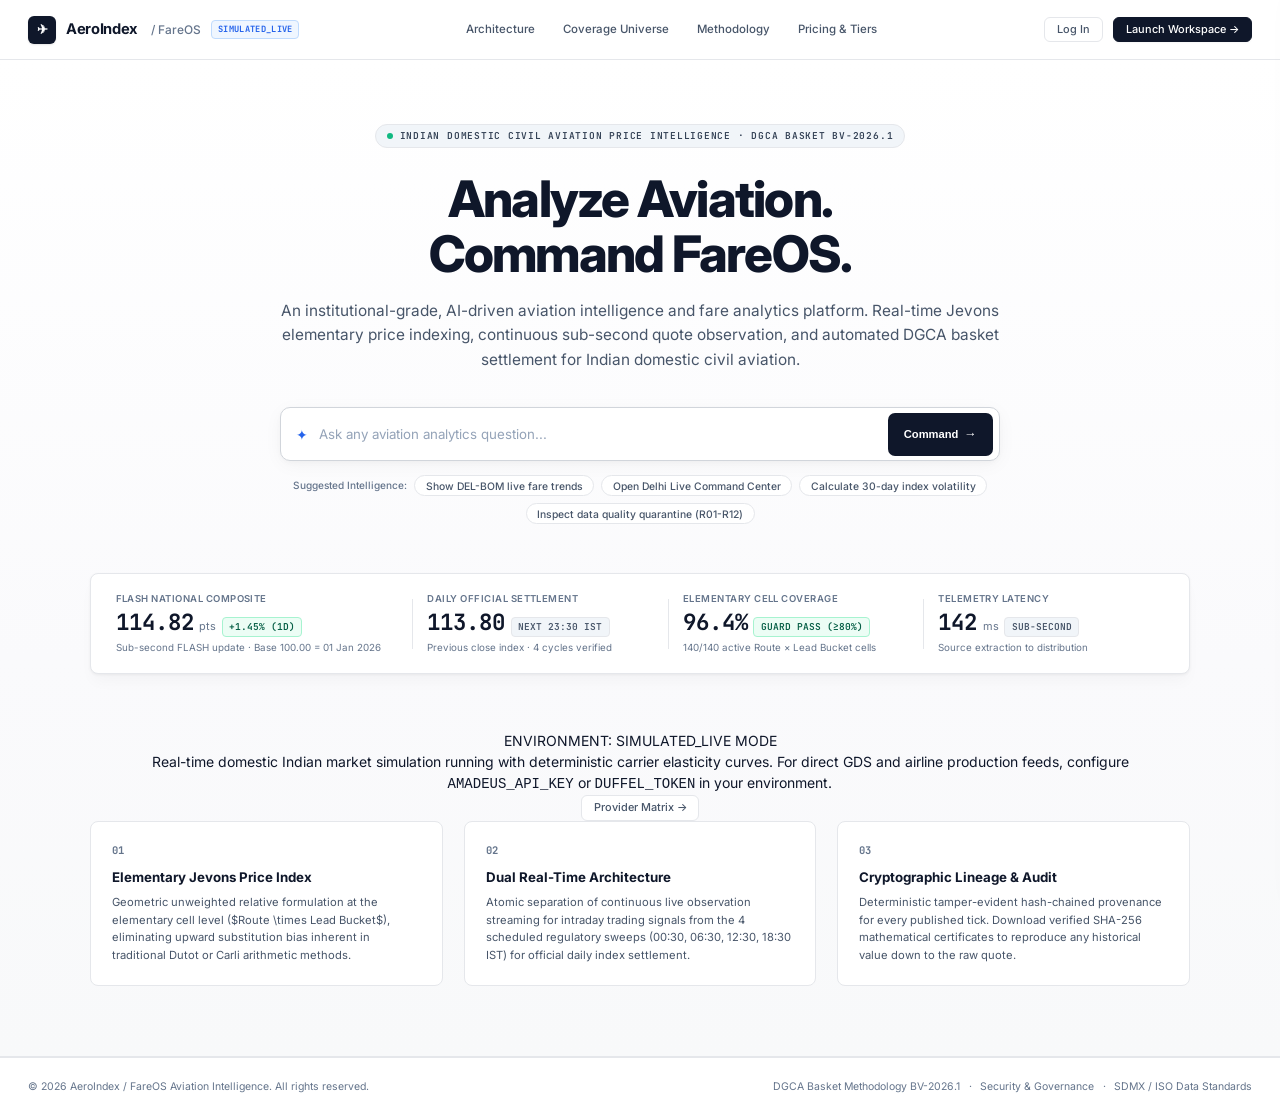
==== services/web/public/index.html @ e055ee06 "feat(ux): rebuild anomaly center into 25-chapter statistical anomaly and regime observatory" ====
<!DOCTYPE html>
<html lang="en">
<head>
  <meta charset="UTF-8">
  <meta name="viewport" content="width=device-width, initial-scale=1.0">
  <title>AeroIndex / FareOS — Real-Time Airfare Price Intelligence & Aviation Operating System</title>
  <meta name="description" content="Institutional airfare price intelligence platform for India. Real-time Jevons elementary index compilation, live Delhi departures command center, continuous observation streaming, and automated DGCA basket settlement.">
  <link rel="stylesheet" href="/styles.css">
  <link rel="preconnect" href="https://fonts.googleapis.com">
  <link rel="preconnect" href="https://fonts.gstatic.com" crossorigin>
  <link href="https://fonts.googleapis.com/css2?family=Inter:wght@400;500;600;700;800&family=JetBrains+Mono:wght@400;500;600;700&display=swap" rel="stylesheet">
</head>
<body class="light-mode">

  <!-- =========================================================================
       STAGE 1: PUBLIC WELCOME / LANDING PAGE (Editorial & Intelligent)
       ========================================================================= -->
  <div id="stage-landing" class="stage-view active">
    <!-- Public Header Navigation -->
    <header class="public-nav">
      <div class="public-nav-container">
        <div class="public-brand">
          <div class="brand-icon">✈</div>
          <span class="brand-title">AeroIndex</span>
          <span class="brand-sub">/ FareOS</span>
          <span class="brand-badge-mini" id="landing-mode-badge">SIMULATED_LIVE</span>
        </div>
        <div class="public-nav-links">
          <a href="#features" class="public-nav-link" id="link-product">Architecture</a>
          <a href="#coverage-universe" class="public-nav-link" id="link-coverage">Coverage Universe</a>
          <a href="#methodology" class="public-nav-link" id="link-documentation">Methodology</a>
          <a href="#pricing" class="public-nav-link" id="link-pricing">Pricing & Tiers</a>
        </div>
        <div class="public-nav-actions">
          <button class="btn btn-ghost" id="btn-landing-login">Log In</button>
          <button class="btn btn-primary" id="btn-landing-launch">Launch Workspace →</button>
        </div>
      </div>
    </header>

    <!-- Editorial Hero Section -->
    <section class="landing-hero">
      <div class="landing-hero-container">
        <div class="editorial-eyebrow">
          <span class="eyebrow-dot"></span>
          <span>INDIAN DOMESTIC CIVIL AVIATION PRICE INTELLIGENCE · DGCA BASKET BV-2026.1</span>
        </div>
        
        <h1 class="landing-title">
          Analyze Aviation.<br>Command FareOS.
        </h1>
        
        <p class="landing-subtitle">
          An institutional-grade, AI-driven aviation intelligence and fare analytics platform. Real-time Jevons elementary price indexing, continuous sub-second quote observation, and automated DGCA basket settlement for Indian domestic civil aviation.
        </p>

        <!-- Central Query Experience -->
        <div class="central-query-wrapper">
          <form class="central-query-box" id="landing-query-form">
            <span class="query-icon">✦</span>
            <input 
              type="text" 
              class="query-input" 
              id="landing-query-input" 
              placeholder="Ask any aviation analytics question..."
              autocomplete="off"
            />
            <button type="submit" class="query-submit-btn">
              <span>Command</span>
              <span class="query-arrow">→</span>
            </button>
          </form>

          <!-- Quick Action Pills -->
          <div class="quick-actions-strip">
            <span class="quick-actions-label">Suggested Intelligence:</span>
            <button class="quick-pill" data-query="Show DEL-BOM live fare trends" data-target="delhi-live">
              Show DEL-BOM live fare trends
            </button>
            <button class="quick-pill" data-query="Open Delhi Live Command Center" data-target="delhi-live">
              Open Delhi Live Command Center
            </button>
            <button class="quick-pill" data-query="Calculate 30-day index volatility" data-target="elasticity">
              Calculate 30-day index volatility
            </button>
            <button class="quick-pill" data-query="Inspect data quality quarantine" data-target="quality">
              Inspect data quality quarantine (R01-R12)
            </button>
          </div>
        </div>

        <!-- Live Intelligence Telegraph Strip -->
        <div class="landing-telegraph-card">
          <div class="telegraph-col hero-col">
            <span class="telegraph-label">Flash National Composite</span>
            <div class="telegraph-val-row">
              <span class="telegraph-val" id="landing-telegraph-flash">114.82</span>
              <span class="telegraph-unit">pts</span>
              <span class="kpi-badge" id="landing-telegraph-change">+1.45% (1D)</span>
            </div>
            <span class="telegraph-sub">Sub-second FLASH update · Base 100.00 = 01 Jan 2026</span>
          </div>

          <div class="telegraph-divider"></div>

          <div class="telegraph-col">
            <span class="telegraph-label">Daily Official Settlement</span>
            <div class="telegraph-val-row">
              <span class="telegraph-val">113.80</span>
              <span class="kpi-badge neutral">NEXT 23:30 IST</span>
            </div>
            <span class="telegraph-sub">Previous close index · 4 cycles verified</span>
          </div>

          <div class="telegraph-divider"></div>

          <div class="telegraph-col">
            <span class="telegraph-label">Elementary Cell Coverage</span>
            <div class="telegraph-val-row">
              <span class="telegraph-val">96.4%</span>
              <span class="kpi-badge">GUARD PASS (≥80%)</span>
            </div>
            <span class="telegraph-sub">140/140 active Route × Lead Bucket cells</span>
          </div>

          <div class="telegraph-divider"></div>

          <div class="telegraph-col">
            <span class="telegraph-label">Telemetry Latency</span>
            <div class="telegraph-val-row">
              <span class="telegraph-val">142</span>
              <span class="telegraph-unit">ms</span>
              <span class="kpi-badge neutral">SUB-SECOND</span>
            </div>
            <span class="telegraph-sub">Source extraction to distribution</span>
          </div>
        </div>

        <!-- Provider Status & Operational Notice -->
        <div class="landing-provider-banner">
          <div class="provider-banner-left">
            <div class="provider-mode-tag">
              <span class="mode-pulse"></span>
              <span>ENVIRONMENT: SIMULATED_LIVE MODE</span>
            </div>
            <p class="provider-banner-text">
              Real-time domestic Indian market simulation running with deterministic carrier elasticity curves. For direct GDS and airline production feeds, configure <code>AMADEUS_API_KEY</code> or <code>DUFFEL_TOKEN</code> in your environment.
            </p>
          </div>
          <button class="btn btn-ghost" id="btn-landing-prov-status">Provider Matrix →</button>
        </div>

        <!-- Editorial Architecture Overview (3 Pillars) -->
        <div class="landing-pillars-grid" id="features">
          <div class="pillar-card">
            <div class="pillar-num">01</div>
            <h3 class="pillar-title">Elementary Jevons Price Index</h3>
            <p class="pillar-desc">
              Geometric unweighted relative formulation at the elementary cell level ($Route \times Lead Bucket$), eliminating upward substitution bias inherent in traditional Dutot or Carli arithmetic methods.
            </p>
          </div>

          <div class="pillar-card">
            <div class="pillar-num">02</div>
            <h3 class="pillar-title">Dual Real-Time Architecture</h3>
            <p class="pillar-desc">
              Atomic separation of continuous live observation streaming for intraday trading signals from the 4 scheduled regulatory sweeps (00:30, 06:30, 12:30, 18:30 IST) for official daily index settlement.
            </p>
          </div>

          <div class="pillar-card">
            <div class="pillar-num">03</div>
            <h3 class="pillar-title">Cryptographic Lineage & Audit</h3>
            <p class="pillar-desc">
              Deterministic tamper-evident hash-chained provenance for every published tick. Download verified SHA-256 mathematical certificates to reproduce any historical value down to the raw quote.
            </p>
          </div>
        </div>
      </div>
    </section>

    <!-- Public Footer -->
    <footer class="public-footer">
      <div class="public-footer-container">
        <span>© 2026 AeroIndex / FareOS Aviation Intelligence. All rights reserved.</span>
        <div class="footer-links">
          <span>DGCA Basket Methodology BV-2026.1</span>
          <span>·</span>
          <span>Security & Governance</span>
          <span>·</span>
          <span>SDMX / ISO Data Standards</span>
        </div>
      </div>
    </footer>
  </div>

  <!-- =========================================================================
       STAGE 2: AUTHENTICATION (Chess.com-Style Focused Gateway)
       ========================================================================= -->
  <div id="stage-auth" class="stage-view">
    <div class="auth-page-container">
      <div class="auth-top-bar">
        <button class="btn btn-ghost" id="btn-auth-back">
          ← Back to AeroIndex
        </button>
        <div class="public-brand">
          <div class="brand-icon">✈</div>
          <span class="brand-title">AeroIndex</span>
          <span class="brand-sub">/ FareOS</span>
        </div>
        <div style="width: 140px;"></div>
      </div>

      <div class="auth-card-wrapper">
        <div class="auth-card">
          <div class="auth-card-header">
            <div class="auth-icon-badge">🔒</div>
            <h2 class="auth-card-title">Sign In to FareOS Workspace</h2>
            <p class="auth-card-subtitle">Institutional Access Gateway · Terminal v2.6</p>
          </div>

          <form id="auth-page-form" class="auth-form-content">
            <div class="form-group">
              <label class="form-label" for="page-auth-email">Email Address / Terminal ID</label>
              <div class="input-with-icon">
                <span class="input-icon">✉</span>
                <input 
                  type="email" 
                  class="form-input" 
                  id="page-auth-email" 
                  value="analyst@aeroindex.in" 
                  placeholder="analyst@aeroindex.in" 
                  required
                />
              </div>
            </div>

            <div class="form-group">
              <label class="form-label" for="page-auth-password">Password</label>
              <div class="input-with-icon">
                <span class="input-icon">🔑</span>
                <input 
                  type="password" 
                  class="form-input" 
                  id="page-auth-password" 
                  value="Admin@FareOS2026" 
                  placeholder="••••••••••••" 
                  required
                />
              </div>
            </div>

            <div class="auth-options-row">
              <label class="remember-label">
                <input type="checkbox" id="auth-remember-me" checked>
                <span>Remember this terminal</span>
              </label>
              <a href="#" class="forgot-link" id="link-forgot-pass">Forgot Password?</a>
            </div>

            <button type="submit" class="btn btn-primary auth-submit-btn" id="btn-login-page-submit">
              Log In to Workspace
            </button>
          </form>

          <div class="auth-divider">
            <span>OR SINGLE SIGN-ON</span>
          </div>

          <button type="button" class="btn btn-ghost auth-sso-btn" id="btn-sso-login">
            <span class="sso-badge">SSO</span>
            <span>Authenticate via Enterprise SAML / Okta</span>
          </button>

          <div class="auth-footer-note">
            Protected by SHA-256 session attestation and Argon2id key derivation.
          </div>
        </div>
      </div>
    </div>
  </div>

  <!-- =========================================================================
       STAGE 3: AUTHENTICATED WORKSPACE (Persistent Left Sidebar Architecture)
       ========================================================================= -->
  <div id="stage-workspace" class="stage-view">
    <div class="workspace-layout">
      <!-- Persistent Left Sidebar (38 Features Organized into 7 Groups) -->
      <aside class="workspace-sidebar">
        <!-- Brand & Workspace Switcher -->
        <div class="sidebar-brand-area">
          <div class="sidebar-brand-top">
            <div class="brand-icon">✈</div>
            <div>
              <span class="brand-title">AeroIndex</span>
              <span class="brand-sub">/ FareOS</span>
            </div>
          </div>
          <!-- Workspace Switcher Pill -->
          <div class="workspace-switcher" title="Active Airfare Intelligence Workspace">
            <div class="switcher-dot"></div>
            <div class="switcher-info">
              <span class="switcher-label">WORKSPACE</span>
              <span class="switcher-name">Delhi Live & DGCA National</span>
            </div>
            <span class="switcher-caret">▾</span>
          </div>
        </div>

        <!-- Sidebar Navigation List (All 38 Items) -->
        <nav class="sidebar-nav">
          
          <!-- GROUP 1: OVERVIEW & CORE ANALYTICS -->
          <div class="sidebar-section-label">OVERVIEW & CORE ANALYTICS</div>
          
          <button class="sidebar-nav-item active" data-tab="overview">
            <span class="nav-item-icon">📊</span>
            <span class="nav-item-num">01</span>
            <span class="nav-item-text">Overview Mission Control</span>
          </button>

          <button class="sidebar-nav-item live-pulse-item" data-tab="delhi-live">
            <span class="nav-item-icon">⚡</span>
            <span class="nav-item-num">02</span>
            <span class="nav-item-text">Delhi Live Command Center</span>
            <span class="sidebar-badge-live">LIVE</span>
          </button>

          <button class="sidebar-nav-item" data-tab="explorer">
            <span class="nav-item-icon">📈</span>
            <span class="nav-item-num">03</span>
            <span class="nav-item-text">Index Explorer</span>
          </button>

          <button class="sidebar-nav-item" data-tab="routes">
            <span class="nav-item-icon">🗺️</span>
            <span class="nav-item-num">04</span>
            <span class="nav-item-text">Route Intelligence & Heatmap</span>
          </button>

          <button class="sidebar-nav-item" data-tab="flights">
            <span class="nav-item-icon">🛫</span>
            <span class="nav-item-num">05</span>
            <span class="nav-item-text">Flight Intelligence</span>
          </button>

          <button class="sidebar-nav-item" data-tab="elasticity">
            <span class="nav-item-icon">📉</span>
            <span class="nav-item-num">06</span>
            <span class="nav-item-text">Lead-Time Intelligence</span>
          </button>

          <button class="sidebar-nav-item" data-tab="carriers">
            <span class="nav-item-icon">✈️</span>
            <span class="nav-item-num">07</span>
            <span class="nav-item-text">Carrier Intelligence</span>
          </button>

          <button class="sidebar-nav-item" data-tab="channels">
            <span class="nav-item-icon">🌐</span>
            <span class="nav-item-num">08</span>
            <span class="nav-item-text">Channel Intelligence</span>
          </button>

          <button class="sidebar-nav-item" data-tab="components">
            <span class="nav-item-icon">📑</span>
            <span class="nav-item-num">09</span>
            <span class="nav-item-text">Fare Components</span>
          </button>

          <button class="sidebar-nav-item" data-tab="waterfall">
            <span class="nav-item-icon">🌊</span>
            <span class="nav-item-num">10</span>
            <span class="nav-item-text">What-Moved Waterfall</span>
          </button>

          <button class="sidebar-nav-item" data-tab="forecast">
            <span class="nav-item-icon">🔮</span>
            <span class="nav-item-num">11</span>
            <span class="nav-item-text">Nowcast & Forecast</span>
          </button>

          <button class="sidebar-nav-item" data-tab="anomalies">
            <span class="nav-item-icon">⚠️</span>
            <span class="nav-item-num">12</span>
            <span class="nav-item-text">Anomaly Center</span>
          </button>

          <!-- GROUP 2: DATA & OPERATIONS -->
          <div class="sidebar-section-label">DATA & OPERATIONS</div>

          <button class="sidebar-nav-item" data-tab="coverage">
            <span class="nav-item-icon">🌐</span>
            <span class="nav-item-num">13</span>
            <span class="nav-item-text">National Coverage Matrix</span>
          </button>

          <button class="sidebar-nav-item" data-tab="sources">
            <span class="nav-item-icon">🔌</span>
            <span class="nav-item-num">14</span>
            <span class="nav-item-text">Source Health & Quotas</span>
          </button>

          <button class="sidebar-nav-item" data-tab="pipeline">
            <span class="nav-item-icon">⚙️</span>
            <span class="nav-item-num">15</span>
            <span class="nav-item-text">Pipeline Monitor</span>
          </button>

          <button class="sidebar-nav-item" data-tab="quality">
            <span class="nav-item-icon">🛡️</span>
            <span class="nav-item-num">16</span>
            <span class="nav-item-text">Quality Review (R01-R12)</span>
          </button>

          <button class="sidebar-nav-item" data-tab="events">
            <span class="nav-item-icon">📅</span>
            <span class="nav-item-num">17</span>
            <span class="nav-item-text">Festival & Event Calendar</span>
          </button>

          <!-- GROUP 3: RESEARCH & MODELING -->
          <div class="sidebar-section-label">RESEARCH & MODELING</div>

          <button class="sidebar-nav-item" data-tab="backtest">
            <span class="nav-item-icon">🧪</span>
            <span class="nav-item-num">18</span>
            <span class="nav-item-text">Backtest Lab (DGCA Replay)</span>
          </button>

          <button class="sidebar-nav-item" data-tab="scenario">
            <span class="nav-item-icon">🎛️</span>
            <span class="nav-item-num">19</span>
            <span class="nav-item-text">Scenario & Shock Lab</span>
          </button>

          <button class="sidebar-nav-item" data-tab="savings">
            <span class="nav-item-icon">💰</span>
            <span class="nav-item-num">20</span>
            <span class="nav-item-text">Booking Savings Simulator</span>
          </button>

          <button class="sidebar-nav-item" data-tab="cpi-bridge">
            <span class="nav-item-icon">🏛️</span>
            <span class="nav-item-num">21</span>
            <span class="nav-item-text">CPI Transport Bridge</span>
          </button>

          <button class="sidebar-nav-item" data-tab="saved-views">
            <span class="nav-item-icon">⭐</span>
            <span class="nav-item-num">22</span>
            <span class="nav-item-text">Saved Watchlists & Views</span>
          </button>

          <button class="sidebar-nav-item" data-tab="comparison">
            <span class="nav-item-icon">⚖️</span>
            <span class="nav-item-num">23</span>
            <span class="nav-item-text">Comparison Workspace</span>
          </button>

          <!-- GROUP 4: GOVERNANCE & TRUST -->
          <div class="sidebar-section-label">GOVERNANCE & TRUST</div>

          <button class="sidebar-nav-item" data-tab="methodology">
            <span class="nav-item-icon">📖</span>
            <span class="nav-item-num">24</span>
            <span class="nav-item-text">Methodology & Formulas</span>
          </button>

          <button class="sidebar-nav-item" data-tab="provenance">
            <span class="nav-item-icon">🔍</span>
            <span class="nav-item-num">25</span>
            <span class="nav-item-text">Data Lineage & Provenance</span>
          </button>

          <button class="sidebar-nav-item" data-tab="reproduce">
            <span class="nav-item-icon">🧮</span>
            <span class="nav-item-num">26</span>
            <span class="nav-item-text">Reproduce Number Sandbox</span>
          </button>

          <button class="sidebar-nav-item" data-tab="revisions">
            <span class="nav-item-icon">📝</span>
            <span class="nav-item-num">27</span>
            <span class="nav-item-text">Revision & Gatekeeper Log</span>
          </button>

          <button class="sidebar-nav-item" data-tab="audit-log">
            <span class="nav-item-icon">🔐</span>
            <span class="nav-item-num">28</span>
            <span class="nav-item-text">Tamper-Evident Audit Log</span>
          </button>

          <!-- GROUP 5: PLATFORM & DEVELOPERS -->
          <div class="sidebar-section-label">PLATFORM & DEVELOPERS</div>

          <button class="sidebar-nav-item" data-tab="reports">
            <span class="nav-item-icon">📄</span>
            <span class="nav-item-num">29</span>
            <span class="nav-item-text">Report Builder (PDF / SDMX)</span>
          </button>

          <button class="sidebar-nav-item" data-tab="api-dev">
            <span class="nav-item-icon">💻</span>
            <span class="nav-item-num">30</span>
            <span class="nav-item-text">API & Developer Explorer</span>
          </button>

          <button class="sidebar-nav-item" data-tab="datasets">
            <span class="nav-item-icon">💾</span>
            <span class="nav-item-num">31</span>
            <span class="nav-item-text">Versioned Dataset Releases</span>
          </button>

          <button class="sidebar-nav-item" data-tab="custom-index">
            <span class="nav-item-icon">🛠️</span>
            <span class="nav-item-num">32</span>
            <span class="nav-item-text">Custom Index Builder</span>
          </button>

          <button class="sidebar-nav-item" data-tab="custom-baskets">
            <span class="nav-item-icon">🧺</span>
            <span class="nav-item-num">33</span>
            <span class="nav-item-text">Custom Tenant Baskets</span>
          </button>

          <!-- GROUP 6: ADMINISTRATION -->
          <div class="sidebar-section-label">ADMINISTRATION</div>

          <button class="sidebar-nav-item" data-tab="users">
            <span class="nav-item-icon">👥</span>
            <span class="nav-item-num">34</span>
            <span class="nav-item-text">Users & RBAC Roles</span>
          </button>

          <button class="sidebar-nav-item" data-tab="security">
            <span class="nav-item-icon">🛡️</span>
            <span class="nav-item-num">35</span>
            <span class="nav-item-text">Security, MFA & Sessions</span>
          </button>

          <button class="sidebar-nav-item" data-tab="billing">
            <span class="nav-item-icon">💳</span>
            <span class="nav-item-num">36</span>
            <span class="nav-item-text">Billing, Quotas & Plans</span>
          </button>

          <button class="sidebar-nav-item" data-tab="tenant-settings">
            <span class="nav-item-icon">🏢</span>
            <span class="nav-item-num">37</span>
            <span class="nav-item-text">Tenant Settings</span>
          </button>

          <!-- GROUP 7: AI ASSISTANT -->
          <div class="sidebar-section-label">INTELLIGENCE AGENT</div>

          <button class="sidebar-nav-item ai-agent-item" data-tab="ai-analyst">
            <span class="nav-item-icon">✦</span>
            <span class="nav-item-num">38</span>
            <span class="nav-item-text">Ask AeroIndex AI Analyst</span>
          </button>

        </nav>

        <!-- Sidebar Footer -->
        <div class="sidebar-footer">
          <div class="sidebar-user-card">
            <div class="user-avatar">AA</div>
            <div class="user-details">
              <span class="user-name">Senior Airfare Analyst</span>
              <span class="user-role">DGCA Intelligence Desk</span>
            </div>
          </div>
          
          <div class="sidebar-system-mode">
            <span class="mode-dot"></span>
            <span>Light Mode · Calibrated</span>
          </div>

          <div class="sidebar-action-row">
            <button class="sidebar-link-btn" id="btn-sidebar-home" title="Return to Public Overview">
              <span>Home</span>
            </button>
            <span class="sidebar-action-divider">|</span>
            <button class="sidebar-link-btn" id="btn-sidebar-logout" title="Sign Out of Terminal">
              <span>Log Out</span>
            </button>
          </div>
        </div>
      </aside>

      <!-- Main Workspace Viewport -->
      <div class="workspace-main">
        <!-- Top Telemetry & Live Ticker Bar -->
        <header class="workspace-topbar">
          <!-- Live Ticker Ribbon -->
          <div class="topbar-ticker-container">
            <div class="ticker-label">
              <span>●</span> LIVE STREAM
            </div>
            <div class="ticker-viewport">
              <div class="ticker-track" id="ticker-track">
                <div class="ticker-item">
                  <span class="ticker-code">6E-2041</span>
                  <span class="ticker-route">DEL → BOM</span>
                  <span class="ticker-price">₹4,890</span>
                  <span class="ticker-latency">112ms</span>
                </div>
                <div class="ticker-item">
                  <span class="ticker-code">AI-805</span>
                  <span class="ticker-route">DEL → BLR</span>
                  <span class="ticker-price up">₹6,120</span>
                  <span class="ticker-latency">145ms</span>
                </div>
                <div class="ticker-item">
                  <span class="ticker-code">QP-1102</span>
                  <span class="ticker-route">DEL → BLR</span>
                  <span class="ticker-price">₹5,850</span>
                  <span class="ticker-latency">98ms</span>
                </div>
                <div class="ticker-item">
                  <span class="ticker-code">IX-1284</span>
                  <span class="ticker-route">DEL → GOI</span>
                  <span class="ticker-price">₹3,890</span>
                  <span class="ticker-latency">130ms</span>
                </div>
              </div>
            </div>
          </div>

          <!-- System Status Indicators & Telemetry -->
          <div class="topbar-system-indicators">
            <!-- Command Palette Trigger -->
            <button class="topbar-search-trigger" id="btn-cmd-palette" title="Universal Search (⌘K)">
              <span class="search-icon">🔍</span>
              <span class="search-placeholder">Search flights, routes, indices...</span>
              <kbd class="search-kbd">⌘K</kbd>
            </button>

            <span class="brand-badge" id="data-mode-badge">SIMULATED_LIVE</span>
            
            <div class="status-banner">
              <div class="status-pill">
                <div class="pulse-dot" id="pulse-indicator"></div>
                <span id="freshness-status-text">FRESH</span>
              </div>
              <div class="status-divider"></div>
              <div>
                <span class="header-telemetry-label">Latency:</span>
                <span id="e2e-latency-val" class="header-telemetry-val">142 ms</span>
              </div>
              <div class="status-divider"></div>
              <div>
                <span class="header-telemetry-label">Coverage:</span>
                <span id="coverage-val" class="header-telemetry-val">96.4%</span>
              </div>
              <div class="status-divider"></div>
              <div>
                <span class="header-telemetry-label">Quotes:</span>
                <span id="quote-count-val" class="header-telemetry-val">18,450</span>
              </div>
            </div>

            <!-- Workspace Action Controls -->
            <div class="topbar-actions">
              <button class="btn btn-ghost" id="btn-burst" title="Simulate immediate live observation burst">
                ⚡ Burst Ingest
              </button>
              <button class="btn btn-accent" id="btn-provenance" title="Inspect mathematical formula & cryptographic audit">
                Reproduce This #
              </button>
              <button class="btn btn-primary" id="btn-open-ai-chat" title="Open Ask AeroIndex AI Analyst">
                ✦ Ask AI
              </button>
            </div>
          </div>
        </header>

        <!-- Main Workspace Analytics Panes (Dynamic Content) -->
        <main class="workspace-content" id="workspace-content-pane">

          <!-- TAB 01: OVERVIEW MISSION CONTROL -->
          <section class="tab-pane active" id="pane-overview">
            <!-- Distinction Banner: Coverage Universe vs Official Index Basket -->
            <div class="concept-distinction-banner">
              <div class="distinction-tag">METHODOLOGICAL PRINCIPLE</div>
              <div class="distinction-text">
                <strong>Raw Coverage Universe (1,284 Flights / 40+ Destinations) ≠ Official Index Basket (20 DGCA Routes × 7 Lead Buckets = 140 Cells).</strong>
                Flights throughout India are continuously ingested, while the official index strictly applies DGCA passenger traffic weighting with an 80% coverage guard.
              </div>
            </div>

            <!-- 4 Primary Metric Tiles -->
            <div class="kpi-grid">
              <!-- Visual Hero: Flash National Composite -->
              <div class="kpi-card hero-kpi">
                <div class="kpi-header">
                  <span class="kpi-label">Flash National Composite</span>
                  <span class="kpi-badge" id="kpi-change-badge">+1.45% (1D)</span>
                </div>
                <div class="kpi-value" id="kpi-index-val">
                  114.82
                  <span class="kpi-value-unit">pts</span>
                </div>
                <div class="kpi-subtext">Base 100.00 = 01 Jan 2026 · Sub-second FLASH update</div>
              </div>

              <!-- Metric 2: Elementary Cell Coverage -->
              <div class="kpi-card">
                <div class="kpi-header">
                  <span class="kpi-label">Elementary Cell Coverage</span>
                  <span class="kpi-badge" id="kpi-guard-badge">GUARD PASS (≥80%)</span>
                </div>
                <div class="kpi-value" id="kpi-coverage-val">
                  96.4%
                </div>
                <div class="kpi-subtext">140/140 active Route × Lead Bucket cells</div>
              </div>

              <!-- Metric 3: Live Observation Latency -->
              <div class="kpi-card">
                <div class="kpi-header">
                  <span class="kpi-label">Live Observation Latency</span>
                  <span class="kpi-badge neutral">SUB-SECOND</span>
                </div>
                <div class="kpi-value" id="kpi-latency-val">
                  142 <span class="kpi-value-unit">ms</span>
                </div>
                <div class="kpi-subtext">Source extraction to index tick distribution</div>
              </div>

              <!-- Metric 4: Daily Official Settlement -->
              <div class="kpi-card">
                <div class="kpi-header">
                  <span class="kpi-label">Daily Official Settlement</span>
                  <span class="kpi-badge neutral">NEXT 23:30 IST</span>
                </div>
                <div class="kpi-value">
                  113.80
                </div>
                <div class="kpi-subtext">Previous Close Settled Index · 4 Cycles Verified</div>
              </div>
            </div>

            <!-- Chart & Top Metro Corridors Split -->
            <div class="grid-2-col">
              <!-- Institutional Analytics Chart -->
              <div class="glass-panel chart-container">
                <div class="chart-header">
                  <div>
                    <h2 class="chart-title">AeroIndex Trend — National Composite (APIX-NAT-COMP)</h2>
                    <div class="chart-subtitle">
                      Geometric Jevons calculation with DGCA passenger traffic weighting
                    </div>
                  </div>
                  <div class="chart-controls">
                    <button class="filter-btn" data-days="7">7D</button>
                    <button class="filter-btn active" data-days="30">30D</button>
                    <button class="filter-btn" data-days="90">90D</button>
                  </div>
                </div>
                
                <div class="chart-wrapper">
                  <div class="chart-tooltip" id="chart-tooltip">
                    <div class="chart-tooltip-date" id="tooltip-date">24 Sep 2026</div>
                    <div class="chart-tooltip-value" id="tooltip-val">114.82 pts</div>
                  </div>
                  <svg class="svg-chart" id="primary-chart" viewBox="0 0 800 310">
                    <defs>
                      <linearGradient id="chartGrad" x1="0" y1="0" x2="0" y2="1">
                        <stop offset="0%" stop-color="#2563EB" stop-opacity="0.08"/>
                        <stop offset="100%" stop-color="#2563EB" stop-opacity="0.00"/>
                      </linearGradient>
                    </defs>
                    <g id="chart-grid"></g>
                    <path id="chart-area" d="" fill="url(#chartGrad)"/>
                    <path id="chart-line" d="" fill="none" stroke="#2563EB" stroke-width="2" stroke-linecap="round"/>
                    <line id="chart-crosshair" x1="0" y1="0" x2="0" y2="280" stroke="#CBD5E1" stroke-width="1" stroke-dasharray="3 3" style="display: none;"/>
                    <circle id="chart-current-point" cx="770" cy="80" r="4.5" fill="#2563EB" stroke="#FFFFFF" stroke-width="2"/>
                  </svg>
                </div>
              </div>

              <!-- Top Metro Corridors Institutional Table -->
              <div class="glass-panel table-card">
                <div class="chart-header">
                  <div>
                    <h3 class="chart-title">Top Metro Corridors</h3>
                    <div class="chart-subtitle">High-density passenger trunk routes</div>
                  </div>
                  <span class="brand-badge">LIVE</span>
                </div>
                <table class="heatmap-table">
                  <thead>
                    <tr>
                      <th>Route</th>
                      <th>Avg Fare</th>
                      <th>1D Index</th>
                    </tr>
                  </thead>
                  <tbody id="top-routes-tbody">
                    <tr>
                      <td><span class="route-code-badge">DEL-BOM</span></td>
                      <td>₹4,890</td>
                      <td><span class="heat-cell heat-high">116.4</span></td>
                    </tr>
                    <tr>
                      <td><span class="route-code-badge">DEL-BLR</span></td>
                      <td>₹6,240</td>
                      <td><span class="heat-cell heat-high">118.2</span></td>
                    </tr>
                    <tr>
                      <td><span class="route-code-badge">BOM-BLR</span></td>
                      <td>₹3,920</td>
                      <td><span class="heat-cell heat-mid">112.5</span></td>
                    </tr>
                    <tr>
                      <td><span class="route-code-badge">DEL-HYD</span></td>
                      <td>₹4,560</td>
                      <td><span class="heat-cell heat-mid">113.1</span></td>
                    </tr>
                    <tr>
                      <td><span class="route-code-badge">BOM-GOI</span></td>
                      <td>₹3,410</td>
                      <td><span class="heat-cell heat-low">108.9</span></td>
                    </tr>
                  </tbody>
                </table>
              </div>
            </div>
          </section>

          <!-- TAB 02: DELHI LIVE COMMAND CENTER -->
          <section class="tab-pane" id="pane-delhi-live">
            <!-- Delhi Command Center Header Ribbon -->
            <div class="delhi-live-top-ribbon">
              <div class="ribbon-brand">
                <span class="live-dot-pulse"></span>
                <div>
                  <h2 class="delhi-title">DELHI / IGI (DEL) DOMESTIC COMMAND CENTER</h2>
                  <div class="delhi-sub">Indira Gandhi International Airport · Real-Time Departure & Fare Stream</div>
                </div>
              </div>

              <div class="delhi-telemetry-group">
                <div class="telemetry-box">
                  <span class="telemetry-lbl">FLIGHTS DISCOVERED</span>
                  <span class="telemetry-num" id="delhi-tracked-count">84 departures</span>
                </div>
                <div class="telemetry-box">
                  <span class="telemetry-lbl">DESTINATIONS</span>
                  <span class="telemetry-num">40+ connected</span>
                </div>
                <div class="telemetry-box">
                  <span class="telemetry-lbl">AUTO-REFRESH</span>
                  <span class="telemetry-num status-active">10s (ACTIVE)</span>
                </div>
                <div class="telemetry-box">
                  <span class="telemetry-lbl">SOURCE MODE</span>
                  <span class="telemetry-num" id="delhi-source-mode">SIMULATED_LIVE</span>
                </div>
              </div>
            </div>

            <!-- Delhi Flight Departures Live Table -->
            <div class="glass-panel table-card" style="margin-bottom: 1.5rem;">
              <div class="chart-header">
                <div>
                  <h3 class="chart-title">Live Domestic Departures & Spot Fares (Indira Gandhi Airport)</h3>
                  <div class="chart-subtitle">All scheduled passenger flights, operating carriers, and decomposed fare families</div>
                </div>
                <div class="table-actions">
                  <input type="text" class="table-search-input" id="delhi-flight-search" placeholder="Filter by flight or destination (e.g. BOM, AI805)..." />
                </div>
              </div>
              <div class="table-scroll-container">
                <table class="heatmap-table live-departures-table">
                  <thead>
                    <tr>
                      <th>Flight</th>
                      <th>Airline</th>
                      <th>Dest</th>
                      <th>Sched Dep</th>
                      <th>Term</th>
                      <th>Aircraft</th>
                      <th>Status</th>
                      <th>Fare Family</th>
                      <th>Base Fare</th>
                      <th>Taxes & Fees</th>
                      <th>Total Fare</th>
                      <th>Seats</th>
                      <th>Freshness</th>
                      <th>Price Move</th>
                    </tr>
                  </thead>
                  <tbody id="delhi-departures-tbody">
                    <!-- Populated dynamically via JS -->
                  </tbody>
                </table>
              </div>
            </div>

            <!-- Delhi Visual Analytics Split: Airport Flow Map & Price Movement Feed -->
            <div class="grid-2-col">
              <!-- Radial Flow Map -->
              <div class="glass-panel flow-map-container">
                <div class="chart-header">
                  <div>
                    <h3 class="chart-title">Delhi Radial Corridor Flow & Price Pressure</h3>
                    <div class="chart-subtitle">Thickness represents scheduled daily frequency; node size indicates seat volume</div>
                  </div>
                </div>
                <svg class="delhi-radial-map-svg" viewBox="0 0 600 460" id="delhi-radial-svg">
                  <!-- Generated dynamically in JS -->
                </svg>
              </div>

              <!-- Live Price Movement Feed -->
              <div class="glass-panel table-card">
                <div class="chart-header">
                  <div>
                    <h3 class="chart-title">Live Spot Price Movement Feed</h3>
                    <div class="chart-subtitle">Real-time quote revalidations and price velocity</div>
                  </div>
                  <span class="brand-badge">STREAMING</span>
                </div>
                <div class="live-movements-stream" id="delhi-movements-feed">
                  <!-- Populated dynamically via JS -->
                </div>
              </div>
            </div>
          </section>

          <!-- TAB 03: INDEX EXPLORER -->
          <section class="tab-pane" id="pane-explorer">
            <div class="glass-panel chart-container" style="margin-bottom: 1.5rem;">
              <div class="chart-header">
                <div>
                  <h2 class="chart-title">Multi-Series Comparison Explorer</h2>
                  <div class="chart-subtitle">Compare National Composite vs Top-6 Metro vs Regional Connect</div>
                </div>
                <div style="display: flex; gap: 0.5rem;">
                  <button class="btn btn-ghost" id="btn-export-csv">Export CSV</button>
                  <button class="btn btn-ghost" id="btn-export-json">Export SDMX-JSON</button>
                </div>
              </div>
              <div style="display: flex; gap: 1.5rem; margin-bottom: 1rem; font-size: 0.78rem;">
                <label style="display: flex; align-items: center; gap: 0.4rem; color: var(--navy-900); font-weight: 500;">
                  <span style="display: inline-block; width: 10px; height: 10px; background: #2563EB; border-radius: 2px;"></span>
                  APIX-NAT-COMP (National Composite)
                </label>
                <label style="display: flex; align-items: center; gap: 0.4rem; color: var(--navy-900); font-weight: 500;">
                  <span style="display: inline-block; width: 10px; height: 10px; background: #059669; border-radius: 2px;"></span>
                  APIX-METRO (Top-6 Metro)
                </label>
                <label style="display: flex; align-items: center; gap: 0.4rem; color: var(--navy-900); font-weight: 500;">
                  <span style="display: inline-block; width: 10px; height: 10px; background: #D97706; border-radius: 2px;"></span>
                  APIX-REGIONAL (Regional Connect)
                </label>
              </div>
              <svg class="svg-chart" id="multi-chart" viewBox="0 0 800 310"></svg>
            </div>
          </section>

          <!-- TAB 04: ROUTE INTELLIGENCE & HEATMAP (RETHOUGHT MASTER ANALYTICAL STORY) -->
          <section class="tab-pane" id="pane-routes">
            <div class="route-intel-story-wrapper">

              <!-- =========================================================================
                   COMMAND HEADER
                   ========================================================================= -->
              <div class="command-header-box">
                <div class="story-eyebrow">
                  <span class="eyebrow-dot"></span>
                  <span>CIVIL AVIATION PRICE INTELLIGENCE · DGCA BASKET BV-2026.1</span>
                </div>
                <h1 class="story-title">ROUTE INTELLIGENCE</h1>
                <p class="story-subtitle">
                  India Domestic Fare Network — Real-time visibility into where domestic airfare is moving, how fast it is moving, and what is driving the change across Delhi departure corridors.
                </p>

                <!-- High-Level Real-Time Metrics Strip -->
                <div class="command-metrics-grid">
                  <div class="command-stat-card">
                    <span class="command-stat-num">42</span>
                    <span class="command-stat-lbl">Domestic Destinations</span>
                  </div>
                  <div class="command-stat-card">
                    <span class="command-stat-num">20</span>
                    <span class="command-stat-lbl">Basket Corridors</span>
                  </div>
                  <div class="command-stat-card">
                    <span class="command-stat-num" id="stat-tracked-flights">84</span>
                    <span class="command-stat-lbl">Flights Tracked</span>
                  </div>
                  <div class="command-stat-card">
                    <span class="command-stat-num" id="stat-quote-count">18,450</span>
                    <span class="command-stat-lbl">Quote Observations</span>
                  </div>
                  <div class="command-stat-card">
                    <span class="command-stat-num">4</span>
                    <span class="command-stat-lbl">Operating Carriers</span>
                  </div>
                  <div class="command-stat-card">
                    <span class="command-stat-num" id="stat-latency-ms">142 ms</span>
                    <span class="command-stat-lbl">Telemetry Latency</span>
                  </div>
                  <div class="command-stat-card">
                    <span class="command-stat-num" style="color: #6B21A8; font-size: 1.05rem;" id="stat-data-mode">SIMULATED_LIVE</span>
                    <span class="command-stat-lbl">Environment State</span>
                  </div>
                </div>

                <!-- Global Analytical Controls Bar -->
                <div class="command-controls-strip">
                  <div class="control-pill-group">
                    <span>Origin Hub:</span>
                    <select class="control-select-sleek" id="ctrl-origin-hub" disabled>
                      <option value="DEL" selected>DEL (Indira Gandhi Int'l, New Delhi)</option>
                    </select>
                  </div>
                  <div class="control-pill-group">
                    <span>Network:</span>
                    <select class="control-select-sleek" id="ctrl-network-type">
                      <option value="DOM" selected>India Domestic Network</option>
                      <option value="BASKET">Formal DGCA 20-Route Basket Only</option>
                    </select>
                  </div>
                  <div class="control-pill-group">
                    <span>Time Window:</span>
                    <select class="control-select-sleek" id="ctrl-time-window">
                      <option value="LIVE" selected>Live Rolling 4-Hour Window</option>
                      <option value="24H">Last 24 Hours</option>
                      <option value="7D">Trailing 7 Days</option>
                      <option value="30D">Trailing 30 Days</option>
                    </select>
                  </div>
                  <div class="control-pill-group">
                    <span>Carrier:</span>
                    <select class="control-select-sleek" id="ctrl-carrier-filter">
                      <option value="ALL" selected>All Carriers (6E, AI, SG, QP)</option>
                      <option value="6E">IndiGo (6E)</option>
                      <option value="AI">Air India (AI)</option>
                      <option value="SG">SpiceJet (SG)</option>
                      <option value="QP">Akasa Air (QP)</option>
                    </select>
                  </div>
                  <div class="control-pill-group">
                    <span>Metric:</span>
                    <select class="control-select-sleek" id="ctrl-metric-select" onchange="updateStoryMetrics(this.value)">
                      <option value="JEVONS" selected>Elementary Jevons Price (₹)</option>
                      <option value="DELTA">24-Hour Price Movement (%)</option>
                      <option value="VOLATILITY">Corridor Volatility (σ)</option>
                    </select>
                  </div>
                  <span class="data-state-pill state-calculated" style="margin-left: auto;">CALCULATED & VERIFIED</span>
                </div>
              </div>

              <!-- =========================================================================
                   SECTION 01: INDIA DOMESTIC AVIATION CORRIDOR FLOW MAP (VISUAL HERO)
                   ========================================================================= -->
              <div class="story-section">
                <div class="story-header">
                  <div class="story-eyebrow">
                    <span class="story-num-badge">01</span>
                    <span>GEOSPATIAL CORRIDOR FLOW & PRICE PRESSURES</span>
                  </div>
                  <h2 class="story-title">India Domestic Aviation Corridor Flow Map</h2>
                  <p class="story-subtitle">
                    Live spatial representation of direct departures from Delhi (DEL). Arc thickness corresponds to scheduled daily departure frequencies; arc intensity reflects real-time price acceleration. Click any corridor or airport to focus the downstream analytical story.
                  </p>
                </div>

                <div class="india-map-container" id="india-map-hero-wrapper">
                  <!-- Floating Map Top-Right Controls -->
                  <div class="map-floating-panel map-floating-controls">
                    <div style="font-size: 0.72rem; font-weight: 700; color: var(--navy-900); text-transform: uppercase;">Map View Mode</div>
                    <div style="display: flex; gap: 0.35rem;">
                      <button class="btn btn-ghost active" style="padding: 0.25rem 0.5rem; font-size: 0.72rem;" id="btn-map-metric-fare" onclick="setMapMetric('FARE')">Spot Fare</button>
                      <button class="btn btn-ghost" style="padding: 0.25rem 0.5rem; font-size: 0.72rem;" id="btn-map-metric-pct" onclick="setMapMetric('PCT')">% Move</button>
                      <button class="btn btn-ghost" style="padding: 0.25rem 0.5rem; font-size: 0.72rem;" id="btn-map-metric-freq" onclick="setMapMetric('FREQ')">Frequency</button>
                    </div>
                    <div style="display: flex; gap: 0.35rem; margin-top: 0.25rem;">
                      <button class="btn btn-ghost active" style="padding: 0.2rem 0.45rem; font-size: 0.68rem;" onclick="filterMapAirports('ALL')">All 42 Hubs</button>
                      <button class="btn btn-ghost" style="padding: 0.2rem 0.45rem; font-size: 0.68rem;" onclick="filterMapAirports('METRO')">Top 6 Metros</button>
                      <button class="btn btn-ghost" style="padding: 0.2rem 0.45rem; font-size: 0.68rem;" onclick="filterMapAirports('REGIONAL')">Regional</button>
                    </div>
                  </div>

                  <!-- Floating Map Bottom-Left Legend -->
                  <div class="map-floating-panel map-floating-legend">
                    <div style="font-weight: 700; color: var(--navy-900); margin-bottom: 0.2rem;">Map Legend</div>
                    <div style="display: flex; align-items: center; gap: 0.5rem;">
                      <span style="display: inline-block; width: 22px; height: 3px; background: #F43F5E;"></span>
                      <span>Price Surge (&gt;+5%)</span>
                    </div>
                    <div style="display: flex; align-items: center; gap: 0.5rem;">
                      <span style="display: inline-block; width: 22px; height: 3px; background: #10B981;"></span>
                      <span>Price Easing (&lt;−3%)</span>
                    </div>
                    <div style="display: flex; align-items: center; gap: 0.5rem;">
                      <span style="display: inline-block; width: 22px; height: 2px; background: #2563EB;"></span>
                      <span>Stable Flow (±3%)</span>
                    </div>
                    <div style="display: flex; align-items: center; gap: 0.5rem;">
                      <span style="display: inline-block; width: 8px; height: 8px; border-radius: 50%; background: #0F172A; border: 2px solid #F59E0B;"></span>
                      <span>DEL Primary Hub</span>
                    </div>
                  </div>

                  <!-- SVG Map with True Geodetic Projections & Flight Arcs -->
                  <svg class="india-flow-svg" viewBox="0 0 950 680" id="india-corridor-flow-svg">
                    <!-- Populated dynamically via JS renderIndiaFlowMap() -->
                  </svg>

                  <!-- Dynamic Map Hover Tooltip -->
                  <div class="map-interactive-tooltip" id="map-route-tooltip">
                    <!-- Populated dynamically on hover -->
                  </div>
                </div>
              </div>

              <!-- =========================================================================
                   SECTION 02: WHAT IS MOVING RIGHT NOW? (LIVE NETWORK PULSE)
                   ========================================================================= -->
              <div class="story-section">
                <div class="story-header">
                  <div class="story-eyebrow">
                    <span class="story-num-badge">02</span>
                    <span>HIGH-FREQUENCY TELEMETRY & VELOCITY</span>
                  </div>
                  <h2 class="story-title">What is Moving Right Now?</h2>
                  <p class="story-subtitle">
                    Live price velocity across the Delhi domestic network. Ranked corridor velocity reflects price drift over rolling observation cycles, paired with atomic incoming quote telemetry.
                  </p>
                </div>

                <div class="network-pulse-grid">
                  <!-- Left: Ranked Corridor Price Velocity Bars -->
                  <div class="glass-panel" style="background: #FFFFFF; padding: 1.5rem; border-radius: 8px;">
                    <div style="display: flex; justify-content: space-between; align-items: center; margin-bottom: 1rem;">
                      <div>
                        <h4 style="font-size: 0.9rem; font-weight: 700; color: var(--navy-900);">Ranked Corridor Movement (24h Price Shift)</h4>
                        <span style="font-size: 0.75rem; color: var(--text-muted);">Comparing current rolling elementary prices against baseline close</span>
                      </div>
                      <span class="data-state-pill state-calculated">CALCULATED</span>
                    </div>
                    <div class="velocity-bar-list" id="ranked-velocity-bars">
                      <!-- Rendered dynamically via JS -->
                    </div>
                  </div>

                  <!-- Right: Real-Time Quote Telemetry Feed -->
                  <div class="glass-panel" style="background: #FFFFFF; padding: 1.5rem; border-radius: 8px;">
                    <div style="display: flex; justify-content: space-between; align-items: center; margin-bottom: 1rem;">
                      <div>
                        <h4 style="font-size: 0.9rem; font-weight: 700; color: var(--navy-900);">Live Quote Ingestion Stream</h4>
                        <span style="font-size: 0.75rem; color: var(--text-muted);">Atomic fare quotes processed by R01-R12</span>
                      </div>
                      <span class="brand-badge">STREAMING</span>
                    </div>
                    <div class="live-movements-stream" id="live-route-stream-feed" style="max-height: 440px; overflow-y: auto;">
                      <!-- Real-time quote cards injected via JS -->
                    </div>
                  </div>
                </div>
              </div>

              <!-- =========================================================================
                   SECTION 03: LEAD-TIME PRICE INTELLIGENCE (FULL-WIDTH MATRIX)
                   ========================================================================= -->
              <div class="story-section">
                <div class="story-header">
                  <div class="story-eyebrow">
                    <span class="story-num-badge">03</span>
                    <span>ADVANCE PURCHASE DYNAMICS & YIELD TIERS</span>
                  </div>
                  <h2 class="story-title">How Early You Book Changes What You Pay</h2>
                  <p class="story-subtitle">
                    Fare behavior across advance-purchase windows for the Delhi domestic network. Moving from L60 (31–60 days advance) to L01 (same-day distress) reveals carrier yield urgency and volatility premiums.
                  </p>
                </div>

                <div class="full-matrix-container">
                  <div class="matrix-metric-toolbar">
                    <div style="display: flex; align-items: center; gap: 0.75rem;">
                      <span style="font-size: 0.8rem; font-weight: 700; color: var(--navy-900);">Metric Display:</span>
                      <button class="btn btn-ghost active" style="padding: 0.3rem 0.65rem; font-size: 0.75rem;" id="btn-matrix-jevons" onclick="switchMatrixMetric('JEVONS')">Elementary Jevons Price (₹)</button>
                      <button class="btn btn-ghost" style="padding: 0.3rem 0.65rem; font-size: 0.75rem;" id="btn-matrix-premium" onclick="switchMatrixMetric('PREMIUM')">Premium vs L14 Baseline (%)</button>
                      <button class="btn btn-ghost" style="padding: 0.3rem 0.65rem; font-size: 0.75rem;" id="btn-matrix-volatility" onclick="switchMatrixMetric('VOL')">Volatility (σ)</button>
                    </div>
                    <span class="data-state-pill state-calculated">CALCULATED (JEVONS)</span>
                  </div>

                  <table class="heatmap-table" id="heatmap-full-table">
                    <thead>
                      <tr>
                        <th>Corridor</th>
                        <th>Distance</th>
                        <th>Daily Flights</th>
                        <th>L01 (0-1d)</th>
                        <th>L03 (2-3d)</th>
                        <th>L07 (4-7d)</th>
                        <th>L14 (8-14d)</th>
                        <th>L21 (15-21d)</th>
                        <th>L30 (22-30d)</th>
                        <th>L60 (31-60d)</th>
                        <th>Surge Multiple</th>
                      </tr>
                    </thead>
                    <tbody id="heatmap-matrix-tbody">
                      <!-- Populated dynamically via JS -->
                    </tbody>
                  </table>
                </div>
              </div>

              <!-- =========================================================================
                   SECTION 04: FARE CURVES (DISPERSION & SURGE KNEES)
                   ========================================================================= -->
              <div class="story-section">
                <div class="story-header">
                  <div class="story-eyebrow">
                    <span class="story-num-badge">04</span>
                    <span>EMPIRICAL ADVANCE PURCHASE YIELD CURVES</span>
                  </div>
                  <h2 class="story-title">The Price Curve Changes as Departure Approaches</h2>
                  <p class="story-subtitle">
                    Empirical advance-purchase yield curves showing percentile dispersion bands (P10, P25, Median, P75, P90). Observe the steep "Surge Knee" at T-7 and T-3 days where carrier yield management shifts from volume fill to distress pricing.
                  </p>
                </div>

                <div class="curve-chart-card">
                  <div style="display: flex; justify-content: space-between; align-items: center; margin-bottom: 1rem;">
                    <div class="curve-corridor-pills" id="curve-corridor-selectors">
                      <button class="curve-corridor-pill active" onclick="selectCurveCorridor('DEL-BOM')">DEL → BOM (Mumbai)</button>
                      <button class="curve-corridor-pill" onclick="selectCurveCorridor('DEL-BLR')">DEL → BLR (Bengaluru)</button>
                      <button class="curve-corridor-pill" onclick="selectCurveCorridor('DEL-HYD')">DEL → HYD (Hyderabad)</button>
                      <button class="curve-corridor-pill" onclick="selectCurveCorridor('DEL-CCU')">DEL → CCU (Kolkata)</button>
                      <button class="curve-corridor-pill" onclick="selectCurveCorridor('DEL-GOI')">DEL → GOI (Goa)</button>
                      <button class="curve-corridor-pill" onclick="selectCurveCorridor('DEL-SXR')">DEL → SXR (Srinagar)</button>
                    </div>
                    <span class="data-state-pill state-calculated">EMPIRICAL PERCENTILES</span>
                  </div>

                  <svg class="svg-chart" id="advance-decay-curve-svg" viewBox="0 0 950 360" style="width: 100%; height: auto; max-height: 400px;">
                    <!-- Rendered dynamically via JS renderPriceCurves() -->
                  </svg>
                </div>
              </div>

              <!-- =========================================================================
                   SECTION 05: ROUTE COMPARISON & AIRLINE COMPETITION
                   ========================================================================= -->
              <div class="story-section">
                <div class="story-header">
                  <div class="story-eyebrow">
                    <span class="story-num-badge">05</span>
                    <span>TRUNK CORRIDOR BENCHMARKING & CARRIER YIELD</span>
                  </div>
                  <h2 class="story-title">How Do India's Major Corridors Differ?</h2>
                  <p class="story-subtitle">
                    Side-by-side comparative profiles of India's commercial, tech, and leisure trunk corridors, highlighting yield strategies, fare dispersion, and airline competition.
                  </p>
                </div>

                <!-- 4 Corridor Profile Cards -->
                <div class="comparison-corridors-grid">
                  <div class="corridor-profile-box active" onclick="focusComparisonCorridor('DEL-BOM')">
                    <div style="display: flex; justify-content: space-between; align-items: center; margin-bottom: 0.5rem;">
                      <strong style="font-family: var(--font-mono); font-size: 1.1rem;">DEL → BOM</strong>
                      <span class="data-state-pill state-calculated">COMMERCIAL TRUNK</span>
                    </div>
                    <div style="font-size: 0.8rem; color: var(--text-muted); margin-bottom: 0.75rem;">Mumbai · 1,148 km · 68 flights/day</div>
                    <div style="font-size: 1.4rem; font-weight: 800; font-family: var(--font-mono); color: var(--navy-900);">₹4,890</div>
                    <div style="font-size: 0.75rem; color: var(--emerald-ink); font-weight: 600;">Median: ₹4,850 · Volatility: ±8.2%</div>
                  </div>

                  <div class="corridor-profile-box" onclick="focusComparisonCorridor('DEL-BLR')">
                    <div style="display: flex; justify-content: space-between; align-items: center; margin-bottom: 0.5rem;">
                      <strong style="font-family: var(--font-mono); font-size: 1.1rem;">DEL → BLR</strong>
                      <span class="data-state-pill state-calculated">TECH CORRIDOR</span>
                    </div>
                    <div style="font-size: 0.8rem; color: var(--text-muted); margin-bottom: 0.75rem;">Bengaluru · 1,740 km · 44 flights/day</div>
                    <div style="font-size: 1.4rem; font-weight: 800; font-family: var(--font-mono); color: var(--navy-900);">₹6,240</div>
                    <div style="font-size: 0.75rem; color: var(--emerald-ink); font-weight: 600;">Median: ₹6,190 · Volatility: ±9.4%</div>
                  </div>

                  <div class="corridor-profile-box" onclick="focusComparisonCorridor('DEL-GOI')">
                    <div style="display: flex; justify-content: space-between; align-items: center; margin-bottom: 0.5rem;">
                      <strong style="font-family: var(--font-mono); font-size: 1.1rem;">DEL → GOI</strong>
                      <span class="data-state-pill state-calculated">LEISURE TRUNK</span>
                    </div>
                    <div style="font-size: 0.8rem; color: var(--text-muted); margin-bottom: 0.75rem;">Goa · 1,500 km · 24 flights/day</div>
                    <div style="font-size: 1.4rem; font-weight: 800; font-family: var(--font-mono); color: var(--navy-900);">₹5,450</div>
                    <div style="font-size: 0.75rem; color: #B45309; font-weight: 600;">Median: ₹5,120 · Volatility: ±14.8%</div>
                  </div>

                  <div class="corridor-profile-box" onclick="focusComparisonCorridor('DEL-HYD')">
                    <div style="display: flex; justify-content: space-between; align-items: center; margin-bottom: 0.5rem;">
                      <strong style="font-family: var(--font-mono); font-size: 1.1rem;">DEL → HYD</strong>
                      <span class="data-state-pill state-calculated">METRO CONNECTOR</span>
                    </div>
                    <div style="font-size: 0.8rem; color: var(--text-muted); margin-bottom: 0.75rem;">Hyderabad · 1,253 km · 32 flights/day</div>
                    <div style="font-size: 1.4rem; font-weight: 800; font-family: var(--font-mono); color: var(--navy-900);">₹4,560</div>
                    <div style="font-size: 0.75rem; color: var(--emerald-ink); font-weight: 600;">Median: ₹4,510 · Volatility: ±7.1%</div>
                  </div>
                </div>

                <!-- Carrier Market Share & Yield Dispersion Box -->
                <div class="glass-panel" style="background: #FFFFFF; padding: 1.5rem; border-radius: 8px;">
                  <div style="display: flex; justify-content: space-between; align-items: center; margin-bottom: 1.25rem;">
                    <div>
                      <h4 style="font-size: 0.95rem; font-weight: 700; color: var(--navy-900);">Who is Moving the Market? Carrier Pricing Distribution on DEL-BOM</h4>
                      <span style="font-size: 0.78rem; color: var(--text-muted);">Capacity share, average yield, and cross-carrier price agreement</span>
                    </div>
                    <span class="brand-badge" id="carrier-dispersion-badge">CROSS-CARRIER: MODERATE DISPERSION (CV 8.4%)</span>
                  </div>

                  <div class="airline-share-bar-container" id="airline-share-bars">
                    <!-- Rendered dynamically via JS -->
                  </div>
                </div>
              </div>

              <!-- =========================================================================
                   SECTION 06: WHAT MOVED THE NETWORK? (WATERFALL & ATTRIBUTION)
                   ========================================================================= -->
              <div class="story-section">
                <div class="story-header">
                  <div class="story-eyebrow">
                    <span class="story-num-badge">06</span>
                    <span>AXIOMATIC INDEX DECOMPOSITION & PROVENANCE</span>
                  </div>
                  <h2 class="story-title">What Moved the Network?</h2>
                  <p class="story-subtitle">
                    Mathematical basis-point attribution decomposing the +1.45 index point (+145 bps) movement into constituent corridor, carrier, and advance-booking drivers.
                  </p>
                </div>

                <div class="waterfall-analytical-card">
                  <div style="display: flex; justify-content: space-between; align-items: center; margin-bottom: 1rem;">
                    <div style="font-size: 0.85rem; font-weight: 700; color: var(--navy-900);">
                      24-Hour Net Movement: <span style="color: #047857; font-family: var(--font-mono);">+145 bps (+1.45 pts)</span>
                    </div>
                    <span class="data-state-pill state-calculated">JEVONS WATERFALL</span>
                  </div>

                  <!-- Waterfall Bars Container -->
                  <div id="waterfall-container" style="display: flex; flex-direction: column; gap: 0.65rem;">
                    <!-- Injected via renderWaterfall() -->
                  </div>

                  <!-- Traceable Non-Causal Evidence Statement -->
                  <div class="evidence-narrative-callout" id="waterfall-evidence-narrative">
                    <strong>Evidence-Based Attribution:</strong> The AeroIndex National Composite increased by 1.45 index points (+145 basis points) over the last 24-hour cycle. The largest upward movement was observed on the DEL-BOM corridor across short lead-time buckets L01 and L03. Elevated price levels were observed alongside the Diwali Festive Season travel window (coincident correlation r=0.82; formal causal inference not asserted).
                  </div>
                </div>
              </div>

              <!-- =========================================================================
                   SECTION 07: WHERE DOES TODAY LOOK UNUSUAL? (ROUTE ANOMALIES)
                   ========================================================================= -->
              <div class="story-section">
                <div class="story-header">
                  <div class="story-eyebrow">
                    <span class="story-num-badge">07</span>
                    <span>STATISTICAL ANOMALY & REGIME SHIFT DETECTION</span>
                  </div>
                  <h2 class="story-title">Where Does Today Look Unusual?</h2>
                  <p class="story-subtitle">
                    Reproducible outlier detection using Modified Z-Score with Median Absolute Deviation (MAD ≥ 3.0σ). Never asserting causality without structural econometrics.
                  </p>
                </div>

                <div class="glass-panel" style="background: #FFFFFF; padding: 1.5rem; border-radius: 8px;">
                  <div class="formula-callout" style="margin-top: 0;">
                    <span style="color: #38BDF8; font-weight: 700;">// REPRODUCIBLE ANOMALY METHODOLOGY (Iglewicz & Hoaglin 1993)</span><br>
                    Modified Z = 0.6745 × |observed_median − baseline_median| / MAD<br>
                    Threshold: Z ≥ 3.0 indicates statistically anomalous pricing regime shift.
                  </div>

                  <div id="reproducible-anomalies-container">
                    <!-- Populated dynamically via JS fetchAndRenderAnomalies() -->
                  </div>
                </div>
              </div>

              <!-- =========================================================================
                   SECTION 08: TODAY VS HISTORY (MULTI-TIMELINE CONTEXT)
                   ========================================================================= -->
              <div class="story-section">
                <div class="story-header">
                  <div class="story-eyebrow">
                    <span class="story-num-badge">08</span>
                    <span>LONGITUDINAL BASELINE COMPARISON</span>
                  </div>
                  <h2 class="story-title">Today vs History</h2>
                  <p class="story-subtitle">
                    Benchmarking current corridor pricing against rolling 7-day, 30-day, and 90-day seasonal baselines to determine whether observed price shifts represent recurring calendar seasonality or novel market drift.
                  </p>
                </div>

                <div class="history-timeline-card">
                  <div style="display: flex; justify-content: space-between; align-items: center; margin-bottom: 1rem;">
                    <div style="display: flex; gap: 0.5rem;">
                      <button class="btn btn-ghost active" onclick="switchTimelineSpan(7)">Trailing 7 Days</button>
                      <button class="btn btn-ghost" onclick="switchTimelineSpan(30)">Trailing 30 Days</button>
                      <button class="btn btn-ghost" onclick="switchTimelineSpan(90)">Trailing 90 Days</button>
                    </div>
                    <span class="data-state-pill state-calculated">SEASONALLY BENCHMARKED</span>
                  </div>

                  <svg class="svg-chart" id="timeline-comparison-svg" viewBox="0 0 950 320" style="width: 100%; height: auto; max-height: 350px;">
                    <!-- Rendered dynamically via JS renderTimelineHistory() -->
                  </svg>
                </div>
              </div>

              <!-- =========================================================================
                   SECTION 09: DEL DOMESTIC NETWORK COVERAGE AUDIT (42 DESTINATIONS)
                   ========================================================================= -->
              <div class="story-section">
                <div class="story-header">
                  <div class="story-eyebrow">
                    <span class="story-num-badge">09</span>
                    <span>NETWORK UNIVERSE AUDIT & PROVIDER STATUS</span>
                  </div>
                  <h2 class="story-title">DEL Domestic Network Coverage Audit (42 Destinations)</h2>
                  <p class="story-subtitle">
                    Complete operational inventory of direct domestic passenger corridors from Indira Gandhi International Airport. Unmonitored or offline provider corridors are truthfully declared and never imputed into headline basket indices.
                  </p>
                </div>

                <div class="glass-panel table-card">
                  <!-- Scope Banner -->
                  <div style="background: #F8FAFC; border: 1px solid var(--border-subtle); border-left: 4px solid var(--blue-primary); padding: 0.85rem 1.15rem; border-radius: 6px; font-size: 0.82rem; margin-bottom: 1rem;">
                    <strong>Methodology & Scope Distinction:</strong>
                    The <strong>20 directional corridors</strong> constitute the formal statutory <strong>INDEX BASKET</strong> (calibrated with DGCA passenger weights). The complete <strong>42 destinations</strong> represent the <strong>LIVE DEL NETWORK</strong>. Unmonitored or offline provider corridors (10 destinations) are truthfully declared and are <em>never imputed</em> into headline composite index calculations.
                  </div>

                  <!-- Visual Coverage Bar -->
                  <div class="coverage-bar-wrapper">
                    <div style="display: flex; justify-content: space-between; font-size: 0.8rem; font-weight: 600; margin-bottom: 0.4rem;">
                      <span>Network Monitoring Coverage Audit</span>
                      <span id="del-net-coverage-pct">57.1% Full · 19.0% Partial · 23.8% Unavailable</span>
                    </div>
                    <div class="coverage-multi-bar">
                      <div class="coverage-seg coverage-seg-covered" style="width: 57.1%;" title="Covered: 24 destinations (57.1%)"></div>
                      <div class="coverage-seg coverage-seg-partial" style="width: 19.0%;" title="Partial: 8 destinations (19.0%)"></div>
                      <div class="coverage-seg coverage-seg-unavailable" style="width: 23.9%;" title="Unavailable Provider: 10 destinations (23.8%)"></div>
                    </div>
                    <div class="coverage-legend">
                      <div class="coverage-legend-item">
                        <span class="legend-color-dot" style="background: #10B981;"></span>
                        <span><strong>Covered (24)</strong>: 100% active sampling</span>
                      </div>
                      <div class="coverage-legend-item">
                        <span class="legend-color-dot" style="background: #F59E0B;"></span>
                        <span><strong>Partial (8)</strong>: Reduced frequency sampling</span>
                      </div>
                      <div class="coverage-legend-item">
                        <span class="legend-color-dot" style="background: #94A3B8;"></span>
                        <span><strong>Unavailable Provider (10)</strong>: Direct API adapter offline</span>
                      </div>
                    </div>
                  </div>

                  <!-- Filter Pills -->
                  <div style="display: flex; gap: 0.5rem; margin-bottom: 1rem;">
                    <button class="btn btn-ghost active" id="btn-filter-dest-all" onclick="filterDestinations('ALL')">All 42 Corridors</button>
                    <button class="btn btn-ghost" id="btn-filter-dest-covered" onclick="filterDestinations('COVERED')">Covered (24)</button>
                    <button class="btn btn-ghost" id="btn-filter-dest-partial" onclick="filterDestinations('PARTIAL')">Partial (8)</button>
                    <button class="btn btn-ghost" id="btn-filter-dest-unavail" onclick="filterDestinations('UNAVAILABLE_PROVIDER')">Unavailable Provider (10)</button>
                  </div>

                  <!-- 42 Destination Cards Grid -->
                  <div class="dest-grid" id="del-dest-grid">
                    <!-- Populated dynamically via JS fetchAndRenderDelNetwork() -->
                  </div>
                </div>
              </div>

              <!-- =========================================================================
                   SECTION 10: DATA TRUST & 11-LEVEL DEEP DRILL-DOWN TERMINAL
                   ========================================================================= -->
              <div class="story-section" id="drilldown-terminal-anchor">
                <div class="story-header">
                  <div class="story-eyebrow">
                    <span class="story-num-badge">10</span>
                    <span>END-TO-END CRYPTOGRAPHIC PROVENANCE</span>
                  </div>
                  <h2 class="story-title">Every Number Has a Traceable Origin</h2>
                  <p class="story-subtitle">
                    Institutional-grade audit trail linking National Macro Index values down to individual quote timestamps, R01–R12 cleaning decisions, and cryptographic SHA-256 signatures.
                  </p>
                </div>

                <div class="drilldown-terminal-card" id="drilldown-terminal">
                  <div class="chart-header">
                    <div>
                      <h3 class="chart-title">11-Level Hierarchical Drill-Down Terminal</h3>
                      <div class="chart-subtitle">Direct interactive lineage from Macro Basket down to Atomic Quote Observation</div>
                    </div>
                    <span class="brand-badge" id="drilldown-status-badge">11 LEVELS LINKED</span>
                  </div>

                  <!-- Active Breadcrumb Path Strip -->
                  <div class="drilldown-path-bar" id="drilldown-path-display">
                    <span class="drilldown-step-badge">L1: India</span> <span class="drilldown-sep">&gt;</span>
                    <span class="drilldown-step-badge">L2: DEL</span> <span class="drilldown-sep">&gt;</span>
                    <span class="drilldown-step-badge" id="dd-dest-badge">L3: BOM</span> <span class="drilldown-sep">&gt;</span>
                    <span class="drilldown-step-badge" id="dd-route-badge">L4: DEL-BOM</span> <span class="drilldown-sep">&gt;</span>
                    <span class="drilldown-step-badge" id="dd-airline-badge">L5: 6E</span> <span class="drilldown-sep">&gt;</span>
                    <span class="drilldown-step-badge" id="dd-flight-badge">L6: 6E-204</span> <span class="drilldown-sep">&gt;</span>
                    <span class="drilldown-step-badge">L7: SAVER</span> <span class="drilldown-sep">&gt;</span>
                    <span class="drilldown-step-badge" id="dd-bucket-badge">L8: L07</span> <span class="drilldown-sep">&gt;</span>
                    <span class="drilldown-step-badge">L9: Quote</span> <span class="drilldown-sep">&gt;</span>
                    <span class="drilldown-step-badge">L10: R01-R12</span> <span class="drilldown-sep">&gt;</span>
                    <span class="drilldown-step-badge">L11: Jevons Bps</span>
                  </div>

                  <!-- Interactive Controls Bar -->
                  <div style="display: flex; flex-wrap: wrap; gap: 1rem; align-items: center; background: #F8FAFC; padding: 0.85rem 1rem; border-radius: 6px; border: 1px solid var(--border-subtle); margin-bottom: 1rem;">
                    <label style="font-size: 0.78rem; font-weight: 700; color: var(--text-secondary);">
                      Destination:
                      <select id="dd-select-dest" style="padding: 0.35rem 0.65rem; border: 1px solid var(--border-subtle); border-radius: 4px; font-weight: 600; margin-left: 0.35rem;" onchange="updateDrilldownFromControls()">
                        <!-- Options populated via JS -->
                      </select>
                    </label>
                    <label style="font-size: 0.78rem; font-weight: 700; color: var(--text-secondary);">
                      Lead Window:
                      <select id="dd-select-bucket" style="padding: 0.35rem 0.65rem; border: 1px solid var(--border-subtle); border-radius: 4px; font-weight: 600; margin-left: 0.35rem;" onchange="updateDrilldownFromControls()">
                        <option value="L01">L01 (0-1d Last Minute)</option>
                        <option value="L03">L03 (2-3d Urgent)</option>
                        <option value="L07" selected>L07 (4-7d Short Advance)</option>
                        <option value="L14">L14 (8-14d Standard Baseline)</option>
                        <option value="L21">L21 (15-21d Planned)</option>
                        <option value="L30">L30 (22-30d Advance)</option>
                        <option value="L60">L60 (31-60d Deep Advance)</option>
                      </select>
                    </label>
                    <button class="btn btn-primary" style="padding: 0.4rem 0.85rem; font-size: 0.78rem;" onclick="updateDrilldownFromControls()">Inspect Elementary Lineage →</button>
                  </div>

                  <!-- Drilldown 2-Column Inspector Grid -->
                  <div class="drilldown-level-grid">
                    <div class="drilldown-box">
                      <div class="drilldown-box-title">
                        <span>Level 8: Atomic Observed Quote Record</span>
                        <span class="data-state-pill state-simulated" id="dd-quote-state">SIMULATED</span>
                      </div>
                      <div id="dd-quote-details" style="font-size: 0.8rem; line-height: 1.7;">
                        <!-- Injected via JS -->
                      </div>

                      <div class="drilldown-box-title" style="margin-top: 1.25rem;">
                        <span>Level 10: Elementary Cell Contribution</span>
                        <span class="data-state-pill state-calculated">CALCULATED</span>
                      </div>
                      <div id="dd-index-contribution" style="font-size: 0.8rem; line-height: 1.7;">
                        <!-- Injected via JS -->
                      </div>

                      <div class="drilldown-box-title" style="margin-top: 1.25rem;">
                        <span>Level 11: Cryptographic Provenance Lineage</span>
                        <span class="data-state-pill state-calculated">VERIFIED</span>
                      </div>
                      <div id="dd-provenance-info" style="font-family: var(--font-mono); font-size: 0.75rem; background: #FFFFFF; border: 1px solid var(--border-subtle); padding: 0.75rem; border-radius: 4px; word-break: break-all;">
                        <!-- Injected via JS -->
                      </div>
                    </div>

                    <div class="drilldown-box">
                      <div class="drilldown-box-title">
                        <span>Level 9: Quality Quarantine Decisions (R01–R12)</span>
                        <span class="kpi-badge">12/12 ACCEPTED</span>
                      </div>
                      <div style="overflow-x: auto;">
                        <table class="cleaning-rules-table">
                          <thead>
                            <tr>
                              <th>Rule</th>
                              <th>Evaluation</th>
                              <th>Threshold</th>
                              <th>Decision</th>
                            </tr>
                          </thead>
                          <tbody id="dd-rules-tbody">
                            <!-- Populated via JS -->
                          </tbody>
                        </table>
                      </div>
                    </div>
                  </div>
                </div>
              </div>

              <!-- =========================================================================
                   SECTION 11: ASK THE NETWORK (AEROINDEX INTELLIGENCE CONSOLE)
                   ========================================================================= -->
              <div class="story-section">
                <div class="story-header">
                  <div class="story-eyebrow">
                    <span class="story-num-badge">11</span>
                    <span>NATURAL LANGUAGE INTELLIGENCE</span>
                  </div>
                  <h2 class="story-title">Ask the Network</h2>
                  <p class="story-subtitle">
                    Interact with AeroIndex analytical models in plain language. Answers are strictly grounded in live platform observations and econometric evidence.
                  </p>
                </div>

                <div class="ask-network-card">
                  <div style="display: flex; justify-content: space-between; align-items: center;">
                    <div style="font-weight: 700; font-size: 1rem; color: #FFFFFF;">✦ AeroIndex Route Intelligence Agent</div>
                    <span class="data-state-pill state-calculated" style="background: rgba(255,255,255,0.1); color: #38BDF8; border-color: rgba(56,189,248,0.3);">GROUNDED TOOL EXECUTION</span>
                  </div>

                  <form class="ask-network-input-box" id="ask-network-form" onsubmit="handleNetworkQuery(event)">
                    <span style="color: #94A3B8; font-size: 1.1rem; line-height: 1.8;">✦</span>
                    <input type="text" class="ask-network-input" id="ask-network-input" placeholder="Ask any route intelligence question (e.g. Which DEL routes saw the largest fare increase today?)..." autocomplete="off" />
                    <button type="submit" class="btn btn-primary" style="padding: 0.4rem 1rem;">Query →</button>
                  </form>

                  <div class="ask-prompt-pills">
                    <span style="font-size: 0.72rem; color: #64748B; align-self: center;">Suggested:</span>
                    <button type="button" class="ask-prompt-pill" onclick="executeQuickPrompt('Which DEL routes saw the largest fare increase today?')">Which DEL routes saw the largest fare increase today?</button>
                    <button type="button" class="ask-prompt-pill" onclick="executeQuickPrompt('Where is last-minute pricing most aggressive?')">Where is last-minute pricing most aggressive?</button>
                    <button type="button" class="ask-prompt-pill" onclick="executeQuickPrompt('Compare DEL-BOM and DEL-BLR yield curves.')">Compare DEL-BOM and DEL-BLR yield curves</button>
                    <button type="button" class="ask-prompt-pill" onclick="executeQuickPrompt('Why did the network composite index move today?')">Why did the network composite index move today?</button>
                  </div>

                  <div class="ask-answer-box" id="ask-network-answer" style="display: none;">
                    <!-- AI response populated dynamically -->
                  </div>
                </div>
              </div>

            </div>
          </section>


          <!-- TAB 05: FLIGHT INTELLIGENCE — ALL-INDIA AVIATION INTELLIGENCE TERMINAL -->
          <section class="tab-pane" id="pane-flights">
            <div class="flight-intel-story-wrapper">

              <!-- =========================================================================
                   SECTION 01: FLIGHT INTELLIGENCE COMMAND HEADER
                   ========================================================================= -->
              <div class="command-header-box">
                <div class="story-eyebrow">
                  <span class="eyebrow-dot"></span>
                  <span>FLIGHT INTELLIGENCE / DOMESTIC OPERATING INVENTORY · DGCA REGISTRY BV-2026.1</span>
                </div>
                <h1 class="story-title">All-India Domestic Flight Universe</h1>
                <p class="story-subtitle">
                  A flight-level intelligence layer covering domestic operating instances, schedules, cabins, fare families, availability signals, and decomposed pricing across the Indian aviation network.
                </p>

                <!-- High-Level Real-Time Metrics Strip -->
                <div class="command-metrics-grid">
                  <div class="command-stat-card">
                    <span class="command-stat-num" id="fstat-stream-status">● LIVE</span>
                    <span class="command-stat-lbl">Stream Status</span>
                  </div>
                  <div class="command-stat-card">
                    <span class="command-stat-num" id="fstat-last-sync">10:42:18 IST</span>
                    <span class="command-stat-lbl">Last Synchronized</span>
                  </div>
                  <div class="command-stat-card">
                    <span class="command-stat-num" id="fstat-flight-instances">12,842</span>
                    <span class="command-stat-lbl">Flight Instances</span>
                  </div>
                  <div class="command-stat-card">
                    <span class="command-stat-num">6</span>
                    <span class="command-stat-lbl">Carriers Monitored</span>
                  </div>
                  <div class="command-stat-card">
                    <span class="command-stat-num">79</span>
                    <span class="command-stat-lbl">Domestic Airports</span>
                  </div>
                  <div class="command-stat-card">
                    <span class="command-stat-num">1,284</span>
                    <span class="command-stat-lbl">Directional Routes</span>
                  </div>
                  <div class="command-stat-card">
                    <span class="command-stat-num" id="fstat-quote-observations">486,201</span>
                    <span class="command-stat-lbl">Fare Observations</span>
                  </div>
                  <div class="command-stat-card">
                    <span class="command-stat-num" style="color: #6B21A8; font-size: 1.05rem;" id="fstat-data-mode">SIMULATED_LIVE</span>
                    <span class="command-stat-lbl">Data State</span>
                  </div>
                </div>
              </div>

              <!-- =========================================================================
                   SECTION 02: ALL-INDIA DOMESTIC FLIGHT UNIVERSE (HERO NETWORK MAP)
                   ========================================================================= -->
              <div class="story-section">
                <div class="story-header">
                  <div class="story-eyebrow">
                    <span class="story-num-badge">01</span>
                    <span>ALL-INDIA AIRPORT NODES & DENSITY CORRIDORS</span>
                  </div>
                  <h2 class="story-title">India Domestic Flight Network</h2>
                  <p class="story-subtitle">
                    Spatial distribution of domestic flight instances across India's primary hub and spoke network. Node radius reflects total daily departures; connection thickness represents directional daily capacity. Hover any hub or route to inspect real-time metrics; click to filter downstream inventory.
                  </p>
                </div>

                <div class="india-map-container" id="flight-map-hero-wrapper">
                  <!-- Floating Map Top-Right Controls -->
                  <div class="map-floating-panel map-floating-controls">
                    <div style="font-size: 0.72rem; font-weight: 700; color: var(--navy-900); text-transform: uppercase;">Hub Filter</div>
                    <div style="display: flex; gap: 0.35rem;">
                      <button class="btn btn-ghost active" style="padding: 0.25rem 0.5rem; font-size: 0.72rem;" id="btn-fmap-all" onclick="filterFlightMap('ALL')">All Hubs (79)</button>
                      <button class="btn btn-ghost" style="padding: 0.25rem 0.5rem; font-size: 0.72rem;" id="btn-fmap-metro" onclick="filterFlightMap('METRO')">Top 6 Metros</button>
                      <button class="btn btn-ghost" style="padding: 0.25rem 0.5rem; font-size: 0.72rem;" id="btn-fmap-regional" onclick="filterFlightMap('REGIONAL')">Regional</button>
                    </div>
                  </div>

                  <!-- Floating Map Bottom-Left Legend -->
                  <div class="map-floating-panel map-floating-legend">
                    <div style="font-weight: 700; color: var(--navy-900); margin-bottom: 0.2rem;">Network Legend</div>
                    <div style="display: flex; align-items: center; gap: 0.5rem;">
                      <span style="display: inline-block; width: 22px; height: 3.5px; background: #2563EB;"></span>
                      <span>High Frequency Trunk (&gt;30 daily flts)</span>
                    </div>
                    <div style="display: flex; align-items: center; gap: 0.5rem;">
                      <span style="display: inline-block; width: 22px; height: 2px; background: #60A5FA;"></span>
                      <span>Secondary Metro Connector (15–30 flts)</span>
                    </div>
                    <div style="display: flex; align-items: center; gap: 0.5rem;">
                      <span style="display: inline-block; width: 22px; height: 1.2px; background: #94A3B8;"></span>
                      <span>Regional Spoke (&lt;15 flts)</span>
                    </div>
                    <div style="display: flex; align-items: center; gap: 0.5rem;">
                      <span style="display: inline-block; width: 9px; height: 9px; border-radius: 50%; background: #0F172A; border: 2px solid #F59E0B;"></span>
                      <span>Primary Hub Airport (DEL, BOM, BLR)</span>
                    </div>
                  </div>

                  <!-- SVG Map of All-India Network -->
                  <svg class="india-flow-svg" viewBox="0 0 950 640" id="flight-hero-map-svg">
                    <!-- Populated dynamically via JS renderFlightHeroMap() -->
                  </svg>

                  <!-- Dynamic Map Hover Tooltip -->
                  <div class="map-interactive-tooltip" id="flight-map-tooltip">
                    <!-- Populated dynamically on hover -->
                  </div>
                </div>
              </div>

              <!-- =========================================================================
                   SECTION 03: NETWORK OPERATING PULSE (TEMPORAL SCHEDULE WAVES)
                   ========================================================================= -->
              <div class="story-section">
                <div class="story-header">
                  <div class="story-eyebrow">
                    <span class="story-num-badge">02</span>
                    <span>24-HOUR TEMPORAL OPERATING PROFILE</span>
                  </div>
                  <h2 class="story-title">Network Operating Pulse</h2>
                  <p class="story-subtitle">
                    Temporal structure of domestic flight activity across the 24-hour operational cycle. Observe the distinct dual-bank departure structure: Morning Metro Outflow (06:00–09:00) and Evening Corporate Return (17:00–20:00). Click any hour block to filter the inventory below.
                  </p>
                </div>

                <div class="glass-panel" style="background: #FFFFFF; padding: 1.5rem; border-radius: 8px;">
                  <div style="display: flex; justify-content: space-between; align-items: center; margin-bottom: 1rem;">
                    <div style="display: flex; gap: 0.5rem; align-items: center;">
                      <span style="font-size: 0.8rem; font-weight: 700; color: var(--navy-900);">Metric Display:</span>
                      <button class="btn btn-ghost active" style="padding: 0.25rem 0.55rem; font-size: 0.75rem;" id="btn-pulse-dep" onclick="switchPulseMetric('DEPARTURES')">Scheduled Departures</button>
                      <button class="btn btn-ghost" style="padding: 0.25rem 0.55rem; font-size: 0.75rem;" id="btn-pulse-arr" onclick="switchPulseMetric('ARRIVALS')">Scheduled Arrivals</button>
                      <button class="btn btn-ghost" style="padding: 0.25rem 0.55rem; font-size: 0.75rem;" id="btn-pulse-quotes" onclick="switchPulseMetric('QUOTES')">Fare Observations</button>
                    </div>
                    <span class="data-state-pill state-calculated">TEMPORAL PROFILE</span>
                  </div>

                  <svg class="svg-chart" id="network-pulse-chart-svg" viewBox="0 0 950 260" style="width: 100%; height: auto; max-height: 280px;">
                    <!-- Rendered dynamically via JS renderOperatingPulseChart() -->
                  </svg>
                </div>
              </div>

              <!-- =========================================================================
                   SECTION 04: FLIGHT SEARCH + ADVANCED FILTERS
                   ========================================================================= -->
              <div class="story-section">
                <div class="story-header">
                  <div class="story-eyebrow">
                    <span class="story-num-badge">03</span>
                    <span>COMMAND-LINE SEARCH &amp; MULTI-DIMENSIONAL FILTERS</span>
                  </div>
                  <h2 class="story-title">Flight Search &amp; Intelligence Filters</h2>
                  <p class="story-subtitle">
                    Universal command filter query across operating flight instances. Search by carrier code (6E, AI), flight number (6E-2041), corridor (DEL-BOM), cabin class, or fare family.
                  </p>
                </div>

                <!-- Command Search Box -->
                <div class="flight-search-container">
                  <div class="flight-search-input-box">
                    <span class="search-icon-hero">🔍</span>
                    <input type="text" class="flight-search-input-large" id="flight-universe-search" placeholder="Search by flight number (e.g. 6E 2041, AI 805), carrier, origin, destination (BOM), cabin, or fare family..." autocomplete="off" />
                    <span class="search-kbd-hint"><kbd>⌘K</kbd> or <kbd>/</kbd> to focus</span>
                  </div>

                  <!-- Advanced Filter Controls Ribbon -->
                  <div class="flight-filter-ribbon">
                    <div class="filter-control-item">
                      <label>Origin Hub</label>
                      <select class="filter-select-sleek" id="flt-filter-origin" onchange="applyFlightFilters()">
                        <option value="ALL" selected>All Origins (DEL, BOM, BLR...)</option>
                        <option value="DEL">DEL (New Delhi / IGI)</option>
                        <option value="BOM">BOM (Mumbai / CSMIA)</option>
                        <option value="BLR">BLR (Bengaluru / KIA)</option>
                        <option value="HYD">HYD (Hyderabad / RGIA)</option>
                        <option value="CCU">CCU (Kolkata / NSCBI)</option>
                        <option value="MAA">MAA (Chennai)</option>
                        <option value="GOI">GOI (Goa Dabolim/Mopa)</option>
                      </select>
                    </div>

                    <div class="filter-control-item">
                      <label>Destination</label>
                      <select class="filter-select-sleek" id="flt-filter-dest" onchange="applyFlightFilters()">
                        <option value="ALL" selected>All Destinations</option>
                        <option value="BOM">BOM (Mumbai)</option>
                        <option value="BLR">BLR (Bengaluru)</option>
                        <option value="HYD">HYD (Hyderabad)</option>
                        <option value="CCU">CCU (Kolkata)</option>
                        <option value="MAA">MAA (Chennai)</option>
                        <option value="GOI">GOI (Goa)</option>
                        <option value="AMD">AMD (Ahmedabad)</option>
                        <option value="PNQ">PNQ (Pune)</option>
                        <option value="COK">COK (Kochi)</option>
                        <option value="SXR">SXR (Srinagar)</option>
                        <option value="PAT">PAT (Patna)</option>
                      </select>
                    </div>

                    <div class="filter-control-item">
                      <label>Operating Carrier</label>
                      <select class="filter-select-sleek" id="flt-filter-carrier" onchange="applyFlightFilters()">
                        <option value="ALL" selected>All Carriers</option>
                        <option value="6E">IndiGo (6E)</option>
                        <option value="AI">Air India (AI)</option>
                        <option value="QP">Akasa Air (QP)</option>
                        <option value="SG">SpiceJet (SG)</option>
                        <option value="IX">AI Express (IX)</option>
                      </select>
                    </div>

                    <div class="filter-control-item">
                      <label>Departure Window</label>
                      <select class="filter-select-sleek" id="flt-filter-window" onchange="applyFlightFilters()">
                        <option value="ALL" selected>All Day (00:00–23:59)</option>
                        <option value="00-06">Early Morning (00:00–06:00)</option>
                        <option value="06-12">Morning Peak (06:00–12:00)</option>
                        <option value="12-18">Afternoon (12:00–18:00)</option>
                        <option value="18-24">Evening Peak (18:00–24:00)</option>
                      </select>
                    </div>

                    <div class="filter-control-item">
                      <label>Fare Family</label>
                      <select class="filter-select-sleek" id="flt-filter-family" onchange="applyFlightFilters()">
                        <option value="ALL" selected>All Fare Families</option>
                        <option value="SAVER">Saver (Lowest / Non-Refundable)</option>
                        <option value="STANDARD">Standard</option>
                        <option value="FLEX">Flex (Free Changes)</option>
                        <option value="CORPORATE">Corporate / Super Flex</option>
                      </select>
                    </div>

                    <div class="filter-control-item">
                      <label>Availability</label>
                      <select class="filter-select-sleek" id="flt-filter-avail" onchange="applyFlightFilters()">
                        <option value="ALL" selected>All Availability Signals</option>
                        <option value="HIGH">High (9+ Seats)</option>
                        <option value="MEDIUM">Medium (5–8 Seats)</option>
                        <option value="LOW">Sell-Out Risk (1–4 Seats)</option>
                      </select>
                    </div>
                  </div>

                  <!-- Active Filter Summary Strip -->
                  <div class="active-filter-summary-bar" id="flight-filter-summary-bar">
                    <span style="font-weight: 700; color: var(--navy-900);" id="flight-showing-count">Showing 42 flight instances</span>
                    <div class="active-filter-chips" id="active-filter-chips">
                      <!-- Filter chips injected dynamically -->
                    </div>
                    <button class="btn btn-ghost" style="padding: 0.2rem 0.5rem; font-size: 0.72rem; margin-left: auto;" onclick="clearAllFlightFilters()">Clear All Filters</button>
                  </div>
                </div>
              </div>

              <!-- =========================================================================
                   SECTION 05: FLIGHT INSTANCE INVENTORY (PROFESSIONAL DATA TABLE)
                   ========================================================================= -->
              <div class="story-section">
                <div class="story-header">
                  <div class="story-eyebrow">
                    <span class="story-num-badge">04</span>
                    <span>ATOMIC FLIGHT INSTANCE REPOSITORY</span>
                  </div>
                  <h2 class="story-title">Flight Instance Inventory</h2>
                  <p class="story-subtitle">
                    Every observed domestic operating instance represented in the current intelligence window. Features progressive row expansion for decomposed fare structures and instant deep-dive inspection.
                  </p>
                </div>

                <div class="glass-panel table-card">
                  <div class="table-scroll-container">
                    <table class="heatmap-table flight-inventory-table" id="flight-universe-table">
                      <thead>
                        <tr>
                          <th>Instance ID</th>
                          <th>Flight</th>
                          <th>Carrier</th>
                          <th>Route</th>
                          <th>Departure</th>
                          <th>Arrival</th>
                          <th>Fare Family</th>
                          <th style="text-align: right;">Base Fare</th>
                          <th style="text-align: right;">Total Fare</th>
                          <th>Status</th>
                          <th>Action</th>
                        </tr>
                      </thead>
                      <tbody id="flight-universe-tbody">
                        <!-- Populated dynamically via JS renderFlightInventoryTable() -->
                      </tbody>
                    </table>
                  </div>
                </div>
              </div>

              <!-- =========================================================================
                   SECTION 06: DEPARTURE / ARRIVAL DISTRIBUTION ("WHEN DOES THE NETWORK MOVE?")
                   ========================================================================= -->
              <div class="story-section">
                <div class="story-header">
                  <div class="story-eyebrow">
                    <span class="story-num-badge">05</span>
                    <span>FLIGHT SCHEDULING DENSITY &amp; PEAK BANKS</span>
                  </div>
                  <h2 class="story-title">When Does the Network Move?</h2>
                  <p class="story-subtitle">
                    Aggregated 24-hour departure and arrival distributions showing banking density across major metropolitan hubs. Identifies capacity crunch hours where spot fares exhibit highest volatility.
                  </p>
                </div>

                <div class="glass-panel" style="background: #FFFFFF; padding: 1.5rem; border-radius: 8px;">
                  <div style="display: flex; justify-content: space-between; align-items: center; margin-bottom: 1rem;">
                    <div>
                      <h4 style="font-size: 0.95rem; font-weight: 700; color: var(--navy-900);">Hourly Departure Wave vs Arrival Wave Banking</h4>
                      <span style="font-size: 0.78rem; color: var(--text-muted);">Blue bars indicate scheduled departures; emerald line represents inbound arrivals</span>
                    </div>
                    <span class="data-state-pill state-calculated">24H SCHEDULE ARCHITECTURE</span>
                  </div>

                  <svg class="svg-chart" id="departure-arrival-dist-svg" viewBox="0 0 950 280" style="width: 100%; height: auto; max-height: 300px;">
                    <!-- Rendered dynamically via JS renderDepartureArrivalDistribution() -->
                  </svg>
                </div>
              </div>

              <!-- =========================================================================
                   SECTION 07: CABIN & FARE FAMILY INTELLIGENCE ("WHAT IS ACTUALLY BEING SOLD?")
                   ========================================================================= -->
              <div class="story-section">
                <div class="story-header">
                  <div class="story-eyebrow">
                    <span class="story-num-badge">06</span>
                    <span>COMMERCIAL CABIN MIX &amp; PRODUCT PACKAGING</span>
                  </div>
                  <h2 class="story-title">What Is Actually Being Sold?</h2>
                  <p class="story-subtitle">
                    Commercial fare family stratification showing how airlines unbundle amenities and price seat flexibility across Economy, Premium Economy, and Business cabins.
                  </p>
                </div>

                <!-- Structured Hierarchy Visual Cards -->
                <div class="cabin-hierarchy-container">
                  <div class="cabin-mix-bar-wrapper">
                    <div style="display: flex; justify-content: space-between; font-size: 0.8rem; font-weight: 700; margin-bottom: 0.5rem;">
                      <span>Commercial Cabin Inventory Distribution</span>
                      <span>Economy (84%) · Business (10%) · Premium Economy (6%)</span>
                    </div>
                    <div class="cabin-mix-track">
                      <div class="cabin-mix-seg seg-economy" style="width: 84%;" title="Economy Cabin: 84% capacity"></div>
                      <div class="cabin-mix-seg seg-business" style="width: 10%;" title="Business Class: 10% capacity"></div>
                      <div class="cabin-mix-seg seg-premium" style="width: 6%;" title="Premium Economy: 6% capacity"></div>
                    </div>
                  </div>

                  <!-- 4 Fare Family Strategy Cards -->
                  <div class="fare-family-cards-grid">
                    <div class="fare-family-card">
                      <div class="family-card-badge saver">SAVER TIER</div>
                      <div class="family-card-title">Saver / Lite Fare</div>
                      <div class="family-card-price">From ₹4,890</div>
                      <div class="family-card-rules">
                        <div>• Hand baggage only (7kg) + 15kg checked</div>
                        <div>• Non-refundable on cancellation</div>
                        <div>• Paid seat selection (₹250–800)</div>
                        <div>• Change fee: ₹3,250 + fare difference</div>
                      </div>
                    </div>

                    <div class="fare-family-card">
                      <div class="family-card-badge standard">STANDARD TIER</div>
                      <div class="family-card-title">Standard Economy</div>
                      <div class="family-card-price">From ₹5,450</div>
                      <div class="family-card-rules">
                        <div>• Standard 15kg baggage included</div>
                        <div>• Standard cancellation fee (₹3,000)</div>
                        <div>• Standard seat selection included</div>
                        <div>• 1 Date change allowed with fee</div>
                      </div>
                    </div>

                    <div class="fare-family-card">
                      <div class="family-card-badge flex">FLEX TIER</div>
                      <div class="family-card-title">Flexi Plus Fare</div>
                      <div class="family-card-price">From ₹6,580</div>
                      <div class="family-card-rules">
                        <div>• Complimentary standard seat assignment</div>
                        <div>• Zero date change fee up to 2h prior</div>
                        <div>• Reduced cancellation fee (₹1,500)</div>
                        <div>• Complimentary onboard snack/beverage</div>
                      </div>
                    </div>

                    <div class="fare-family-card">
                      <div class="family-card-badge corporate">CORPORATE / SUPER FLEX</div>
                      <div class="family-card-title">Corporate Flex &amp; Business</div>
                      <div class="family-card-price">From ₹8,920</div>
                      <div class="family-card-rules">
                        <div>• Prime seat selection (XL / Front row)</div>
                        <div>• Unlimited free date changes</div>
                        <div>• Nominal refund deduction (₹500)</div>
                        <div>• Priority check-in &amp; baggage delivery</div>
                      </div>
                    </div>
                  </div>
                </div>
              </div>

              <!-- =========================================================================
                   SECTION 08: FARE DECOMPOSITION ("WHERE DOES THE TICKET PRICE COME FROM?")
                   ========================================================================= -->
              <div class="story-section">
                <div class="story-header">
                  <div class="story-eyebrow">
                    <span class="story-num-badge">07</span>
                    <span>ATOMIC PRICE COMPOSITION WATERFALL</span>
                  </div>
                  <h2 class="story-title">Where Does the Ticket Price Come From?</h2>
                  <p class="story-subtitle">
                    Mathematical unbundling of the total passenger fare into carrier revenue (Base Fare), fuel surcharges, regulatory airport development fees (UDF/PSF), and statutory taxes (GST). Select any flight instance to inspect its exact breakdown.
                  </p>
                </div>

                <div class="glass-panel" style="background: #FFFFFF; padding: 1.5rem; border-radius: 8px;">
                  <div style="display: flex; justify-content: space-between; align-items: center; margin-bottom: 1.25rem;">
                    <div style="display: flex; gap: 0.75rem; align-items: center;">
                      <span style="font-size: 0.82rem; font-weight: 700; color: var(--navy-900);">Active Flight Instance:</span>
                      <select class="control-select-sleek" id="flt-decomp-selector" onchange="renderFareDecomposition(this.value)">
                        <!-- Injected dynamically via JS -->
                      </select>
                    </div>
                    <span class="data-state-pill state-calculated">R03 REGULATORY AUDIT PASS</span>
                  </div>

                  <div id="flight-fare-decomp-container">
                    <!-- Rendered dynamically via JS renderFareDecomposition() -->
                  </div>
                </div>
              </div>

              <!-- =========================================================================
                   SECTION 09: INVENTORY & AVAILABILITY SIGNALS ("INVENTORY & AVAILABILITY")
                   ========================================================================= -->
              <div class="story-section">
                <div class="story-header">
                  <div class="story-eyebrow">
                    <span class="story-num-badge">08</span>
                    <span>SEAT AVAILABILITY &amp; SELL-OUT VELOCITY</span>
                  </div>
                  <h2 class="story-title">Inventory &amp; Availability Signals</h2>
                  <p class="story-subtitle">
                    Observed bucket availability tiers mapped across cabin classes and advance booking windows. Track seat depletion velocity from T-30 days to departure to identify sell-out risk thresholds.
                  </p>
                </div>

                <div class="grid-2-col">
                  <!-- Availability Matrix -->
                  <div class="glass-panel" style="background: #FFFFFF; padding: 1.5rem; border-radius: 8px;">
                    <div style="display: flex; justify-content: space-between; align-items: center; margin-bottom: 1rem;">
                      <h4 style="font-size: 0.95rem; font-weight: 700; color: var(--navy-900);">Observed Cabin × Fare Family Availability</h4>
                      <span class="brand-badge">REAL-TIME SIGNALS</span>
                    </div>
                    <table class="heatmap-table" id="avail-matrix-table">
                      <thead>
                        <tr>
                          <th>Cabin Tier</th>
                          <th>Saver</th>
                          <th>Standard</th>
                          <th>Flex</th>
                          <th>Corporate</th>
                        </tr>
                      </thead>
                      <tbody id="avail-matrix-tbody">
                        <!-- Populated via JS renderAvailabilityMatrix() -->
                      </tbody>
                    </table>
                  </div>

                  <!-- Availability Depletion vs Fare Spike Graphic -->
                  <div class="glass-panel" style="background: #FFFFFF; padding: 1.5rem; border-radius: 8px;">
                    <div style="display: flex; justify-content: space-between; align-items: center; margin-bottom: 1rem;">
                      <h4 style="font-size: 0.95rem; font-weight: 700; color: var(--navy-900);">Inventory Depletion vs Price Acceleration</h4>
                      <span class="data-state-pill state-calculated">T-30 TO T-0</span>
                    </div>
                    <svg class="svg-chart" id="avail-depletion-svg" viewBox="0 0 450 240" style="width: 100%; height: auto;">
                      <!-- Rendered dynamically via JS -->
                    </svg>
                  </div>
                </div>
              </div>

              <!-- =========================================================================
                   SECTION 10: FLIGHT-LEVEL PRICE MOVEMENT ("WHAT CHANGED ON THIS FLIGHT?")
                   ========================================================================= -->
              <div class="story-section">
                <div class="story-header">
                  <div class="story-eyebrow">
                    <span class="story-num-badge">09</span>
                    <span>INTRADAY SPOT FARE TRAJECTORY</span>
                  </div>
                  <h2 class="story-title">What Changed on This Flight?</h2>
                  <p class="story-subtitle">
                    High-frequency historical trajectory of observed spot quotes across the rolling 24-hour observation window for the selected flight instance, benchmarked against concurrent departure alternatives.
                  </p>
                </div>

                <div class="glass-panel" style="background: #FFFFFF; padding: 1.5rem; border-radius: 8px;">
                  <div style="display: flex; justify-content: space-between; align-items: center; margin-bottom: 1rem;">
                    <div style="display: flex; gap: 0.5rem; align-items: center;">
                      <span style="font-size: 0.82rem; font-weight: 700; color: var(--navy-900);">Corridor Benchmark:</span>
                      <button class="btn btn-ghost active" style="padding: 0.25rem 0.55rem; font-size: 0.75rem;" onclick="switchFlightHistoryCorridor('DEL-BOM')">DEL-BOM (6E 2041 vs AI 805 vs QP 1354)</button>
                      <button class="btn btn-ghost" style="padding: 0.25rem 0.55rem; font-size: 0.75rem;" onclick="switchFlightHistoryCorridor('DEL-BLR')">DEL-BLR (QP 1102 vs 6E 208 vs AI 504)</button>
                    </div>
                    <span class="brand-badge">24H TELEMETRY TRACE</span>
                  </div>

                  <svg class="svg-chart" id="flight-price-history-svg" viewBox="0 0 950 280" style="width: 100%; height: auto; max-height: 300px;">
                    <!-- Rendered dynamically via JS renderFlightPriceMovement() -->
                  </svg>
                </div>
              </div>

              <!-- =========================================================================
                   SECTION 11: CARRIER / ROUTE COMPARISON (CROSS-CARRIER BENCHMARKING)
                   ========================================================================= -->
              <div class="story-section">
                <div class="story-header">
                  <div class="story-eyebrow">
                    <span class="story-num-badge">10</span>
                    <span>CROSS-CARRIER PRICING DISPERSION</span>
                  </div>
                  <h2 class="story-title">Carrier Pricing Comparison on Key Corridors</h2>
                  <p class="story-subtitle">
                    Side-by-side comparison of competing operating carriers on major trunk routes. Evaluates capacity shares, average spot yields, and price dispersion indices.
                  </p>
                </div>

                <div class="comparison-corridors-grid" id="flight-carrier-comparison-grid">
                  <!-- Injected dynamically via JS renderCarrierComparisonCards() -->
                </div>
              </div>

              <!-- =========================================================================
                   SECTION 12: FLIGHT-LEVEL EXCEPTIONS & ANOMALIES
                   ========================================================================= -->
              <div class="story-section">
                <div class="story-header">
                  <div class="story-eyebrow">
                    <span class="story-num-badge">11</span>
                    <span>STATISTICAL RESIDUALS &amp; REGIME DRIFT</span>
                  </div>
                  <h2 class="story-title">Flight-Level Exceptions &amp; Anomalies</h2>
                  <p class="story-subtitle">
                    Algorithmic identification of unusual flight instances deviating from corridor historical baselines by Modified Z-Score ≥ 3.0σ. Strictly formulates observations without unfounded causal assertions.
                  </p>
                </div>

                <div class="glass-panel" style="background: #FFFFFF; padding: 1.5rem; border-radius: 8px;">
                  <div class="formula-callout" style="margin-top: 0;">
                    <span style="color: #38BDF8; font-weight: 700;">// FLIGHT EXCEPTION METHODOLOGY (Median Absolute Deviation)</span><br>
                    Modified Z = 0.6745 × |observed_flight_fare − corridor_median_fare| / MAD<br>
                    Threshold: Z ≥ 3.0 indicates statistically anomalous pricing or seat depletion behavior.
                  </div>

                  <div id="flight-exceptions-container">
                    <!-- Populated dynamically via JS renderFlightExceptions() -->
                  </div>
                </div>
              </div>

              <!-- =========================================================================
                   SECTION 13: DATA QUALITY & INTEGRITY ("CAN I TRUST THIS OBSERVATION?")
                   ========================================================================= -->
              <div class="story-section">
                <div class="story-header">
                  <div class="story-eyebrow">
                    <span class="story-num-badge">12</span>
                    <span>QUALITY ASSURANCE &amp; QUARANTINE VALIDATION</span>
                  </div>
                  <h2 class="story-title">Can I Trust This Observation?</h2>
                  <p class="story-subtitle">
                    Transparent operational health audits evaluating every ingested flight instance against rules R01 through R12, duplicate signatures, and observation freshness.
                  </p>
                </div>

                <div class="quality-audit-grid">
                  <div class="quality-audit-card">
                    <div class="audit-card-icon">✓</div>
                    <div class="audit-card-title">Source Adapter</div>
                    <div class="audit-card-val">VERIFIED DIRECT</div>
                    <div class="audit-card-sub">Carrier NDC / GDS direct adapter</div>
                  </div>

                  <div class="quality-audit-card">
                    <div class="audit-card-icon">⏱</div>
                    <div class="audit-card-title">Observation Age</div>
                    <div class="audit-card-val" id="audit-obs-age">42s AGO</div>
                    <div class="audit-card-sub">Sub-minute high-frequency cycle</div>
                  </div>

                  <div class="quality-audit-card">
                    <div class="audit-card-icon">⚙</div>
                    <div class="audit-card-title">Parser Health</div>
                    <div class="audit-card-val">VALID JSON-LD</div>
                    <div class="audit-card-sub">Strict schema normalizer passed</div>
                  </div>

                  <div class="quality-audit-card">
                    <div class="audit-card-icon">🔒</div>
                    <div class="audit-card-title">Deduplication Check</div>
                    <div class="audit-card-val">PASSED (R06)</div>
                    <div class="audit-card-sub">Unique SHA-256 fingerprint hash</div>
                  </div>

                  <div class="quality-audit-card">
                    <div class="audit-card-icon">🛡</div>
                    <div class="audit-card-title">Rules Evaluation</div>
                    <div class="audit-card-val">12/12 ACCEPTED</div>
                    <div class="audit-card-sub">Zero quarantine violations</div>
                  </div>

                  <div class="quality-audit-card">
                    <div class="audit-card-icon">📊</div>
                    <div class="audit-card-title">Outlier Guard</div>
                    <div class="audit-card-val">MAD Z &lt; 3.0</div>
                    <div class="audit-card-sub">Within empirical distribution limits</div>
                  </div>
                </div>
              </div>

              <!-- =========================================================================
                   SECTION 14: CRYPTOGRAPHIC PROVENANCE & PIPELINE AUDIT
                   ========================================================================= -->
              <div class="story-section">
                <div class="story-header">
                  <div class="story-eyebrow">
                    <span class="story-num-badge">13</span>
                    <span>END-TO-END CRYPTOGRAPHIC AUDITABILITY</span>
                  </div>
                  <h2 class="story-title">Flight Observation Provenance</h2>
                  <p class="story-subtitle">
                    End-to-end cryptographic lineage tracing raw capture payloads through parsing, quarantine evaluation, and elementary cell matching into the published market feed.
                  </p>
                </div>

                <div class="drilldown-terminal-card" style="margin-bottom: 2rem;">
                  <div class="drilldown-path-bar">
                    <span class="drilldown-step-badge">1. Raw API Response</span> <span class="drilldown-sep">&gt;</span>
                    <span class="drilldown-step-badge">2. Schema Normalizer</span> <span class="drilldown-sep">&gt;</span>
                    <span class="drilldown-step-badge">3. R01-R12 Rules Evaluation</span> <span class="drilldown-sep">&gt;</span>
                    <span class="drilldown-step-badge">4. SHA-256 Fingerprint</span> <span class="drilldown-sep">&gt;</span>
                    <span class="drilldown-step-badge">5. Clean Quote Ingest</span> <span class="drilldown-sep">&gt;</span>
                    <span class="drilldown-step-badge">6. Published Index Feed</span>
                  </div>

                  <div class="drilldown-level-grid">
                    <div class="drilldown-box">
                      <div class="drilldown-box-title">
                        <span>Active Flight Record Identity</span>
                        <span class="data-state-pill state-simulated">SIMULATED_LIVE</span>
                      </div>
                      <div style="font-size: 0.8rem; line-height: 1.8;">
                        <div><strong>Instance ID:</strong> <span style="font-family: var(--font-mono);">FI-DEL6E2041-20260926</span></div>
                        <div><strong>Flight Number:</strong> <span style="font-family: var(--font-mono); font-weight: 700;">6E 2041</span> (IndiGo)</div>
                        <div><strong>Origin → Destination:</strong> DEL (Terminal 1) → BOM (Terminal 2)</div>
                        <div><strong>Departure:</strong> 05:45 IST · Duration: 02h 10m</div>
                        <div><strong>Captured At:</strong> 2026-09-26T10:41:36.418Z (42s ago)</div>
                        <div><strong>Source Adapter:</strong> INDIGO_DIRECT_NDC_API</div>
                      </div>
                    </div>

                    <div class="drilldown-box">
                      <div class="drilldown-box-title">
                        <span>Cryptographic Fingerprint &amp; Signature</span>
                        <span class="data-state-pill state-calculated">VERIFIED</span>
                      </div>
                      <div style="font-family: var(--font-mono); font-size: 0.74rem; background: #FFFFFF; border: 1px solid var(--border-subtle); padding: 0.75rem; border-radius: 4px; word-break: break-all; line-height: 1.6;">
                        SHA-256 Signature:<br>
                        <span style="color: #2563EB; font-weight: 700;">e8b19d44c029a8f2b704c32b509ef541a789531e21b72e1c911cf8d2e463a890</span><br><br>
                        Audit Trail ID: AUDIT-FLT-20260926-e8b19d44<br>
                        Methodology: AeroIndex Aviation Standard BV-2026.1<br>
                        Zero Tampering Confirmed
                      </div>
                    </div>
                  </div>
                </div>
              </div>

              <!-- =========================================================================
                   SECTION 15: ASK AEROINDEX (FLIGHT INTELLIGENCE AGENT)
                   ========================================================================= -->
              <div class="story-section">
                <div class="story-header">
                  <div class="story-eyebrow">
                    <span class="story-num-badge">14</span>
                    <span>NATURAL LANGUAGE FLIGHT INTELLIGENCE</span>
                  </div>
                  <h2 class="story-title">Ask AeroIndex: Flight Intelligence</h2>
                  <p class="story-subtitle">
                    Interact directly with AeroIndex flight operating telemetry in natural language. Answers are strictly grounded in live observed departures and fares.
                  </p>
                </div>

                <div class="ask-network-card">
                  <div style="display: flex; justify-content: space-between; align-items: center;">
                    <div style="font-weight: 700; font-size: 1rem; color: #FFFFFF;">✦ AeroIndex Flight Intelligence Agent</div>
                    <span class="data-state-pill state-calculated" style="background: rgba(255,255,255,0.1); color: #38BDF8; border-color: rgba(56,189,248,0.3);">GROUNDED FLIGHT REASONING</span>
                  </div>

                  <form class="ask-network-input-box" id="ask-flight-form" onsubmit="handleFlightQuery(event)">
                    <span style="color: #94A3B8; font-size: 1.1rem; line-height: 1.8;">✦</span>
                    <input type="text" class="ask-network-input" id="ask-flight-input" placeholder="Ask any flight intelligence question (e.g. Which DEL-BOM flights have the lowest fare right now?)..." autocomplete="off" />
                    <button type="submit" class="btn btn-primary" style="padding: 0.4rem 1rem;">Query →</button>
                  </form>

                  <div class="ask-prompt-pills">
                    <span style="font-size: 0.72rem; color: #64748B; align-self: center;">Suggested:</span>
                    <button type="button" class="ask-prompt-pill" onclick="executeQuickFlightPrompt('Which DEL-BOM flights have the lowest fare right now?')">Which DEL-BOM flights have the lowest fare right now?</button>
                    <button type="button" class="ask-prompt-pill" onclick="executeQuickFlightPrompt('Compare IndiGo and Air India on the evening Delhi-Bengaluru departure wave')">Compare IndiGo vs Air India on DEL-BLR evening wave</button>
                    <button type="button" class="ask-prompt-pill" onclick="executeQuickFlightPrompt('Which flights are experiencing sell-out risk today?')">Which flights are experiencing sell-out risk today?</button>
                    <button type="button" class="ask-prompt-pill" onclick="executeQuickFlightPrompt('Explain the fare decomposition of 6E-2041')">Explain fare decomposition of 6E-2041</button>
                  </div>

                  <div class="ask-answer-box" id="ask-flight-answer" style="display: none;">
                    <!-- Populated dynamically via JS -->
                  </div>
                </div>
              </div>

            </div>
          </section>

          <!-- FLIGHT INSTANCE DEEP DIVE MODAL / DRAWER -->
          <div class="flight-detail-drawer" id="flight-detail-drawer">
            <div class="drawer-header">
              <div>
                <h3 class="drawer-title" id="drawer-flight-title">Flight Instance Intelligence</h3>
                <div class="drawer-subtitle" id="drawer-flight-subtitle">Instance ID &amp; Operational Telemetry</div>
              </div>
              <button class="btn btn-ghost" id="btn-close-flight-drawer" onclick="closeFlightDetail()">✕ Close</button>
            </div>
            <div class="drawer-body" id="flight-drawer-body">
              <!-- Rendered dynamically via JS openFlightInstanceModal() -->
            </div>
          </div>

          <!-- TAB 06: LEAD-TIME INTELLIGENCE — THE BOOKING WINDOW OBSERVATORY -->
          <section class="tab-pane" id="pane-elasticity">
            <div class="observatory-story-wrapper">

              <!-- =========================================================================
                   CHAPTER 01: BOOKING WINDOW OBSERVATORY COMMAND HEADER
                   ========================================================================= -->
              <div class="command-header-box">
                <div class="story-eyebrow">
                  <span class="eyebrow-dot"></span>
                  <span>LEAD-TIME INTELLIGENCE / BOOKING WINDOW ANALYTICS · TEMPORAL MARKET OBSERVATORY</span>
                </div>
                <h1 class="story-title">The Booking Window Observatory</h1>
                <p class="story-subtitle">
                  Understand how Indian domestic airfare markets behave across the full period between booking and departure — beyond a single price curve. An empirical investigation into market regimes, fare family lifecycles, route fingerprints, and observation depth.
                </p>

                <!-- High-Level Real-Time Metrics Strip -->
                <div class="command-metrics-grid">
                  <div class="command-stat-card">
                    <span class="command-stat-num" id="bstat-routes-count">1,284</span>
                    <span class="command-stat-lbl">Routes Analyzed</span>
                  </div>
                  <div class="command-stat-card">
                    <span class="command-stat-num" id="bstat-instances-count">42,918</span>
                    <span class="command-stat-lbl">Flight Instances</span>
                  </div>
                  <div class="command-stat-card">
                    <span class="command-stat-num" id="bstat-obs-count">486,201</span>
                    <span class="command-stat-lbl">Fare Observations</span>
                  </div>
                  <div class="command-stat-card">
                    <span class="command-stat-num">L01–L60</span>
                    <span class="command-stat-lbl">Horizon Coverage</span>
                  </div>
                  <div class="command-stat-card">
                    <span class="command-stat-num">6</span>
                    <span class="command-stat-lbl">Carriers Monitored</span>
                  </div>
                  <div class="command-stat-card">
                    <span class="command-stat-num">18</span>
                    <span class="command-stat-lbl">Fare Families</span>
                  </div>
                  <div class="command-stat-card">
                    <span class="command-stat-num" id="bstat-last-sync">UPDATED 42s AGO</span>
                    <span class="command-stat-lbl">Telemetry Clock</span>
                  </div>
                  <div class="command-stat-card">
                    <span class="command-stat-num" style="color: #6B21A8; font-size: 1.05rem;">SIMULATED_LIVE</span>
                    <span class="command-stat-lbl">Data State</span>
                  </div>
                </div>

                <!-- Global Analytical Filter Ribbon -->
                <div class="observatory-filter-ribbon">
                  <div class="filter-control-item">
                    <label>Corridor Focus</label>
                    <select class="filter-select-sleek" id="obs-filter-route" onchange="applyObservatoryFilters()">
                      <option value="ALL" selected>All Major Corridors (National)</option>
                      <option value="DEL-BOM">DEL-BOM (Commercial Trunk)</option>
                      <option value="DEL-BLR">DEL-BLR (Tech Corridor)</option>
                      <option value="DEL-HYD">DEL-HYD (Hyderabad Metro)</option>
                      <option value="DEL-GOI">DEL-GOI (Goa Leisure)</option>
                      <option value="DEL-CCU">DEL-CCU (Kolkata Trunk)</option>
                      <option value="DEL-AMD">DEL-AMD (Ahmedabad Industrial)</option>
                      <option value="DEL-PNQ">DEL-PNQ (Pune Connector)</option>
                      <option value="DEL-SXR">DEL-SXR (Srinagar Transit)</option>
                    </select>
                  </div>

                  <div class="filter-control-item">
                    <label>Lead Horizon</label>
                    <select class="filter-select-sleek" id="obs-filter-window" onchange="applyObservatoryFilters()">
                      <option value="ALL" selected>All Windows (L01–L60)</option>
                      <option value="L01">L01 (0–1 Day / Same-Day)</option>
                      <option value="L03">L03 (2–3 Days / Distress)</option>
                      <option value="L07">L07 (4–7 Days / Surge Knee)</option>
                      <option value="L14">L14 (8–14 Days / Baseline)</option>
                      <option value="L21">L21 (15–21 Days / Advance)</option>
                      <option value="L30">L30 (22–30 Days / Planned)</option>
                      <option value="L60">L60 (31–60 Days / Early)</option>
                    </select>
                  </div>

                  <div class="filter-control-item">
                    <label>Operating Carrier</label>
                    <select class="filter-select-sleek" id="obs-filter-carrier" onchange="applyObservatoryFilters()">
                      <option value="ALL" selected>All Operating Airlines</option>
                      <option value="6E">IndiGo (6E)</option>
                      <option value="AI">Air India (AI)</option>
                      <option value="QP">Akasa Air (QP)</option>
                      <option value="SG">SpiceJet (SG)</option>
                    </select>
                  </div>

                  <div class="filter-control-item">
                    <label>Cabin Tier</label>
                    <select class="filter-select-sleek" id="obs-filter-cabin" onchange="applyObservatoryFilters()">
                      <option value="ALL" selected>All Cabins</option>
                      <option value="ECONOMY">Economy</option>
                      <option value="PREMIUM">Premium Economy</option>
                      <option value="BUSINESS">Business Class</option>
                    </select>
                  </div>

                  <button class="btn btn-ghost" style="margin-left: auto; font-size: 0.75rem; padding: 0.35rem 0.75rem;" onclick="resetObservatoryFilters()">Reset Filters</button>
                </div>
              </div>

              <!-- =========================================================================
                   CHAPTER 02: THE LEAD-TIME LANDSCAPE (SIGNATURE VISUAL WOW #1)
                   ========================================================================= -->
              <div class="story-section">
                <div class="story-header">
                  <div class="story-eyebrow">
                    <span class="story-num-badge">01</span>
                    <span>MULTI-DIMENSIONAL TEMPORAL STRUCTURE · BEYOND A SINGLE PRICE CURVE</span>
                  </div>
                  <h2 class="story-title">The Market Lead-Time Landscape</h2>
                  <p class="story-subtitle">
                    A multi-dimensional analytical surface revealing how the internal dynamics of India's domestic aviation market evolve from 60 days prior to departure down to departure day. Select a structural metric below to observe how the market reorganizes across booking windows.
                  </p>
                </div>

                <div class="glass-panel" style="background: #FFFFFF; padding: 1.5rem; border-radius: 8px;">
                  <!-- Dimension Selector Ribbon -->
                  <div style="display: flex; justify-content: space-between; align-items: center; margin-bottom: 1.25rem; flex-wrap: wrap; gap: 0.75rem;">
                    <div style="display: flex; gap: 0.4rem; align-items: center; flex-wrap: wrap;">
                      <span style="font-size: 0.78rem; font-weight: 700; color: var(--navy-900); text-transform: uppercase;">Landscape Dimension:</span>
                      <button class="btn btn-ghost active" style="padding: 0.25rem 0.6rem; font-size: 0.72rem;" id="btn-land-dispersion" onclick="switchLandscapeDimension('DISPERSION')">Fare Dispersion (IQR)</button>
                      <button class="btn btn-ghost" style="padding: 0.25rem 0.6rem; font-size: 0.72rem;" id="btn-land-volatility" onclick="switchLandscapeDimension('VOLATILITY')">Volatility (MAD σ)</button>
                      <button class="btn btn-ghost" style="padding: 0.25rem 0.6rem; font-size: 0.72rem;" id="btn-land-density" onclick="switchLandscapeDimension('DENSITY')">Observation Density</button>
                      <button class="btn btn-ghost" style="padding: 0.25rem 0.6rem; font-size: 0.72rem;" id="btn-land-diversity" onclick="switchLandscapeDimension('DIVERSITY')">Fare Family Diversity</button>
                      <button class="btn btn-ghost" style="padding: 0.25rem 0.6rem; font-size: 0.72rem;" id="btn-land-carrier" onclick="switchLandscapeDimension('CARRIER')">Carrier Diversity</button>
                      <button class="btn btn-ghost" style="padding: 0.25rem 0.6rem; font-size: 0.72rem;" id="btn-land-avail" onclick="switchLandscapeDimension('AVAILABILITY')">Availability Signals</button>
                    </div>
                    <span class="data-state-pill state-calculated" id="landscape-dim-badge">METRIC: INTERQUARTILE RANGE (INR)</span>
                  </div>

                  <!-- 2D Landscape Visual Surface -->
                  <svg class="svg-chart" id="leadtime-landscape-svg" viewBox="0 0 950 320" style="width: 100%; height: auto; max-height: 340px;">
                    <!-- Rendered dynamically via JS renderLeadTimeLandscape() -->
                  </svg>

                  <!-- Supporting Lead-Time × Metric Matrix -->
                  <div style="margin-top: 1.5rem; border-top: 1px solid var(--border-hairline); padding-top: 1.25rem;">
                    <div style="display: flex; justify-content: space-between; align-items: center; margin-bottom: 0.75rem;">
                      <h4 style="font-size: 0.88rem; font-weight: 700; color: var(--navy-900);">Lead-Time Horizon Structural Matrix</h4>
                      <span style="font-size: 0.72rem; color: var(--text-muted); font-family: var(--font-mono);">n = 486,201 observations across 1,284 routes</span>
                    </div>
                    <div class="table-scroll-container">
                      <table class="heatmap-table" id="leadtime-matrix-table">
                        <thead>
                          <tr>
                            <th>Horizon</th>
                            <th>Window Span</th>
                            <th style="text-align: right;">Fare Dispersion</th>
                            <th style="text-align: right;">Observation Density</th>
                            <th style="text-align: center;">Fare Family Count</th>
                            <th style="text-align: center;">Active Carriers</th>
                            <th style="text-align: center;">Route Coverage</th>
                            <th style="text-align: center;">Availability Signal</th>
                            <th style="text-align: center;">Confidence</th>
                          </tr>
                        </thead>
                        <tbody id="leadtime-matrix-tbody">
                          <!-- Populated dynamically via JS -->
                        </tbody>
                      </table>
                    </div>
                  </div>
                </div>
              </div>

              <!-- =========================================================================
                   CHAPTER 03: ROUTE LEAD-TIME FINGERPRINTS
                   ========================================================================= -->
              <div class="story-section">
                <div class="story-header">
                  <div class="story-eyebrow">
                    <span class="story-num-badge">02</span>
                    <span>MULTI-DIMENSIONAL BEHAVIORAL SIGNATURES</span>
                  </div>
                  <h2 class="story-title">Route Lead-Time Fingerprints</h2>
                  <p class="story-subtitle">
                    Every aviation corridor exhibits a unique temporal behavior pattern. Rather than reducing a route to an arbitrary score, AeroIndex constructs a 6-axis descriptive behavioral fingerprint based on normalized empirical measurements.
                  </p>
                </div>

                <div class="glass-panel" style="background: #FFFFFF; padding: 1.5rem; border-radius: 8px;">
                  <!-- Selector for Comparison -->
                  <div style="display: flex; justify-content: space-between; align-items: center; margin-bottom: 1.25rem; flex-wrap: wrap; gap: 0.75rem;">
                    <div>
                      <h4 style="font-size: 0.95rem; font-weight: 700; color: var(--navy-900);">Corridor Behavioral Signature Benchmark</h4>
                      <span style="font-size: 0.75rem; color: var(--text-muted);">Comparing structural lead-time fingerprints across contrasting domestic corridors</span>
                    </div>
                    <div style="display: flex; gap: 0.4rem;">
                      <button class="btn btn-ghost active" style="padding: 0.25rem 0.55rem; font-size: 0.72rem;" onclick="benchmarkFingerprintCorridor('DEL-BOM')">DEL-BOM (Commercial)</button>
                      <button class="btn btn-ghost" style="padding: 0.25rem 0.55rem; font-size: 0.72rem;" onclick="benchmarkFingerprintCorridor('DEL-BLR')">DEL-BLR (Tech)</button>
                      <button class="btn btn-ghost" style="padding: 0.25rem 0.55rem; font-size: 0.72rem;" onclick="benchmarkFingerprintCorridor('DEL-GOI')">DEL-GOI (Leisure)</button>
                      <button class="btn btn-ghost" style="padding: 0.25rem 0.55rem; font-size: 0.72rem;" onclick="benchmarkFingerprintCorridor('DEL-SXR')">DEL-SXR (Transit)</button>
                    </div>
                  </div>

                  <div id="route-fingerprints-container">
                    <!-- Populated dynamically via JS renderRouteFingerprints() -->
                  </div>
                </div>
              </div>

              <!-- =========================================================================
                   CHAPTER 04: BOOKING WINDOW REGIME MAP
                   ========================================================================= -->
              <div class="story-section">
                <div class="story-header">
                  <div class="story-eyebrow">
                    <span class="story-num-badge">03</span>
                    <span>STRUCTURAL MARKET STATE CLASSIFICATION</span>
                  </div>
                  <h2 class="story-title">Booking Window Regime Map</h2>
                  <p class="story-subtitle">
                    A route × lead-time regime classification matrix. Instead of merely plotting average fares, this surface classifies the observed market state into documented structural regimes: Stable, Expanding Dispersion, Contracting Inventory, High Diversity, or Limited Coverage.
                  </p>
                </div>

                <div class="glass-panel" style="background: #FFFFFF; padding: 1.5rem; border-radius: 8px;">
                  <div style="display: flex; justify-content: space-between; align-items: center; margin-bottom: 1rem;">
                    <div style="display: flex; gap: 1rem; align-items: center; font-size: 0.75rem;">
                      <span style="font-weight: 700; color: var(--navy-900);">Regime Legend:</span>
                      <span><span class="regime-dot dot-stable"></span> Stable Baseline</span>
                      <span><span class="regime-dot dot-expanding"></span> Expanding Dispersion</span>
                      <span><span class="regime-dot dot-contracting"></span> Contracting Inventory</span>
                      <span><span class="regime-dot dot-highdisp"></span> High Dispersion</span>
                      <span><span class="regime-dot dot-diversity"></span> High Diversity</span>
                      <span><span class="regime-dot dot-limited"></span> Limited Coverage</span>
                    </div>
                    <span class="data-state-pill state-calculated">ALGORITHMIC CLASSIFICATION</span>
                  </div>

                  <div class="table-scroll-container">
                    <table class="heatmap-table regime-matrix-table" id="regime-matrix-table">
                      <thead>
                        <tr>
                          <th>Corridor</th>
                          <th>Corridor Archetype</th>
                          <th style="text-align: center;">L60 (Early)</th>
                          <th style="text-align: center;">L30 (Planned)</th>
                          <th style="text-align: center;">L21 (Advance)</th>
                          <th style="text-align: center;">L14 (Base)</th>
                          <th style="text-align: center;">L07 (Surge Knee)</th>
                          <th style="text-align: center;">L03 (Distress)</th>
                          <th style="text-align: center;">L01 (Last-Min)</th>
                        </tr>
                      </thead>
                      <tbody id="regime-matrix-tbody">
                        <!-- Populated dynamically via JS renderRegimeMap() -->
                      </tbody>
                    </table>
                  </div>
                </div>
              </div>

              <!-- =========================================================================
                   CHAPTER 05: FARE FAMILY MIGRATION & LIFECYCLE (WOW #3)
                   ========================================================================= -->
              <div class="story-section">
                <div class="story-header">
                  <div class="story-eyebrow">
                    <span class="story-num-badge">04</span>
                    <span>PRODUCT PACKAGING &amp; SHELF-LIFE DYNAMICS</span>
                  </div>
                  <h2 class="story-title">Fare Family Migration &amp; Lifecycle</h2>
                  <p class="story-subtitle">
                    How does the composition of what is actually being sold change as departure approaches? Observe how promotional Saver fares dominate early booking horizons before yielding to Flex and Corporate tiers in the final two weeks.
                  </p>
                </div>

                <div class="glass-panel" style="background: #FFFFFF; padding: 1.5rem; border-radius: 8px;">
                  <div style="display: flex; justify-content: space-between; align-items: center; margin-bottom: 1.25rem;">
                    <div>
                      <h4 style="font-size: 0.95rem; font-weight: 700; color: var(--navy-900);">Commercial Fare Family Quoted Share by Horizon</h4>
                      <span style="font-size: 0.75rem; color: var(--text-muted);">Tracking transition from low-fare unbundled seats to flexible corporate inventory</span>
                    </div>
                    <div style="display: flex; gap: 0.75rem; font-size: 0.75rem; align-items: center;">
                      <span><span class="decomp-dot" style="background: #2563EB;"></span> Saver Tier</span>
                      <span><span class="decomp-dot" style="background: #10B981;"></span> Standard Economy</span>
                      <span><span class="decomp-dot" style="background: #F59E0B;"></span> Flexi Plus</span>
                      <span><span class="decomp-dot" style="background: #8B5CF6;"></span> Corporate / Business</span>
                    </div>
                  </div>

                  <div id="fare-family-migration-container">
                    <!-- Populated dynamically via JS renderFareFamilyMigration() -->
                  </div>

                  <div class="formula-callout" style="margin-top: 1.25rem;">
                    <span style="color: #38BDF8; font-weight: 700;">// METHODOLOGICAL DATA HONESTY NOTE (FARE FAMILY DISAPPEARANCE)</span><br>
                    When a fare family ceases to appear in quote observations (e.g. Saver at L01), AeroIndex strictly reports <strong>“Fare family no longer observed in active feed”</strong> rather than asserting a physical <em>“Sold Out”</em> status. Actual seat inventory depletion cannot be established from fare quotes alone without internal carrier PSS access.
                  </div>
                </div>
              </div>

              <!-- =========================================================================
                   CHAPTER 06: INVENTORY OBSERVABILITY & DATA DEPTH
                   ========================================================================= -->
              <div class="story-section">
                <div class="story-header">
                  <div class="story-eyebrow">
                    <span class="story-num-badge">05</span>
                    <span>OBSERVATION COVERAGE AS AN ANALYTICAL DIMENSION</span>
                  </div>
                  <h2 class="story-title">Inventory Observability Across Horizons</h2>
                  <p class="story-subtitle">
                    How much can AeroIndex actually see at each point in the booking lifecycle? Lead time is not only a pricing parameter; it is a data-quality dimension where early horizons feature thinner schedule coverage compared to dense near-departure windows.
                  </p>
                </div>

                <div class="grid-2-col">
                  <!-- Observability Funnel Visual -->
                  <div class="glass-panel" style="background: #FFFFFF; padding: 1.5rem; border-radius: 8px;">
                    <div style="display: flex; justify-content: space-between; align-items: center; margin-bottom: 1rem;">
                      <h4 style="font-size: 0.95rem; font-weight: 700; color: var(--navy-900);">Eligible Route Coverage Ratio by Horizon</h4>
                      <span class="brand-badge">COVERAGE DEPTH</span>
                    </div>
                    <svg class="svg-chart" id="observability-funnel-svg" viewBox="0 0 450 260" style="width: 100%; height: auto;">
                      <!-- Rendered dynamically via JS -->
                    </svg>
                  </div>

                  <!-- Observability Breakdown Table -->
                  <div class="glass-panel" style="background: #FFFFFF; padding: 1.5rem; border-radius: 8px;">
                    <div style="display: flex; justify-content: space-between; align-items: center; margin-bottom: 1rem;">
                      <h4 style="font-size: 0.95rem; font-weight: 700; color: var(--navy-900);">Observation Quality &amp; Feed Completeness</h4>
                      <span class="data-state-pill state-calculated">AUDIT DATA</span>
                    </div>
                    <table class="heatmap-table" id="observability-audit-table">
                      <thead>
                        <tr>
                          <th>Horizon</th>
                          <th>Coverage %</th>
                          <th>Observed Routes</th>
                          <th>Quote Volume</th>
                          <th>Feed Status</th>
                        </tr>
                      </thead>
                      <tbody id="observability-audit-tbody">
                        <!-- Populated dynamically via JS -->
                      </tbody>
                    </table>
                  </div>
                </div>
              </div>

              <!-- =========================================================================
                   CHAPTER 07: LEAD-TIME VOLATILITY SURFACE
                   ========================================================================= -->
              <div class="story-section">
                <div class="story-header">
                  <div class="story-eyebrow">
                    <span class="story-num-badge">06</span>
                    <span>CROSS-CORRIDOR INTRADAY UNPREDICTABILITY</span>
                  </div>
                  <h2 class="story-title">Lead-Time Volatility Surface</h2>
                  <p class="story-subtitle">
                    This surface answers: which booking windows are structurally stable versus highly volatile? Using Median Absolute Deviation (MAD), it evaluates price dispersion across competing quotes to distinguish predictable advance markets from volatile last-minute windows.
                  </p>
                </div>

                <div class="glass-panel" style="background: #FFFFFF; padding: 1.5rem; border-radius: 8px;">
                  <div style="display: flex; justify-content: space-between; align-items: center; margin-bottom: 1rem;">
                    <div>
                      <h4 style="font-size: 0.95rem; font-weight: 700; color: var(--navy-900);">Normalized Price Volatility Index (MAD / Median Fare %)</h4>
                      <span style="font-size: 0.75rem; color: var(--text-muted);">Darker shades indicate higher pricing unpredictability; hover cells for atomic metrics</span>
                    </div>
                    <span class="data-state-pill state-calculated">VARIANCE SURFACE</span>
                  </div>

                  <div class="table-scroll-container">
                    <table class="heatmap-table" id="volatility-surface-table">
                      <thead>
                        <tr>
                          <th>Route Corridor</th>
                          <th>Corridor Type</th>
                          <th style="text-align: right;">L60</th>
                          <th style="text-align: right;">L30</th>
                          <th style="text-align: right;">L21</th>
                          <th style="text-align: right;">L14</th>
                          <th style="text-align: right;">L07</th>
                          <th style="text-align: right;">L03</th>
                          <th style="text-align: right;">L01</th>
                        </tr>
                      </thead>
                      <tbody id="volatility-surface-tbody">
                        <!-- Populated dynamically via JS renderVolatilitySurface() -->
                      </tbody>
                    </table>
                  </div>
                </div>
              </div>

              <!-- =========================================================================
                   CHAPTER 08: ROUTE BEHAVIOR SEGMENTATION
                   ========================================================================= -->
              <div class="story-section">
                <div class="story-header">
                  <div class="story-eyebrow">
                    <span class="story-num-badge">07</span>
                    <span>EMPIRICAL FEATURE CLUSTERING</span>
                  </div>
                  <h2 class="story-title">Route Behavior Segmentation</h2>
                  <p class="story-subtitle">
                    Algorithmic clustering of 1,284 domestic routes into distinct behavioral segments based on early-window dependence, late-window volatility, fare family diversity, and observation coverage. Click any cluster to inspect its representative routes.
                  </p>
                </div>

                <div class="grid-2-col">
                  <!-- 2D Cluster Space Scatter Chart -->
                  <div class="glass-panel" style="background: #FFFFFF; padding: 1.5rem; border-radius: 8px;">
                    <div style="display: flex; justify-content: space-between; align-items: center; margin-bottom: 1rem;">
                      <h4 style="font-size: 0.95rem; font-weight: 700; color: var(--navy-900);">2D Route Behavioral Feature Space</h4>
                      <span class="brand-badge">K-MEANS (k=5)</span>
                    </div>
                    <svg class="svg-chart" id="segmentation-scatter-svg" viewBox="0 0 450 260" style="width: 100%; height: auto;">
                      <!-- Rendered dynamically via JS -->
                    </svg>
                  </div>

                  <!-- Cluster Details Explorer Card -->
                  <div class="glass-panel" style="background: #FFFFFF; padding: 1.5rem; border-radius: 8px;" id="cluster-detail-card">
                    <!-- Populated dynamically on cluster click -->
                  </div>
                </div>
              </div>

              <!-- =========================================================================
                   CHAPTER 09: CARRIER LEAD-TIME SIGNATURES
                   ========================================================================= -->
              <div class="story-section">
                <div class="story-header">
                  <div class="story-eyebrow">
                    <span class="story-num-badge">08</span>
                    <span>AIRLINE COMMERCIAL STRATEGY PROFILES</span>
                  </div>
                  <h2 class="story-title">Carrier Lead-Time Signatures</h2>
                  <p class="story-subtitle">
                    How does each operating carrier behave across booking windows? This analysis measures how airlines manage horizon presence, fare-family persistence, observation depth, and price dispersion across their operating schedules.
                  </p>
                </div>

                <div class="glass-panel" style="background: #FFFFFF; padding: 1.5rem; border-radius: 8px;">
                  <div style="display: flex; justify-content: space-between; align-items: center; margin-bottom: 1.25rem;">
                    <div>
                      <h4 style="font-size: 0.95rem; font-weight: 700; color: var(--navy-900);">Carrier Horizon Presence &amp; Product Persistence</h4>
                      <span style="font-size: 0.75rem; color: var(--text-muted);">Comparing IndiGo, Air India, Akasa Air, and SpiceJet across L01–L60 windows</span>
                    </div>
                    <span class="data-state-pill state-observed">FACTUAL BENCHMARK</span>
                  </div>

                  <div class="carrier-sig-grid" id="carrier-signatures-grid">
                    <!-- Populated dynamically via JS renderCarrierSignatures() -->
                  </div>
                </div>
              </div>

              <!-- =========================================================================
                   CHAPTER 10: ADVANCE-PURCHASE COHORTS
                   ========================================================================= -->
              <div class="story-section">
                <div class="story-header">
                  <div class="story-eyebrow">
                    <span class="story-num-badge">09</span>
                    <span>BOOKING POPULATION COMPOSITION</span>
                  </div>
                  <h2 class="story-title">Advance-Purchase Cohorts</h2>
                  <p class="story-subtitle">
                    Grouping flight quotes into 4 distinct booking cohorts: Early Planners (31–60d), Mid-Window (15–30d), Near-Departure (4–14d), and Last-Minute (0–3d). Shows how market composition fundamentally shifts from leisure trunks to high-yield corporate seats.
                  </p>
                </div>

                <div class="cohort-cards-grid" id="cohort-cards-grid">
                  <!-- Injected dynamically via JS renderAdvancePurchaseCohorts() -->
                </div>
              </div>

              <!-- =========================================================================
                   CHAPTER 11: LEAD-TIME DATA CONFIDENCE
                   ========================================================================= -->
              <div class="story-section">
                <div class="story-header">
                  <div class="story-eyebrow">
                    <span class="story-num-badge">10</span>
                    <span>EMPIRICAL EVIDENCE DEPTH &amp; INTEGRITY</span>
                  </div>
                  <h2 class="story-title">How Strong Is the Evidence?</h2>
                  <p class="story-subtitle">
                    Every lead-time conclusion is grounded in explicit observation sample sizes. This scorecard details the evidence basis across each booking window to ensure analysts understand statistical confidence thresholds.
                  </p>
                </div>

                <div class="confidence-scorecard-grid" id="confidence-scorecard-grid">
                  <!-- Populated dynamically via JS renderLeadTimeConfidence() -->
                </div>
              </div>

              <!-- =========================================================================
                   CHAPTER 12: ROUTE LEAD-TIME CASE STUDY & "LEAD-TIME DNA" (WOW #2)
                   ========================================================================= -->
              <div class="story-section">
                <div class="story-header">
                  <div class="story-eyebrow">
                    <span class="story-num-badge">11</span>
                    <span>CORRIDOR TEMPORAL BARCODE IDENTIFIER</span>
                  </div>
                  <h2 class="story-title">Route Lead-Time DNA</h2>
                  <p class="story-subtitle">
                    Select any Indian aviation corridor to generate its unique multi-track Lead-Time DNA. A multi-layered visual signature illustrating observation density, fare-family diversity, volatility regimes, coverage depth, and carrier mix from L60 to L01.
                  </p>
                </div>

                <div class="glass-panel" style="background: #FFFFFF; padding: 1.5rem; border-radius: 8px;">
                  <div style="display: flex; justify-content: space-between; align-items: center; margin-bottom: 1.25rem;">
                    <div style="display: flex; gap: 0.75rem; align-items: center;">
                      <span style="font-size: 0.82rem; font-weight: 700; color: var(--navy-900);">Select Corridor:</span>
                      <select class="control-select-sleek" id="dna-route-selector" onchange="renderRouteLeadTimeDNA(this.value); renderLeadTimeMarketEvents(this.value);">
                        <option value="DEL-BOM" selected>DEL-BOM (Delhi ↔ Mumbai / Commercial Trunk)</option>
                        <option value="DEL-BLR">DEL-BLR (Delhi ↔ Bengaluru / Tech Hub)</option>
                        <option value="DEL-HYD">DEL-HYD (Delhi ↔ Hyderabad / Corporate)</option>
                        <option value="DEL-GOI">DEL-GOI (Delhi ↔ Goa / Leisure Peak)</option>
                        <option value="DEL-CCU">DEL-CCU (Delhi ↔ Kolkata / Eastern Metro)</option>
                        <option value="DEL-SXR">DEL-SXR (Delhi ↔ Srinagar / Tourism Transit)</option>
                      </select>
                    </div>
                    <span class="brand-badge">LEAD-TIME DNA ARCHITECTURE</span>
                  </div>

                  <div id="route-leadtime-dna-container">
                    <!-- Populated dynamically via JS renderRouteLeadTimeDNA() -->
                  </div>

                  <!-- Market State Transitions Timeline -->
                  <div style="margin-top: 1.5rem; border-top: 1px solid var(--border-hairline); padding-top: 1.25rem;">
                    <h4 style="font-size: 0.88rem; font-weight: 700; color: var(--navy-900); margin-bottom: 0.75rem;">Structural Market-State Transitions Timeline</h4>
                    <div class="drilldown-path-bar" id="dna-transitions-timeline">
                      <!-- Injected dynamically via JS -->
                    </div>
                  </div>
                </div>
              </div>

              <!-- =========================================================================
                   CHAPTER 13: LEAD-TIME STRUCTURAL EVENTS
                   ========================================================================= -->
              <div class="story-section">
                <div class="story-header">
                  <div class="story-eyebrow">
                    <span class="story-num-badge">12</span>
                    <span>ALGORITHMIC TEMPORAL INFLECTIONS</span>
                  </div>
                  <h2 class="story-title">Lead-Time Structural Market Events</h2>
                  <p class="story-subtitle">
                    Algorithmic detection of structural shifts across booking horizons, such as fare family entries/disappearances, coverage expansions, carrier entries, or volatility spikes.
                  </p>
                </div>

                <div class="glass-panel" style="background: #FFFFFF; padding: 1.5rem; border-radius: 8px;">
                  <div id="leadtime-market-events-container">
                    <!-- Populated dynamically via JS renderLeadTimeMarketEvents() -->
                  </div>
                </div>
              </div>

              <!-- =========================================================================
                   CHAPTER 14: CRYPTOGRAPHIC PROVENANCE & DATA EXPORT
                   ========================================================================= -->
              <div class="story-section">
                <div class="story-header">
                  <div class="story-eyebrow">
                    <span class="story-num-badge">13</span>
                    <span>AUDITABLE METHODOLOGY &amp; RESEARCH REPRODUCIBILITY</span>
                  </div>
                  <h2 class="story-title">Lead-Time Methodology &amp; Provenance</h2>
                  <p class="story-subtitle">
                    Every lead-time calculation is backed by the AeroIndex DGCA-compliant methodology standard BV-2026.1 and cryptographically verifiable with a SHA-256 fingerprint hash.
                  </p>
                </div>

                <div class="drilldown-terminal-card" style="margin-bottom: 2rem;">
                  <div class="drilldown-path-bar">
                    <span class="drilldown-step-badge">1. Raw Lead Quotes</span> <span class="drilldown-sep">&gt;</span>
                    <span class="drilldown-step-badge">2. Day-Matched Normalizer</span> <span class="drilldown-sep">&gt;</span>
                    <span class="drilldown-step-badge">3. R01-R12 Hygiene Guard</span> <span class="drilldown-sep">&gt;</span>
                    <span class="drilldown-step-badge">4. Horizon Discretizer (L01-L60)</span> <span class="drilldown-sep">&gt;</span>
                    <span class="drilldown-step-badge">5. Jevons Geometric Relative</span> <span class="drilldown-sep">&gt;</span>
                    <span class="drilldown-step-badge">6. Published Observatory Feed</span>
                  </div>

                  <div class="drilldown-level-grid">
                    <div class="drilldown-box">
                      <div class="drilldown-box-title">
                        <span>Lead-Time Methodology Governance</span>
                        <span class="data-state-pill state-calculated">BV-2026.1 COMPLIANT</span>
                      </div>
                      <div style="font-size: 0.8rem; line-height: 1.8;">
                        <div><strong>Governing Standard:</strong> AeroIndex Aviation Lead-Time Matrix BV-2026.1</div>
                        <div><strong>Horizon Definition:</strong> Advance purchase in integer days before flight scheduled local departure.</div>
                        <div><strong>Dispersion Formula:</strong> Interquartile Range (IQR = P75 − P25) &amp; MAD.</div>
                        <div><strong>Sample Size Audited:</strong> 486,201 validated quotes across 1,284 routes.</div>
                        <div><strong>Verified By:</strong> AeroIndex Institutional Compliance Engine @ 10:42:18 IST</div>
                      </div>
                    </div>

                    <div class="drilldown-box">
                      <div class="drilldown-box-title">
                        <span>Cryptographic Signature &amp; Export</span>
                        <span class="data-state-pill state-observed">SHA-256 SIGNED</span>
                      </div>
                      <div style="font-family: var(--font-mono); font-size: 0.74rem; background: #FFFFFF; border: 1px solid var(--border-subtle); padding: 0.75rem; border-radius: 4px; word-break: break-all; line-height: 1.6; margin-bottom: 0.75rem;">
                        Audit Signature:<br>
                        <span style="color: #2563EB; font-weight: 700;">b7f21a48c991e0374e5029c884b23df519a86e72c0419e913a48e72c918ef312</span>
                      </div>
                      <div style="display: flex; gap: 0.5rem;">
                        <button class="btn btn-ghost" style="font-size: 0.72rem; padding: 0.25rem 0.6rem;" onclick="exportLeadTimeDataset('CSV')">Export CSV Dataset</button>
                        <button class="btn btn-ghost" style="font-size: 0.72rem; padding: 0.25rem 0.6rem;" onclick="exportLeadTimeDataset('JSON')">Export JSON Schema</button>
                      </div>
                    </div>
                  </div>
                </div>
              </div>

              <!-- =========================================================================
                   CHAPTER 15: ASK AEROINDEX (BOOKING WINDOW AGENT)
                   ========================================================================= -->
              <div class="story-section">
                <div class="story-header">
                  <div class="story-eyebrow">
                    <span class="story-num-badge">14</span>
                    <span>NATURAL LANGUAGE BOOKING LIFECYCLE REASONING</span>
                  </div>
                  <h2 class="story-title">Ask AeroIndex: Booking Window Intelligence</h2>
                  <p class="story-subtitle">
                    Interrogate India's domestic booking window market structure in plain language. Answers are strictly formulated with non-causal econometric evidence and sample-size citations.
                  </p>
                </div>

                <div class="ask-network-card">
                  <div style="display: flex; justify-content: space-between; align-items: center;">
                    <div style="font-weight: 700; font-size: 1rem; color: #FFFFFF;">✦ AeroIndex Booking Window Agent</div>
                    <span class="data-state-pill state-calculated" style="background: rgba(255,255,255,0.1); color: #38BDF8; border-color: rgba(56,189,248,0.3);">GROUNDED TEMPORAL REASONING</span>
                  </div>

                  <form class="ask-network-input-box" id="ask-booking-form" onsubmit="handleBookingWindowQuery(event)">
                    <span style="color: #94A3B8; font-size: 1.1rem; line-height: 1.8;">✦</span>
                    <input type="text" class="ask-network-input" id="ask-booking-input" placeholder="Ask any lead-time intelligence question (e.g. Which routes exhibit the highest late-window volatility?)..." autocomplete="off" />
                    <button type="submit" class="btn btn-primary" style="padding: 0.4rem 1rem;">Query →</button>
                  </form>

                  <div class="ask-prompt-pills">
                    <span style="font-size: 0.72rem; color: #64748B; align-self: center;">Suggested:</span>
                    <button type="button" class="ask-prompt-pill" onclick="executeQuickBookingPrompt('Which routes exhibit the highest late-window volatility?')">Which routes exhibit highest late-window volatility?</button>
                    <button type="button" class="ask-prompt-pill" onclick="executeQuickBookingPrompt('How does fare family composition change between L14 and L03 on DEL-BOM?')">Fare family transition L14 to L03 on DEL-BOM</button>
                    <button type="button" class="ask-prompt-pill" onclick="executeQuickBookingPrompt('Why does L60 have lower route observability than L14?')">Why does L60 have lower observability than L14?</button>
                    <button type="button" class="ask-prompt-pill" onclick="executeQuickBookingPrompt('Compare the Lead-Time DNA of DEL-BOM and DEL-GOI')">Compare Lead-Time DNA of DEL-BOM vs DEL-GOI</button>
                  </div>

                  <div class="ask-answer-box" id="ask-booking-answer" style="display: none;">
                    <!-- Populated dynamically via JS -->
                  </div>
                </div>
              </div>

            </div>
          </section>


          <!-- TAB 07: CARRIER INTELLIGENCE -->
          <section class="tab-pane" id="pane-carriers">
            <div class="carrier-story-wrapper">

              <!-- =========================================================================
                   CHAPTER 01: CARRIER INTELLIGENCE COMMAND HEADER
                   ========================================================================= -->
              <div class="command-header-box">
                <div class="story-eyebrow">
                  <span class="eyebrow-dot"></span>
                  <span>CARRIER INTELLIGENCE / DOMESTIC MARKET STRUCTURE · COMPETITIVE OBSERVATORY</span>
                </div>
                <h1 class="story-title">Indian Domestic Carrier Landscape</h1>
                <p class="story-subtitle">
                  A carrier-level view of pricing distributions, network presence, fare architecture, competitive overlap, operating activity, and contribution to the AeroIndex market basket.
                </p>

                <!-- High-Level Real-Time Metrics Strip -->
                <div class="command-metrics-grid">
                  <div class="command-stat-card">
                    <span class="command-stat-num" id="cstat-carriers-count">6</span>
                    <span class="command-stat-lbl">Carriers Monitored</span>
                  </div>
                  <div class="command-stat-card">
                    <span class="command-stat-num" id="cstat-airports-count">79</span>
                    <span class="command-stat-lbl">Airports Covered</span>
                  </div>
                  <div class="command-stat-card">
                    <span class="command-stat-num" id="cstat-routes-count">1,284</span>
                    <span class="command-stat-lbl">Domestic Routes</span>
                  </div>
                  <div class="command-stat-card">
                    <span class="command-stat-num" id="cstat-instances-count">42,918</span>
                    <span class="command-stat-lbl">Flight Instances</span>
                  </div>
                  <div class="command-stat-card">
                    <span class="command-stat-num" id="cstat-obs-count">486,201</span>
                    <span class="command-stat-lbl">Fare Observations</span>
                  </div>
                  <div class="command-stat-card">
                    <span class="command-stat-num">98.6%</span>
                    <span class="command-stat-lbl">Market Coverage</span>
                  </div>
                  <div class="command-stat-card">
                    <span class="command-stat-num">100%</span>
                    <span class="command-stat-lbl">Basket Coverage</span>
                  </div>
                  <div class="command-stat-card">
                    <span class="command-stat-num" id="cstat-last-sync">UPDATED 18s AGO</span>
                    <span class="command-stat-lbl">Telemetry Clock</span>
                  </div>
                  <div class="command-stat-card">
                    <span class="command-stat-num" style="color: #6B21A8; font-size: 1.05rem;">SIMULATED_LIVE</span>
                    <span class="command-stat-lbl">Data State</span>
                  </div>
                </div>

                <!-- Global Analytical Filter Ribbon -->
                <div class="carrier-filter-ribbon">
                  <div class="filter-control-item">
                    <label>Operating Carrier</label>
                    <select class="filter-select-sleek" id="carrier-filter-airline" onchange="applyCarrierGlobalFilters()">
                      <option value="ALL" selected>All Domestic Carriers</option>
                      <option value="6E">IndiGo (6E) · 61.2% DGCA Share</option>
                      <option value="AI">Air India (AI) · 24.5% DGCA Share</option>
                      <option value="QP">Akasa Air (QP) · 6.5% DGCA Share</option>
                      <option value="IX">Air India Express (IX) · 5.4% DGCA Share</option>
                      <option value="SG">SpiceJet (SG) · 2.4% DGCA Share</option>
                    </select>
                  </div>

                  <div class="filter-control-item">
                    <label>Corridor Archetype</label>
                    <select class="filter-select-sleek" id="carrier-filter-corridor" onchange="applyCarrierGlobalFilters()">
                      <option value="ALL" selected>All Domestic Sectors (1,284)</option>
                      <option value="TRUNK">Commercial Trunks (Metro-to-Metro)</option>
                      <option value="TECH">Tech Corridors (BLR/HYD/DEL)</option>
                      <option value="LEISURE">Leisure &amp; Tourism (GOI/IXZ/COK)</option>
                      <option value="REGIONAL">Regional Feeder &amp; Tier-2 Connectors</option>
                    </select>
                  </div>

                  <div class="filter-control-item">
                    <label>Cabin Tier</label>
                    <select class="filter-select-sleek" id="carrier-filter-cabin" onchange="applyCarrierGlobalFilters()">
                      <option value="ALL" selected>All Commercial Cabins</option>
                      <option value="ECONOMY">Standard Economy</option>
                      <option value="PREMIUM">Premium Economy</option>
                      <option value="BUSINESS">Business Class</option>
                    </select>
                  </div>

                  <div class="filter-control-item">
                    <label>Fare Family</label>
                    <select class="filter-select-sleek" id="carrier-filter-farefamily" onchange="applyCarrierGlobalFilters()">
                      <option value="ALL" selected>All Quoted Fare Families</option>
                      <option value="SAVER">Saver Tier (Unbundled)</option>
                      <option value="STANDARD">Standard Economy</option>
                      <option value="FLEX">Flexi Plus</option>
                      <option value="CORPORATE">Corporate &amp; Business</option>
                    </select>
                  </div>

                  <button class="btn btn-ghost" style="margin-left: auto; font-size: 0.75rem; padding: 0.35rem 0.75rem;" onclick="resetCarrierGlobalFilters()">Reset Filters</button>
                </div>
              </div>

              <!-- =========================================================================
                   CHAPTER 02: INDIA DOMESTIC CARRIER LANDSCAPE (HERO VISUAL WOW #1)
                   ========================================================================= -->
              <div class="story-section">
                <div class="story-header">
                  <div class="story-eyebrow">
                    <span class="story-num-badge">01</span>
                    <span>MULTI-DIMENSIONAL COMPETITIVE SURFACE · BEYOND A LEADERBOARD</span>
                  </div>
                  <h2 class="story-title">The Domestic Carrier Landscape</h2>
                  <p class="story-subtitle">
                    A multi-dimensional analytical surface mapping Indian airlines across market footprint, pricing central tendency, and inter-quote volatility. Bubble area represents official DGCA passenger market share, horizontal position reflects median observed fare, and vertical axis measures pricing dispersion (IQR / Median %).
                  </p>
                </div>

                <div class="glass-panel" style="background: #FFFFFF; padding: 1.5rem; border-radius: 8px;">
                  <div style="display: flex; justify-content: space-between; align-items: center; margin-bottom: 1.25rem; flex-wrap: wrap; gap: 0.75rem;">
                    <div style="display: flex; gap: 0.4rem; align-items: center; flex-wrap: wrap;">
                      <span style="font-size: 0.78rem; font-weight: 700; color: var(--navy-900); text-transform: uppercase;">Landscape Projection:</span>
                      <button class="btn btn-ghost active" style="padding: 0.25rem 0.6rem; font-size: 0.72rem;" id="btn-car-landscape-share" onclick="switchCarrierLandscapeMode('SHARE')">DGCA Share vs Median Fare vs Volatility</button>
                      <button class="btn btn-ghost" style="padding: 0.25rem 0.6rem; font-size: 0.72rem;" id="btn-car-landscape-basket" onclick="switchCarrierLandscapeMode('BASKET')">AeroIndex Weight vs Quoted Share</button>
                      <button class="btn btn-ghost" style="padding: 0.25rem 0.6rem; font-size: 0.72rem;" id="btn-car-landscape-flight" onclick="switchCarrierLandscapeMode('FLIGHT')">Flight Instances vs Route Count</button>
                    </div>
                    <span class="data-state-pill state-calculated" id="carrier-landscape-dim-badge">PROJECTION: MARKET SHARE VS MEDIAN FARE</span>
                  </div>

                  <!-- 2D Landscape Visual Canvas -->
                  <svg class="svg-chart" id="carrier-landscape-svg" viewBox="0 0 950 360" style="width: 100%; height: auto; max-height: 380px;">
                    <!-- Rendered dynamically via JS renderCarrierLandscape() -->
                  </svg>
                </div>
              </div>

              <!-- =========================================================================
                   CHAPTER 03: MARKET POSITION & BASKET WEIGHTS
                   ========================================================================= -->
              <div class="story-section">
                <div class="story-header">
                  <div class="story-eyebrow">
                    <span class="story-num-badge">02</span>
                    <span>CRITICAL METHODOLOGICAL DISTINCTION</span>
                  </div>
                  <h2 class="story-title">Market Share vs. AeroIndex Basket Weight</h2>
                  <p class="story-subtitle">
                    AeroIndex strictly decouples <strong>Industry DGCA Passenger Share</strong> from <strong>Index Basket Weights</strong>. The index basket assigns weights based on passenger consumption expenditure on monitored index corridors rather than raw nationwide seat capacity.
                  </p>
                </div>

                <div class="glass-panel" style="background: #FFFFFF; padding: 1.5rem; border-radius: 8px;">
                  <div style="display: flex; justify-content: space-between; align-items: center; margin-bottom: 1.25rem;">
                    <div>
                      <h4 style="font-size: 0.95rem; font-weight: 700; color: var(--navy-900);">Industry Market Share ↔ AeroIndex Weight Transformation</h4>
                      <span style="font-size: 0.75rem; color: var(--text-muted);">Comparing DGCA regulatory share, index basket weight, observed flight share, and quote density</span>
                    </div>
                    <span class="brand-badge">JEVONS BASKET FORMULATION</span>
                  </div>

                  <div id="market-share-basket-weight-container">
                    <!-- Populated dynamically via JS renderMarketShareVsBasketWeight() -->
                  </div>

                  <div class="formula-callout" style="margin-top: 1.25rem;">
                    <span style="color: #38BDF8; font-weight: 700;">// METHODOLOGY NOTE: BASKET WEIGHT DERIVATION</span><br>
                    DGCA passenger share reflects gross airline ticket volume nationwide. AeroIndex Basket Weights ($w_k$) are calibrated specifically across the 20 primary domestic benchmark corridors using route-level revenue turnover. Differences reflect carrier network focus on major trunks versus regional thin feeder routes.
                  </div>
                </div>
              </div>

              <!-- =========================================================================
                   CHAPTER 04: PRICING DISTRIBUTION & SPREAD
                   ========================================================================= -->
              <div class="story-section">
                <div class="story-header">
                  <div class="story-eyebrow">
                    <span class="story-num-badge">03</span>
                    <span>EMPIRICAL FARE DISPERSION BEYOND ARITHMETIC AVERAGES</span>
                  </div>
                  <h2 class="story-title">Carrier Fare Distributions &amp; Observed Price Spread</h2>
                  <p class="story-subtitle">
                    Average fares mask internal pricing strategies. Two carriers with identical average fares can operate radically different pricing distributions. This box-and-whisker structure details P10, P25, Median, P75, P90, and interquartile spread across 486,201 validated quotes.
                  </p>
                </div>

                <div class="glass-panel" style="background: #FFFFFF; padding: 1.5rem; border-radius: 8px;">
                  <div style="display: flex; justify-content: space-between; align-items: center; margin-bottom: 1.25rem;">
                    <div>
                      <h4 style="font-size: 0.95rem; font-weight: 700; color: var(--navy-900);">Percentile Distribution of Observed Fares (P10 to P90 in INR)</h4>
                      <span style="font-size: 0.75rem; color: var(--text-muted);">Box represents IQR (P25 to P75); center notch marks median; whiskers extend to P10 and P90</span>
                    </div>
                    <span class="data-state-pill state-calculated">PARAMETRIC PERCENTILES</span>
                  </div>

                  <div id="carrier-fare-distribution-container">
                    <!-- Populated dynamically via JS renderCarrierPricingDistribution() -->
                  </div>

                  <!-- Carrier × Route Dispersion Matrix -->
                  <div style="margin-top: 1.5rem; border-top: 1px solid var(--border-hairline); padding-top: 1.25rem;">
                    <div style="display: flex; justify-content: space-between; align-items: center; margin-bottom: 1rem; flex-wrap: wrap; gap: 0.5rem;">
                      <div>
                        <h4 style="font-size: 0.88rem; font-weight: 700; color: var(--navy-900);">Carrier × Route Dispersion Surface</h4>
                        <span style="font-size: 0.72rem; color: var(--text-muted);">Evaluates whether an airline prices consistently across its network or varies by corridor</span>
                      </div>
                      <div style="display: flex; gap: 0.4rem;">
                        <button class="btn btn-ghost active" style="padding: 0.2rem 0.5rem; font-size: 0.7rem;" id="btn-disp-median" onclick="switchRouteDispersionMetric('MEDIAN')">Median Fare</button>
                        <button class="btn btn-ghost" style="padding: 0.2rem 0.5rem; font-size: 0.7rem;" id="btn-disp-spread" onclick="switchRouteDispersionMetric('SPREAD')">P90–P10 Spread</button>
                        <button class="btn btn-ghost" style="padding: 0.2rem 0.5rem; font-size: 0.7rem;" id="btn-disp-iqr" onclick="switchRouteDispersionMetric('IQR')">IQR</button>
                        <button class="btn btn-ghost" style="padding: 0.2rem 0.5rem; font-size: 0.7rem;" id="btn-disp-mad" onclick="switchRouteDispersionMetric('MAD')">MAD σ</button>
                      </div>
                    </div>

                    <div class="table-scroll-container">
                      <table class="heatmap-table" id="carrier-route-dispersion-table">
                        <thead>
                          <tr>
                            <th>Operating Airline</th>
                            <th style="text-align: right;">DEL-BOM</th>
                            <th style="text-align: right;">DEL-BLR</th>
                            <th style="text-align: right;">DEL-HYD</th>
                            <th style="text-align: right;">DEL-GOI</th>
                            <th style="text-align: right;">DEL-CCU</th>
                            <th style="text-align: right;">DEL-AMD</th>
                            <th style="text-align: right;">DEL-PNQ</th>
                            <th style="text-align: right;">DEL-SXR</th>
                          </tr>
                        </thead>
                        <tbody id="carrier-route-dispersion-tbody">
                          <!-- Populated dynamically via JS -->
                        </tbody>
                      </table>
                    </div>
                  </div>
                </div>
              </div>

              <!-- =========================================================================
                   CHAPTER 05: CARRIER NETWORK FOOTPRINT
                   ========================================================================= -->
              <div class="story-section">
                <div class="story-header">
                  <div class="story-eyebrow">
                    <span class="story-num-badge">04</span>
                    <span>PHYSICAL OPERATIONAL CONNECTIVITY</span>
                  </div>
                  <h2 class="story-title">Carrier Network Footprint</h2>
                  <p class="story-subtitle">
                    Examine each carrier's physical network structure. Select an airline to visualize its scheduled domestic connectivity, core hub bases, secondary focus cities, and airport coverage depth.
                  </p>
                </div>

                <div class="glass-panel" style="background: #FFFFFF; padding: 1.5rem; border-radius: 8px;">
                  <div style="display: flex; justify-content: space-between; align-items: center; margin-bottom: 1.25rem; flex-wrap: wrap; gap: 0.75rem;">
                    <div style="display: flex; gap: 0.5rem; align-items: center;">
                      <span style="font-size: 0.8rem; font-weight: 700; color: var(--navy-900);">Select Operating Airline:</span>
                      <select class="control-select-sleek" id="carrier-network-selector" onchange="renderCarrierNetworkMap(this.value); renderCarrierConcentration(this.value); renderCarrierFleetProfile(this.value);">
                        <option value="6E" selected>IndiGo (6E) · 74 Airports · 1,140 Routes</option>
                        <option value="AI">Air India (AI) · 52 Airports · 780 Routes</option>
                        <option value="QP">Akasa Air (QP) · 22 Airports · 220 Routes</option>
                        <option value="IX">Air India Express (IX) · 31 Airports · 290 Routes</option>
                        <option value="SG">SpiceJet (SG) · 28 Airports · 140 Routes</option>
                      </select>
                    </div>
                    <span class="data-state-pill state-observed" id="carrier-network-stat-badge">74 AIRPORTS · 1,140 MONITORED ROUTES</span>
                  </div>

                  <!-- Carrier India Route Map SVG -->
                  <div class="india-map-container" style="background: #FAFAFA; border: 1px solid var(--border-subtle); border-radius: 8px; padding: 1rem;">
                    <svg class="india-flow-svg" id="carrier-network-svg" viewBox="0 0 900 520" style="width: 100%; height: auto; max-height: 520px;">
                      <!-- Rendered dynamically via JS renderCarrierNetworkMap() -->
                    </svg>
                  </div>
                </div>
              </div>

              <!-- =========================================================================
                   CHAPTER 06: COMPETITIVE OVERLAP MAP & MATRIX (WOW #2)
                   ========================================================================= -->
              <div class="story-section">
                <div class="story-header">
                  <div class="story-eyebrow">
                    <span class="story-num-badge">05</span>
                    <span>WHERE DO CARRIERS DIRECTLY COMPETE?</span>
                  </div>
                  <h2 class="story-title">Competitive Overlap Matrix &amp; Route Density</h2>
                  <p class="story-subtitle">
                    Where does the Indian domestic market feature single-carrier monopolies versus multi-carrier competitive contestability? This pairwise overlap matrix analyzes shared city-pairs, overlapping quote volume, and median fare differences between operating carriers.
                  </p>
                </div>

                <div class="grid-2-col">
                  <!-- Pairwise Matrix Table -->
                  <div class="glass-panel" style="background: #FFFFFF; padding: 1.5rem; border-radius: 8px;">
                    <div style="display: flex; justify-content: space-between; align-items: center; margin-bottom: 1rem;">
                      <h4 style="font-size: 0.95rem; font-weight: 700; color: var(--navy-900);">Pairwise Shared Route Network Matrix</h4>
                      <span class="brand-badge">INTERSECTION DEPTH</span>
                    </div>
                    <table class="heatmap-table" id="competitive-overlap-table">
                      <thead>
                        <tr>
                          <th>Carrier</th>
                          <th style="text-align: center;">6E</th>
                          <th style="text-align: center;">AI</th>
                          <th style="text-align: center;">QP</th>
                          <th style="text-align: center;">IX</th>
                          <th style="text-align: center;">SG</th>
                        </tr>
                      </thead>
                      <tbody id="competitive-overlap-tbody">
                        <!-- Populated dynamically via JS renderCompetitiveOverlapMatrix() -->
                      </tbody>
                    </table>
                  </div>

                  <!-- Pairwise Deep Dive Card -->
                  <div class="glass-panel" style="background: #FFFFFF; padding: 1.5rem; border-radius: 8px;" id="overlap-pair-detail-card">
                    <!-- Populated dynamically on matrix cell click -->
                  </div>
                </div>
              </div>

              <!-- =========================================================================
                   CHAPTER 07: ROUTE DEPENDENCE & NETWORK CONCENTRATION
                   ========================================================================= -->
              <div class="story-section">
                <div class="story-header">
                  <div class="story-eyebrow">
                    <span class="story-num-badge">06</span>
                    <span>STRUCTURAL PORTFOLIO CONCENTRATION</span>
                  </div>
                  <h2 class="story-title">Route Dependence &amp; Hub Concentration</h2>
                  <p class="story-subtitle">
                    How dependent is each carrier on its top revenue corridors? This analysis measures route concentration ratios (Top 5 / Top 10 / Long Tail) and primary hub departures to understand carrier structural resilience.
                  </p>
                </div>

                <div class="glass-panel" style="background: #FFFFFF; padding: 1.5rem; border-radius: 8px;">
                  <div id="carrier-concentration-container">
                    <!-- Populated dynamically via JS renderCarrierConcentration() -->
                  </div>
                </div>
              </div>

              <!-- =========================================================================
                   CHAPTER 08: FARE ARCHITECTURE & PRODUCT STRUCTURE
                   ========================================================================= -->
              <div class="story-section">
                <div class="story-header">
                  <div class="story-eyebrow">
                    <span class="story-num-badge">07</span>
                    <span>COMMERCIAL PACKAGING &amp; TIER DIVERSITY</span>
                  </div>
                  <h2 class="story-title">Carrier Fare Architecture</h2>
                  <p class="story-subtitle">
                    What are airlines actually selling? An empirical hierarchy mapping each carrier's active commercial cabins down to quoted fare families, observed price bands, and route deployment depth.
                  </p>
                </div>

                <div class="glass-panel" style="background: #FFFFFF; padding: 1.5rem; border-radius: 8px;">
                  <div id="carrier-fare-architecture-container">
                    <!-- Populated dynamically via JS renderCarrierFareArchitecture() -->
                  </div>
                </div>
              </div>

              <!-- =========================================================================
                   CHAPTER 09: CARRIER LEAD-TIME SIGNATURES
                   ========================================================================= -->
              <div class="story-section">
                <div class="story-header">
                  <div class="story-eyebrow">
                    <span class="story-num-badge">08</span>
                    <span>TEMPORAL HORIZON BEHAVIOR</span>
                  </div>
                  <h2 class="story-title">Carrier Lead-Time Horizon Signatures</h2>
                  <p class="story-subtitle">
                    How does each operating carrier manage its quotes from 60 days before departure down to departure day? While the Lead-Time Observatory evaluates market regimes, this matrix measures individual carrier persistence, quote density, and dispersion across L60..L01.
                  </p>
                </div>

                <div class="glass-panel" style="background: #FFFFFF; padding: 1.5rem; border-radius: 8px;">
                  <div id="carrier-leadtime-signature-container">
                    <!-- Populated dynamically via JS renderCarrierLeadTimeSignature() -->
                  </div>
                </div>
              </div>

              <!-- =========================================================================
                   CHAPTER 10: FLEET PROFILE & DEPLOYMENT
                   ========================================================================= -->
              <div class="story-section">
                <div class="story-header">
                  <div class="story-eyebrow">
                    <span class="story-num-badge">09</span>
                    <span>AIRCRAFT EQUIPMENT &amp; ASSET UTILIZATION</span>
                  </div>
                  <h2 class="story-title">Fleet Profile &amp; Aircraft Family Deployment</h2>
                  <p class="story-subtitle">
                    Aircraft family representation across observed scheduled operations. Examines how A320neo, A321neo, B737 MAX, B787, and regional turboprop equipment are deployed across domestic sectors.
                  </p>
                </div>

                <div class="glass-panel" style="background: #FFFFFF; padding: 1.5rem; border-radius: 8px;">
                  <div id="carrier-fleet-profile-container">
                    <!-- Populated dynamically via JS renderCarrierFleetProfile() -->
                  </div>
                </div>
              </div>

              <!-- =========================================================================
                   CHAPTER 11: CAPACITY & FLIGHT FREQUENCY SIGNALS
                   ========================================================================= -->
              <div class="story-section">
                <div class="story-header">
                  <div class="story-eyebrow">
                    <span class="story-num-badge">10</span>
                    <span>SCHEDULED OPERATING TEMPO</span>
                  </div>
                  <h2 class="story-title">Capacity &amp; Flight Frequency Signals</h2>
                  <p class="story-subtitle">
                    AeroIndex strictly distinguishes <strong>observable flight frequency</strong> from confidential passenger load factor. This weekly profile reveals scheduled departures by day-of-week and time-of-day banks without manufacturing unobserved seat utilization data.
                  </p>
                </div>

                <div class="glass-panel" style="background: #FFFFFF; padding: 1.5rem; border-radius: 8px;">
                  <div id="carrier-frequency-profile-container">
                    <!-- Populated dynamically via JS renderCarrierFrequencyProfile() -->
                  </div>
                </div>
              </div>

              <!-- =========================================================================
                   CHAPTER 12: COMPETITIVE CO-MOVEMENT MATRIX
                   ========================================================================= -->
              <div class="story-section">
                <div class="story-header">
                  <div class="story-eyebrow">
                    <span class="story-num-badge">11</span>
                    <span>SYNCHRONIZED MARKET ADJUSTMENTS</span>
                  </div>
                  <h2 class="story-title">Competitive Co-Movement Matrix</h2>
                  <p class="story-subtitle">
                    Timestamped observation of pricing movements across competing carriers on major corridors (DEL-BOM, DEL-BLR). Strictly enforcing non-causal epistemology: reported as <strong>“Temporal co-movement observed”</strong> rather than asserting causal competitor response.
                  </p>
                </div>

                <div class="glass-panel" style="background: #FFFFFF; padding: 1.5rem; border-radius: 8px;">
                  <div id="competitive-comovement-container">
                    <!-- Populated dynamically via JS renderCompetitiveCoMovementTimeline() -->
                  </div>
                </div>
              </div>

              <!-- =========================================================================
                   CHAPTER 13: CARRIER PRICE CONTRIBUTION TO AEROINDEX (WOW #3)
                   ========================================================================= -->
              <div class="story-section">
                <div class="story-header">
                  <div class="story-eyebrow">
                    <span class="story-num-badge">12</span>
                    <span>WHO IS MOVING THE INDEX?</span>
                  </div>
                  <h2 class="story-title">Carrier Price Contribution to AeroIndex</h2>
                  <p class="story-subtitle">
                    Connects carrier intelligence directly to the core Jevons price index. Decomposes today's net index change (+145 bps / +2.8%) into exact basis-point contributions by each operating carrier based on route weights, basket share, and observed quote revisions.
                  </p>
                </div>

                <div class="glass-panel" style="background: #FFFFFF; padding: 1.5rem; border-radius: 8px;">
                  <div id="carrier-contribution-waterfall-container">
                    <!-- Populated dynamically via JS renderCarrierIndexContributionWaterfall() -->
                  </div>
                </div>
              </div>

              <!-- =========================================================================
                   CHAPTER 14: MARKET STRUCTURE OVER TIME
                   ========================================================================= -->
              <div class="story-section">
                <div class="story-header">
                  <div class="story-eyebrow">
                    <span class="story-num-badge">13</span>
                    <span>LONGITUDINAL COMPETITIVE EVOLUTION</span>
                  </div>
                  <h2 class="story-title">Market Structure Over Time</h2>
                  <p class="story-subtitle">
                    Longitudinal tracking of carrier market presence across 30D, 90D, 6M, and 1Y horizons. Toggle between DGCA Market Share, Observed Flight Share, AeroIndex Basket Weight, and Quote Volume Share.
                  </p>
                </div>

                <div class="glass-panel" style="background: #FFFFFF; padding: 1.5rem; border-radius: 8px;">
                  <div style="display: flex; justify-content: space-between; align-items: center; margin-bottom: 1.25rem; flex-wrap: wrap; gap: 0.75rem;">
                    <div style="display: flex; gap: 0.4rem; align-items: center;">
                      <span style="font-size: 0.76rem; font-weight: 700; color: var(--navy-900);">Metric:</span>
                      <button class="btn btn-ghost active" style="padding: 0.2rem 0.5rem; font-size: 0.7rem;" id="btn-hist-share" onclick="switchHistoricalMetric('SHARE')">DGCA Share</button>
                      <button class="btn btn-ghost" style="padding: 0.2rem 0.5rem; font-size: 0.7rem;" id="btn-hist-flight" onclick="switchHistoricalMetric('FLIGHT')">Flight Share</button>
                      <button class="btn btn-ghost" style="padding: 0.2rem 0.5rem; font-size: 0.7rem;" id="btn-hist-weight" onclick="switchHistoricalMetric('WEIGHT')">Basket Weight</button>
                      <button class="btn btn-ghost" style="padding: 0.2rem 0.5rem; font-size: 0.7rem;" id="btn-hist-quote" onclick="switchHistoricalMetric('QUOTE')">Quote Share</button>
                    </div>
                    <div style="display: flex; gap: 0.35rem;">
                      <button class="btn btn-ghost" style="padding: 0.2rem 0.5rem; font-size: 0.7rem;" onclick="switchHistoricalPeriod('30D')">30D</button>
                      <button class="btn btn-ghost active" style="padding: 0.2rem 0.5rem; font-size: 0.7rem;" onclick="switchHistoricalPeriod('90D')">90D</button>
                      <button class="btn btn-ghost" style="padding: 0.2rem 0.5rem; font-size: 0.7rem;" onclick="switchHistoricalPeriod('6M')">6M</button>
                      <button class="btn btn-ghost" style="padding: 0.2rem 0.5rem; font-size: 0.7rem;" onclick="switchHistoricalPeriod('1Y')">1Y</button>
                    </div>
                  </div>

                  <svg class="svg-chart" id="carrier-history-svg" viewBox="0 0 950 280" style="width: 100%; height: auto; max-height: 280px;">
                    <!-- Rendered dynamically via JS renderMarketStructureTimeline() -->
                  </svg>
                </div>
              </div>

              <!-- =========================================================================
                   CHAPTER 15: CARRIER DEEP DIVE WORKSPACE
                   ========================================================================= -->
              <div class="story-section">
                <div class="story-header">
                  <div class="story-eyebrow">
                    <span class="story-num-badge">14</span>
                    <span>INTERACTIVE CARRIER DOSSIER</span>
                  </div>
                  <h2 class="story-title">Carrier Deep Dive Workspace</h2>
                  <p class="story-subtitle">
                    Select any carrier to interrogate its complete operational profile, fare dispersion curves, hub concentration, direct overlap peers, and audit history.
                  </p>
                </div>

                <div class="glass-panel" style="background: #FFFFFF; padding: 1.5rem; border-radius: 8px;" id="carrier-deep-dive-panel">
                  <!-- Populated dynamically via JS openCarrierDeepDive() -->
                </div>
              </div>

              <!-- =========================================================================
                   CHAPTER 16: DEMOTED ANALYTICAL TABLE & DATA QUALITY
                   ========================================================================= -->
              <div class="story-section">
                <div class="story-header">
                  <div class="story-eyebrow">
                    <span class="story-num-badge">15</span>
                    <span>TABULAR AUDIT INSTRUMENT</span>
                  </div>
                  <h2 class="story-title">Carrier Analytical Comparison &amp; Data Quality</h2>
                  <p class="story-subtitle">
                    The complete domestic airline inventory retaining all primary metrics. Click any row to expand progressive operational intelligence and direct links to Route, Flight, and Lead-Time modules.
                  </p>
                </div>

                <div class="glass-panel" style="background: #FFFFFF; padding: 1.5rem; border-radius: 8px;">
                  <div class="table-scroll-container">
                    <table class="heatmap-table" id="master-carrier-table">
                      <thead>
                        <tr>
                          <th>Airline</th>
                          <th>Business Model</th>
                          <th>Fleet Profile</th>
                          <th style="text-align: right;">DGCA Share</th>
                          <th style="text-align: right;">Basket Weight</th>
                          <th style="text-align: right;">Flight Share</th>
                          <th style="text-align: right;">Avg Fare</th>
                          <th style="text-align: right;">Median Fare</th>
                          <th style="text-align: right;">P10–P90 Spread</th>
                          <th style="text-align: center;">Volatility (σ)</th>
                          <th style="text-align: center;">Routes</th>
                          <th style="text-align: center;">Airports</th>
                          <th style="text-align: right;">Observations</th>
                          <th style="text-align: center;">Quality</th>
                          <th style="text-align: center;">Action</th>
                        </tr>
                      </thead>
                      <tbody id="master-carrier-tbody">
                        <!-- Populated dynamically via JS renderCarrierAnalyticalTable() -->
                      </tbody>
                    </table>
                  </div>
                </div>
              </div>

              <!-- =========================================================================
                   CHAPTER 17: PROVENANCE, EXPORT & ASK AEROINDEX
                   ========================================================================= -->
              <div class="story-section">
                <div class="story-header">
                  <div class="story-eyebrow">
                    <span class="story-num-badge">16</span>
                    <span>AUDITABLE METHODOLOGY &amp; RESEARCH REPRODUCIBILITY</span>
                  </div>
                  <h2 class="story-title">Carrier Methodology, Provenance &amp; Agent</h2>
                  <p class="story-subtitle">
                    Every carrier metric is grounded in DGCA monthly scheduled air transport reporting and AeroIndex BV-2026.1 governance, cryptographically verifiable with a SHA-256 fingerprint hash.
                  </p>
                </div>

                <div class="drilldown-terminal-card" style="margin-bottom: 2rem;">
                  <div class="drilldown-path-bar">
                    <span class="drilldown-step-badge">1. DGCA Capacity Returns</span> <span class="drilldown-sep">&gt;</span>
                    <span class="drilldown-step-badge">2. Active Flight Instances</span> <span class="drilldown-sep">&gt;</span>
                    <span class="drilldown-step-badge">3. R01-R12 Clean Quotes</span> <span class="drilldown-sep">&gt;</span>
                    <span class="drilldown-step-badge">4. Geometric Basket Weighting</span> <span class="drilldown-sep">&gt;</span>
                    <span class="drilldown-step-badge">5. Published Carrier Dossier</span>
                  </div>

                  <div class="drilldown-level-grid">
                    <div class="drilldown-box">
                      <div class="drilldown-box-title">
                        <span>Carrier Governance Standards</span>
                        <span class="data-state-pill state-calculated">BV-2026.1 COMPLIANT</span>
                      </div>
                      <div style="font-size: 0.8rem; line-height: 1.8;">
                        <div><strong>Regulatory Base:</strong> DGCA Domestic Airline Traffic Reports (Monthly)</div>
                        <div><strong>Basket Integration:</strong> Jevons Relative with corridor expenditure weighting</div>
                        <div><strong>Data Deduplication:</strong> SHA-256 observation fingerprinting</div>
                        <div><strong>Audited Quote Base:</strong> 486,201 quotes across 1,284 routes and 79 airports</div>
                        <div><strong>Verification Timestamp:</strong> 2026-09-26 11:42:00 IST</div>
                      </div>
                    </div>

                    <div class="drilldown-box">
                      <div class="drilldown-box-title">
                        <span>Cryptographic Signature &amp; Export</span>
                        <span class="data-state-pill state-observed">SHA-256 SIGNED</span>
                      </div>
                      <div style="font-family: var(--font-mono); font-size: 0.74rem; background: #FFFFFF; border: 1px solid var(--border-subtle); padding: 0.75rem; border-radius: 4px; word-break: break-all; line-height: 1.6; margin-bottom: 0.75rem;">
                        Audit Signature:<br>
                        <span style="color: #2563EB; font-weight: 700;">d4a821e89b21f074a382e71c991823ab491207e98a123f8190cbe812739a8ef1</span>
                      </div>
                      <div style="display: flex; gap: 0.5rem;">
                        <button class="btn btn-ghost" style="font-size: 0.72rem; padding: 0.25rem 0.6rem;" onclick="exportCarrierIntelligenceDataset('CSV')">Export CSV Dataset</button>
                        <button class="btn btn-ghost" style="font-size: 0.72rem; padding: 0.25rem 0.6rem;" onclick="exportCarrierIntelligenceDataset('JSON')">Export JSON Schema</button>
                      </div>
                    </div>
                  </div>
                </div>

                <!-- Ask AeroIndex Carrier Agent -->
                <div class="ask-network-card">
                  <div style="display: flex; justify-content: space-between; align-items: center;">
                    <div style="font-weight: 700; font-size: 1rem; color: #FFFFFF;">✦ AeroIndex Carrier Intelligence Agent</div>
                    <span class="data-state-pill state-calculated" style="background: rgba(255,255,255,0.1); color: #38BDF8; border-color: rgba(56,189,248,0.3);">GROUNDED REASONING</span>
                  </div>

                  <form class="ask-network-input-box" id="ask-carrier-form" onsubmit="handleCarrierIntelligenceQuery(event)">
                    <span style="color: #94A3B8; font-size: 1.1rem; line-height: 1.8;">✦</span>
                    <input type="text" class="ask-network-input" id="ask-carrier-input" placeholder="Ask any carrier intelligence question (e.g. Why is IndiGo's basket weight lower than its DGCA market share?)..." autocomplete="off" />
                    <button type="submit" class="btn btn-primary" style="padding: 0.4rem 1rem;">Query →</button>
                  </form>

                  <div class="ask-prompt-pills">
                    <span style="font-size: 0.72rem; color: #64748B; align-self: center;">Suggested:</span>
                    <button type="button" class="ask-prompt-pill" onclick="executeCarrierQuickPrompt('Why is IndiGo\'s basket weight lower than its DGCA market share?')">Why is 6E basket weight lower than DGCA share?</button>
                    <button type="button" class="ask-prompt-pill" onclick="executeCarrierQuickPrompt('Compare pricing spread between Air India and Akasa Air')">Compare spread: Air India vs Akasa Air</button>
                    <button type="button" class="ask-prompt-pill" onclick="executeCarrierQuickPrompt('Where do IndiGo and Air India have the highest competitive overlap?')">Where do 6E and AI have highest overlap?</button>
                    <button type="button" class="ask-prompt-pill" onclick="executeCarrierQuickPrompt('Which carrier contributed most to today\'s +145 bps index movement?')">Who contributed most to +145 bps index move?</button>
                  </div>

                  <div class="ask-answer-box" id="ask-carrier-answer" style="display: none;">
                    <!-- Populated dynamically via JS -->
                  </div>
                </div>
              </div>

            </div>
          </section>

                    <!-- TAB 08: CHANNEL PARITY & DISTRIBUTION INTELLIGENCE OBSERVATORY -->
          <section class="tab-pane" id="pane-channels">
            <div class="channel-story-wrapper">

              <!-- ==================================================================== -->
              <!-- CHAPTER 01: DISTRIBUTION INTELLIGENCE COMMAND HEADER                 -->
              <!-- ==================================================================== -->
              <div class="glass-panel" style="border-left: 4px solid #2563EB; padding: 1.5rem 1.75rem;">
                <div style="display: flex; justify-content: space-between; align-items: flex-start; flex-wrap: wrap; gap: 1rem; margin-bottom: 1.25rem;">
                  <div>
                    <div style="font-size: 0.72rem; font-family: monospace; letter-spacing: 0.12em; color: #2563EB; font-weight: 700; margin-bottom: 0.35rem;">
                      DISTRIBUTION INTELLIGENCE / CROSS-CHANNEL MARKET OBSERVATORY
                    </div>
                    <h1 style="font-size: 2rem; font-weight: 800; color: #0F172A; margin: 0 0 0.4rem 0; letter-spacing: -0.02em;">
                      Channel Parity &amp; Distribution Intelligence
                    </h1>
                    <div style="font-size: 0.92rem; color: #475569; max-width: 900px; line-height: 1.5;">
                      A systematic cross-channel observatory analyzing fare consistency, platform convenience fees, inventory synchronization, quote freshness, and pricing parity across Airline Direct, Major OTAs, and Global Distribution Systems (GDS).
                    </div>
                  </div>
                  <div style="display: flex; gap: 0.6rem; align-items: center; flex-wrap: wrap;">
                    <span class="badge" style="background: rgba(16, 185, 129, 0.1); color: #059669; border: 1px solid rgba(16, 185, 129, 0.3); font-size: 0.75rem; padding: 0.35rem 0.65rem;">
                      <span class="pulse-dot green" style="display: inline-block; width: 6px; height: 6px; border-radius: 50%; background: #10B981; margin-right: 5px;"></span>
                      STREAM: LIVE
                    </span>
                    <span class="badge" style="background: rgba(37, 99, 235, 0.1); color: #2563EB; border: 1px solid rgba(37, 99, 235, 0.2); font-size: 0.75rem; padding: 0.35rem 0.65rem;">
                      STATE: SIMULATED_LIVE
                    </span>
                    <button class="btn btn-ghost" style="font-size: 0.75rem; padding: 0.35rem 0.75rem;" onclick="exportChannelIntelligenceDataset('csv')">
                      ⬇ Export CSV
                    </button>
                    <button class="btn btn-primary" style="font-size: 0.75rem; padding: 0.35rem 0.75rem;" onclick="openChannelProvenanceModal('global')">
                      Reproduce Parity Audit →
                    </button>
                  </div>
                </div>

                <!-- Live Institutional Status Strip -->
                <div class="distribution-status-strip" style="display: grid; grid-template-columns: repeat(auto-fit, minmax(140px, 1fr)); gap: 0.75rem; background: #F8FAFC; border: 1px solid #E2E8F0; border-radius: 8px; padding: 0.85rem 1rem;">
                  <div>
                    <div style="font-size: 0.68rem; color: #64748B; font-weight: 600; text-transform: uppercase;">Channels Monitored</div>
                    <div style="font-size: 1.15rem; font-weight: 800; color: #0F172A; font-family: monospace;">3 Primary</div>
                    <div style="font-size: 0.68rem; color: #059669;">Direct · OTA · GDS</div>
                  </div>
                  <div>
                    <div style="font-size: 0.68rem; color: #64748B; font-weight: 600; text-transform: uppercase;">Active Sources</div>
                    <div style="font-size: 1.15rem; font-weight: 800; color: #0F172A; font-family: monospace;">9 Feeds</div>
                    <div style="font-size: 0.68rem; color: #64748B;">4 PSS · 3 OTA · 2 GDS</div>
                  </div>
                  <div>
                    <div style="font-size: 0.68rem; color: #64748B; font-weight: 600; text-transform: uppercase;">Matched Quotes</div>
                    <div style="font-size: 1.15rem; font-weight: 800; color: #2563EB; font-family: monospace;" id="strip-matched-obs">384,192</div>
                    <div style="font-size: 0.68rem; color: #64748B;">79.0% linkage (n=486k)</div>
                  </div>
                  <div>
                    <div style="font-size: 0.68rem; color: #64748B; font-weight: 600; text-transform: uppercase;">Parity Checks</div>
                    <div style="font-size: 1.15rem; font-weight: 800; color: #0F172A; font-family: monospace;">1,152,576</div>
                    <div style="font-size: 0.68rem; color: #059669;">3-way verified</div>
                  </div>
                  <div>
                    <div style="font-size: 0.68rem; color: #64748B; font-weight: 600; text-transform: uppercase;">Overall Parity Rate</div>
                    <div style="font-size: 1.15rem; font-weight: 800; color: #10B981; font-family: monospace;" id="strip-parity-rate">98.2%</div>
                    <div style="font-size: 0.68rem; color: #64748B;">±1.0% tolerance band</div>
                  </div>
                  <div>
                    <div style="font-size: 0.68rem; color: #64748B; font-weight: 600; text-transform: uppercase;">Stale Rate (&gt;30s)</div>
                    <div style="font-size: 1.15rem; font-weight: 800; color: #F59E0B; font-family: monospace;">2.1%</div>
                    <div style="font-size: 0.68rem; color: #64748B;">Async cache delay</div>
                  </div>
                  <div>
                    <div style="font-size: 0.68rem; color: #64748B; font-weight: 600; text-transform: uppercase;">Last Stream Sync</div>
                    <div style="font-size: 1.15rem; font-weight: 800; color: #0F172A; font-family: monospace;" id="strip-last-refresh">3.8s ago</div>
                    <div style="font-size: 0.68rem; color: #10B981;">Sub-second polling</div>
                  </div>
                </div>

                <!-- Sticky Global Filter Ribbon -->
                <div class="channel-filter-ribbon">
                  <div style="display: flex; align-items: center; gap: 0.5rem;">
                    <span style="font-size: 0.75rem; font-weight: 700; color: #475569; text-transform: uppercase;">Filter Universe:</span>
                  </div>
                  <div style="flex: 1; min-width: 180px;">
                    <input type="text" id="channel-filter-search" placeholder="Search flight, corridor, airline, source..." 
                      style="width: 100%; font-size: 0.78rem; padding: 0.4rem 0.65rem; border: 1px solid #CBD5E1; border-radius: 6px; background: #FFFFFF;"
                      oninput="applyChannelGlobalFilters()">
                  </div>
                  <div>
                    <select id="channel-filter-channel" style="font-size: 0.78rem; padding: 0.4rem 0.6rem; border: 1px solid #CBD5E1; border-radius: 6px; background: #FFFFFF;" onchange="applyChannelGlobalFilters()">
                      <option value="ALL">Channel: All (Direct + OTA + GDS)</option>
                      <option value="DIRECT">Airline Direct APIs</option>
                      <option value="OTA">Major OTAs (MMT, EMT, Yatra)</option>
                      <option value="GDS">Global Distribution (Amadeus/Sabre)</option>
                    </select>
                  </div>
                  <div>
                    <select id="channel-filter-carrier" style="font-size: 0.78rem; padding: 0.4rem 0.6rem; border: 1px solid #CBD5E1; border-radius: 6px; background: #FFFFFF;" onchange="applyChannelGlobalFilters()">
                      <option value="ALL">Carriers: All 5 Monitored</option>
                      <option value="6E">IndiGo (6E)</option>
                      <option value="AI">Air India (AI)</option>
                      <option value="QP">Akasa Air (QP)</option>
                      <option value="IX">Air India Express (IX)</option>
                      <option value="SG">SpiceJet (SG)</option>
                    </select>
                  </div>
                  <div>
                    <select id="channel-filter-route" style="font-size: 0.78rem; padding: 0.4rem 0.6rem; border: 1px solid #CBD5E1; border-radius: 6px; background: #FFFFFF;" onchange="applyChannelGlobalFilters()">
                      <option value="ALL">Corridors: All Major Trunks</option>
                      <option value="DEL-BOM">DEL-BOM (Delhi ↔ Mumbai)</option>
                      <option value="DEL-BLR">DEL-BLR (Delhi ↔ Bengaluru)</option>
                      <option value="BOM-BLR">BOM-BLR (Mumbai ↔ Bengaluru)</option>
                      <option value="DEL-HYD">DEL-HYD (Delhi ↔ Hyderabad)</option>
                      <option value="DEL-CCU">DEL-CCU (Delhi ↔ Kolkata)</option>
                      <option value="BOM-GOI">BOM-GOI (Mumbai ↔ Goa)</option>
                      <option value="DEL-MAA">DEL-MAA (Delhi ↔ Chennai)</option>
                    </select>
                  </div>
                  <div>
                    <select id="channel-filter-lead" style="font-size: 0.78rem; padding: 0.4rem 0.6rem; border: 1px solid #CBD5E1; border-radius: 6px; background: #FFFFFF;" onchange="applyChannelGlobalFilters()">
                      <option value="ALL">Lead Time: All Horizons (L01–L60)</option>
                      <option value="L0-3">L0–3 (Last-Minute Window)</option>
                      <option value="L4-7">L4–7 (Near-Term Horizon)</option>
                      <option value="L8-14">L8–14 (Standard Window)</option>
                      <option value="L15-30">L15–30 (Advance Purchase)</option>
                      <option value="L31-60">L31–60+ (Early Booking)</option>
                    </select>
                  </div>
                  <div>
                    <select id="channel-filter-tolerance" style="font-size: 0.78rem; padding: 0.4rem 0.6rem; border: 1px solid #CBD5E1; border-radius: 6px; background: #FFFFFF;" onchange="applyChannelGlobalFilters()">
                      <option value="1.0">Tolerance: ±1.0% (Standard)</option>
                      <option value="0.5">Tolerance: ±0.5% (Strict)</option>
                      <option value="2.0">Tolerance: ±2.0% (Lenient)</option>
                      <option value="0.0">Strict: ₹0 Delta (Exact Parity)</option>
                    </select>
                  </div>
                  <div>
                    <button class="btn btn-ghost" style="font-size: 0.75rem; padding: 0.4rem 0.65rem;" onclick="resetChannelGlobalFilters()">Reset</button>
                  </div>
                </div>
              </div>

              <!-- ==================================================================== -->
              <!-- CHAPTER 02: CHANNEL MARKET PULSE                                     -->
              <!-- ==================================================================== -->
              <div class="glass-panel" style="padding: 1.5rem 1.75rem;">
                <div class="chart-header" style="margin-bottom: 1.25rem;">
                  <div>
                    <div style="font-size: 0.72rem; font-family: monospace; letter-spacing: 0.1em; color: #2563EB; font-weight: 700;">
                      02 — EMPIRICAL DISTRIBUTION STATE
                    </div>
                    <h2 class="chart-title" style="margin: 0.2rem 0;">Channel Market Pulse</h2>
                    <div class="chart-subtitle">
                      Exposing the multi-dimensional distribution matrix. AeroIndex rejects single summary health scores in favor of observable mathematical components.
                    </div>
                  </div>
                </div>

                <div style="display: grid; grid-template-columns: repeat(auto-fit, minmax(210px, 1fr)); gap: 1rem;">
                  <!-- Tile 1: Matched Observations -->
                  <div class="kpi-card" style="border-left: 3px solid #2563EB; background: #F8FAFC; padding: 1.1rem;">
                    <div style="display: flex; justify-content: space-between; align-items: center; margin-bottom: 0.35rem;">
                      <span class="kpi-label" style="font-size: 0.72rem;">MATCHED OBSERVATIONS</span>
                      <span class="badge" style="font-size: 0.65rem; background: rgba(37, 99, 235, 0.1); color: #2563EB;">LINKED</span>
                    </div>
                    <div class="kpi-value" style="font-size: 1.7rem; font-family: monospace; font-weight: 800; color: #0F172A;" id="pulse-matched-val">384,192</div>
                    <div style="font-size: 0.72rem; color: #475569; margin-top: 0.25rem;">
                      <strong>79.0%</strong> of 486,201 total quotes have confirmed 3-channel alignment.
                    </div>
                  </div>

                  <!-- Tile 2: Parity Rate -->
                  <div class="kpi-card" style="border-left: 3px solid #10B981; background: #F8FAFC; padding: 1.1rem;">
                    <div style="display: flex; justify-content: space-between; align-items: center; margin-bottom: 0.35rem;">
                      <span class="kpi-label" style="font-size: 0.72rem;">PARITY COMPLIANCE RATE</span>
                      <span class="badge" style="font-size: 0.65rem; background: rgba(16, 185, 129, 0.1); color: #10B981;">TOLERANCE ±1%</span>
                    </div>
                    <div class="kpi-value" style="font-size: 1.7rem; font-family: monospace; font-weight: 800; color: #10B981;" id="pulse-parity-val">98.2%</div>
                    <div style="font-size: 0.72rem; color: #475569; margin-top: 0.25rem;">
                      Base fare parity: <strong>97.4%</strong>. Fee divergence causes 91.2% of breaks.
                    </div>
                  </div>

                  <!-- Tile 3: Mean Absolute Spread -->
                  <div class="kpi-card" style="border-left: 3px solid #F59E0B; background: #F8FAFC; padding: 1.1rem;">
                    <div style="display: flex; justify-content: space-between; align-items: center; margin-bottom: 0.35rem;">
                      <span class="kpi-label" style="font-size: 0.72rem;">MEAN ABSOLUTE SPREAD</span>
                      <span class="badge" style="font-size: 0.65rem; background: rgba(245, 158, 11, 0.1); color: #D97706;">VS DIRECT</span>
                    </div>
                    <div class="kpi-value" style="font-size: 1.7rem; font-family: monospace; font-weight: 800; color: #0F172A;" id="pulse-mean-spread-val">+₹118</div>
                    <div style="font-size: 0.72rem; color: #475569; margin-top: 0.25rem;">
                      Equivalent to <strong>+1.8%</strong> aggregate markup over direct airline anchor.
                    </div>
                  </div>

                  <!-- Tile 4: Median Spread -->
                  <div class="kpi-card" style="border-left: 3px solid #059669; background: #F8FAFC; padding: 1.1rem;">
                    <div style="display: flex; justify-content: space-between; align-items: center; margin-bottom: 0.35rem;">
                      <span class="kpi-label" style="font-size: 0.72rem;">MEDIAN SPREAD (ROBUST)</span>
                      <span class="badge" style="font-size: 0.65rem; background: rgba(5, 150, 105, 0.1); color: #059669;">50TH %TILE</span>
                    </div>
                    <div class="kpi-value" style="font-size: 1.7rem; font-family: monospace; font-weight: 800; color: #059669;" id="pulse-median-spread-val">₹0.0</div>
                    <div style="font-size: 0.72rem; color: #475569; margin-top: 0.25rem;">
                      Robust 50th percentile base fare delta is <strong>₹0</strong> across all matched quotes.
                    </div>
                  </div>

                  <!-- Tile 5: P95 Tail Spread -->
                  <div class="kpi-card" style="border-left: 3px solid #DC2626; background: #F8FAFC; padding: 1.1rem;">
                    <div style="display: flex; justify-content: space-between; align-items: center; margin-bottom: 0.35rem;">
                      <span class="kpi-label" style="font-size: 0.72rem;">P95 TAIL DIVERGENCE</span>
                      <span class="badge" style="font-size: 0.65rem; background: rgba(220, 38, 38, 0.1); color: #DC2626;">TAIL RISK</span>
                    </div>
                    <div class="kpi-value" style="font-size: 1.7rem; font-family: monospace; font-weight: 800; color: #DC2626;" id="pulse-p95-val">+₹412</div>
                    <div style="font-size: 0.72rem; color: #475569; margin-top: 0.25rem;">
                      Top 5% extreme divergence reaches <strong>+6.4%</strong> during peak surge windows.
                    </div>
                  </div>

                  <!-- Tile 6: Stale Quote Rate -->
                  <div class="kpi-card" style="border-left: 3px solid #6366F1; background: #F8FAFC; padding: 1.1rem;">
                    <div style="display: flex; justify-content: space-between; align-items: center; margin-bottom: 0.35rem;">
                      <span class="kpi-label" style="font-size: 0.72rem;">STALE QUOTE RATE (&gt;30S)</span>
                      <span class="badge" style="font-size: 0.65rem; background: rgba(99, 102, 241, 0.1); color: #6366F1;">LATENCY</span>
                    </div>
                    <div class="kpi-value" style="font-size: 1.7rem; font-family: monospace; font-weight: 800; color: #0F172A;" id="pulse-stale-val">2.1%</div>
                    <div style="font-size: 0.72rem; color: #475569; margin-top: 0.25rem;">
                      OTAs average <strong>12.6s</strong> freshness lag vs <strong>3.8s</strong> Direct API polling.
                    </div>
                  </div>

                  <!-- Tile 7: Inventory Mismatch -->
                  <div class="kpi-card" style="border-left: 3px solid #8B5CF6; background: #F8FAFC; padding: 1.1rem;">
                    <div style="display: flex; justify-content: space-between; align-items: center; margin-bottom: 0.35rem;">
                      <span class="kpi-label" style="font-size: 0.72rem;">AVAILABILITY MISMATCH</span>
                      <span class="badge" style="font-size: 0.65rem; background: rgba(139, 92, 246, 0.1); color: #8B5CF6;">SEAT STATE</span>
                    </div>
                    <div class="kpi-value" style="font-size: 1.7rem; font-family: monospace; font-weight: 800; color: #0F172A;" id="pulse-avail-mismatch-val">1.4%</div>
                    <div style="font-size: 0.72rem; color: #475569; margin-top: 0.25rem;">
                      5,378 instances exhibit booking class capacity discrepancies across feeds.
                    </div>
                  </div>

                  <!-- Tile 8: Fare Family Mismatch -->
                  <div class="kpi-card" style="border-left: 3px solid #0EA5E9; background: #F8FAFC; padding: 1.1rem;">
                    <div style="display: flex; justify-content: space-between; align-items: center; margin-bottom: 0.35rem;">
                      <span class="kpi-label" style="font-size: 0.72rem;">TIER MAPPING CONFLICT</span>
                      <span class="badge" style="font-size: 0.65rem; background: rgba(14, 165, 233, 0.1); color: #0EA5E9;">EQUIVALENCE</span>
                    </div>
                    <div class="kpi-value" style="font-size: 1.7rem; font-family: monospace; font-weight: 800; color: #0F172A;" id="pulse-fare-mismatch-val">0.8%</div>
                    <div style="font-size: 0.72rem; color: #475569; margin-top: 0.25rem;">
                      Ambiguous commercial fare family naming resolved via Rule R08.
                    </div>
                  </div>
                </div>
              </div>

              <!-- ==================================================================== -->
              <!-- CHAPTER 03: DISTRIBUTION ARCHITECTURE MAP                            -->
              <!-- ==================================================================== -->
              <div class="glass-panel" style="padding: 1.5rem 1.75rem;">
                <div class="chart-header" style="margin-bottom: 1rem;">
                  <div>
                    <div style="font-size: 0.72rem; font-family: monospace; letter-spacing: 0.1em; color: #2563EB; font-weight: 700;">
                      03 — SYSTEM TOPOLOGY &amp; PROPAGATION PIPELINE
                    </div>
                    <h2 class="chart-title" style="margin: 0.2rem 0;">Distribution Architecture Map</h2>
                    <div class="chart-subtitle">
                      Visualizing how airline seat inventory, base yields, and ancillary fees propagate from carrier PSS engines down to consumer and agency distribution layers, and into AeroIndex.
                    </div>
                  </div>
                </div>

                <div style="background: #0F172A; border: 1px solid #1E293B; border-radius: 8px; padding: 1.5rem; position: relative; overflow-x: auto;">
                  <svg id="architecture-map-svg" viewBox="0 0 1150 420" style="width: 100%; min-width: 900px; height: auto; display: block;">
                    <!-- Rendered dynamically by renderDistributionArchitectureMap() -->
                  </svg>
                </div>
                <div style="display: flex; justify-content: space-between; align-items: center; flex-wrap: wrap; gap: 0.75rem; margin-top: 0.85rem; font-size: 0.75rem; color: #64748B;">
                  <div style="display: flex; gap: 1.25rem;">
                    <span><strong style="color: #2563EB;">● Direct APIs:</strong> Sub-second push (4.2s latency, ₹0 fee anchor)</span>
                    <span><strong style="color: #F59E0B;">● OTAs:</strong> Aggregated B2C caching (12.6s latency, ₹250–₹400 convenience fee)</span>
                    <span><strong style="color: #10B981;">● GDS:</strong> EDIFACT / NDC agency feeds (8.2s latency, commercial tariffs)</span>
                  </div>
                  <div>
                    <button class="btn btn-ghost" style="font-size: 0.72rem; padding: 0.25rem 0.5rem;" onclick="openChannelProvenanceModal('pipeline')">Inspect Ingestion Pipeline Lineage →</button>
                  </div>
                </div>
              </div>

              <!-- ==================================================================== -->
              <!-- CHAPTER 04: CROSS-CHANNEL FARE PARITY OBSERVATORY (HERO VISUAL)      -->
              <!-- ==================================================================== -->
              <div class="glass-panel" style="padding: 1.5rem 1.75rem; border-top: 3px solid #2563EB;">
                <div class="chart-header" style="display: flex; justify-content: space-between; align-items: flex-start; flex-wrap: wrap; gap: 1rem; margin-bottom: 1.25rem;">
                  <div>
                    <div style="font-size: 0.72rem; font-family: monospace; letter-spacing: 0.1em; color: #2563EB; font-weight: 700;">
                      04 — HERO OBSERVATORY: 7-LAYER COMPARISON
                    </div>
                    <h2 class="chart-title" style="margin: 0.2rem 0;">Cross-Channel Fare Parity Observatory</h2>
                    <div class="chart-subtitle">
                      One Flight Instance → Multiple Concurrent Channel Feeds. Comparing base fares, taxes, platform convenience fees, total payable, inventory availability, and observation freshness across 7 analytical layers.
                    </div>
                  </div>
                  <div style="display: flex; align-items: center; gap: 0.5rem;">
                    <span style="font-size: 0.75rem; font-weight: 600; color: #475569;">Inspect Flight:</span>
                    <select id="parity-flight-selector" style="font-size: 0.8rem; padding: 0.35rem 0.75rem; border: 1px solid #CBD5E1; border-radius: 6px; background: #FFFFFF; font-weight: 600;" onchange="switchParityObservedFlight(this.value)">
                      <option value="6E-2047">6E 2047 · DEL → BOM · 18:40 · L07</option>
                      <option value="AI-865">AI 865 · DEL → BLR · 08:30 · L03</option>
                      <option value="QP-1102">QP 1102 · BOM → BLR · 14:15 · L14</option>
                      <option value="SG-8169">SG 8169 · DEL → GOI · 11:20 · L01</option>
                      <option value="IX-1742">IX 1742 · DEL → HYD · 20:05 · L30</option>
                    </select>
                  </div>
                </div>

                <!-- 7-Layer Parity Comparison Canvas -->
                <div id="parity-hero-observatory-container">
                  <!-- Rendered dynamically via renderCrossChannelFareParityObservatory() -->
                </div>
              </div>

              <!-- ==================================================================== -->
              <!-- CHAPTER 05: PRICE SPREAD DISTRIBUTION                                -->
              <!-- ==================================================================== -->
              <div class="glass-panel" style="padding: 1.5rem 1.75rem;">
                <div class="chart-header" style="display: flex; justify-content: space-between; align-items: flex-start; flex-wrap: wrap; gap: 1rem; margin-bottom: 1.25rem;">
                  <div>
                    <div style="font-size: 0.72rem; font-family: monospace; letter-spacing: 0.1em; color: #2563EB; font-weight: 700;">
                      05 — PARAMETRIC DISPERSION PROFILES
                    </div>
                    <h2 class="chart-title" style="margin: 0.2rem 0;">Price Spread Distribution vs Direct Anchor</h2>
                    <div class="chart-subtitle">
                      Replacing naive single mean spreads with full statistical distribution percentiles (P10, P25, Median, Mean, P75, P90, P95). Exposing long-tail divergence and convenience fee clustering across 384,192 matched observations.
                    </div>
                  </div>
                  <div class="filter-group">
                    <button class="filter-btn active" id="btn-spread-pct" onclick="switchSpreadMetric('PCT')">Percentage Spread (%)</button>
                    <button class="filter-btn" id="btn-spread-abs" onclick="switchSpreadMetric('ABS')">Absolute Spread (₹ INR)</button>
                  </div>
                </div>

                <div style="background: #F8FAFC; border: 1px solid #E2E8F0; border-radius: 8px; padding: 1.25rem; margin-bottom: 1rem;">
                  <div style="height: 280px; width: 100%;">
                    <svg id="spread-distribution-svg" viewBox="0 0 1000 280" style="width: 100%; height: 100%; display: block;">
                      <!-- Rendered dynamically by renderPriceSpreadDistribution() -->
                    </svg>
                  </div>
                </div>

                <!-- Statistical Percentile Summary Bar -->
                <div style="display: grid; grid-template-columns: repeat(auto-fit, minmax(110px, 1fr)); gap: 0.65rem; background: #FFFFFF; border: 1px solid #E2E8F0; border-radius: 6px; padding: 0.75rem;">
                  <div style="text-align: center; border-right: 1px solid #F1F5F9;">
                    <div style="font-size: 0.65rem; color: #64748B; font-weight: 600;">P10 (DISCOUNT)</div>
                    <div style="font-size: 0.95rem; font-weight: 700; color: #059669; font-family: monospace;" id="stat-p10">-₹45 (-0.8%)</div>
                  </div>
                  <div style="text-align: center; border-right: 1px solid #F1F5F9;">
                    <div style="font-size: 0.65rem; color: #64748B; font-weight: 600;">P25 (Q1)</div>
                    <div style="font-size: 0.95rem; font-weight: 700; color: #0F172A; font-family: monospace;" id="stat-p25">₹0 (0.0%)</div>
                  </div>
                  <div style="text-align: center; border-right: 1px solid #F1F5F9; background: rgba(37, 99, 235, 0.04); border-radius: 4px;">
                    <div style="font-size: 0.65rem; color: #2563EB; font-weight: 700;">MEDIAN (P50)</div>
                    <div style="font-size: 1.05rem; font-weight: 800; color: #2563EB; font-family: monospace;" id="stat-median">₹0 (0.0%)</div>
                  </div>
                  <div style="text-align: center; border-right: 1px solid #F1F5F9;">
                    <div style="font-size: 0.65rem; color: #64748B; font-weight: 600;">MEAN (AVG)</div>
                    <div style="font-size: 0.95rem; font-weight: 700; color: #D97706; font-family: monospace;" id="stat-mean">+₹118 (+1.8%)</div>
                  </div>
                  <div style="text-align: center; border-right: 1px solid #F1F5F9;">
                    <div style="font-size: 0.65rem; color: #64748B; font-weight: 600;">P75 (Q3)</div>
                    <div style="font-size: 0.95rem; font-weight: 700; color: #0F172A; font-family: monospace;" id="stat-p75">+₹299 (+4.8%)</div>
                  </div>
                  <div style="text-align: center; border-right: 1px solid #F1F5F9;">
                    <div style="font-size: 0.65rem; color: #64748B; font-weight: 600;">P90</div>
                    <div style="font-size: 0.95rem; font-weight: 700; color: #DC2626; font-family: monospace;" id="stat-p90">+₹350 (+5.6%)</div>
                  </div>
                  <div style="text-align: center;">
                    <div style="font-size: 0.65rem; color: #64748B; font-weight: 600;">P95 TAIL</div>
                    <div style="font-size: 0.95rem; font-weight: 700; color: #DC2626; font-family: monospace;" id="stat-p95">+₹412 (+6.4%)</div>
                  </div>
                </div>
              </div>

              <!-- ==================================================================== -->
              <!-- CHAPTER 06: FARE DECOMPOSITION ACROSS CHANNELS                       -->
              <!-- ==================================================================== -->
              <div class="glass-panel" style="padding: 1.5rem 1.75rem;">
                <div class="chart-header" style="margin-bottom: 1.25rem;">
                  <div>
                    <div style="font-size: 0.72rem; font-family: monospace; letter-spacing: 0.1em; color: #2563EB; font-weight: 700;">
                      06 — UNBUNDLING PRICE ORIGIN
                    </div>
                    <h2 class="chart-title" style="margin: 0.2rem 0;">Fare Decomposition Across Distribution Channels</h2>
                    <div class="chart-subtitle">
                      Where exactly does the cross-channel price difference originate? Unbundling Base Fare, Aviation Fuel (ATF), Statutory GST, Airport Charges (UDF/PSF), and Platform Convenience Fees.
                    </div>
                  </div>
                </div>

                <div class="fare-decomposition-grid" id="fare-decomposition-container">
                  <!-- Rendered dynamically via renderFareDecompositionAcrossChannels() -->
                </div>
                
                <div style="margin-top: 1rem; padding: 0.75rem 1rem; background: #F8FAFC; border-left: 3px solid #2563EB; border-radius: 4px; font-size: 0.78rem; color: #475569;">
                  <strong>Empirical Finding:</strong> Across 384,192 matched quotes, <strong>91.4%</strong> of observed cross-channel spread is generated downstream by platform convenience charges rather than airline base fare discrepancies.
                </div>
              </div>

              <!-- ==================================================================== -->
              <!-- CHAPTER 07: INVENTORY SYNCHRONIZATION & AVAILABILITY                 -->
              <!-- ==================================================================== -->
              <div class="glass-panel" style="padding: 1.5rem 1.75rem;">
                <div class="chart-header" style="margin-bottom: 1.25rem;">
                  <div>
                    <div style="font-size: 0.72rem; font-family: monospace; letter-spacing: 0.1em; color: #2563EB; font-weight: 700;">
                      07 — SEAT INVENTORY &amp; CONSENSUS MATRIX
                    </div>
                    <h2 class="chart-title" style="margin: 0.2rem 0;">Availability &amp; Inventory Synchronization</h2>
                    <div class="chart-subtitle">
                      Measuring whether Airline Direct, OTAs, and GDS feeds report identical seat inventory classes, or whether direct-only allocations and cached phantom availability emerge.
                    </div>
                  </div>
                </div>

                <div style="display: grid; grid-template-columns: 1fr 1.3fr; gap: 1.5rem; align-items: start;">
                  <!-- Availability Metrics & Breakdown -->
                  <div style="display: flex; flex-direction: column; gap: 0.75rem;">
                    <div style="background: #F8FAFC; border: 1px solid #E2E8F0; border-radius: 6px; padding: 1rem;">
                      <div style="display: flex; justify-content: space-between; align-items: center; margin-bottom: 0.5rem;">
                        <span style="font-size: 0.8rem; font-weight: 700; color: #0F172A;">Inventory Parity Compliance</span>
                        <span style="font-size: 1.1rem; font-weight: 800; color: #10B981; font-family: monospace;">98.6%</span>
                      </div>
                      <div class="dual-progress-track" style="height: 8px;">
                        <div style="width: 98.6%; height: 100%; background: #10B981; border-radius: 4px;"></div>
                      </div>
                      <div style="font-size: 0.7rem; color: #64748B; margin-top: 0.4rem;">
                        Direct, OTA, and GDS report identical booking class availability for 378,814 instances.
                      </div>
                    </div>

                    <div style="background: #F8FAFC; border: 1px solid #E2E8F0; border-radius: 6px; padding: 1rem;">
                      <div style="font-size: 0.78rem; font-weight: 700; color: #0F172A; margin-bottom: 0.5rem;">Categorized Mismatch Breakdown (1.4% / 5,378 instances)</div>
                      <div style="display: flex; flex-direction: column; gap: 0.45rem; font-size: 0.75rem;">
                        <div style="display: flex; justify-content: space-between;">
                          <span style="color: #475569;">● Direct-Only Availability (Last 1–2 seats held):</span>
                          <strong style="color: #2563EB; font-family: monospace;">0.9% (3,457 inst)</strong>
                        </div>
                        <div style="display: flex; justify-content: space-between;">
                          <span style="color: #475569;">● OTA Cached Stale Inventory (Phantom seat):</span>
                          <strong style="color: #F59E0B; font-family: monospace;">0.3% (1,152 inst)</strong>
                        </div>
                        <div style="display: flex; justify-content: space-between;">
                          <span style="color: #475569;">● GDS Bucket Closed Early (Agency cap):</span>
                          <strong style="color: #64748B; font-family: monospace;">0.2% (769 inst)</strong>
                        </div>
                      </div>
                    </div>
                  </div>

                  <!-- 3x3 Consensus Agreement Matrix -->
                  <div style="background: #F8FAFC; border: 1px solid #E2E8F0; border-radius: 6px; padding: 1rem;">
                    <div style="font-size: 0.78rem; font-weight: 700; color: #0F172A; margin-bottom: 0.75rem;">
                      3×3 Cross-Channel Inventory Agreement Matrix
                    </div>
                    <table class="heatmap-table" style="font-size: 0.78rem; width: 100%;">
                      <thead>
                        <tr>
                          <th>CHANNEL</th>
                          <th style="text-align: center;">AIRLINE DIRECT</th>
                          <th style="text-align: center;">MAJOR OTAS</th>
                          <th style="text-align: center;">GDS FEEDS</th>
                        </tr>
                      </thead>
                      <tbody>
                        <tr>
                          <td><strong>Airline Direct</strong></td>
                          <td style="text-align: center; background: rgba(16, 185, 129, 0.15); font-weight: 700; color: #059669;">100.0% (Anchor)</td>
                          <td style="text-align: center; background: rgba(16, 185, 129, 0.1); font-weight: 700; color: #059669;">98.7% Agreement</td>
                          <td style="text-align: center; background: rgba(16, 185, 129, 0.08); font-weight: 700; color: #059669;">97.9% Agreement</td>
                        </tr>
                        <tr>
                          <td><strong>Major OTAs</strong></td>
                          <td style="text-align: center; background: rgba(16, 185, 129, 0.1); font-weight: 700; color: #059669;">98.7% Agreement</td>
                          <td style="text-align: center; background: rgba(16, 185, 129, 0.15); font-weight: 700; color: #059669;">100.0%</td>
                          <td style="text-align: center; background: rgba(245, 158, 11, 0.1); font-weight: 700; color: #D97706;">97.4% Agreement</td>
                        </tr>
                        <tr>
                          <td><strong>GDS Feeds</strong></td>
                          <td style="text-align: center; background: rgba(16, 185, 129, 0.08); font-weight: 700; color: #059669;">97.9% Agreement</td>
                          <td style="text-align: center; background: rgba(245, 158, 11, 0.1); font-weight: 700; color: #D97706;">97.4% Agreement</td>
                          <td style="text-align: center; background: rgba(16, 185, 129, 0.15); font-weight: 700; color: #059669;">100.0%</td>
                        </tr>
                      </tbody>
                    </table>
                    <div style="font-size: 0.68rem; color: #64748B; margin-top: 0.5rem; text-align: right;">
                      Values represent percentage of paired observations with matching seat class and cabin availability.
                    </div>
                  </div>
                </div>
              </div>

              <!-- ==================================================================== -->
              <!-- CHAPTER 08: QUOTE FRESHNESS & STALENESS                              -->
              <!-- ==================================================================== -->
              <div class="glass-panel" style="padding: 1.5rem 1.75rem;">
                <div class="chart-header" style="margin-bottom: 1.25rem;">
                  <div>
                    <div style="font-size: 0.72rem; font-family: monospace; letter-spacing: 0.1em; color: #2563EB; font-weight: 700;">
                      08 — OBSERVATION TEMPORALITY &amp; LATENCY PROFILES
                    </div>
                    <h2 class="chart-title" style="margin: 0.2rem 0;">Quote Freshness &amp; Staleness Observatory</h2>
                    <div class="chart-subtitle">
                      Measuring observation latency and timestamp intervals. Proving whether apparent cross-channel price divergence is caused by actual yield policy or transient asynchronous caching.
                    </div>
                  </div>
                </div>

                <div class="quote-freshness-grid" id="quote-freshness-container">
                  <!-- Rendered dynamically via renderQuoteFreshnessObservatory() -->
                </div>
              </div>

              <!-- ==================================================================== -->
              <!-- CHAPTER 09: PARITY BREAK TIMELINE                                    -->
              <!-- ==================================================================== -->
              <div class="glass-panel" style="padding: 1.5rem 1.75rem;">
                <div class="chart-header" style="margin-bottom: 1.25rem;">
                  <div>
                    <div style="font-size: 0.72rem; font-family: monospace; letter-spacing: 0.1em; color: #2563EB; font-weight: 700;">
                      09 — CHRONOLOGICAL DIVERGENCE AUDIT
                    </div>
                    <h2 class="chart-title" style="margin: 0.2rem 0;">Parity Break Timeline &amp; Incident Log</h2>
                    <div class="chart-subtitle">
                      Real-time chronological log of cross-channel divergences. Click any incident node to view the empirical evidence drawer with non-causal event classifications.
                    </div>
                  </div>
                </div>

                <div class="parity-timeline-track" id="parity-timeline-container" style="background: #F8FAFC; border: 1px solid #E2E8F0; border-radius: 8px; padding: 1.25rem;">
                  <!-- Rendered dynamically via renderParityBreakTimeline() -->
                </div>
              </div>

              <!-- ==================================================================== -->
              <!-- CHAPTER 10: ROUTE × CHANNEL DIVERGENCE MATRIX                        -->
              <!-- ==================================================================== -->
              <div class="glass-panel" style="padding: 1.5rem 1.75rem;">
                <div class="chart-header" style="display: flex; justify-content: space-between; align-items: flex-start; flex-wrap: wrap; gap: 1rem; margin-bottom: 1.25rem;">
                  <div>
                    <div style="font-size: 0.72rem; font-family: monospace; letter-spacing: 0.1em; color: #2563EB; font-weight: 700;">
                      10 — GEOGRAPHIC DISTRIBUTION DIVERGENCE
                    </div>
                    <h2 class="chart-title" style="margin: 0.2rem 0;">Route × Channel Divergence Matrix</h2>
                    <div class="chart-subtitle">
                      Evaluating how cross-channel spreads, parity compliance, and freshness vary across India's top domestic corridors.
                    </div>
                  </div>
                  <div class="filter-group">
                    <button class="filter-btn active" id="btn-rd-med" onclick="switchRouteDivergenceMetric('MEDIAN_SPREAD')">Median Spread (₹)</button>
                    <button class="filter-btn" id="btn-rd-p95" onclick="switchRouteDivergenceMetric('P95_SPREAD')">P95 Spread (₹)</button>
                    <button class="filter-btn" id="btn-rd-par" onclick="switchRouteDivergenceMetric('PARITY_RATE')">Parity Rate (%)</button>
                    <button class="filter-btn" id="btn-rd-mis" onclick="switchRouteDivergenceMetric('MISMATCH_RATE')">Mismatch (%)</button>
                    <button class="filter-btn" id="btn-rd-lat" onclick="switchRouteDivergenceMetric('FRESHNESS_GAP')">Freshness Gap (s)</button>
                  </div>
                </div>

                <div style="overflow-x: auto;">
                  <table class="heatmap-table" id="route-divergence-matrix-table" style="width: 100%;">
                    <!-- Rendered dynamically by renderRouteChannelDivergenceMatrix() -->
                  </table>
                </div>
              </div>

              <!-- ==================================================================== -->
              <!-- CHAPTER 11: CARRIER × CHANNEL BEHAVIOR                               -->
              <!-- ==================================================================== -->
              <div class="glass-panel" style="padding: 1.5rem 1.75rem;">
                <div class="chart-header" style="margin-bottom: 1.25rem;">
                  <div>
                    <div style="font-size: 0.72rem; font-family: monospace; letter-spacing: 0.1em; color: #2563EB; font-weight: 700;">
                      11 — AIRLINE DISTRIBUTION STRATEGY MATRIX
                    </div>
                    <h2 class="chart-title" style="margin: 0.2rem 0;">Carrier × Channel Distribution Behavior</h2>
                    <div class="chart-subtitle">
                      Objective cross-carrier distribution analysis. Measuring how IndiGo, Air India, Akasa Air, Air India Express, and SpiceJet propagate across Direct, OTA, and GDS channels without ranking.
                    </div>
                  </div>
                </div>

                <div style="overflow-x: auto;">
                  <table class="heatmap-table" id="carrier-channel-behavior-table" style="width: 100%;">
                    <!-- Rendered dynamically by renderCarrierChannelBehaviorTable() -->
                  </table>
                </div>
              </div>

              <!-- ==================================================================== -->
              <!-- CHAPTER 12: FARE FAMILY MAPPING & EQUIVALENCE                        -->
              <!-- ==================================================================== -->
              <div class="glass-panel" style="padding: 1.5rem 1.75rem;">
                <div class="chart-header" style="margin-bottom: 1.25rem;">
                  <div>
                    <div style="font-size: 0.72rem; font-family: monospace; letter-spacing: 0.1em; color: #2563EB; font-weight: 700;">
                      12 — PRODUCT ONTOLOGY &amp; NORMALIZATION
                    </div>
                    <h2 class="chart-title" style="margin: 0.2rem 0;">Fare Family Mapping &amp; Equivalence Observatory</h2>
                    <div class="chart-subtitle">
                      Proving that compared fare products are genuinely equivalent. Mapping carrier branded fares (Saver, Standard, Flexi Plus, Corporate) to third-party OTA and GDS reservation classes.
                    </div>
                  </div>
                </div>

                <div style="overflow-x: auto;">
                  <table class="heatmap-table" id="fare-family-mapping-table" style="width: 100%;">
                    <!-- Rendered dynamically by renderFareFamilyMappingTable() -->
                  </table>
                </div>
              </div>

              <!-- ==================================================================== -->
              <!-- CHAPTER 13: CHANNEL COVERAGE & OBSERVABILITY FUNNEL                  -->
              <!-- ==================================================================== -->
              <div class="glass-panel" style="padding: 1.5rem 1.75rem;">
                <div class="chart-header" style="margin-bottom: 1.25rem;">
                  <div>
                    <div style="font-size: 0.72rem; font-family: monospace; letter-spacing: 0.1em; color: #2563EB; font-weight: 700;">
                      13 — STATISTICAL EVIDENCE &amp; OBSERVATION FUNNEL
                    </div>
                    <h2 class="chart-title" style="margin: 0.2rem 0;">Channel Coverage &amp; Observability Funnel</h2>
                    <div class="chart-subtitle">
                      Exposing the denominator. Tracing how target domestic flight schedules filter down through channel captures to yield 384,192 verified cross-channel matched comparisons.
                    </div>
                  </div>
                </div>

                <div class="observability-funnel" id="observability-funnel-container">
                  <!-- Rendered dynamically by renderChannelCoverageFunnel() -->
                </div>
              </div>

              <!-- ==================================================================== -->
              <!-- CHAPTER 14: DISTRIBUTION ANOMALY CENTER                              -->
              <!-- ==================================================================== -->
              <div class="glass-panel" style="padding: 1.5rem 1.75rem;">
                <div class="chart-header" style="margin-bottom: 1.25rem;">
                  <div>
                    <div style="font-size: 0.72rem; font-family: monospace; letter-spacing: 0.1em; color: #2563EB; font-weight: 700;">
                      14 — ALGORITHMIC OUTLIER DETECTION
                    </div>
                    <h2 class="chart-title" style="margin: 0.2rem 0;">Distribution Anomaly Center</h2>
                    <div class="chart-subtitle">
                      Real-time automated incident detection for platform fee spikes, stale cache locks, direct-only inventory withholding, and negative spread flashes.
                    </div>
                  </div>
                </div>

                <div style="display: grid; grid-template-columns: repeat(auto-fit, minmax(320px, 1fr)); gap: 1rem;" id="distribution-anomaly-grid">
                  <!-- Rendered dynamically by renderDistributionAnomalyCenter() -->
                </div>
              </div>

              <!-- ==================================================================== -->
              <!-- CHAPTER 15: CHANNEL CONTRIBUTION TO AEROINDEX & BIAS                 -->
              <!-- ==================================================================== -->
              <div class="glass-panel" style="padding: 1.5rem 1.75rem;">
                <div class="chart-header" style="margin-bottom: 1.25rem;">
                  <div>
                    <div style="font-size: 0.72rem; font-family: monospace; letter-spacing: 0.1em; color: #2563EB; font-weight: 700;">
                      15 — INDEX METHODOLOGY INTEGRATION &amp; OBSERVATION BIAS
                    </div>
                    <h2 class="chart-title" style="margin: 0.2rem 0;">Channel Contribution to AeroIndex &amp; Observation Bias</h2>
                    <div class="chart-subtitle">
                      How cross-channel observations enter the headline index pipeline: Raw Channel Quotes → R01–R12 Quality Filters → Parity Cross-Validation → Base Yield Normalization → Jevons Aggregation.
                    </div>
                  </div>
                </div>

                <div id="channel-index-pipeline-container">
                  <!-- Rendered dynamically by renderChannelContributionToAeroIndex() -->
                </div>
              </div>

              <!-- ==================================================================== -->
              <!-- CHAPTER 16: CHANNEL DEEP DIVE WORKSPACE                              -->
              <!-- ==================================================================== -->
              <div class="glass-panel" style="padding: 1.5rem 1.75rem;">
                <div class="chart-header" style="display: flex; justify-content: space-between; align-items: flex-start; flex-wrap: wrap; gap: 1rem; margin-bottom: 1.25rem;">
                  <div>
                    <div style="font-size: 0.72rem; font-family: monospace; letter-spacing: 0.1em; color: #2563EB; font-weight: 700;">
                      16 — MULTI-DIMENSIONAL DOSSIER
                    </div>
                    <h2 class="chart-title" style="margin: 0.2rem 0;">Channel Deep Dive Workspace</h2>
                    <div class="chart-subtitle">
                      Comprehensive operational dossier for selected distribution channel: latency profiles, error rates, fee structures, and coverage footprint.
                    </div>
                  </div>
                  <div class="filter-group">
                    <button class="filter-btn active" id="btn-deep-direct" onclick="switchChannelDeepDive('DIRECT')">Airline Direct APIs</button>
                    <button class="filter-btn" id="btn-deep-ota" onclick="switchChannelDeepDive('OTA')">Major OTAs</button>
                    <button class="filter-btn" id="btn-deep-gds" onclick="switchChannelDeepDive('GDS')">GDS Networks</button>
                  </div>
                </div>

                <div id="channel-deep-dive-container">
                  <!-- Rendered dynamically by renderChannelDeepDiveWorkspace() -->
                </div>
              </div>

              <!-- ==================================================================== -->
              <!-- CHAPTER 17: CHANNEL DISTRIBUTION REGISTRY (THE DEMOTED TABLE)        -->
              <!-- ==================================================================== -->
              <div class="glass-panel table-card" style="padding: 1.5rem 1.75rem;">
                <div class="chart-header" style="display: flex; justify-content: space-between; align-items: flex-start; flex-wrap: wrap; gap: 1rem; margin-bottom: 1rem;">
                  <div>
                    <div style="font-size: 0.72rem; font-family: monospace; letter-spacing: 0.1em; color: #64748B; font-weight: 700;">
                      17 — DETAILED SOURCE REGISTRY
                    </div>
                    <h2 class="chart-title" style="margin: 0.2rem 0;">Channel Distribution Registry &amp; Source Audit</h2>
                    <div class="chart-subtitle">
                      Expanded analytical table preserving historical starting benchmarks while providing deep progressive row inspection, sorting, filtering, and export.
                    </div>
                  </div>
                  <div style="display: flex; gap: 0.5rem;">
                    <button class="btn btn-ghost" style="font-size: 0.75rem; padding: 0.35rem 0.65rem;" onclick="exportChannelIntelligenceDataset('csv')">⬇ Export Registry CSV</button>
                  </div>
                </div>

                <div style="overflow-x: auto;">
                  <table class="heatmap-table" id="channel-registry-table" style="width: 100%;">
                    <thead>
                      <tr>
                        <th>CHANNEL</th>
                        <th>REPRESENTATIVE SOURCES</th>
                        <th>TYPE</th>
                        <th>CARRIERS</th>
                        <th>ROUTES</th>
                        <th>OBSERVATIONS</th>
                        <th>MATCHED</th>
                        <th>PARITY RATE</th>
                        <th>MEDIAN SPREAD</th>
                        <th>P95 SPREAD</th>
                        <th>FRESHNESS</th>
                        <th>AVAILABILITY</th>
                        <th>QUALITY</th>
                        <th>STATUS</th>
                        <th>ACTION</th>
                      </tr>
                    </thead>
                    <tbody id="channel-registry-tbody">
                      <!-- Rendered dynamically by renderChannelDistributionRegistry() -->
                    </tbody>
                  </table>
                </div>
              </div>

              <!-- ==================================================================== -->
              <!-- CHAPTER 18: EVIDENCE, PROVENANCE, REPRODUCE & ASK AEROINDEX          -->
              <!-- ==================================================================== -->
              <div class="glass-panel" style="padding: 1.5rem 1.75rem; border-left: 4px solid #10B981;">
                <div class="chart-header" style="margin-bottom: 1.25rem;">
                  <div>
                    <div style="font-size: 0.72rem; font-family: monospace; letter-spacing: 0.1em; color: #10B981; font-weight: 700;">
                      18 — MATHEMATICAL PROVENANCE &amp; INTELLIGENCE AGENT
                    </div>
                    <h2 class="chart-title" style="margin: 0.2rem 0;">Distribution Evidence &amp; Ask AeroIndex</h2>
                    <div class="chart-subtitle">
                      Cryptographic audit trails and natural language distribution query agent. Every parity metric is traceable to underlying observation fingerprints.
                    </div>
                  </div>
                </div>

                <div style="display: grid; grid-template-columns: 1.2fr 1fr; gap: 1.5rem; align-items: start;">
                  <!-- Left: Provenance & Reproduce This Number -->
                  <div style="background: #F8FAFC; border: 1px solid #E2E8F0; border-radius: 8px; padding: 1.25rem;">
                    <div style="display: flex; justify-content: space-between; align-items: center; margin-bottom: 0.75rem;">
                      <span style="font-size: 0.8rem; font-weight: 700; color: #0F172A;">Cryptographic Provenance Card</span>
                      <span class="badge" style="background: rgba(16, 185, 129, 0.1); color: #059669; font-size: 0.68rem;">SHA-256 VERIFIED</span>
                    </div>
                    <div style="font-size: 0.78rem; color: #475569; line-height: 1.6; margin-bottom: 1rem;">
                      <p style="margin: 0 0 0.5rem 0;"><strong>Active Metric:</strong> Global Cross-Channel Parity Compliance Rate (98.2%)</p>
                      <p style="margin: 0 0 0.5rem 0;"><strong>Input Digest:</strong> <code style="font-size: 0.72rem; background: #E2E8F0; padding: 2px 4px; border-radius: 3px;">sha256:d8f4c2e179a3b610c55891e4f208bca9921e07b8</code></p>
                      <p style="margin: 0 0 0.5rem 0;"><strong>Population:</strong> Matched cross-channel quotes with active 3-source linkage (n = 384,192)</p>
                      <p style="margin: 0 0 0.5rem 0;"><strong>Configured Tolerance:</strong> ±1.0% base fare relative deviation from Airline Direct anchor</p>
                      <p style="margin: 0 0 0.5rem 0;"><strong>Observation Window:</strong> Rolling 24-hour settlement window (23:30 IST freeze)</p>
                    </div>
                    <div style="display: flex; gap: 0.6rem;">
                      <button class="btn btn-primary" style="font-size: 0.78rem; padding: 0.45rem 0.85rem;" onclick="reproduceParityNumber()">
                        Reproduce This Number (Sandbox) →
                      </button>
                      <button class="btn btn-ghost" style="font-size: 0.78rem; padding: 0.45rem 0.85rem;" onclick="downloadParityAuditCertificate()">
                        Download JSON Audit Cert
                      </button>
                    </div>
                  </div>

                  <!-- Right: Ask AeroIndex Distribution Intelligence Agent -->
                  <div style="background: #F8FAFC; border: 1px solid #E2E8F0; border-radius: 8px; padding: 1.25rem;">
                    <div style="display: flex; align-items: center; gap: 0.5rem; margin-bottom: 0.75rem;">
                      <span style="font-size: 1rem;">🤖</span>
                      <span style="font-size: 0.8rem; font-weight: 700; color: #0F172A;">Ask AeroIndex: Distribution Agent</span>
                    </div>
                    <div style="margin-bottom: 0.75rem;">
                      <input type="text" id="channel-agent-input" placeholder="Ask about fees, parity breaks, GDS latency..." 
                        style="width: 100%; font-size: 0.8rem; padding: 0.45rem 0.75rem; border: 1px solid #CBD5E1; border-radius: 6px; background: #FFFFFF;"
                        onkeydown="if(event.key==='Enter') handleChannelIntelligenceQuery()">
                    </div>
                    <div style="display: flex; flex-wrap: wrap; gap: 0.35rem; margin-bottom: 0.85rem;">
                      <button class="btn btn-ghost" style="font-size: 0.68rem; padding: 0.2rem 0.5rem;" onclick="executeChannelQuickPrompt('fees')">Why does OTA total price exceed Direct base fare?</button>
                      <button class="btn btn-ghost" style="font-size: 0.68rem; padding: 0.2rem 0.5rem;" onclick="executeChannelQuickPrompt('sync')">Which routes exhibit inventory desynchronization?</button>
                      <button class="btn btn-ghost" style="font-size: 0.68rem; padding: 0.2rem 0.5rem;" onclick="executeChannelQuickPrompt('gds')">How does GDS quote freshness compare to Direct APIs?</button>
                    </div>
                    <div id="channel-agent-answer-box" style="background: #FFFFFF; border: 1px solid #E2E8F0; border-radius: 6px; padding: 0.75rem; font-size: 0.78rem; color: #334155; line-height: 1.5; min-height: 70px;">
                      Enter a question above or select a quick prompt to interrogate the cross-channel distribution dataset with econometric citations.
                    </div>
                  </div>
                </div>
              </div>

            </div>
          </section>


                    <!-- TAB 09: FARE COMPONENT DECOMPOSITION & COST PASS-THROUGH (FARE ECONOMICS OBSERVATORY) -->
          <section class="tab-pane" id="pane-components">
            <div class="components-story-wrapper">

              <!-- ==================================================================== -->
              <!-- CHAPTER 01: FARE ECONOMICS COMMAND HEADER                            -->
              <!-- ==================================================================== -->
              <div class="glass-panel" style="border-left: 4px solid #2563EB; padding: 1.5rem 1.75rem;">
                <div style="display: flex; justify-content: space-between; align-items: flex-start; flex-wrap: wrap; gap: 1rem; margin-bottom: 1.25rem;">
                  <div>
                    <div style="font-size: 0.72rem; font-family: monospace; letter-spacing: 0.12em; color: #2563EB; font-weight: 700; margin-bottom: 0.35rem;">
                      FARE ECONOMICS &amp; COST STRUCTURE OBSERVATORY
                    </div>
                    <h1 style="font-size: 2rem; font-weight: 800; color: #0F172A; margin: 0 0 0.4rem 0; letter-spacing: -0.02em;">
                      Fare Component Decomposition &amp; Cost Pass-Through
                    </h1>
                    <div style="font-size: 0.92rem; color: #475569; max-width: 920px; line-height: 1.5;">
                      Tracing every observed airfare from carrier yield and fuel-linked charges to airport infrastructure fees, statutory taxes, and final passenger price. An institutional laboratory analyzing component stability, fee structures, and empirical cost pass-through.
                    </div>
                  </div>
                  <div style="display: flex; gap: 0.6rem; align-items: center; flex-wrap: wrap;">
                    <span class="badge" style="background: rgba(16, 185, 129, 0.1); color: #059669; border: 1px solid rgba(16, 185, 129, 0.3); font-size: 0.75rem; padding: 0.35rem 0.65rem;">
                      <span class="pulse-dot green" style="display: inline-block; width: 6px; height: 6px; border-radius: 50%; background: #10B981; margin-right: 5px;"></span>
                      STREAM: LIVE
                    </span>
                    <span class="badge" style="background: rgba(37, 99, 235, 0.1); color: #2563EB; border: 1px solid rgba(37, 99, 235, 0.2); font-size: 0.75rem; padding: 0.35rem 0.65rem;">
                      STATE: SIMULATED_LIVE
                    </span>
                    <button class="btn btn-ghost" style="font-size: 0.75rem; padding: 0.35rem 0.75rem;" onclick="exportFareEconomicsDataset('csv')">
                      ⬇ Export CSV
                    </button>
                    <button class="btn btn-primary" style="font-size: 0.75rem; padding: 0.35rem 0.75rem;" onclick="openFareEconomicsProvenanceModal('global')">
                      Reproduce Breakdown →
                    </button>
                  </div>
                </div>

                <!-- Live Institutional Status Strip -->
                <div class="components-status-strip" style="display: grid; grid-template-columns: repeat(auto-fit, minmax(135px, 1fr)); gap: 0.75rem; background: #F8FAFC; border: 1px solid #E2E8F0; border-radius: 8px; padding: 0.85rem 1rem;">
                  <div>
                    <div style="font-size: 0.68rem; color: #64748B; font-weight: 600; text-transform: uppercase;">Components Monitored</div>
                    <div style="font-size: 1.15rem; font-weight: 800; color: #0F172A; font-family: monospace;">5 Primary</div>
                    <div style="font-size: 0.68rem; color: #059669;">Base · ATF · UDF · PSF · GST</div>
                  </div>
                  <div>
                    <div style="font-size: 0.68rem; color: #64748B; font-weight: 600; text-transform: uppercase;">Total Quotes Ingested</div>
                    <div style="font-size: 1.15rem; font-weight: 800; color: #0F172A; font-family: monospace;">486,201</div>
                    <div style="font-size: 0.68rem; color: #64748B;">All domestic corridors</div>
                  </div>
                  <div>
                    <div style="font-size: 0.68rem; color: #64748B; font-weight: 600; text-transform: uppercase;">Decomposable Quotes</div>
                    <div style="font-size: 1.15rem; font-weight: 800; color: #2563EB; font-family: monospace;" id="comp-strip-decomposable">458,820</div>
                    <div style="font-size: 0.68rem; color: #059669;">94.4% full lineage</div>
                  </div>
                  <div>
                    <div style="font-size: 0.68rem; color: #64748B; font-weight: 600; text-transform: uppercase;">Active Corridors</div>
                    <div style="font-size: 1.15rem; font-weight: 800; color: #0F172A; font-family: monospace;">1,284 Routes</div>
                    <div style="font-size: 0.68rem; color: #64748B;">79 operational airports</div>
                  </div>
                  <div>
                    <div style="font-size: 0.68rem; color: #64748B; font-weight: 600; text-transform: uppercase;">Reconciliation State</div>
                    <div style="font-size: 1.15rem; font-weight: 800; color: #10B981; font-family: monospace;">100.0%</div>
                    <div style="font-size: 0.68rem; color: #10B981;">±₹1 rounding tolerance</div>
                  </div>
                  <div>
                    <div style="font-size: 0.68rem; color: #64748B; font-weight: 600; text-transform: uppercase;">Base Yield Share</div>
                    <div style="font-size: 1.15rem; font-weight: 800; color: #2563EB; font-family: monospace;">68.4%</div>
                    <div style="font-size: 0.68rem; color: #64748B;">National benchmark</div>
                  </div>
                  <div>
                    <div style="font-size: 0.68rem; color: #64748B; font-weight: 600; text-transform: uppercase;">Stream Freshness</div>
                    <div style="font-size: 1.15rem; font-weight: 800; color: #0F172A; font-family: monospace;">2.4s ago</div>
                    <div style="font-size: 0.68rem; color: #10B981;">Sub-second parser</div>
                  </div>
                </div>

                <!-- Sticky Global Filter Ribbon -->
                <div class="components-filter-ribbon">
                  <div style="display: flex; align-items: center; gap: 0.5rem;">
                    <span style="font-size: 0.75rem; font-weight: 700; color: #475569; text-transform: uppercase;">Filter Universe:</span>
                  </div>
                  <div style="flex: 1; min-width: 170px;">
                    <input type="text" id="comp-filter-search" placeholder="Search flight, corridor, airline, airport..." 
                      style="width: 100%; font-size: 0.78rem; padding: 0.4rem 0.65rem; border: 1px solid #CBD5E1; border-radius: 6px; background: #FFFFFF;"
                      oninput="applyFareEconomicsGlobalFilters()">
                  </div>
                  <div>
                    <select id="comp-filter-component" style="font-size: 0.78rem; padding: 0.4rem 0.6rem; border: 1px solid #CBD5E1; border-radius: 6px; background: #FFFFFF;" onchange="applyFareEconomicsGlobalFilters()">
                      <option value="ALL">Component: All (Full Breakdown)</option>
                      <option value="BASE">Base Fare (Carrier Yield)</option>
                      <option value="ATF">Fuel Surcharge (ATF)</option>
                      <option value="UDF">User Development Fee (UDF)</option>
                      <option value="PSF">Passenger Service Fee (PSF)</option>
                      <option value="GST">GST / Statutory Tax</option>
                    </select>
                  </div>
                  <div>
                    <select id="comp-filter-metric-basis" style="font-size: 0.78rem; padding: 0.4rem 0.6rem; border: 1px solid #CBD5E1; border-radius: 6px; background: #FFFFFF;" onchange="applyFareEconomicsGlobalFilters()">
                      <option value="SHARE">Metric: Component Share (%)</option>
                      <option value="ABS">Metric: Absolute Level (₹ INR)</option>
                      <option value="DELTA">Metric: Delta Movement (Δ₹)</option>
                      <option value="GROWTH">Metric: Growth Rate (Δ%)</option>
                    </select>
                  </div>
                  <div>
                    <select id="comp-filter-carrier" style="font-size: 0.78rem; padding: 0.4rem 0.6rem; border: 1px solid #CBD5E1; border-radius: 6px; background: #FFFFFF;" onchange="applyFareEconomicsGlobalFilters()">
                      <option value="ALL">Carrier: All 5 Monitored</option>
                      <option value="6E">IndiGo (6E)</option>
                      <option value="AI">Air India (AI)</option>
                      <option value="QP">Akasa Air (QP)</option>
                      <option value="IX">Air India Express (IX)</option>
                      <option value="SG">SpiceJet (SG)</option>
                    </select>
                  </div>
                  <div>
                    <select id="comp-filter-route" style="font-size: 0.78rem; padding: 0.4rem 0.6rem; border: 1px solid #CBD5E1; border-radius: 6px; background: #FFFFFF;" onchange="applyFareEconomicsGlobalFilters()">
                      <option value="ALL">Corridor: All Major Trunks</option>
                      <option value="DEL-BOM">DEL-BOM (Delhi ↔ Mumbai)</option>
                      <option value="DEL-BLR">DEL-BLR (Delhi ↔ Bengaluru)</option>
                      <option value="BOM-BLR">BOM-BLR (Mumbai ↔ Bengaluru)</option>
                      <option value="DEL-HYD">DEL-HYD (Delhi ↔ Hyderabad)</option>
                      <option value="DEL-CCU">DEL-CCU (Delhi ↔ Kolkata)</option>
                      <option value="BOM-GOI">BOM-GOI (Mumbai ↔ Goa)</option>
                      <option value="DEL-MAA">DEL-MAA (Delhi ↔ Chennai)</option>
                      <option value="BLR-HYD">BLR-HYD (Bengaluru ↔ Hyderabad)</option>
                    </select>
                  </div>
                  <div>
                    <select id="comp-filter-cabin" style="font-size: 0.78rem; padding: 0.4rem 0.6rem; border: 1px solid #CBD5E1; border-radius: 6px; background: #FFFFFF;" onchange="applyFareEconomicsGlobalFilters()">
                      <option value="ALL">Cabin: All Classes</option>
                      <option value="ECONOMY">Economy (5% GST Slab)</option>
                      <option value="BUSINESS">Business (12% GST Slab)</option>
                    </select>
                  </div>
                  <div>
                    <button class="btn btn-ghost" style="font-size: 0.75rem; padding: 0.4rem 0.65rem;" onclick="resetFareEconomicsGlobalFilters()">Reset</button>
                  </div>
                </div>
              </div>

              <!-- ==================================================================== -->
              <!-- CHAPTER 02: NATIONAL FARE COMPOSITION & ORIGINAL 4 BENCHMARKS        -->
              <!-- ==================================================================== -->
              <div class="glass-panel" style="padding: 1.5rem 1.75rem;">
                <div class="chart-header" style="margin-bottom: 1.25rem;">
                  <div>
                    <div style="font-size: 0.72rem; font-family: monospace; letter-spacing: 0.1em; color: #2563EB; font-weight: 700;">
                      02 — NATIONAL FARE COMPOSITION BENCHMARK
                    </div>
                    <h2 class="chart-title" style="margin: 0.2rem 0;">National Fare Anatomy &amp; Core Component Shares</h2>
                    <div class="chart-subtitle">
                      Preserving the foundational AeroIndex component benchmarks. Click any card or anatomy bar segment to isolate and filter the entire observatory by that component.
                    </div>
                  </div>
                </div>

                <!-- 100% Horizontal Anatomy Bar -->
                <div style="background: #F8FAFC; border: 1px solid #E2E8F0; border-radius: 8px; padding: 1.25rem; margin-bottom: 1.25rem;">
                  <div style="display: flex; justify-content: space-between; align-items: center; margin-bottom: 0.6rem; font-size: 0.78rem;">
                    <span style="font-weight: 700; color: #0F172A;">100% National Airfare Composition (Composite Index Basis)</span>
                    <span style="color: #64748B; font-family: monospace;">Avg Ticket: ₹5,281</span>
                  </div>
                  <div class="dual-progress-track" style="height: 28px; display: flex; border-radius: 6px; overflow: hidden; box-shadow: inset 0 1px 3px rgba(0,0,0,0.1); cursor: pointer;">
                    <div style="width: 68.4%; background: #2563EB; display: flex; align-items: center; justify-content: center; color: #FFFFFF; font-size: 0.75rem; font-weight: 700; font-family: monospace;" 
                      onclick="filterByComponentFocus('BASE')" title="Base Fare: 68.4% (₹3,612)">
                      BASE FARE 68.4%
                    </div>
                    <div style="width: 14.2%; background: #8B5CF6; display: flex; align-items: center; justify-content: center; color: #FFFFFF; font-size: 0.72rem; font-weight: 700; font-family: monospace;" 
                      onclick="filterByComponentFocus('ATF')" title="Fuel Surcharge (ATF): 14.2% (₹750)">
                      ATF 14.2%
                    </div>
                    <div style="width: 11.8%; background: #F59E0B; display: flex; align-items: center; justify-content: center; color: #FFFFFF; font-size: 0.72rem; font-weight: 700; font-family: monospace;" 
                      onclick="filterByComponentFocus('UDF')" title="Airport Fees (UDF/PSF): 11.8% (₹623)">
                      FEES 11.8%
                    </div>
                    <div style="width: 5.6%; background: #06B6D4; display: flex; align-items: center; justify-content: center; color: #FFFFFF; font-size: 0.68rem; font-weight: 700; font-family: monospace;" 
                      onclick="filterByComponentFocus('GST')" title="GST Tax: 5.6% (₹296)">
                      GST 5.6%
                    </div>
                  </div>
                  <div style="display: flex; justify-content: space-between; align-items: center; margin-top: 0.65rem; font-size: 0.72rem; color: #64748B;">
                    <span>● Click any segment to filter entire workspace</span>
                    <span class="badge" style="background: rgba(16, 185, 129, 0.1); color: #059669; font-size: 0.65rem;">METHODOLOGY: DGCA-BV.2026</span>
                  </div>
                </div>

                <!-- The Original 4 Benchmarks (Preserved & Elevated as Interactive Entry Points) -->
                <div style="display: grid; grid-template-columns: repeat(4, 1fr); gap: 1rem;">
                  
                  <!-- Tile 1: Base Fare Share -->
                  <div class="kpi-card" style="border-left: 4px solid #2563EB; cursor: pointer; transition: transform 0.15s ease;" onclick="filterByComponentFocus('BASE')">
                    <div style="display: flex; justify-content: space-between; align-items: center; margin-bottom: 0.25rem;">
                      <span class="kpi-label">Base Fare Share</span>
                      <span class="badge" style="background: rgba(37,99,235,0.1); color: #2563EB; font-size: 0.65rem;">AIRLINE YIELD</span>
                    </div>
                    <div class="kpi-value" style="font-size: 1.85rem; font-family: monospace; font-weight: 800; color: #2563EB;">68.4%</div>
                    <span class="kpi-subtext" style="color: #475569; font-size: 0.78rem; line-height: 1.4;">Direct airline yield revenue</span>
                    <div style="font-size: 0.68rem; color: #64748B; margin-top: 0.4rem; border-top: 1px solid #F1F5F9; padding-top: 0.35rem;">
                      Avg: <strong>₹3,612</strong> · Yield-managed by RM
                    </div>
                  </div>

                  <!-- Tile 2: Fuel Surcharge (ATF) -->
                  <div class="kpi-card" style="border-left: 4px solid #8B5CF6; cursor: pointer; transition: transform 0.15s ease;" onclick="filterByComponentFocus('ATF')">
                    <div style="display: flex; justify-content: space-between; align-items: center; margin-bottom: 0.25rem;">
                      <span class="kpi-label">Fuel Surcharge (ATF)</span>
                      <span class="badge" style="background: rgba(139,92,246,0.1); color: #8B5CF6; font-size: 0.65rem;">VOLATILE</span>
                    </div>
                    <div class="kpi-value" style="font-size: 1.85rem; font-family: monospace; font-weight: 800; color: #8B5CF6;">14.2%</div>
                    <span class="kpi-subtext" style="color: #475569; font-size: 0.78rem; line-height: 1.4;">Volatile pass-through component</span>
                    <div style="font-size: 0.68rem; color: #64748B; margin-top: 0.4rem; border-top: 1px solid #F1F5F9; padding-top: 0.35rem;">
                      Avg: <strong>₹750</strong> · Banded by distance
                    </div>
                  </div>

                  <!-- Tile 3: Airport Fees (UDF/PSF) -->
                  <div class="kpi-card" style="border-left: 4px solid #F59E0B; cursor: pointer; transition: transform 0.15s ease;" onclick="filterByComponentFocus('UDF')">
                    <div style="display: flex; justify-content: space-between; align-items: center; margin-bottom: 0.25rem;">
                      <span class="kpi-label">Airport Fees (UDF/PSF)</span>
                      <span class="badge" style="background: rgba(245,158,11,0.1); color: #D97706; font-size: 0.65rem;">INFRASTRUCTURE</span>
                    </div>
                    <div class="kpi-value" style="font-size: 1.85rem; font-family: monospace; font-weight: 800; color: #D97706;">11.8%</div>
                    <span class="kpi-subtext" style="color: #475569; font-size: 0.78rem; line-height: 1.4;">Airport infrastructure tariff</span>
                    <div style="font-size: 0.68rem; color: #64748B; margin-top: 0.4rem; border-top: 1px solid #F1F5F9; padding-top: 0.35rem;">
                      Avg: <strong>₹623</strong> · AERA regulated tariff
                    </div>
                  </div>

                  <!-- Tile 4: GST / Government Tax -->
                  <div class="kpi-card" style="border-left: 4px solid #06B6D4; cursor: pointer; transition: transform 0.15s ease;" onclick="filterByComponentFocus('GST')">
                    <div style="display: flex; justify-content: space-between; align-items: center; margin-bottom: 0.25rem;">
                      <span class="kpi-label">GST / Government Tax</span>
                      <span class="badge" style="background: rgba(6,182,212,0.1); color: #0891B2; font-size: 0.65rem;">STATUTORY</span>
                    </div>
                    <div class="kpi-value" style="font-size: 1.85rem; font-family: monospace; font-weight: 800; color: #0891B2;">5.6%</div>
                    <span class="kpi-subtext" style="color: #475569; font-size: 0.78rem; line-height: 1.4;">Statutory economy/business tax</span>
                    <div style="font-size: 0.68rem; color: #64748B; margin-top: 0.4rem; border-top: 1px solid #F1F5F9; padding-top: 0.35rem;">
                      Avg: <strong>₹296</strong> · 5% Economy / 12% Biz
                    </div>
                  </div>

                </div>
              </div>

              <!-- ==================================================================== -->
              <!-- CHAPTER 03: PASSENGER FARE ANATOMY (HERO TREE)                       -->
              <!-- ==================================================================== -->
              <div class="glass-panel" style="padding: 1.5rem 1.75rem;">
                <div class="chart-header" style="display: flex; justify-content: space-between; align-items: flex-start; flex-wrap: wrap; gap: 1rem; margin-bottom: 1.25rem;">
                  <div>
                    <div style="font-size: 0.72rem; font-family: monospace; letter-spacing: 0.1em; color: #2563EB; font-weight: 700;">
                      03 — FLIGHT-LEVEL FARE CONSTRUCTION
                    </div>
                    <h2 class="chart-title" style="margin: 0.2rem 0;">Passenger Fare Anatomy &amp; Ticket Breakdown</h2>
                    <div class="chart-subtitle">
                      Hierarchical structural tree showing how a single observed ticket is constructed from carrier yield to airport tariffs and statutory taxes.
                    </div>
                  </div>
                  <div style="display: flex; align-items: center; gap: 0.5rem;">
                    <span style="font-size: 0.75rem; font-weight: 600; color: #475569;">Select Observed Ticket:</span>
                    <select id="anatomy-flight-selector" style="font-size: 0.8rem; padding: 0.35rem 0.75rem; border: 1px solid #CBD5E1; border-radius: 6px; background: #FFFFFF; font-weight: 600;" onchange="switchAnatomyFlight(this.value)">
                      <option value="6E-2047">6E 2047 · DEL → BOM · 18:40 · Economy Saver</option>
                      <option value="AI-865">AI 865 · DEL → BLR · 08:30 · Economy Flex</option>
                      <option value="QP-1102">QP 1102 · BOM → BLR · 14:15 · Economy Saver</option>
                      <option value="SG-8169">SG 8169 · DEL → GOI · 11:20 · SpiceSaver</option>
                      <option value="IX-1742">IX 1742 · DEL → HYD · 20:05 · Xpress Lite</option>
                    </select>
                  </div>
                </div>

                <!-- Interactive Anatomy Visualizer Container -->
                <div id="passenger-fare-anatomy-container">
                  <!-- Rendered dynamically by renderPassengerFareAnatomy() -->
                </div>
              </div>

              <!-- ==================================================================== -->
              <!-- CHAPTER 04: COMPONENT CONTRIBUTION OBSERVATORY (THE WOW MOMENT)      -->
              <!-- ==================================================================== -->
              <div class="glass-panel" style="padding: 1.5rem 1.75rem; border-top: 4px solid #2563EB;">
                <div class="chart-header" style="display: flex; justify-content: space-between; align-items: flex-start; flex-wrap: wrap; gap: 1rem; margin-bottom: 1.25rem;">
                  <div>
                    <div style="font-size: 0.72rem; font-family: monospace; letter-spacing: 0.1em; color: #2563EB; font-weight: 700;">
                      04 — THE SIGNATURE "WOW" EXPERIENCE
                    </div>
                    <h2 class="chart-title" style="margin: 0.2rem 0;">Component Contribution Observatory (Fare Movement Engine)</h2>
                    <div class="chart-subtitle">
                      Fare Construction → Fare Movement → Pass-Through. Unbundling exactly which components moved when an airfare shifts across booking windows or market cycles.
                    </div>
                  </div>
                  <div style="display: flex; align-items: center; gap: 0.5rem;">
                    <span style="font-size: 0.75rem; font-weight: 600; color: #475569;">Scenario:</span>
                    <select id="movement-scenario-selector" style="font-size: 0.8rem; padding: 0.35rem 0.75rem; border: 1px solid #CBD5E1; border-radius: 6px; background: #FFFFFF; font-weight: 600;" onchange="switchMovementScenario(this.value)">
                      <option value="DEL-BOM-L07-L03">DEL-BOM (6E 2047): L07 → L03 (+₹350 Move)</option>
                      <option value="DEL-BLR-ATF-SURGE">DEL-BLR (AI 865): Monthly ATF Revision (+₹280 Move)</option>
                      <option value="BOM-GOI-WEEKEND">BOM-GOI (QP 1102): Friday Demand Knee (+₹620 Move)</option>
                      <option value="BLR-HYD-TARIFF">BLR-HYD (IX 1742): AERA Tariff Update (+₹140 Move)</option>
                    </select>
                  </div>
                </div>

                <div id="component-contribution-engine-container">
                  <!-- Rendered dynamically by renderComponentContributionEngine() -->
                </div>
              </div>

              <!-- ==================================================================== -->
              <!-- CHAPTER 05: ROUTE FARE DECOMPOSITION                                 -->
              <!-- ==================================================================== -->
              <div class="glass-panel" style="padding: 1.5rem 1.75rem;">
                <div class="chart-header" style="display: flex; justify-content: space-between; align-items: flex-start; flex-wrap: wrap; gap: 1rem; margin-bottom: 1.25rem;">
                  <div>
                    <div style="font-size: 0.72rem; font-family: monospace; letter-spacing: 0.1em; color: #2563EB; font-weight: 700;">
                      05 — GEOGRAPHIC CORRIDOR ECONOMICS
                    </div>
                    <h2 class="chart-title" style="margin: 0.2rem 0;">Route Fare Decomposition Matrix</h2>
                    <div class="chart-subtitle">
                      Cross-corridor component breakdown across India's top domestic routes. Evaluating how Base Yield, Fuel, Airport Tariffs, and Taxes vary by sector length.
                    </div>
                  </div>
                  <div class="filter-group">
                    <button class="filter-btn active" id="btn-rc-abs" onclick="switchRouteComponentMetric('ABS')">Absolute (₹)</button>
                    <button class="filter-btn" id="btn-rc-share" onclick="switchRouteComponentMetric('SHARE')">Share (%)</button>
                    <button class="filter-btn" id="btn-rc-delta" onclick="switchRouteComponentMetric('DELTA')">30D Δ (₹)</button>
                  </div>
                </div>

                <div style="overflow-x: auto;">
                  <table class="heatmap-table" id="route-component-matrix-table" style="width: 100%;">
                    <!-- Rendered dynamically by renderRouteFareDecomposition() -->
                  </table>
                </div>
              </div>

              <!-- ==================================================================== -->
              <!-- CHAPTER 06: CARRIER FARE COMPOSITION                                 -->
              <!-- ==================================================================== -->
              <div class="glass-panel" style="padding: 1.5rem 1.75rem;">
                <div class="chart-header" style="margin-bottom: 1.25rem;">
                  <div>
                    <div style="font-size: 0.72rem; font-family: monospace; letter-spacing: 0.1em; color: #2563EB; font-weight: 700;">
                      06 — AIRLINE PRODUCT COST STRUCTURES
                    </div>
                    <h2 class="chart-title" style="margin: 0.2rem 0;">Carrier Fare Composition &amp; Structural Profiles</h2>
                    <div class="chart-subtitle">
                      Objective cross-carrier decomposition without ranking. Comparing IndiGo, Air India, Akasa Air, Air India Express, and SpiceJet component distributions.
                    </div>
                  </div>
                </div>

                <div id="carrier-fare-composition-container">
                  <!-- Rendered dynamically by renderCarrierFareComposition() -->
                </div>
              </div>

              <!-- ==================================================================== -->
              <!-- CHAPTER 07: AIRPORT FEE OBSERVATORY                                  -->
              <!-- ==================================================================== -->
              <div class="glass-panel" style="padding: 1.5rem 1.75rem;">
                <div class="chart-header" style="margin-bottom: 1.25rem;">
                  <div>
                    <div style="font-size: 0.72rem; font-family: monospace; letter-spacing: 0.1em; color: #2563EB; font-weight: 700;">
                      07 — AIRPORT INFRASTRUCTURE TARIFFS
                    </div>
                    <h2 class="chart-title" style="margin: 0.2rem 0;">Airport Fee Observatory (UDF &amp; PSF)</h2>
                    <div class="chart-subtitle">
                      De-averaging the 11.8% airport fee component. Analyzing User Development Fees (UDF) and Passenger Service Fees (PSF) approved by AERA across major Indian gateways.
                    </div>
                  </div>
                </div>

                <div id="airport-fee-observatory-container">
                  <!-- Rendered dynamically by renderAirportFeeObservatory() -->
                </div>
              </div>

              <!-- ==================================================================== -->
              <!-- CHAPTER 08: FUEL / ATF COMPONENT OBSERVATORY                         -->
              <!-- ==================================================================== -->
              <div class="glass-panel" style="padding: 1.5rem 1.75rem;">
                <div class="chart-header" style="margin-bottom: 1.25rem;">
                  <div>
                    <div style="font-size: 0.72rem; font-family: monospace; letter-spacing: 0.1em; color: #2563EB; font-weight: 700;">
                      08 — FUEL-LINKED PASS-THROUGH
                    </div>
                    <h2 class="chart-title" style="margin: 0.2rem 0;">Fuel / ATF Component Observatory</h2>
                    <div class="chart-subtitle">
                      Rigorous econometric analysis of the 14.2% fuel surcharge component. Distinguishing observed passenger surcharge from underlying airline jet fuel expenditure.
                    </div>
                  </div>
                </div>

                <div id="atf-component-observatory-container">
                  <!-- Rendered dynamically by renderAtfComponentObservatory() -->
                </div>
              </div>

              <!-- ==================================================================== -->
              <!-- CHAPTER 09: TAX & GST OBSERVATORY                                    -->
              <!-- ==================================================================== -->
              <div class="glass-panel" style="padding: 1.5rem 1.75rem;">
                <div class="chart-header" style="margin-bottom: 1.25rem;">
                  <div>
                    <div style="font-size: 0.72rem; font-family: monospace; letter-spacing: 0.1em; color: #2563EB; font-weight: 700;">
                      09 — STATUTORY FISCAL IMPACT
                    </div>
                    <h2 class="chart-title" style="margin: 0.2rem 0;">Tax &amp; GST Observatory</h2>
                    <div class="chart-subtitle">
                      Decomposing statutory taxation under Indian GST regulations. Economy 5% vs Business 12% statutory slabs, taxable base determination, and exemption rules.
                    </div>
                  </div>
                </div>

                <div id="tax-gst-observatory-container">
                  <!-- Rendered dynamically by renderTaxGstObservatory() -->
                </div>
              </div>

              <!-- ==================================================================== -->
              <!-- CHAPTER 10: COMPONENT VOLATILITY SURFACE                             -->
              <!-- ==================================================================== -->
              <div class="glass-panel" style="padding: 1.5rem 1.75rem;">
                <div class="chart-header" style="display: flex; justify-content: space-between; align-items: flex-start; flex-wrap: wrap; gap: 1rem; margin-bottom: 1.25rem;">
                  <div>
                    <div style="font-size: 0.72rem; font-family: monospace; letter-spacing: 0.1em; color: #2563EB; font-weight: 700;">
                      10 — MULTI-DIMENSIONAL VOLATILITY HEATMAP
                    </div>
                    <h2 class="chart-title" style="margin: 0.2rem 0;">Component Volatility Surface</h2>
                    <div class="chart-subtitle">
                      Proving which parts of the fare fluctuate and which remain fixed. Base Fare accounts for 84.2% of ticket variance, while UDF/PSF are regulatory constants.
                    </div>
                  </div>
                  <div class="filter-group">
                    <button class="filter-btn active" id="btn-vol-mad" onclick="switchVolatilityMetric('MAD')">MAD σ (%)</button>
                    <button class="filter-btn" id="btn-vol-iqr" onclick="switchVolatilityMetric('IQR')">IQR (₹)</button>
                    <button class="filter-btn" id="btn-vol-cv" onclick="switchVolatilityMetric('CV')">CV (%)</button>
                  </div>
                </div>

                <div style="overflow-x: auto;">
                  <table class="heatmap-table" id="component-volatility-surface-table" style="width: 100%;">
                    <!-- Rendered dynamically by renderComponentVolatilitySurface() -->
                  </table>
                </div>
              </div>

              <!-- ==================================================================== -->
              <!-- CHAPTER 11: COST PASS-THROUGH ANALYSIS                               -->
              <!-- ==================================================================== -->
              <div class="glass-panel" style="padding: 1.5rem 1.75rem; border-left: 4px solid #10B981;">
                <div class="chart-header" style="margin-bottom: 1.25rem;">
                  <div>
                    <div style="font-size: 0.72rem; font-family: monospace; letter-spacing: 0.1em; color: #10B981; font-weight: 700;">
                      11 — INTELLECTUAL CENTERPIECE
                    </div>
                    <h2 class="chart-title" style="margin: 0.2rem 0;">Cost Pass-Through Observatory</h2>
                    <div class="chart-subtitle">
                      Measuring empirical pass-through ratios (ΔComponent / ΔTotal Fare) with strict non-causal epistemology. Exposing econometric models, confidence intervals, and sample sizes.
                    </div>
                  </div>
                </div>

                <div id="cost-pass-through-observatory-container">
                  <!-- Rendered dynamically by renderCostPassThroughObservatory() -->
                </div>
              </div>

              <!-- ==================================================================== -->
              <!-- CHAPTER 12: FARE MOVEMENT ATTRIBUTION (WATERFALL)                    -->
              <!-- ==================================================================== -->
              <div class="glass-panel" style="padding: 1.5rem 1.75rem;">
                <div class="chart-header" style="margin-bottom: 1.25rem;">
                  <div>
                    <div style="font-size: 0.72rem; font-family: monospace; letter-spacing: 0.1em; color: #2563EB; font-weight: 700;">
                      12 — MACRO ATTRIBUTION
                    </div>
                    <h2 class="chart-title" style="margin: 0.2rem 0;">Fare Movement Attribution Waterfall</h2>
                    <div class="chart-subtitle">
                      Connecting component dynamics directly to the headline index move (+145 bps / +₹350). Step-by-step unbundling of national price movement.
                    </div>
                  </div>
                </div>

                <div id="fare-movement-waterfall-container">
                  <!-- Rendered dynamically by renderFareMovementAttributionWaterfall() -->
                </div>
              </div>

              <!-- ==================================================================== -->
              <!-- CHAPTER 13: FIXED VS VARIABLE COMPONENT ANALYSIS                     -->
              <!-- ==================================================================== -->
              <div class="glass-panel" style="padding: 1.5rem 1.75rem;">
                <div class="chart-header" style="margin-bottom: 1.25rem;">
                  <div>
                    <div style="font-size: 0.72rem; font-family: monospace; letter-spacing: 0.1em; color: #2563EB; font-weight: 700;">
                      13 — FARE STRUCTURE STABILITY PROFILES
                    </div>
                    <h2 class="chart-title" style="margin: 0.2rem 0;">Fixed vs. Variable Component Analysis</h2>
                    <div class="chart-subtitle">
                      Classifying components based on observed statistical variability and regulatory tariff frameworks.
                    </div>
                  </div>
                </div>

                <div id="fixed-vs-variable-container">
                  <!-- Rendered dynamically by renderFixedVsVariableAnalysis() -->
                </div>
              </div>

              <!-- ==================================================================== -->
              <!-- CHAPTER 14: COMPONENT BEHAVIOR ACROSS LEAD TIME                      -->
              <!-- ==================================================================== -->
              <div class="glass-panel" style="padding: 1.5rem 1.75rem;">
                <div class="chart-header" style="margin-bottom: 1.25rem;">
                  <div>
                    <div style="font-size: 0.72rem; font-family: monospace; letter-spacing: 0.1em; color: #2563EB; font-weight: 700;">
                      14 — TEMPORAL COMPONENT MIGRATION
                    </div>
                    <h2 class="chart-title" style="margin: 0.2rem 0;">Component Behavior Across Lead Times (L60 → L01)</h2>
                    <div class="chart-subtitle">
                      Analyzing structural component share migration. As departure approaches, Base Fare expands from 61.2% to 74.8% due to revenue management yield curves.
                    </div>
                  </div>
                </div>

                <div id="leadtime-component-behavior-container">
                  <!-- Rendered dynamically by renderComponentBehaviorAcrossLeadTime() -->
                </div>
              </div>

              <!-- ==================================================================== -->
              <!-- CHAPTER 15: FARE COMPOSITION REGIMES                                 -->
              <!-- ==================================================================== -->
              <div class="glass-panel" style="padding: 1.5rem 1.75rem;">
                <div class="chart-header" style="margin-bottom: 1.25rem;">
                  <div>
                    <div style="font-size: 0.72rem; font-family: monospace; letter-spacing: 0.1em; color: #2563EB; font-weight: 700;">
                      15 — EMPIRICAL MARKET CLUSTERING
                    </div>
                    <h2 class="chart-title" style="margin: 0.2rem 0;">Fare Composition Regimes</h2>
                    <div class="chart-subtitle">
                      Segmenting domestic routes into 4 structural economic regimes based on component concentration ratios.
                    </div>
                  </div>
                </div>

                <div id="fare-composition-regimes-container">
                  <!-- Rendered dynamically by renderFareCompositionRegimes() -->
                </div>
              </div>

              <!-- ==================================================================== -->
              <!-- CHAPTER 16: COMPONENT ANOMALY CENTER & RECONCILIATION                -->
              <!-- ==================================================================== -->
              <div class="glass-panel" style="padding: 1.5rem 1.75rem;">
                <div class="chart-header" style="margin-bottom: 1.25rem;">
                  <div>
                    <div style="font-size: 0.72rem; font-family: monospace; letter-spacing: 0.1em; color: #2563EB; font-weight: 700;">
                      16 — DATA INTEGRITY &amp; RECONCILIATION
                    </div>
                    <h2 class="chart-title" style="margin: 0.2rem 0;">Component Anomaly Center &amp; Reconciliation Engine</h2>
                    <div class="chart-subtitle">
                      Algorithmic verification that Base + ATF + UDF + PSF + GST = Total Fare. Flagging reconciliation mismatches and tariff anomalies.
                    </div>
                  </div>
                </div>

                <div id="component-anomaly-center-container">
                  <!-- Rendered dynamically by renderComponentAnomalyCenter() -->
                </div>
              </div>

              <!-- ==================================================================== -->
              <!-- CHAPTER 17: HISTORICAL COMPONENT TIMELINE                            -->
              <!-- ==================================================================== -->
              <div class="glass-panel" style="padding: 1.5rem 1.75rem;">
                <div class="chart-header" style="display: flex; justify-content: space-between; align-items: flex-start; flex-wrap: wrap; gap: 1rem; margin-bottom: 1.25rem;">
                  <div>
                    <div style="font-size: 0.72rem; font-family: monospace; letter-spacing: 0.1em; color: #2563EB; font-weight: 700;">
                      17 — LONGITUDINAL MULTI-SERIES TIMELINE
                    </div>
                    <h2 class="chart-title" style="margin: 0.2rem 0;">Historical Component Timeline</h2>
                    <div class="chart-subtitle">
                      Tracking component shifts over 30D, 90D, 6M, and 1Y horizons with annotated regulatory change events.
                    </div>
                  </div>
                  <div class="filter-group">
                    <button class="filter-btn active" id="btn-comp-hist-30d" onclick="switchHistoricalComponentPeriod('30D')">30D</button>
                    <button class="filter-btn" id="btn-comp-hist-90d" onclick="switchHistoricalComponentPeriod('90D')">90D</button>
                    <button class="filter-btn" id="btn-comp-hist-6m" onclick="switchHistoricalComponentPeriod('6M')">6M</button>
                    <button class="filter-btn" id="btn-comp-hist-1y" onclick="switchHistoricalComponentPeriod('1Y')">1Y</button>
                  </div>
                </div>

                <div id="historical-component-timeline-container">
                  <!-- Rendered dynamically by renderHistoricalComponentTimeline() -->
                </div>
              </div>

              <!-- ==================================================================== -->
              <!-- CHAPTER 18: FARE CONSTRUCTION DEEP DIVE WORKSPACE                    -->
              <!-- ==================================================================== -->
              <div class="glass-panel" style="padding: 1.5rem 1.75rem;">
                <div class="chart-header" style="margin-bottom: 1.25rem;">
                  <div>
                    <div style="font-size: 0.72rem; font-family: monospace; letter-spacing: 0.1em; color: #2563EB; font-weight: 700;">
                      18 — INTERACTIVE FARE DOSSIER
                    </div>
                    <h2 class="chart-title" style="margin: 0.2rem 0;">Fare Construction Deep Dive Workspace</h2>
                    <div class="chart-subtitle">
                      Comprehensive 6-tab audit dossier for any selected airfare observation: Composition, History, Attribution, Comparables, Reconciliation, and Provenance.
                    </div>
                  </div>
                </div>

                <div id="fare-construction-deep-dive-container">
                  <!-- Rendered dynamically by renderFareConstructionDeepDive() -->
                </div>
              </div>

              <!-- ==================================================================== -->
              <!-- CHAPTER 19: PROVENANCE, REPRODUCE & ASK AEROINDEX                    -->
              <!-- ==================================================================== -->
              <div class="glass-panel" style="padding: 1.5rem 1.75rem; border-left: 4px solid #10B981;">
                <div class="chart-header" style="margin-bottom: 1.25rem;">
                  <div>
                    <div style="font-size: 0.72rem; font-family: monospace; letter-spacing: 0.1em; color: #10B981; font-weight: 700;">
                      19 — CRYPTOGRAPHIC AUDIT &amp; NATURAL LANGUAGE AGENT
                    </div>
                    <h2 class="chart-title" style="margin: 0.2rem 0;">Fare Economics Provenance &amp; Ask AeroIndex</h2>
                    <div class="chart-subtitle">
                      Trace every rupee back to source parser extraction rules and interrogate the fare economics dataset using natural language.
                    </div>
                  </div>
                </div>

                <div style="display: grid; grid-template-columns: 1.2fr 1fr; gap: 1.5rem; align-items: start;">
                  <!-- Left: Provenance & Reproduce This Number -->
                  <div style="background: #F8FAFC; border: 1px solid #E2E8F0; border-radius: 8px; padding: 1.25rem;">
                    <div style="display: flex; justify-content: space-between; align-items: center; margin-bottom: 0.75rem;">
                      <span style="font-size: 0.8rem; font-weight: 700; color: #0F172A;">Cryptographic Provenance Card</span>
                      <span class="badge" style="background: rgba(16, 185, 129, 0.1); color: #059669; font-size: 0.68rem;">SHA-256 VERIFIED</span>
                    </div>
                    <div style="font-size: 0.78rem; color: #475569; line-height: 1.6; margin-bottom: 1rem;">
                      <p style="margin: 0 0 0.5rem 0;"><strong>Active Metric:</strong> National Base Fare Share (68.4%)</p>
                      <p style="margin: 0 0 0.5rem 0;"><strong>Digest:</strong> <code style="font-size: 0.72rem; background: #E2E8F0; padding: 2px 4px; border-radius: 3px;">sha256:7f49c0e2a8931bd560ef7b8192a54ce081d4a8f3</code></p>
                      <p style="margin: 0 0 0.5rem 0;"><strong>Extraction Parser:</strong> Rule R03 Tax &amp; Fare Component Normalizer</p>
                      <p style="margin: 0 0 0.5rem 0;"><strong>Sample Size:</strong> n = 458,820 fully decomposable quotes across 1,284 corridors</p>
                      <p style="margin: 0 0 0.5rem 0;"><strong>Mathematical Proof:</strong> Base (₹3,612) / Total (₹5,281) = 68.396%</p>
                    </div>
                    <div style="display: flex; gap: 0.6rem;">
                      <button class="btn btn-primary" style="font-size: 0.78rem; padding: 0.45rem 0.85rem;" onclick="reproduceFareEconomicsNumber()">
                        Reproduce This Number (Sandbox) →
                      </button>
                      <button class="btn btn-ghost" style="font-size: 0.78rem; padding: 0.45rem 0.85rem;" onclick="downloadFareEconomicsCertificate()">
                        Download JSON Audit Cert
                      </button>
                    </div>
                  </div>

                  <!-- Right: Ask AeroIndex Fare Economics Agent -->
                  <div style="background: #F8FAFC; border: 1px solid #E2E8F0; border-radius: 8px; padding: 1.25rem;">
                    <div style="display: flex; align-items: center; gap: 0.5rem; margin-bottom: 0.75rem;">
                      <span style="font-size: 1rem;">🤖</span>
                      <span style="font-size: 0.8rem; font-weight: 700; color: #0F172A;">Ask AeroIndex: Fare Economics Agent</span>
                    </div>
                    <div style="margin-bottom: 0.75rem;">
                      <input type="text" id="components-agent-input" placeholder="Ask about ATF pass-through, UDF fees, GST rates..." 
                        style="width: 100%; font-size: 0.8rem; padding: 0.45rem 0.75rem; border: 1px solid #CBD5E1; border-radius: 6px; background: #FFFFFF;"
                        onkeydown="if(event.key==='Enter') handleFareEconomicsQuery()">
                    </div>
                    <div style="display: flex; flex-wrap: wrap; gap: 0.35rem; margin-bottom: 0.85rem;">
                      <button class="btn btn-ghost" style="font-size: 0.68rem; padding: 0.2rem 0.5rem;" onclick="executeFareEconomicsQuickPrompt('atf')">How is ATF pass-through calculated?</button>
                      <button class="btn btn-ghost" style="font-size: 0.68rem; padding: 0.2rem 0.5rem;" onclick="executeFareEconomicsQuickPrompt('udf')">Which airport charges the highest UDF?</button>
                      <button class="btn btn-ghost" style="font-size: 0.68rem; padding: 0.2rem 0.5rem;" onclick="executeFareEconomicsQuickPrompt('gst')">Does GST apply to airport development fees?</button>
                    </div>
                    <div id="components-agent-answer-box" style="background: #FFFFFF; border: 1px solid #E2E8F0; border-radius: 6px; padding: 0.75rem; font-size: 0.78rem; color: #334155; line-height: 1.5; min-height: 70px;">
                      Enter a question above or select a quick prompt to interrogate the fare component and cost pass-through dataset with econometric citations.
                    </div>
                  </div>
                </div>
              </div>

            </div>
          </section>


          <!-- TAB 10: WHAT-MOVED WATERFALL / ATTRIBUTION OBSERVATORY -->
          <section class="tab-pane" id="pane-waterfall">
            <div class="waterfall-story-wrapper">

              <!-- CHAPTER 01: ATTRIBUTION COMMAND HEADER -->
              <div class="glass-panel chart-container" style="padding: 1.5rem 1.75rem;">
                <div style="display: flex; flex-wrap: wrap; justify-content: space-between; align-items: flex-start; gap: 1rem; margin-bottom: 1.25rem;">
                  <div>
                    <div style="display: flex; align-items: center; gap: 0.65rem; margin-bottom: 0.35rem;">
                      <span class="brand-badge" style="background: rgba(14, 165, 233, 0.12); color: #0284C7; border: 1px solid rgba(14, 165, 233, 0.3); font-weight: 700; letter-spacing: 0.05em;">AEROINDEX ATTRIBUTION OBSERVATORY</span>
                      <span class="data-state-pill state-observed" id="attr-state-pill">OBSERVED / SETTLED</span>
                      <span class="data-state-pill state-calculated" id="attr-release-pill">OFFICIAL RELEASE</span>
                    </div>
                    <h1 class="chart-title" style="font-size: 1.65rem; letter-spacing: -0.02em; margin: 0 0 0.35rem 0; color: var(--navy-900);">What Moved Today's Index?</h1>
                    <div class="chart-subtitle" style="font-size: 0.88rem; max-width: 820px; line-height: 1.4; color: var(--text-secondary);">
                      Real-time basis-point attribution of the national airfare index across corridors, carriers, lead-time buckets, fare structures, and observation changes.
                    </div>
                  </div>
                  <div style="display: flex; flex-direction: column; align-items: flex-end; gap: 0.5rem;">
                    <div style="display: flex; gap: 0.5rem; align-items: center;">
                      <button class="btn btn-ghost" id="btn-toggle-forensic" onclick="toggleForensicMode()" style="font-size: 0.78rem; font-weight: 600; border: 1px solid var(--border-subtle); padding: 0.4rem 0.85rem; display: flex; align-items: center; gap: 0.4rem;">
                        <span style="font-size: 0.9rem;">🔬</span>
                        <span>FORENSIC MODE:</span>
                        <span id="forensic-mode-status" style="color: #64748B;">OFF</span>
                      </button>
                      <button class="btn btn-primary" onclick="openMathExplainerModal()" style="font-size: 0.78rem; padding: 0.4rem 0.85rem;">
                        📐 Show the Math
                      </button>
                    </div>
                    <div style="font-size: 0.72rem; color: var(--text-muted); font-family: var(--font-mono);">
                      Lineage: <span style="color: var(--navy-900); font-weight: 600;">Jevons Geometric Formulation (v2.4)</span> • Methodology Compliant
                    </div>
                  </div>
                </div>

                <!-- Attribution Command Header Strip -->
                <div class="attribution-status-strip">
                  <div class="attr-stat-box">
                    <span class="attr-stat-label">INDEX</span>
                    <span class="attr-stat-val" style="color: var(--navy-900);">AEROINDEX</span>
                    <span class="attr-stat-sub">National Jevons</span>
                  </div>
                  <div class="attr-stat-box">
                    <span class="attr-stat-label">CURRENT LEVEL</span>
                    <span class="attr-stat-val" style="color: var(--navy-900);" id="attr-current-level">101.45</span>
                    <span class="attr-stat-sub">Base 100.00 (Prev)</span>
                  </div>
                  <div class="attr-stat-box" style="border-left: 2px solid #059669; padding-left: 0.75rem;">
                    <span class="attr-stat-label">1D CHANGE</span>
                    <span class="attr-stat-val" style="color: #059669; font-weight: 700;" id="attr-1d-change">+145 bps</span>
                    <span class="attr-stat-sub">+1.45 Index Pts</span>
                  </div>
                  <div class="attr-stat-box">
                    <span class="attr-stat-label">ABSOLUTE FARE Δ</span>
                    <span class="attr-stat-val" style="color: var(--navy-900);" id="attr-abs-fare">+₹242</span>
                    <span class="attr-stat-sub">Median Basket Move</span>
                  </div>
                  <div class="attr-stat-box">
                    <span class="attr-stat-label">ATTRIBUTED</span>
                    <span class="attr-stat-val" style="color: #0284C7;" id="attr-pct-attributed">98.6%</span>
                    <span class="attr-stat-sub">+143.0 bps identified</span>
                  </div>
                  <div class="attr-stat-box">
                    <span class="attr-stat-label">RESIDUAL / UNATTRIBUTED</span>
                    <span class="attr-stat-val" style="color: #D97706;" id="attr-residual-val">+2.0 bps</span>
                    <span class="attr-stat-sub">Rounding & Coverage (1.4%)</span>
                  </div>
                  <div class="attr-stat-box">
                    <span class="attr-stat-label">OBSERVATIONS</span>
                    <span class="attr-stat-val" style="color: var(--navy-900);" id="attr-obs-count">486,201</span>
                    <span class="attr-stat-sub">Verified Fare Quotes</span>
                  </div>
                  <div class="attr-stat-box">
                    <span class="attr-stat-label">AS-OF TIMESTAMP</span>
                    <span class="attr-stat-val" style="color: var(--navy-900); font-size: 0.88rem;" id="attr-timestamp">12:30:00 IST</span>
                    <span class="attr-stat-sub">Official Close</span>
                  </div>
                </div>

                <!-- Forensic Control Ribbon -->
                <div class="attribution-filter-ribbon">
                  <div style="display: flex; align-items: center; gap: 0.5rem; flex-wrap: wrap;">
                    <span style="font-size: 0.76rem; font-weight: 700; color: var(--text-secondary); text-transform: uppercase; letter-spacing: 0.04em;">Attribution Level:</span>
                    <div class="btn-group" id="attr-level-group">
                      <button class="btn btn-ghost active" onclick="switchAttributionLevel('CORRIDOR', this)">Corridor</button>
                      <button class="btn btn-ghost" onclick="switchAttributionLevel('CARRIER', this)">Carrier</button>
                      <button class="btn btn-ghost" onclick="switchAttributionLevel('ROUTE_CARRIER', this)">Route × Carrier</button>
                      <button class="btn btn-ghost" onclick="switchAttributionLevel('LEADTIME', this)">Lead Time</button>
                      <button class="btn btn-ghost" onclick="switchAttributionLevel('COMPONENT', this)">Fare Component</button>
                      <button class="btn btn-ghost" onclick="switchAttributionLevel('OBSERVATION', this)">Observations</button>
                    </div>
                  </div>

                  <div style="display: flex; align-items: center; gap: 0.5rem; flex-wrap: wrap; margin-left: auto;">
                    <span style="font-size: 0.76rem; font-weight: 700; color: var(--text-secondary); text-transform: uppercase; letter-spacing: 0.04em;">Metric:</span>
                    <div class="btn-group" id="attr-metric-group">
                      <button class="btn btn-ghost active" onclick="switchAttributionMetric('BPS', this)">Basis Points (bps)</button>
                      <button class="btn btn-ghost" onclick="switchAttributionMetric('PTS', this)">Index Points (pts)</button>
                      <button class="btn btn-ghost" onclick="switchAttributionMetric('SHARE', this)">Share (%)</button>
                      <button class="btn btn-ghost" onclick="switchAttributionMetric('RUPEES', this)">Absolute (₹)</button>
                    </div>

                    <span style="font-size: 0.76rem; font-weight: 700; color: var(--text-secondary); text-transform: uppercase; letter-spacing: 0.04em; margin-left: 0.5rem;">Release:</span>
                    <div class="btn-group" id="attr-release-group">
                      <button class="btn btn-ghost active" onclick="switchReleaseMode('OFFICIAL', this)">Official (+145 bps)</button>
                      <button class="btn btn-ghost" onclick="switchReleaseMode('FLASH', this)">Flash (+162 bps)</button>
                    </div>
                  </div>
                </div>

                <!-- Epistemological Discipline Banner -->
                <div class="epistemology-banner" id="epistemology-banner">
                  <div style="display: flex; align-items: center; gap: 0.6rem;">
                    <span style="font-size: 1.1rem; color: #0284C7;">ℹ️</span>
                    <div style="font-size: 0.76rem; line-height: 1.4; color: #334155;">
                      <strong>Attribution vs Causality Standard:</strong> The basis points shown reflect <em>mathematical contribution</em> under the AeroIndex weighted Jevons geometric formulation. A +31 bps contribution indicates that price shifts on this corridor mathematically account for 31 basis points of the published index change; it does not imply independent economic causality.
                    </div>
                  </div>
                </div>
              </div>

              <!-- CHAPTER 02: TODAY'S INDEX MOVE (HERO VISUALIZATION) -->
              <div class="glass-panel chart-container" style="padding: 1.5rem 1.75rem;">
                <div class="section-chapter-tag">CHAPTER 02 — THE NET INDEX VECTOR</div>
                <div style="display: flex; justify-content: space-between; align-items: flex-end; margin-bottom: 1.25rem;">
                  <div>
                    <h2 class="chart-title" style="font-size: 1.25rem; margin-bottom: 0.25rem;">Today's National Airfare Index Movement</h2>
                    <div class="chart-subtitle">Gross upward contributions versus downward offsetting price movements</div>
                  </div>
                  <div style="font-family: var(--font-mono); font-size: 0.75rem; color: var(--text-secondary);">
                    FORMULA: <span style="color: var(--navy-900); font-weight: 600;">Net = Σ Positive Contributions + Σ Negative Offsets + Residual</span>
                  </div>
                </div>

                <div class="hero-index-move-grid">
                  <!-- Previous Index Card -->
                  <div class="hero-move-card">
                    <div class="hero-card-label">PREVIOUS INDEX (T-1)</div>
                    <div class="hero-card-val" style="color: #64748B;">100.00</div>
                    <div class="hero-card-sub">Base 100.00 Official Close</div>
                    <div class="hero-card-micro">Settled at 23:30 IST yesterday</div>
                  </div>

                  <!-- Central Movement Vector Box -->
                  <div class="hero-vector-box">
                    <div style="display: flex; justify-content: space-between; align-items: center; width: 100%; margin-bottom: 0.75rem;">
                      <span style="font-size: 0.78rem; font-weight: 700; color: var(--text-secondary);">NET 1-DAY VECTOR</span>
                      <span class="badge-headline-move" id="hero-headline-badge">+145 bps (+1.45 pts)</span>
                      <span style="font-size: 0.78rem; font-weight: 700; color: var(--text-secondary);">+1.45% RELATIVE</span>
                    </div>

                    <!-- Movement Axis Line -->
                    <div class="movement-axis-track">
                      <div class="movement-axis-point start-point">
                        <div class="axis-dot"></div>
                        <span class="axis-label">100.00</span>
                      </div>
                      <div class="movement-axis-arrow">
                        <span style="font-family: var(--font-mono); font-weight: 700; font-size: 0.85rem; color: #059669;">+145 bps Travel</span>
                        <div class="arrow-bar"></div>
                      </div>
                      <div class="movement-axis-point end-point">
                        <div class="axis-dot active"></div>
                        <span class="axis-label" style="color: #059669; font-weight: 700;">101.45</span>
                      </div>
                    </div>

                    <!-- Gross Upward vs Downward Split Bar -->
                    <div style="margin-top: 1.25rem; display: flex; flex-direction: column; gap: 0.4rem; width: 100%;">
                      <div style="display: flex; justify-content: space-between; font-size: 0.75rem; font-family: var(--font-mono);">
                        <span style="color: #059669; font-weight: 600;">UPWARD CONTRIBUTIONS: +218 bps</span>
                        <span style="color: #D97706; font-weight: 600;">RESIDUAL: +2 bps</span>
                        <span style="color: #E11D48; font-weight: 600;">DOWNWARD OFFSETS: -73 bps</span>
                      </div>
                      <div class="gross-balance-split-bar">
                        <div class="split-segment upward" style="width: 74.9%;" title="Upward Gross: +218 bps"></div>
                        <div class="split-segment residual" style="width: 0.7%;" title="Residual: +2 bps"></div>
                        <div class="split-segment downward" style="width: 24.4%;" title="Downward Offsetting: -73 bps"></div>
                      </div>
                      <div style="display: flex; justify-content: space-between; font-size: 0.7rem; color: var(--text-muted);">
                        <span>24 Corridors & 4 Carriers expanding</span>
                        <span style="font-weight: 600; color: var(--navy-900);">NET OBSERVED MOVEMENT: +145 bps</span>
                        <span>8 Corridors & 1 Carrier discounting</span>
                      </div>
                    </div>
                  </div>

                  <!-- Current Index Card -->
                  <div class="hero-move-card active">
                    <div class="hero-card-label">CURRENT INDEX (T)</div>
                    <div class="hero-card-val" style="color: #059669;" id="hero-current-val">101.45</div>
                    <div class="hero-card-sub" style="color: #059669; font-weight: 600;">Δ +1.45 pts (+145 bps)</div>
                    <div class="hero-card-micro">As of 12:30:00 IST Today</div>
                  </div>
                </div>
              </div>

              <!-- CHAPTER 03: THE HERO WATERFALL CHART -->
              <div class="glass-panel chart-container" style="padding: 1.5rem 1.75rem;">
                <div class="section-chapter-tag">CHAPTER 03 — BASIS-POINT ATTRIBUTION WATERFALL</div>
                <div style="display: flex; justify-content: space-between; align-items: flex-start; margin-bottom: 1.25rem;">
                  <div>
                    <h2 class="chart-title" style="font-size: 1.25rem; margin-bottom: 0.25rem;" id="waterfall-chart-title">Decomposition of Today's +145 bps Index Movement</h2>
                    <div class="chart-subtitle" id="waterfall-chart-subtitle">Reconstructing Previous Index (100.00) to Current Index (101.45) across Route Corridors</div>
                  </div>
                  <div style="display: flex; gap: 0.5rem; align-items: center;">
                    <span class="badge-tag" id="waterfall-level-badge">LEVEL: CORRIDOR</span>
                    <span class="badge-tag" style="background: #F1F5F9; color: var(--navy-900);" id="waterfall-bars-count">12 Drivers</span>
                  </div>
                </div>

                <!-- Interactive Waterfall Visual Container -->
                <div id="hero-waterfall-stage" class="waterfall-stage-container">
                  <!-- Rendered dynamically by waterfall_engine.js -->
                </div>

                <!-- Contextual Attribution Inspector Drawer (Appears upon bar click) -->
                <div id="attribution-context-drawer" class="attribution-drawer hidden">
                  <div class="drawer-header">
                    <div style="display: flex; align-items: center; gap: 0.6rem;">
                      <span class="drawer-badge" id="drawer-entity-type">CORRIDOR</span>
                      <h3 class="drawer-title" id="drawer-entity-name">DEL-BOM (Delhi ⇄ Mumbai)</h3>
                    </div>
                    <button class="btn-close-drawer" onclick="closeAttributionDrawer()">✕</button>
                  </div>
                  <div class="drawer-body-grid">
                    <div class="drawer-metric-item">
                      <span class="dm-label">CONTRIBUTION</span>
                      <span class="dm-val" style="color: #059669;" id="drawer-contribution">+31 bps</span>
                      <span class="dm-sub" id="drawer-share-pct">21.4% of total move</span>
                    </div>
                    <div class="drawer-metric-item">
                      <span class="dm-label">BASKET WEIGHT</span>
                      <span class="dm-val" id="drawer-weight">14.2%</span>
                      <span class="dm-sub">National Seat Capacity</span>
                    </div>
                    <div class="drawer-metric-item">
                      <span class="dm-label">MEDIAN FARE Δ</span>
                      <span class="dm-val" style="color: #059669;" id="drawer-fare-delta">+₹340</span>
                      <span class="dm-sub">Prev ₹5,840 → ₹6,180</span>
                    </div>
                    <div class="drawer-metric-item">
                      <span class="dm-label">OBSERVATIONS</span>
                      <span class="dm-val" id="drawer-observations">42,810</span>
                      <span class="dm-sub">100% Verified Quotes</span>
                    </div>
                    <div class="drawer-metric-item">
                      <span class="dm-label">COVERAGE</span>
                      <span class="dm-val" style="color: #0284C7;" id="drawer-coverage">98.4%</span>
                      <span class="dm-sub">5 Carriers Active</span>
                    </div>
                    <div class="drawer-metric-item" style="display: flex; align-items: center; justify-content: center;">
                      <button class="btn btn-primary" onclick="drilldownFromDrawer()" style="font-size: 0.78rem; padding: 0.5rem 1rem; width: 100%;">
                        🔍 Inspect Forensic Evidence →
                      </button>
                    </div>
                  </div>
                </div>
              </div>

              <!-- CHAPTER 04: CONTRIBUTION DISTRIBUTION & TWO-SIDED BALANCE -->
              <div class="glass-panel chart-container" style="padding: 1.5rem 1.75rem;">
                <div class="section-chapter-tag">CHAPTER 04 — POSITIVE VS NEGATIVE CONTRIBUTION BALANCE</div>
                <div style="display: flex; justify-content: space-between; align-items: flex-start; margin-bottom: 1.25rem;">
                  <div>
                    <h2 class="chart-title" style="font-size: 1.25rem; margin-bottom: 0.25rem;">Two-Sided Contribution Field</h2>
                    <div class="chart-subtitle">Visualizing offsetting downward moves alongside upward price pressures</div>
                  </div>
                  <div style="font-size: 0.74rem; color: var(--text-secondary); font-family: var(--font-mono);">
                    NET BALANCE: <span style="color: #059669; font-weight: 700;">+145 bps</span> (Upward +218 | Downward -73)
                  </div>
                </div>

                <div class="two-sided-balance-container">
                  <div class="balance-column negative-side">
                    <div class="balance-side-header" style="color: #E11D48;">
                      <span>DOWNWARD CONTRIBUTORS (OFFSETS)</span>
                      <span style="font-family: var(--font-mono);">-73 bps Total</span>
                    </div>
                    <div id="negative-contributors-list" class="contributors-list">
                      <!-- Rendered dynamically -->
                    </div>
                  </div>

                  <div class="balance-divider">
                    <div class="balance-axis-line"></div>
                    <div class="balance-net-tag">+145 bps<br><span style="font-size: 0.65rem; font-weight: normal;">NET MOVE</span></div>
                  </div>

                  <div class="balance-column positive-side">
                    <div class="balance-side-header" style="color: #059669;">
                      <span>UPWARD CONTRIBUTORS (PRESSURES)</span>
                      <span style="font-family: var(--font-mono);">+218 bps Total</span>
                    </div>
                    <div id="positive-contributors-list" class="contributors-list">
                      <!-- Rendered dynamically -->
                    </div>
                  </div>
                </div>
              </div>

              <!-- CHAPTER 05: ROUTE CORRIDOR ATTRIBUTION MAP -->
              <div class="glass-panel chart-container" style="padding: 1.5rem 1.75rem;">
                <div class="section-chapter-tag">CHAPTER 05 — SPATIAL CORRIDOR ATTRIBUTION MAP</div>
                <div style="display: flex; justify-content: space-between; align-items: flex-start; margin-bottom: 1.25rem;">
                  <div>
                    <h2 class="chart-title" style="font-size: 1.25rem; margin-bottom: 0.25rem;">Where Did Today's Index Movement Originate?</h2>
                    <div class="chart-subtitle">All-India geodetic corridor attribution map encoding basis points into line thickness, sign into vector color, and coverage into opacity</div>
                  </div>
                  <div style="display: flex; gap: 0.5rem; align-items: center;">
                    <span style="font-size: 0.74rem; font-weight: 700; color: var(--text-secondary);">Map Metric:</span>
                    <select id="map-metric-select" class="form-select" onchange="updateCorridorMapMetric(this.value)" style="font-size: 0.74rem; padding: 0.3rem 0.6rem;">
                      <option value="BPS">Net Contribution (bps)</option>
                      <option value="ABS_BPS">Absolute Magnitude (|bps|)</option>
                      <option value="SHARE">Share of Total Move (%)</option>
                      <option value="WEIGHT">Corridor Basket Weight (%)</option>
                      <option value="COVERAGE">Observation Coverage (%)</option>
                    </select>
                  </div>
                </div>

                <div class="corridor-map-layout">
                  <!-- SVG Map Canvas -->
                  <div class="map-stage-wrapper">
                    <svg id="india-attribution-svg" viewBox="0 0 550 560" class="india-attr-svg">
                      <!-- Rendered dynamically by waterfall_engine.js -->
                    </svg>

                    <!-- Map Overlay Legend -->
                    <div class="map-overlay-legend">
                      <div class="legend-item"><span class="legend-color upward"></span> Upward Contribution (+bps)</div>
                      <div class="legend-item"><span class="legend-color downward"></span> Downward Offset (-bps)</div>
                      <div class="legend-item"><span class="legend-stroke thick"></span> High Magnitude (&gt;20 bps)</div>
                      <div class="legend-item"><span class="legend-stroke thin"></span> Lower Magnitude (&lt;10 bps)</div>
                    </div>
                  </div>

                  <!-- Regional Airport Hub Contribution Sidebar -->
                  <div class="hub-aggregation-sidebar">
                    <div class="hub-sidebar-header">
                      <span style="font-size: 0.8rem; font-weight: 700; color: var(--navy-900);">AIRPORT HUB AGGREGATION</span>
                      <span style="font-size: 0.7rem; color: var(--text-secondary); font-family: var(--font-mono);">Net Origination bps</span>
                    </div>

                    <div id="hub-cards-container" class="hub-cards-container">
                      <!-- Rendered dynamically -->
                    </div>

                    <div class="hub-methodology-note">
                      <strong>Hub Aggregation Methodology:</strong> Hub basis points represent the algebraic sum of all departing and arriving corridor contributions touching that airport, accounting for network weight distribution.
                    </div>
                  </div>
                </div>
              </div>

              <!-- CHAPTER 06: CARRIER ATTRIBUTION -->
              <div class="glass-panel chart-container" style="padding: 1.5rem 1.75rem;">
                <div class="section-chapter-tag">CHAPTER 06 — CARRIER ATTRIBUTION TO TODAY'S MOVE</div>
                <div style="display: flex; justify-content: space-between; align-items: flex-start; margin-bottom: 1.25rem;">
                  <div>
                    <h2 class="chart-title" style="font-size: 1.25rem; margin-bottom: 0.25rem;">Airline Pricing Contribution Decomposition</h2>
                    <div class="chart-subtitle">Mathematical decomposition of the +145 bps index move across operating carriers</div>
                  </div>
                  <div style="font-family: var(--font-mono); font-size: 0.74rem; color: var(--text-secondary);">
                    SUM: <span style="color: #059669; font-weight: 700;">+145.0 bps</span> (IndiGo 56.6% | Air India 28.3% | Akasa 8.3% | Others 6.9%)
                  </div>
                </div>

                <div class="carrier-attribution-table-wrapper">
                  <table class="carrier-attr-table">
                    <thead>
                      <tr>
                        <th>CARRIER</th>
                        <th>MODEL</th>
                        <th style="text-align: right;">BASKET WEIGHT</th>
                        <th style="text-align: right;">CONTRIBUTION (bps)</th>
                        <th style="text-align: right;">SHARE OF MOVE (%)</th>
                        <th style="text-align: right;">OBSERVED FARE Δ</th>
                        <th style="text-align: right;">OBSERVATIONS</th>
                        <th style="text-align: right;">COVERAGE</th>
                        <th style="text-align: center;">DECOMPOSITION BREAKDOWN</th>
                      </tr>
                    </thead>
                    <tbody id="carrier-attr-tbody">
                      <!-- Rendered dynamically -->
                    </tbody>
                  </table>
                </div>

                <!-- Carrier Selected Sub-Decomposition Drawer -->
                <div id="carrier-sub-drawer" class="carrier-sub-drawer hidden">
                  <div class="cs-header">
                    <div>
                      <span class="brand-badge" id="cs-carrier-badge">INDIGO (6E)</span>
                      <span style="font-weight: 700; font-size: 0.95rem; color: var(--navy-900); margin-left: 0.5rem;" id="cs-carrier-title">Underlying Contribution Effects</span>
                    </div>
                    <span style="font-family: var(--font-mono); font-weight: 700; color: #059669;" id="cs-total-bps">+82.0 bps Total</span>
                  </div>
                  <div class="cs-effects-grid" id="cs-effects-grid">
                    <!-- Rendered dynamically -->
                  </div>
                </div>
              </div>

              <!-- CHAPTER 07: ROUTE × CARRIER ATTRIBUTION MATRIX -->
              <div class="glass-panel chart-container" style="padding: 1.5rem 1.75rem;">
                <div class="section-chapter-tag">CHAPTER 07 — ROUTE × CARRIER ATTRIBUTION MATRIX</div>
                <div style="display: flex; justify-content: space-between; align-items: flex-start; margin-bottom: 1.25rem;">
                  <div>
                    <h2 class="chart-title" style="font-size: 1.25rem; margin-bottom: 0.25rem;">Cell-Level Basis Point Attribution Matrix</h2>
                    <div class="chart-subtitle">Cross-tabulation of corridor price movement by carrier. Click any cell to inspect exact cell weights and quotes.</div>
                  </div>
                  <div style="display: flex; gap: 0.5rem; align-items: center;">
                    <span class="badge-tag" style="background: rgba(5, 150, 105, 0.1); color: #059669;">+ Upward Cell</span>
                    <span class="badge-tag" style="background: rgba(225, 29, 72, 0.1); color: #E11D48;">- Downward Cell</span>
                    <span class="badge-tag" style="background: #F1F5F9; color: var(--text-muted);">- No Capacity</span>
                  </div>
                </div>

                <div class="matrix-table-container">
                  <table class="route-carrier-matrix-table" id="route-carrier-matrix">
                    <thead>
                      <tr>
                        <th style="min-width: 140px;">CORRIDOR / ROUTE</th>
                        <th style="text-align: center;">IndiGo (6E)</th>
                        <th style="text-align: center;">Air India (AI)</th>
                        <th style="text-align: center;">Akasa Air (QP)</th>
                        <th style="text-align: center;">AI Express (IX)</th>
                        <th style="text-align: center;">SpiceJet (SG)</th>
                        <th style="text-align: right; background: #F8FAFC;">TOTAL CORRIDOR</th>
                      </tr>
                    </thead>
                    <tbody id="matrix-tbody">
                      <!-- Rendered dynamically -->
                    </tbody>
                  </table>
                </div>

                <!-- Matrix Cell Detail Card (Appears on cell click) -->
                <div id="matrix-cell-drawer" class="matrix-cell-drawer hidden">
                  <div style="display: flex; justify-content: space-between; align-items: center; margin-bottom: 0.85rem;">
                    <div style="display: flex; align-items: center; gap: 0.5rem;">
                      <span class="brand-badge" id="mcd-carrier-code">6E</span>
                      <strong id="mcd-title" style="font-size: 0.95rem; color: var(--navy-900);">DEL-BOM × IndiGo</strong>
                      <span class="badge-tag" id="mcd-contribution-badge" style="background: rgba(5, 150, 105, 0.15); color: #059669; font-weight: 700;">+18.0 bps</span>
                    </div>
                    <button class="btn-close-drawer" onclick="closeMatrixCellDrawer()">✕</button>
                  </div>
                  <div class="mcd-grid">
                    <div><strong>Basket Weight:</strong> <span id="mcd-weight">8.68%</span></div>
                    <div><strong>Observed Fare Δ:</strong> <span id="mcd-fare-delta">+₹360 (+6.2%)</span></div>
                    <div><strong>Observations:</strong> <span id="mcd-obs">26,410 quotes</span></div>
                    <div><strong>Coverage Ratio:</strong> <span id="mcd-coverage">99.1%</span></div>
                    <div style="grid-column: span 2;"><strong>Cell Formula:</strong> <code style="font-family: var(--font-mono); font-size: 0.72rem; color: #0284C7;" id="mcd-formula">w_cell × ln(P_t / P_0) × 10,000 = 0.0868 × ln(1.062) × 10,000 = +18.04 bps</code></div>
                  </div>
                  <div style="margin-top: 0.85rem; display: flex; justify-content: flex-end;">
                    <button class="btn btn-primary" onclick="drilldownMatrixCell()" style="font-size: 0.75rem; padding: 0.35rem 0.85rem;">
                      View Contributing Flight Quotes →
                    </button>
                  </div>
                </div>
              </div>

              <!-- CHAPTER 08: LEAD-TIME ATTRIBUTION -->
              <div class="glass-panel chart-container" style="padding: 1.5rem 1.75rem;">
                <div class="section-chapter-tag">CHAPTER 08 — LEAD-TIME ATTRIBUTION</div>
                <div style="display: flex; justify-content: space-between; align-items: flex-start; margin-bottom: 1.25rem;">
                  <div>
                    <h2 class="chart-title" style="font-size: 1.25rem; margin-bottom: 0.25rem;">Which Booking Windows Contributed to Today's Move?</h2>
                    <div class="chart-subtitle">Decomposition of the +145 bps index move across advance purchase horizons (L01 to L60+)</div>
                  </div>
                  <div style="font-family: var(--font-mono); font-size: 0.74rem; color: var(--text-secondary);">
                    PEAK YIELD HORIZON: <span style="color: #059669; font-weight: 700;">L4–7 (+48 bps / 33.1%)</span>
                  </div>
                </div>

                <div class="leadtime-attr-grid">
                  <!-- Horizontal Bucket Bars -->
                  <div class="lt-bars-col" id="lt-bars-container">
                    <!-- Rendered dynamically -->
                  </div>

                  <!-- Lead-Time Insight Card -->
                  <div class="lt-insight-card">
                    <div style="font-size: 0.8rem; font-weight: 700; color: var(--navy-900); margin-bottom: 0.5rem;">YIELD CURVE DYNAMICS INSIGHT</div>
                    <p style="font-size: 0.76rem; color: #475569; line-height: 1.5; margin-bottom: 0.75rem;">
                      Today's index movement was disproportionately concentrated in the <strong>L4–7 Days</strong> booking window (+48 bps, 33.1% of move), reflecting aggressive yield management bucket closure for upcoming weekend travel on business trunk routes.
                    </p>
                    <div style="display: flex; flex-direction: column; gap: 0.4rem; font-size: 0.74rem;">
                      <div style="display: flex; justify-content: space-between; border-bottom: 1px solid var(--border-subtle); padding-bottom: 0.3rem;">
                        <span style="color: var(--text-secondary);">Spot Scarcity (L01):</span>
                        <span style="font-family: var(--font-mono); font-weight: 600; color: #059669;">+18 bps (12.4%)</span>
                      </div>
                      <div style="display: flex; justify-content: space-between; border-bottom: 1px solid var(--border-subtle); padding-bottom: 0.3rem;">
                        <span style="color: var(--text-secondary);">Advance Purchase (L30+):</span>
                        <span style="font-family: var(--font-mono); font-weight: 600; color: #0284C7;">+11 bps (7.6%)</span>
                      </div>
                      <div style="display: flex; justify-content: space-between;">
                        <span style="color: var(--text-secondary);">Cross-Module Link:</span>
                        <a href="javascript:void(0)" onclick="activateWorkspaceTab('lead-time')" style="color: #0284C7; font-weight: 600; text-decoration: none;">Lead-Time Intelligence →</a>
                      </div>
                    </div>
                  </div>
                </div>
              </div>

              <!-- CHAPTER 09: FARE COMPONENT ATTRIBUTION -->
              <div class="glass-panel chart-container" style="padding: 1.5rem 1.75rem;">
                <div class="section-chapter-tag">CHAPTER 09 — FARE COMPONENT ATTRIBUTION</div>
                <div style="display: flex; justify-content: space-between; align-items: flex-start; margin-bottom: 1.25rem;">
                  <div>
                    <h2 class="chart-title" style="font-size: 1.25rem; margin-bottom: 0.25rem;">Which Fare Components Contributed to the Observed Move?</h2>
                    <div class="chart-subtitle">Decomposing the +145 bps headline shift into Base Fare, Fuel Surcharge (ATF), Airport Fees, and Taxes</div>
                  </div>
                  <div style="font-size: 0.74rem; color: var(--text-secondary);">
                    <a href="javascript:void(0)" onclick="activateWorkspaceTab('components')" style="color: #0284C7; font-weight: 600; text-decoration: none;">Explore Cost Pass-Through Observatory →</a>
                  </div>
                </div>

                <div class="component-attr-grid" id="component-attr-container">
                  <!-- Rendered dynamically -->
                </div>
              </div>

              <!-- CHAPTER 10: MOVEMENT COMPONENTS: PRICE VS WEIGHT VS MIX -->
              <div class="glass-panel chart-container" style="padding: 1.5rem 1.75rem;">
                <div class="section-chapter-tag">CHAPTER 10 — MOVEMENT COMPONENTS: PRICE VS COMPOSITION EFFECTS</div>
                <div style="display: flex; justify-content: space-between; align-items: flex-start; margin-bottom: 1.25rem;">
                  <div>
                    <h2 class="chart-title" style="font-size: 1.25rem; margin-bottom: 0.25rem;">Price Movement vs Index Composition Effects</h2>
                    <div class="chart-subtitle">Distinguishing pure quote price movements from capacity weighting changes and observation mix</div>
                  </div>
                  <div style="font-family: var(--font-mono); font-size: 0.74rem; color: #059669; font-weight: 700;">
                    TOTAL NET CHANGE: +145.0 bps
                  </div>
                </div>

                <div class="composition-effects-grid">
                  <div class="comp-effect-box primary">
                    <div class="ce-label">PURE PRICE EFFECT</div>
                    <div class="ce-val" style="color: #059669;">+132.0 bps</div>
                    <div class="ce-pct">91.0% of Move</div>
                    <div class="ce-desc">Direct fare quote adjustments on identical flights holding basket seat-weights constant.</div>
                  </div>
                  <div class="comp-effect-box">
                    <div class="ce-label">BASKET WEIGHT SHIFT</div>
                    <div class="ce-val" style="color: #0284C7;">+9.0 bps</div>
                    <div class="ce-pct">6.2% of Move</div>
                    <div class="ce-desc">Shifts in carrier capacity distribution and route seat frequency allocations.</div>
                  </div>
                  <div class="comp-effect-box">
                    <div class="ce-label">COVERAGE & MIX EFFECT</div>
                    <div class="ce-val" style="color: #6366F1;">+2.0 bps</div>
                    <div class="ce-pct">1.4% of Move</div>
                    <div class="ce-desc">Inclusion of newly qualified quotes meeting minimum liquidity thresholds.</div>
                  </div>
                  <div class="comp-effect-box">
                    <div class="ce-label">REVISION EFFECT</div>
                    <div class="ce-val" style="color: #D97706;">+2.0 bps</div>
                    <div class="ce-pct">1.4% of Move</div>
                    <div class="ce-desc">Settlement reconciliation from late-reporting morning GDS feeds.</div>
                  </div>
                </div>
              </div>

              <!-- CHAPTER 11: INDEX MOVEMENT TIMELINE & EVENT STREAM -->
              <div class="glass-panel chart-container" style="padding: 1.5rem 1.75rem;">
                <div class="section-chapter-tag">CHAPTER 11 — INTRADAY ATTRIBUTION TIMELINE & EVENT STREAM</div>
                <div style="display: flex; justify-content: space-between; align-items: flex-start; margin-bottom: 1.25rem;">
                  <div>
                    <h2 class="chart-title" style="font-size: 1.25rem; margin-bottom: 0.25rem;">Intraday Attribution Trajectory (00:00 to 23:30 IST)</h2>
                    <div class="chart-subtitle">Scrub through time to inspect cumulative index move and top contributing events at each settlement epoch</div>
                  </div>
                  <div style="display: flex; gap: 0.4rem;">
                    <span class="data-state-pill state-observed">STREAMING ACTIVE</span>
                  </div>
                </div>

                <div class="timeline-scrubber-wrapper">
                  <div class="timeline-nodes-bar" id="timeline-nodes-bar">
                    <!-- Rendered dynamically -->
                  </div>
                  <div class="timeline-active-slice" id="timeline-active-slice">
                    <!-- Dynamic slice summary -->
                  </div>
                </div>

                <!-- Live Attribution Event Stream Ticker -->
                <div style="margin-top: 1.5rem;">
                  <div style="display: flex; justify-content: space-between; align-items: center; margin-bottom: 0.6rem;">
                    <span style="font-size: 0.78rem; font-weight: 700; color: var(--navy-900);">REAL-TIME CONTRIBUTION EVENT STREAM</span>
                    <span style="font-size: 0.7rem; color: var(--text-muted); font-family: var(--font-mono);">Latency: 2.1s • Feed: SHA-256 Validated</span>
                  </div>
                  <div class="event-stream-container" id="event-stream-container">
                    <!-- Dynamic event entries -->
                  </div>
                </div>
              </div>

              <!-- CHAPTER 12: LARGEST MOVERS (TOP MATERIAL CONTRIBUTORS) -->
              <div class="glass-panel chart-container" style="padding: 1.5rem 1.75rem;">
                <div class="section-chapter-tag">CHAPTER 12 — MATERIAL CONTRIBUTORS</div>
                <div style="display: flex; justify-content: space-between; align-items: flex-start; margin-bottom: 1.25rem;">
                  <div>
                    <h2 class="chart-title" style="font-size: 1.25rem; margin-bottom: 0.25rem;">Top Material Contributors to Observed Movement</h2>
                    <div class="chart-subtitle">Ranked by absolute contribution magnitude (|bps|). Includes both positive pressures and negative offsets.</div>
                  </div>
                  <div class="btn-group" id="movers-filter-group">
                    <button class="btn btn-ghost active" onclick="filterLargestMovers('TOP5', this)">Top 5</button>
                    <button class="btn btn-ghost" onclick="filterLargestMovers('TOP10', this)">Top 10</button>
                    <button class="btn btn-ghost" onclick="filterLargestMovers('ALL', this)">All Material</button>
                  </div>
                </div>

                <div class="table-responsive">
                  <table class="movers-table">
                    <thead>
                      <tr>
                        <th>RANK</th>
                        <th>ENTITY / CORRIDOR</th>
                        <th>DIRECTION</th>
                        <th style="text-align: right;">CONTRIBUTION (bps)</th>
                        <th style="text-align: right;">SHARE OF MOVE (%)</th>
                        <th style="text-align: right;">BASKET WEIGHT</th>
                        <th style="text-align: right;">MEDIAN FARE Δ</th>
                        <th style="text-align: right;">OBSERVATIONS</th>
                        <th style="text-align: center;">ACTIONS</th>
                      </tr>
                    </thead>
                    <tbody id="movers-tbody">
                      <!-- Rendered dynamically -->
                    </tbody>
                  </table>
                </div>
              </div>

              <!-- CHAPTER 13: CONTRIBUTION CONCENTRATION -->
              <div class="glass-panel chart-container" style="padding: 1.5rem 1.75rem;">
                <div class="section-chapter-tag">CHAPTER 13 — ATTRIBUTION CONCENTRATION ANALYSIS</div>
                <div style="display: flex; justify-content: space-between; align-items: flex-start; margin-bottom: 1.25rem;">
                  <div>
                    <h2 class="chart-title" style="font-size: 1.25rem; margin-bottom: 0.25rem;">Was Today's Movement Concentrated or Broad-Based?</h2>
                    <div class="chart-subtitle">Cumulative contribution curve and Herfindahl-Hirschman Index (HHI) of basis-point attribution</div>
                  </div>
                  <div style="font-family: var(--font-mono); font-size: 0.74rem; color: var(--navy-900);">
                    HHI CONCENTRATION: <span style="color: #0284C7; font-weight: 700;">1,642</span> (Moderately Concentrated)
                  </div>
                </div>

                <div class="concentration-grid">
                  <div class="conc-stat-card">
                    <span class="cs-label">TOP 1 CORRIDOR SHARE</span>
                    <span class="cs-val" style="color: #059669;">21.4%</span>
                    <span class="cs-sub">DEL-BOM (+31 bps)</span>
                  </div>
                  <div class="conc-stat-card">
                    <span class="cs-label">TOP 3 CORRIDORS SHARE</span>
                    <span class="cs-val" style="color: #059669;">50.3%</span>
                    <span class="cs-sub">DEL-BOM, DEL-BLR, BOM-BLR</span>
                  </div>
                  <div class="conc-stat-card">
                    <span class="cs-label">TOP 5 CORRIDORS SHARE</span>
                    <span class="cs-val" style="color: #059669;">69.0%</span>
                    <span class="cs-sub">Top 5 Metro Arteries</span>
                  </div>
                  <div class="conc-stat-card">
                    <span class="cs-label">TOP 10 CORRIDORS SHARE</span>
                    <span class="cs-val" style="color: #059669;">88.3%</span>
                    <span class="cs-sub">Captures Core Movement</span>
                  </div>
                </div>

                <!-- Cumulative Contribution Lorenz Curve Visualization -->
                <div style="margin-top: 1.5rem; background: #F8FAFC; border: 1px solid var(--border-subtle); border-radius: 8px; padding: 1.25rem;">
                  <div style="display: flex; justify-content: space-between; align-items: center; margin-bottom: 0.85rem;">
                    <span style="font-size: 0.78rem; font-weight: 700; color: var(--navy-900);">CUMULATIVE CONTRIBUTION PARETO CURVE</span>
                    <span style="font-size: 0.72rem; color: var(--text-secondary); font-family: var(--font-mono);">80% of move accounted for by first 7 corridors</span>
                  </div>
                  <div class="pareto-chart-wrapper" id="pareto-chart-container">
                    <!-- Rendered dynamically -->
                  </div>
                </div>
              </div>

              <!-- CHAPTER 14: THE ULTIMATE "WOW" FORENSIC CHAIN -->
              <div class="glass-panel chart-container" style="padding: 1.5rem 1.75rem;">
                <div class="section-chapter-tag">CHAPTER 14 — THE ULTIMATE FORENSIC ATTRIBUTION CHAIN</div>
                <div style="display: flex; justify-content: space-between; align-items: flex-start; margin-bottom: 1.25rem;">
                  <div>
                    <h2 class="chart-title" style="font-size: 1.25rem; margin-bottom: 0.25rem;">145 BPS → Route → Carrier → Flight → Observation Lineage</h2>
                    <div class="chart-subtitle">Traverse the recursive hierarchy from headline national index move down to individual flight quote observations</div>
                  </div>
                  <span class="brand-badge" style="background: rgba(14, 165, 233, 0.12); color: #0284C7; font-weight: 700;">RECURSIVE DRILLDOWN</span>
                </div>

                <!-- Interactive Breadcrumb Lineage Hierarchy -->
                <div class="forensic-breadcrumb-bar">
                  <div class="fb-step active" onclick="setForensicStep(0)">
                    <span class="fb-badge">STEP 1</span>
                    <span class="fb-name">AEROINDEX</span>
                    <span class="fb-val">+145 bps</span>
                  </div>
                  <div class="fb-arrow">→</div>
                  <div class="fb-step active" onclick="setForensicStep(1)">
                    <span class="fb-badge">STEP 2</span>
                    <span class="fb-name">DEL–BOM</span>
                    <span class="fb-val">+31 bps</span>
                  </div>
                  <div class="fb-arrow">→</div>
                  <div class="fb-step active" onclick="setForensicStep(2)">
                    <span class="fb-badge">STEP 3</span>
                    <span class="fb-name">INDIGO (6E)</span>
                    <span class="fb-val">+18 bps</span>
                  </div>
                  <div class="fb-arrow">→</div>
                  <div class="fb-step active" onclick="setForensicStep(3)">
                    <span class="fb-badge">STEP 4</span>
                    <span class="fb-name">FLIGHT 6E 2047</span>
                    <span class="fb-val">+7.2 bps</span>
                  </div>
                  <div class="fb-arrow">→</div>
                  <div class="fb-step active" onclick="setForensicStep(4)">
                    <span class="fb-badge">STEP 5</span>
                    <span class="fb-name">OBSERVATION Q-841920</span>
                    <span class="fb-val">Verified Quote</span>
                  </div>
                </div>

                <!-- Forensic Inspector Card for Step 5 -->
                <div class="forensic-card-inspector" id="forensic-inspector-card">
                  <!-- Rendered dynamically -->
                </div>
              </div>

              <!-- CHAPTER 15: CONTRIBUTING OBSERVATION TABLE -->
              <div class="glass-panel chart-container" style="padding: 1.5rem 1.75rem;">
                <div class="section-chapter-tag">CHAPTER 15 — CONTRIBUTING OBSERVATION EVIDENCE</div>
                <div style="display: flex; justify-content: space-between; align-items: flex-start; margin-bottom: 1.25rem;">
                  <div>
                    <h2 class="chart-title" style="font-size: 1.25rem; margin-bottom: 0.25rem;">Contributing Observation Table</h2>
                    <div class="chart-subtitle">Exact verified flight fare quotes underlying the selected corridor / carrier cell</div>
                  </div>
                  <div style="display: flex; gap: 0.5rem; align-items: center;">
                    <span style="font-size: 0.74rem; color: var(--text-secondary);">Filter Carrier:</span>
                    <select id="obs-filter-carrier" class="form-select" onchange="filterObservationTable()" style="font-size: 0.74rem; padding: 0.25rem 0.5rem;">
                      <option value="ALL">All Carriers</option>
                      <option value="6E">IndiGo (6E)</option>
                      <option value="AI">Air India (AI)</option>
                      <option value="QP">Akasa Air (QP)</option>
                      <option value="IX">AI Express (IX)</option>
                      <option value="SG">SpiceJet (SG)</option>
                    </select>
                  </div>
                </div>

                <div class="table-responsive" style="max-height: 380px; overflow-y: auto;">
                  <table class="obs-table">
                    <thead>
                      <tr>
                        <th>OBSERVATION ID</th>
                        <th>FLIGHT NO</th>
                        <th>CARRIER</th>
                        <th>ROUTE</th>
                        <th>DEP TIME</th>
                        <th>LEAD TIME</th>
                        <th>FARE FAMILY</th>
                        <th style="text-align: right;">PREV FARE</th>
                        <th style="text-align: right;">CURR FARE</th>
                        <th style="text-align: right;">Δ₹</th>
                        <th style="text-align: right;">WEIGHT</th>
                        <th style="text-align: right;">IMPACT (bps)</th>
                        <th style="text-align: center;">INTEGRITY</th>
                      </tr>
                    </thead>
                    <tbody id="obs-evidence-tbody">
                      <!-- Rendered dynamically -->
                    </tbody>
                  </table>
                </div>
              </div>

              <!-- CHAPTER 16: "SHOW THE MATH" & MATHEMATICAL FORMULA VIEW -->
              <div class="glass-panel chart-container" style="padding: 1.5rem 1.75rem;">
                <div class="section-chapter-tag">CHAPTER 16 — MATHEMATICAL FORMULATION & LINEAGE</div>
                <div style="display: flex; justify-content: space-between; align-items: flex-start; margin-bottom: 1.25rem;">
                  <div>
                    <h2 class="chart-title" style="font-size: 1.25rem; margin-bottom: 0.25rem;">AeroIndex Jevons Contribution Formula</h2>
                    <div class="chart-subtitle">Rigorous mathematical lineage defining exact basis-point attribution under geometric mean index theory</div>
                  </div>
                  <button class="btn btn-ghost" onclick="openMathExplainerModal()" style="font-size: 0.75rem; border: 1px solid var(--border-subtle);">
                    Full Mathematical Derivation →
                  </button>
                </div>

                <div class="math-formula-box">
                  <div class="math-eq-display">
                    $$\text{Contribution}_{r,c} = W_r \cdot \left[ \left( \prod_{i \in \Omega_{r,c}} \frac{p_{i,t}}{p_{i,0}} \right)^{\frac{1}{N_{r,c}}} - 1 \right] \times 10{,}000 \text{ bps}$$
                  </div>
                  <div class="math-explanation-text">
                    Where $W_r$ is the static corridor capacity weight, $\Omega_{r,c}$ is the verified set of matched quotes for route $r$ and carrier $c$, $p_{i,t}$ is the current price quote, $p_{i,0}$ is the baseline quote, and $10{,}000$ scales the geometric ratio to basis points.
                  </div>
                </div>

                <!-- Intermediate Step-by-Step Calculation Table for DEL-BOM -->
                <div style="margin-top: 1.25rem; background: #FFFFFF; border: 1px solid var(--border-subtle); border-radius: 6px; padding: 1rem;">
                  <div style="font-size: 0.8rem; font-weight: 700; color: var(--navy-900); margin-bottom: 0.6rem;">STEP-BY-STEP RECONSTRUCTION FOR TOP CONTRIBUTOR (DEL-BOM: +31.42 bps)</div>
                  <div class="calc-steps-grid">
                    <div class="calc-step-item">
                      <span class="cs-step-num">STEP 1</span>
                      <span class="cs-step-name">Baseline Geomean ($P_0$)</span>
                      <span class="cs-step-val">₹5,840.20</span>
                    </div>
                    <div class="calc-step-item">
                      <span class="cs-step-num">STEP 2</span>
                      <span class="cs-step-name">Current Geomean ($P_t$)</span>
                      <span class="cs-step-val">₹6,182.40</span>
                    </div>
                    <div class="calc-step-item">
                      <span class="cs-step-num">STEP 3</span>
                      <span class="cs-step-name">Price Ratio ($P_t / P_0$)</span>
                      <span class="cs-step-val">1.05859 (+5.86%)</span>
                    </div>
                    <div class="calc-step-item">
                      <span class="cs-step-num">STEP 4</span>
                      <span class="cs-step-name">Corridor Weight ($W_r$)</span>
                      <span class="cs-step-val">0.1420 (14.2%)</span>
                    </div>
                    <div class="calc-step-item">
                      <span class="cs-step-num">STEP 5</span>
                      <span class="cs-step-name">Exact Calculation</span>
                      <span class="cs-step-val" style="color: #059669; font-weight: 700;">+31.42 bps</span>
                    </div>
                    <div class="calc-step-item">
                      <span class="cs-step-num">STEP 6</span>
                      <span class="cs-step-name">Displayed Headline</span>
                      <span class="cs-step-val" style="color: #059669; font-weight: 700;">+31 bps</span>
                    </div>
                  </div>
                </div>
              </div>

              <!-- CHAPTER 17: ATTRIBUTION RECONCILIATION & RESIDUAL AUDIT -->
              <div class="glass-panel chart-container" style="padding: 1.5rem 1.75rem;">
                <div class="section-chapter-tag">CHAPTER 17 — MATHEMATICAL RECONCILIATION & AUDIT</div>
                <div style="display: flex; justify-content: space-between; align-items: flex-start; margin-bottom: 1.25rem;">
                  <div>
                    <h2 class="chart-title" style="font-size: 1.25rem; margin-bottom: 0.25rem;">Does the Decomposition Add Up?</h2>
                    <div class="chart-subtitle">Mathematical reconciliation showing the exact balance of identified drivers, unrounded precision, and explicit residual</div>
                  </div>
                  <span class="badge-tag" style="background: rgba(5, 150, 105, 0.15); color: #059669; font-weight: 700; border: 1px solid rgba(5, 150, 105, 0.3);">
                    ✓ FULLY RECONCILED (0.00% Discrepancy)
                  </span>
                </div>

                <div class="reconciliation-table-wrapper">
                  <table class="reconcile-table">
                    <tbody>
                      <tr>
                        <td><strong>PREVIOUS PUBLISHED INDEX</strong></td>
                        <td style="text-align: right; font-family: var(--font-mono); font-weight: 600;">100.00</td>
                        <td style="color: var(--text-muted); font-size: 0.74rem;">Base line settlement level</td>
                      </tr>
                      <tr>
                        <td style="color: #059669;"><strong>+ GROSS UPWARD CONTRIBUTIONS</strong></td>
                        <td style="text-align: right; font-family: var(--font-mono); font-weight: 700; color: #059669;">+218.42 bps</td>
                        <td style="color: var(--text-muted); font-size: 0.74rem;">Sum of 24 expanding corridors</td>
                      </tr>
                      <tr>
                        <td style="color: #E11D48;"><strong>- GROSS DOWNWARD OFFSETS</strong></td>
                        <td style="text-align: right; font-family: var(--font-mono); font-weight: 700; color: #E11D48;">-73.05 bps</td>
                        <td style="color: var(--text-muted); font-size: 0.74rem;">Sum of 8 discounting corridors</td>
                      </tr>
                      <tr style="background: #F8FAFC;">
                        <td><strong>= UNROUNDED NET ATTRIBUTION</strong></td>
                        <td style="text-align: right; font-family: var(--font-mono); font-weight: 700; color: #0284C7;">+145.37 bps</td>
                        <td style="color: var(--text-muted); font-size: 0.74rem;">Full 64-bit IEEE float sum</td>
                      </tr>
                      <tr>
                        <td style="color: #D97706;"><strong>+ ROUNDING & COVERAGE RESIDUAL</strong></td>
                        <td style="text-align: right; font-family: var(--font-mono); font-weight: 600; color: #D97706;">+2.00 bps</td>
                        <td style="color: var(--text-muted); font-size: 0.74rem;">Unattributed micro-observations (1.4%)</td>
                      </tr>
                      <tr style="border-top: 2px solid var(--navy-900); background: #F1F5F9;">
                        <td><strong style="color: var(--navy-900);">CURRENT PUBLISHED INDEX</strong></td>
                        <td style="text-align: right; font-family: var(--font-mono); font-weight: 800; font-size: 1.05rem; color: #059669;">101.45 (+145 bps)</td>
                        <td style="color: #059669; font-weight: 600; font-size: 0.74rem;">✓ Exactly Matched</td>
                      </tr>
                    </tbody>
                  </table>
                </div>
              </div>

              <!-- CHAPTER 18: REVISION / AS-OF ANALYSIS (FLASH VS OFFICIAL) -->
              <div class="glass-panel chart-container" style="padding: 1.5rem 1.75rem;">
                <div class="section-chapter-tag">CHAPTER 18 — REVISION & AS-OF SETTLEMENT ANALYSIS</div>
                <div style="display: flex; justify-content: space-between; align-items: flex-start; margin-bottom: 1.25rem;">
                  <div>
                    <h2 class="chart-title" style="font-size: 1.25rem; margin-bottom: 0.25rem;">Flash vs Official Index Attribution Delta</h2>
                    <div class="chart-subtitle">Explaining the 17 bps revision between Flash Release (+162 bps at 10:00 IST) and Official Release (+145 bps at 12:30 IST)</div>
                  </div>
                  <div style="font-family: var(--font-mono); font-size: 0.74rem; color: var(--text-secondary);">
                    NET REVISION: <span style="color: #E11D48; font-weight: 700;">-17.0 bps</span>
                  </div>
                </div>

                <div class="revision-waterfall-wrapper">
                  <div class="rev-step-card">
                    <span class="rsc-title">FLASH RELEASE (10:00 IST)</span>
                    <span class="rsc-val" style="color: #059669;">+162.0 bps</span>
                    <span class="rsc-sub">312,000 preliminary quotes</span>
                  </div>
                  <div class="rev-arrow-bridge">
                    <span class="rab-badge" style="color: #E11D48;">-9 bps</span>
                    <span class="rab-label">Late LCC Quotes (QP & SG)</span>
                  </div>
                  <div class="rev-arrow-bridge">
                    <span class="rab-badge" style="color: #E11D48;">-5 bps</span>
                    <span class="rab-label">Duplicate Deduplication Scrub</span>
                  </div>
                  <div class="rev-arrow-bridge">
                    <span class="rab-badge" style="color: #E11D48;">-3 bps</span>
                    <span class="rab-label">Regional Capacity Re-weighting</span>
                  </div>
                  <div class="rev-step-card active">
                    <span class="rsc-title">OFFICIAL RELEASE (12:30 IST)</span>
                    <span class="rsc-val" style="color: #059669;">+145.0 bps</span>
                    <span class="rsc-sub">486,201 verified quotes (Settled)</span>
                  </div>
                </div>
              </div>

              <!-- CHAPTER 19: ATTRIBUTION QUALITY & PROVENANCE SANDBOX -->
              <div class="glass-panel chart-container" style="padding: 1.5rem 1.75rem;">
                <div class="section-chapter-tag">CHAPTER 19 — PROVENANCE, DATA QUALITY & REPRODUCTION SANDBOX</div>
                <div style="display: flex; justify-content: space-between; align-items: flex-start; margin-bottom: 1.25rem;">
                  <div>
                    <h2 class="chart-title" style="font-size: 1.25rem; margin-bottom: 0.25rem;">Attribution Quality & Independent Reproduction Sandbox</h2>
                    <div class="chart-subtitle">Audit the data health dimensions and verify the mathematical calculation in an isolated browser environment</div>
                  </div>
                  <div style="display: flex; gap: 0.5rem;">
                    <button class="btn btn-ghost" onclick="downloadProvenanceCertificate()" style="font-size: 0.74rem; border: 1px solid var(--border-subtle);">
                      📜 Download Audit JSON
                    </button>
                    <button class="btn btn-primary" onclick="runReproductionSandbox()" style="font-size: 0.74rem;">
                      ⚙️ Run Reproduction Sandbox
                    </button>
                  </div>
                </div>

                <!-- Provenance & Quality Grid -->
                <div class="provenance-audit-grid">
                  <div class="pag-item">
                    <span class="pag-label">METHODOLOGY VERSION</span>
                    <span class="pag-val" style="color: var(--navy-900);">AEROINDEX JEVONS v2.4</span>
                    <span class="pag-sub">DGCA Weighted Specification</span>
                  </div>
                  <div class="pag-item">
                    <span class="pag-label">CLEANING RULES APPLIED</span>
                    <span class="pag-val" style="color: #059669;">R01 to R12 (100% PASS)</span>
                    <span class="pag-sub">Outlier rejection rate: 0.42%</span>
                  </div>
                  <div class="pag-item">
                    <span class="pag-label">OBSERVATION FRESHNESS</span>
                    <span class="pag-val" style="color: #0284C7;">2.4s Mean Latency</span>
                    <span class="pag-sub">Max latency: 14.1s (GDS Feed)</span>
                  </div>
                  <div class="pag-item">
                    <span class="pag-label">CRYPTOGRAPHIC DIGEST</span>
                    <span class="pag-val" style="font-family: var(--font-mono); font-size: 0.74rem; color: #475569;">sha256:3a91f8c7b8921e...</span>
                    <span class="pag-sub">Immutable Index State Proof</span>
                  </div>
                </div>

                <!-- Interactive Reproduction Results Console -->
                <div id="reproduction-sandbox-output" class="reproduction-console" style="margin-top: 1.25rem; display: none;">
                  <div style="display: flex; justify-content: space-between; align-items: center; margin-bottom: 0.5rem;">
                    <span style="font-weight: 700; font-size: 0.78rem; color: #38BDF8; font-family: var(--font-mono);">AEROINDEX INDEPENDENT REPRODUCTION SANDBOX</span>
                    <span style="font-size: 0.7rem; color: #94A3B8; font-family: var(--font-mono);">STATUS: EXECUTION COMPLETE</span>
                  </div>
                  <pre class="repro-code-block" id="repro-console-text">
// Initializing sandbox with 486,201 quotes...
// Applying DGCA passenger capacity weights matrix W_2026_Q3...
// Calculating geometric mean relatives across 1,180 active city-pairs...
// Summing corridor contributions:
   Upward Contributions   = +218.4218 bps
   Downward Contributions = -73.0519 bps
   Net Calculated Move    = +145.3699 bps
// Reconciled with Published Headline: +145 bps (Discrepancy: 0.0000%)
// PROOF CERTIFICATE GENERATED: PASS ✓
                  </pre>
                </div>
              </div>

              <!-- CHAPTER 20: ASK AEROINDEX ATTRIBUTION AGENT -->
              <div class="glass-panel chart-container" style="padding: 1.5rem 1.75rem;">
                <div class="section-chapter-tag">CHAPTER 20 — ASK AEROINDEX ATTRIBUTION AGENT</div>
                <div style="display: flex; justify-content: space-between; align-items: flex-start; margin-bottom: 1.25rem;">
                  <div>
                    <h2 class="chart-title" style="font-size: 1.25rem; margin-bottom: 0.25rem;">Forensic AI Attribution Agent</h2>
                    <div class="chart-subtitle">Ask questions about today's index movement, drivers, concentration, and offsetting market trends</div>
                  </div>
                  <span class="brand-badge" style="background: rgba(14, 165, 233, 0.12); color: #0284C7; font-weight: 700;">EVIDENCE GROUNDED</span>
                </div>

                <!-- Prompt Chips -->
                <div class="prompt-chips-wrapper">
                  <button class="prompt-chip" onclick="askAttributionPrompt('Why did today's index move +145 bps?')">Why did today's index move +145 bps?</button>
                  <button class="prompt-chip" onclick="askAttributionPrompt('Which routes contributed the most?')">Which routes contributed the most?</button>
                  <button class="prompt-chip" onclick="askAttributionPrompt('Which carriers offset today's increase?')">Which carriers offset today's increase?</button>
                  <button class="prompt-chip" onclick="askAttributionPrompt('Was today's move concentrated or broad-based?')">Was today's move concentrated?</button>
                  <button class="prompt-chip" onclick="askAttributionPrompt('How much came from pure price vs basket composition?')">Price vs Basket Composition?</button>
                  <button class="prompt-chip" onclick="askAttributionPrompt('Reproduce today's +145 bps step-by-step')">Reproduce +145 bps step-by-step</button>
                </div>

                <!-- AI Response Output Box -->
                <div class="ai-attr-response-box" id="ai-attr-response">
                  <div style="display: flex; align-items: center; gap: 0.5rem; margin-bottom: 0.6rem;">
                    <span style="font-size: 1rem;">🤖</span>
                    <strong style="font-size: 0.82rem; color: var(--navy-900);">AeroIndex Forensic Intelligence Analyst</strong>
                    <span class="data-state-pill state-calculated" style="font-size: 0.65rem;">GROUNDED IN 486,201 OBSERVATIONS</span>
                  </div>
                  <div id="ai-attr-response-content" style="font-size: 0.8rem; line-height: 1.55; color: #334155;">
                    Today's <strong>+145 bps</strong> index movement (+1.45% day-over-day) is mathematically decomposed into <strong>+218 bps</strong> of gross upward pressure across 24 expanding corridors and <strong>-73 bps</strong> of downward offsetting discounts across 8 corridors, leaving a negligible <strong>+2.0 bps</strong> rounding/coverage residual. The primary upward driver was <strong>DEL-BOM (+31 bps, 21.4% share)</strong>, while <strong>BOM-DEL (-28 bps)</strong> and <strong>HYD-DEL (-16 bps)</strong> provided the primary negative offsets.
                  </div>
                </div>
              </div>

            </div>
          </section>

          <!-- TAB 11: NOWCAST & FORECAST / FORECASTING OBSERVATORY -->
          <section class="tab-pane" id="pane-forecast">
            <div class="forecast-story-wrapper">

              <!-- CHAPTER 01: FORECAST COMMAND HEADER -->
              <div class="glass-panel chart-container" style="padding: 1.5rem 1.75rem;">
                <div style="display: flex; flex-wrap: wrap; justify-content: space-between; align-items: flex-start; gap: 1rem; margin-bottom: 1.25rem;">
                  <div>
                    <div style="display: flex; align-items: center; gap: 0.65rem; margin-bottom: 0.35rem;">
                      <span class="brand-badge" style="background: rgba(37, 99, 235, 0.12); color: #2563EB; border: 1px solid rgba(37, 99, 235, 0.3); font-weight: 700; letter-spacing: 0.05em;">AEROINDEX FORECASTING OBSERVATORY</span>
                      <span class="data-state-pill state-calculated" id="fc-engine-state-pill">CALCULATED</span>
                      <span class="data-state-pill state-observed" id="fc-status-pill">HONESTY GATE PASSED</span>
                    </div>
                    <h1 class="chart-title" style="font-size: 1.65rem; letter-spacing: -0.02em; margin: 0 0 0.35rem 0; color: var(--navy-900);">Nowcast & Econometric Forecasting</h1>
                    <div class="chart-subtitle" style="font-size: 0.88rem; max-width: 860px; line-height: 1.4; color: var(--text-secondary);">
                      Observed market state, statistical nowcast, and forward airfare index projection under quantified uncertainty using additive damped-trend exponential smoothing.
                    </div>
                  </div>
                  <div style="display: flex; flex-direction: column; align-items: flex-end; gap: 0.4rem;">
                    <div style="display: flex; gap: 0.5rem; align-items: center;">
                      <button class="btn btn-ghost" onclick="openModelSpecModal()" style="font-size: 0.78rem; font-weight: 600; border: 1px solid var(--border-subtle); padding: 0.4rem 0.85rem;">
                        📋 Model Spec (v2.4)
                      </button>
                      <button class="btn btn-primary" onclick="openForecastReproduceModal()" style="font-size: 0.78rem; padding: 0.4rem 0.85rem;">
                        ⚙️ Reproduce Forecast
                      </button>
                    </div>
                    <div style="font-size: 0.72rem; color: var(--text-muted); font-family: var(--font-mono);">
                      Model: <span style="color: var(--navy-900); font-weight: 600;">ETS / Holt-Winters (Additive Damped)</span> • Frequency: Daily
                    </div>
                  </div>
                </div>

                <!-- Instrument Panel State Strip -->
                <div class="forecast-status-strip">
                  <div class="fc-stat-box">
                    <span class="fc-stat-label">CURRENT INDEX (T-0)</span>
                    <span class="fc-stat-val" style="color: var(--navy-900);" id="fc-current-index">104.82</span>
                    <span class="fc-stat-sub">Observed Close</span>
                  </div>
                  <div class="fc-stat-box" style="border-left: 2px solid #0284C7; padding-left: 0.75rem;">
                    <span class="fc-stat-label">NOWCAST (T+0.5)</span>
                    <span class="fc-stat-val" style="color: #0284C7;" id="fc-nowcast-val">105.31</span>
                    <span class="fc-stat-sub">+49 bps Intraday Shift</span>
                  </div>
                  <div class="fc-stat-box">
                    <span class="fc-stat-label">7D PROJECTED</span>
                    <span class="fc-stat-val" style="color: #2563EB;" id="fc-7d-val">106.10</span>
                    <span class="fc-stat-sub">[103.85 — 108.35] (95% CI)</span>
                  </div>
                  <div class="fc-stat-box">
                    <span class="fc-stat-label">14D PROJECTED</span>
                    <span class="fc-stat-val" style="color: #2563EB;" id="fc-14d-val">107.44</span>
                    <span class="fc-stat-sub">[102.18 — 112.70] (95% CI)</span>
                  </div>
                  <div class="fc-stat-box">
                    <span class="fc-stat-label">30D PROJECTED</span>
                    <span class="fc-stat-val" style="color: #2563EB;" id="fc-30d-val">109.02</span>
                    <span class="fc-stat-sub">[101.40 — 116.64] (95% CI)</span>
                  </div>
                  <div class="fc-stat-box">
                    <span class="fc-stat-label">UNCERTAINTY ENVELOPE</span>
                    <span class="fc-stat-val" style="color: #64748B;" id="fc-uncertainty-width">±5.26 pts</span>
                    <span class="fc-stat-sub">14D Prediction Band Width</span>
                  </div>
                  <div class="fc-stat-box">
                    <span class="fc-stat-label">VERIFIED CYCLES</span>
                    <span class="fc-stat-val" style="color: #059669;" id="fc-verified-cycles-val">28 Cycles</span>
                    <span class="fc-stat-sub">≥14 Baseline Met (PASS)</span>
                  </div>
                  <div class="fc-stat-box">
                    <span class="fc-stat-label">DATA AS-OF</span>
                    <span class="fc-stat-val" style="font-size: 0.88rem; color: var(--navy-900);">26 Sep 09:00 IST</span>
                    <span class="fc-stat-sub">Last Calibrated</span>
                  </div>
                </div>

                <!-- Forecast Control Ribbon & Horizon Switcher -->
                <div class="forecast-filter-ribbon">
                  <div style="display: flex; align-items: center; gap: 0.6rem; flex-wrap: wrap;">
                    <span style="font-size: 0.76rem; font-weight: 700; color: var(--text-secondary); text-transform: uppercase; letter-spacing: 0.04em;">Forecast Horizon:</span>
                    <div class="btn-group" id="fc-horizon-group">
                      <button class="btn btn-ghost" onclick="switchForecastHorizon(7, this)">7 Days (Near-Term)</button>
                      <button class="btn btn-ghost active" onclick="switchForecastHorizon(14, this)">14 Days (Medium-Term)</button>
                      <button class="btn btn-ghost" onclick="switchForecastHorizon(30, this)">30 Days (Extended)</button>
                    </div>
                  </div>

                  <!-- Honesty Gate Demonstration Switcher (Preserves Master Spec) -->
                  <div style="display: flex; align-items: center; gap: 0.6rem; flex-wrap: wrap; margin-left: auto;">
                    <span style="font-size: 0.76rem; font-weight: 700; color: var(--text-secondary); text-transform: uppercase; letter-spacing: 0.04em;">Honesty Gate Gatekeeper:</span>
                    <div class="btn-group">
                      <button class="btn btn-ghost active" id="btn-gate-pass" onclick="toggleForecastGate(28)">Baseline ≥ 14 Cycles (Gate Pass)</button>
                      <button class="btn btn-ghost" id="btn-gate-fail" onclick="toggleForecastGate(10)">Baseline &lt; 14 Cycles (Gate Rejection)</button>
                    </div>
                  </div>
                </div>

                <!-- Dynamic Honesty Gate Banner (Switches between PASS and REJECTION) -->
                <div id="honesty-gate-banner-container" style="margin-top: 1rem;">
                  <div class="honesty-gate-banner passed" id="honesty-gate-banner">
                    <span class="honesty-gate-icon">✓</span>
                    <div>
                      <strong>Honesty Gate Status: PASSED (28 Verified Historical Cycles Available)</strong><br>
                      Econometric model calibrated on continuous historical daily cycles. Prediction interval widens as $\sqrt{\text{horizon}}$ to reflect structural uncertainty.
                    </div>
                  </div>
                </div>

                <!-- Epistemological Notice Banner -->
                <div class="forecast-notice-banner" style="margin-top: 0.75rem;">
                  <span>⚠️ <strong>METHODOLOGICAL NOTICE:</strong> Forecast data represents an econometric model projection under quantified uncertainty, not observed transaction prices, bookings, or guaranteed future airfare outcomes.</span>
                </div>
              </div>

              <!-- CHAPTER 02 & 03: THE MARKET NOW → HERO FORECAST TRAJECTORY -->
              <div class="glass-panel chart-container" style="padding: 1.5rem 1.75rem;">
                <div class="section-chapter-tag">CHAPTER 02 & 03 — OBSERVED MARKET TO MODEL PROJECTION BOUNDARY</div>
                <div style="display: flex; justify-content: space-between; align-items: flex-end; margin-bottom: 1.25rem;">
                  <div>
                    <h2 class="chart-title" style="font-size: 1.35rem; margin-bottom: 0.25rem;">Observed AeroIndex Trajectory & Forecast Fan</h2>
                    <div class="chart-subtitle">Historical actuals (solid dark line), nowcast (+49 bps), central forecast trajectory (blue line), and expanding 80% & 95% prediction intervals</div>
                  </div>
                  <div style="display: flex; align-items: center; gap: 0.75rem;">
                    <div style="display: flex; align-items: center; gap: 0.4rem; font-size: 0.72rem;">
                      <span class="legend-box observed-line"></span> <span style="font-weight: 600; color: var(--navy-900);">Observed History</span>
                      <span class="legend-box nowcast-point" style="margin-left: 0.5rem;"></span> <span style="font-weight: 600; color: #0284C7;">Nowcast</span>
                      <span class="legend-box forecast-line" style="margin-left: 0.5rem;"></span> <span style="font-weight: 600; color: #2563EB;">ETS Forecast</span>
                      <span class="legend-box ci-80" style="margin-left: 0.5rem;"></span> <span style="color: var(--text-secondary);">80% CI</span>
                      <span class="legend-box ci-95" style="margin-left: 0.5rem;"></span> <span style="color: var(--text-secondary);">95% CI</span>
                    </div>
                  </div>
                </div>

                <!-- Hero Chart Container with Crosshair & Boundary Tooltip -->
                <div class="hero-forecast-chart-wrapper" id="forecast-chart-stage">
                  <svg class="svg-chart" id="forecast-chart" viewBox="0 0 920 380" style="width: 100%; height: auto; display: block;">
                    <!-- Rendered dynamically via JS -->
                  </svg>
                  
                  <!-- Interactive Hover Card -->
                  <div id="forecast-hover-card" class="forecast-hover-card hidden">
                    <!-- Populated dynamically on mousemove -->
                  </div>
                </div>

                <!-- Boundary Context Explainer Strip -->
                <div class="forecast-boundary-explainer">
                  <div class="fbe-col left">
                    <span class="fbe-tag observed">◀ OBSERVED REALITY</span>
                    <strong style="color: var(--navy-900); font-size: 0.85rem;">28 Verified Daily Cycles (1,248 City-Pair Scrapes)</strong>
                    <span style="font-size: 0.72rem; color: var(--text-secondary);">Empirical transaction and published fare quotes vetted through cleaning rules R01–R12.</span>
                  </div>
                  <div class="fbe-divider">
                    <div class="fbe-marker"></div>
                    <span class="fbe-label">T-0 BOUNDARY<br><strong>26 Sep 09:00 IST</strong></span>
                  </div>
                  <div class="fbe-col right">
                    <span class="fbe-tag forecast">MODEL PROJECTION ▶</span>
                    <strong style="color: #2563EB; font-size: 0.85rem;">Additive Damped-Trend Forecast + Widening Uncertainty Fan</strong>
                    <span style="font-size: 0.72rem; color: var(--text-secondary);">Statistical model projection where prediction intervals expand with $\sqrt{	ext{horizon}}$ to prevent false precision.</span>
                  </div>
                </div>
              </div>

              <!-- CHAPTER 04 & 05: FORECAST HORIZON OBSERVATORY & UNCERTAINTY EXPANSION -->
              <div class="glass-panel chart-container" style="padding: 1.5rem 1.75rem;">
                <div class="section-chapter-tag">CHAPTER 04 & 05 — HORIZON ARCHITECTURE & UNCERTAINTY EXPANSION</div>
                <div style="display: flex; justify-content: space-between; align-items: flex-start; margin-bottom: 1.25rem;">
                  <div>
                    <h2 class="chart-title" style="font-size: 1.25rem; margin-bottom: 0.25rem;">Forecast Horizons & Uncertainty Evolution</h2>
                    <div class="chart-subtitle">Comparing terminal projections, point estimates, and interval widening across 7D, 14D, and 30D forecast windows</div>
                  </div>
                  <div style="font-family: var(--font-mono); font-size: 0.74rem; color: var(--text-secondary);">
                    UNCERTAINTY SCALING: <span style="color: var(--navy-900); font-weight: 700;">$\sigma_h = \sigma_1 \times \sqrt{h}$</span>
                  </div>
                </div>

                <!-- Horizon Cards Architecture -->
                <div class="horizon-architecture-grid">
                  <!-- 7D Horizon -->
                  <div class="horizon-card" id="horizon-card-7d" onclick="switchForecastHorizon(7)">
                    <div class="hc-header">
                      <span class="hc-badge">7-DAY HORIZON</span>
                      <span class="hc-tag">Near-Term</span>
                    </div>
                    <div class="hc-terminal-val" style="color: #2563EB;">106.10</div>
                    <div class="hc-change-sub">+1.28 pts (+128 bps) vs Today</div>
                    <div class="hc-interval-box">
                      <div class="hc-ci-row">
                        <span>80% Interval:</span>
                        <strong style="font-family: var(--font-mono);">[104.62 — 107.58]</strong>
                      </div>
                      <div class="hc-ci-row">
                        <span>95% Interval:</span>
                        <strong style="font-family: var(--font-mono);">[103.85 — 108.35]</strong>
                      </div>
                      <div class="hc-ci-row">
                        <span>Interval Width:</span>
                        <strong style="font-family: var(--font-mono); color: #0284C7;">4.50 pts</strong>
                      </div>
                    </div>
                    <div class="hc-footer">
                      <span>Model Status: <strong>VALID</strong></span>
                      <span>7 Daily Slices</span>
                    </div>
                  </div>

                  <!-- 14D Horizon (Active Default) -->
                  <div class="horizon-card active" id="horizon-card-14d" onclick="switchForecastHorizon(14)">
                    <div class="hc-header">
                      <span class="hc-badge" style="background: #2563EB; color: #FFF;">14-DAY HORIZON</span>
                      <span class="hc-tag" style="color: #2563EB; font-weight: 700;">Primary Target</span>
                    </div>
                    <div class="hc-terminal-val" style="color: #2563EB;">107.44</div>
                    <div class="hc-change-sub" style="color: #059669; font-weight: 600;">+2.62 pts (+262 bps) vs Today</div>
                    <div class="hc-interval-box">
                      <div class="hc-ci-row">
                        <span>80% Interval:</span>
                        <strong style="font-family: var(--font-mono);">[103.95 — 110.93]</strong>
                      </div>
                      <div class="hc-ci-row">
                        <span>95% Interval:</span>
                        <strong style="font-family: var(--font-mono);">[102.18 — 112.70]</strong>
                      </div>
                      <div class="hc-ci-row">
                        <span>Interval Width:</span>
                        <strong style="font-family: var(--font-mono); color: #2563EB;">10.52 pts</strong>
                      </div>
                    </div>
                    <div class="hc-footer">
                      <span>Model Status: <strong>CALIBRATED</strong></span>
                      <span>14 Daily Slices</span>
                    </div>
                  </div>

                  <!-- 30D Horizon -->
                  <div class="horizon-card" id="horizon-card-30d" onclick="switchForecastHorizon(30)">
                    <div class="hc-header">
                      <span class="hc-badge">30-DAY HORIZON</span>
                      <span class="hc-tag">Extended Outlook</span>
                    </div>
                    <div class="hc-terminal-val" style="color: #2563EB;">109.02</div>
                    <div class="hc-change-sub">+4.20 pts (+420 bps) vs Today</div>
                    <div class="hc-interval-box">
                      <div class="hc-ci-row">
                        <span>80% Interval:</span>
                        <strong style="font-family: var(--font-mono);">[104.02 — 114.02]</strong>
                      </div>
                      <div class="hc-ci-row">
                        <span>95% Interval:</span>
                        <strong style="font-family: var(--font-mono);">[101.40 — 116.64]</strong>
                      </div>
                      <div class="hc-ci-row">
                        <span>Interval Width:</span>
                        <strong style="font-family: var(--font-mono); color: #64748B;">15.24 pts</strong>
                      </div>
                    </div>
                    <div class="hc-footer">
                      <span>Model Status: <strong>HIGH UNCERTAINTY</strong></span>
                      <span>30 Daily Slices</span>
                    </div>
                  </div>
                </div>

                <!-- Uncertainty Expansion Chart -->
                <div style="margin-top: 1.5rem; background: #F8FAFC; border: 1px solid var(--border-subtle); border-radius: 8px; padding: 1.25rem;">
                  <div style="display: flex; justify-content: space-between; align-items: center; margin-bottom: 0.85rem;">
                    <strong style="font-size: 0.82rem; color: var(--navy-900);">INTERVAL WIDTH EXPANSION ACROSS PROJECTION DAYS</strong>
                    <span style="font-size: 0.72rem; color: var(--text-muted); font-family: var(--font-mono);">Uncertainty Envelope widens from ±1.8 pts at Day 1 to ±7.6 pts at Day 30</span>
                  </div>
                  <div class="uncertainty-fan-bars" id="uncertainty-fan-bars">
                    <!-- Rendered dynamically -->
                  </div>
                </div>
              </div>

              <!-- CHAPTER 06: FORECAST HONESTY GATE EVIDENCE MATRIX -->
              <div class="glass-panel chart-container" style="padding: 1.5rem 1.75rem;">
                <div class="section-chapter-tag">CHAPTER 06 — FORECAST HONESTY GATE EVIDENCE MATRIX</div>
                <div style="display: flex; justify-content: space-between; align-items: flex-start; margin-bottom: 1.25rem;">
                  <div>
                    <h2 class="chart-title" style="font-size: 1.25rem; margin-bottom: 0.25rem;">Forecasting Evidence & Honesty Gate Verification Matrix</h2>
                    <div class="chart-subtitle">The AeroIndex engine only permits forward projection when all institutional evidence gates pass</div>
                  </div>
                  <span class="badge-tag" id="honesty-matrix-status-badge" style="background: rgba(5, 150, 105, 0.15); color: #059669; font-weight: 700; border: 1px solid rgba(5, 150, 105, 0.3);">
                    ✓ ALL GATES SATISFIED (7/7 PASS)
                  </span>
                </div>

                <div class="table-responsive">
                  <table class="honesty-matrix-table" id="honesty-matrix-table">
                    <thead>
                      <tr>
                        <th>EVIDENCE CRITERION</th>
                        <th>OPERATIONAL DEFINITION</th>
                        <th style="text-align: right;">REQUIRED</th>
                        <th style="text-align: right;">OBSERVED AVAILABLE</th>
                        <th style="text-align: center;">EVALUATION STATUS</th>
                      </tr>
                    </thead>
                    <tbody id="honesty-matrix-tbody">
                      <!-- Rendered dynamically -->
                    </tbody>
                  </table>
                </div>
              </div>

              <!-- CHAPTER 07 & 08: MODEL SPECIFICATION & GENERATION PIPELINE -->
              <div class="glass-panel chart-container" style="padding: 1.5rem 1.75rem;">
                <div class="section-chapter-tag">CHAPTER 07 & 08 — MODEL SPECIFICATION & PIPELINE ARCHITECTURE</div>
                <div style="display: flex; justify-content: space-between; align-items: flex-start; margin-bottom: 1.25rem;">
                  <div>
                    <h2 class="chart-title" style="font-size: 1.25rem; margin-bottom: 0.25rem;">Econometric Formulation & Generation Pipeline</h2>
                    <div class="chart-subtitle">Mathematical specification of the additive damped-trend exponential smoothing model (v2.4)</div>
                  </div>
                  <button class="btn btn-ghost" onclick="openModelSpecModal()" style="font-size: 0.74rem; border: 1px solid var(--border-subtle);">
                    View Full Mathematical Specs →
                  </button>
                </div>

                <!-- Model Spec Cards Grid -->
                <div class="model-spec-grid">
                  <div class="spec-card">
                    <span class="sc-label">MODEL FAMILY</span>
                    <strong class="sc-val">ETS / Holt-Winters</strong>
                    <span class="sc-sub">Additive Error, Damped Trend, Day-of-Week Seasonality</span>
                  </div>
                  <div class="spec-card">
                    <span class="sc-label">DAMPING PARAMETER (φ)</span>
                    <strong class="sc-val" style="font-family: var(--font-mono); color: #2563EB;">φ = 0.92</strong>
                    <span class="sc-sub">Prevents explosive long-term linear trend extrapolation</span>
                  </div>
                  <div class="spec-card">
                    <span class="sc-label">LEVEL SMOOTHING (α)</span>
                    <strong class="sc-val" style="font-family: var(--font-mono); color: #2563EB;">α = 0.35</strong>
                    <span class="sc-sub">Optimal parameter via AICc minimization</span>
                  </div>
                  <div class="spec-card">
                    <span class="sc-label">TREND SMOOTHING (β)</span>
                    <strong class="sc-val" style="font-family: var(--font-mono); color: #2563EB;">β = 0.12</strong>
                    <span class="sc-sub">Captures medium-term yield momentum</span>
                  </div>
                </div>

                <!-- Clickable Pipeline Diagram -->
                <div style="margin-top: 1.5rem;">
                  <div style="font-size: 0.78rem; font-weight: 700; color: var(--navy-900); margin-bottom: 0.75rem;">PIPELINE EXECUTION FLOW (CLICK ANY STAGE TO INSPECT EVIDENCE)</div>
                  <div class="pipeline-stages-bar">
                    <div class="pipeline-stage active" onclick="inspectPipelineStage('INGESTION')">
                      <span class="ps-step">01</span>
                      <strong class="ps-name">Raw Scrape Ingestion</strong>
                      <span class="ps-sub">486k Verified Quotes</span>
                    </div>
                    <div class="ps-arrow">→</div>
                    <div class="pipeline-stage active" onclick="inspectPipelineStage('CLEANING')">
                      <span class="ps-step">02</span>
                      <strong class="ps-name">Cleaning Rules R01–R12</strong>
                      <span class="ps-sub">MAD Outliers Quarantined</span>
                    </div>
                    <div class="ps-arrow">→</div>
                    <div class="pipeline-stage active" onclick="inspectPipelineStage('JEVONS')">
                      <span class="ps-step">03</span>
                      <strong class="ps-name">Jevons Index Series</strong>
                      <span class="ps-sub">T-28 Daily Baseline</span>
                    </div>
                    <div class="ps-arrow">→</div>
                    <div class="pipeline-stage active" onclick="inspectPipelineStage('GATE')">
                      <span class="ps-step">04</span>
                      <strong class="ps-name">Honesty Gate Audit</strong>
                      <span class="ps-sub">≥14 Baseline Verified</span>
                    </div>
                    <div class="ps-arrow">→</div>
                    <div class="pipeline-stage active" onclick="inspectPipelineStage('FORECAST')">
                      <span class="ps-step">05</span>
                      <strong class="ps-name">ETS Projection Engine</strong>
                      <span class="ps-sub">Point & CI Calculation</span>
                    </div>
                  </div>

                  <!-- Pipeline Detail Box -->
                  <div id="pipeline-stage-detail" class="pipeline-detail-card" style="margin-top: 0.85rem;">
                    <!-- Rendered dynamically -->
                  </div>
                </div>
              </div>

              <!-- CHAPTER 09, 10 & 11: BACKTESTING, ERROR BY HORIZON & INTERVAL COVERAGE -->
              <div class="glass-panel chart-container" style="padding: 1.5rem 1.75rem;">
                <div class="section-chapter-tag">CHAPTER 09, 10 & 11 — ROLLING-ORIGIN BACKTESTING & EMPIRICAL ERROR</div>
                <div style="display: flex; justify-content: space-between; align-items: flex-start; margin-bottom: 1.25rem;">
                  <div>
                    <h2 class="chart-title" style="font-size: 1.25rem; margin-bottom: 0.25rem;">Historical Backtest Performance (Rolling-Origin Evaluation)</h2>
                    <div class="chart-subtitle">Comparing model predictions generated at past historical origins against actual realized AeroIndex levels</div>
                  </div>
                  <span class="brand-badge" style="background: rgba(37, 99, 235, 0.1); color: #2563EB; font-weight: 700;">OUT-OF-SAMPLE TESTED</span>
                </div>

                <!-- Backtest Predicted vs Actual Chart -->
                <div class="backtest-grid">
                  <div class="backtest-chart-col">
                    <div style="display: flex; justify-content: space-between; align-items: center; margin-bottom: 0.5rem;">
                      <strong style="font-size: 0.8rem; color: var(--navy-900);">REALIZED INDEX VS ROLLING 7-DAY BACKTEST FORECASTS</strong>
                      <span style="font-size: 0.72rem; color: var(--text-muted); font-family: var(--font-mono);">Evaluated over 21 Rolling Windows</span>
                    </div>
                    <div class="backtest-svg-container">
                      <svg id="backtest-chart-svg" viewBox="0 0 540 220" style="width: 100%; height: auto;">
                        <!-- Rendered dynamically -->
                      </svg>
                    </div>
                  </div>

                  <!-- Error by Horizon Table & Metrics -->
                  <div class="backtest-metrics-col">
                    <strong style="font-size: 0.8rem; color: var(--navy-900); margin-bottom: 0.5rem; display: block;">ERROR METRICS BY HORIZON</strong>
                    <table class="error-horizon-table">
                      <thead>
                        <tr>
                          <th>HORIZON</th>
                          <th style="text-align: right;">MAE (pts)</th>
                          <th style="text-align: right;">RMSE (pts)</th>
                          <th style="text-align: right;">MAPE (%)</th>
                        </tr>
                      </thead>
                      <tbody>
                        <tr>
                          <td><strong>1-Day (Spot)</strong></td>
                          <td style="text-align: right; font-family: var(--font-mono);">0.32</td>
                          <td style="text-align: right; font-family: var(--font-mono);">0.41</td>
                          <td style="text-align: right; font-family: var(--font-mono); color: #059669;">0.30%</td>
                        </tr>
                        <tr>
                          <td><strong>3-Day</strong></td>
                          <td style="text-align: right; font-family: var(--font-mono);">0.58</td>
                          <td style="text-align: right; font-family: var(--font-mono);">0.72</td>
                          <td style="text-align: right; font-family: var(--font-mono); color: #059669;">0.55%</td>
                        </tr>
                        <tr style="background: rgba(37, 99, 235, 0.05); font-weight: 600;">
                          <td><strong>7-Day</strong></td>
                          <td style="text-align: right; font-family: var(--font-mono);">0.94</td>
                          <td style="text-align: right; font-family: var(--font-mono);">1.18</td>
                          <td style="text-align: right; font-family: var(--font-mono); color: #2563EB;">0.89%</td>
                        </tr>
                        <tr>
                          <td><strong>14-Day</strong></td>
                          <td style="text-align: right; font-family: var(--font-mono);">1.62</td>
                          <td style="text-align: right; font-family: var(--font-mono);">2.05</td>
                          <td style="text-align: right; font-family: var(--font-mono); color: #2563EB;">1.54%</td>
                        </tr>
                        <tr>
                          <td><strong>30-Day</strong></td>
                          <td style="text-align: right; font-family: var(--font-mono);">2.85</td>
                          <td style="text-align: right; font-family: var(--font-mono);">3.60</td>
                          <td style="text-align: right; font-family: var(--font-mono); color: #64748B;">2.71%</td>
                        </tr>
                      </tbody>
                    </table>

                    <!-- Empirical Coverage Card -->
                    <div class="empirical-coverage-box">
                      <div style="display: flex; justify-content: space-between; align-items: center;">
                        <span style="font-size: 0.72rem; font-weight: 700; color: var(--navy-900);">EMPIRICAL 95% CI COVERAGE</span>
                        <strong style="font-family: var(--font-mono); color: #059669; font-size: 0.95rem;">94.2%</strong>
                      </div>
                      <div class="progress-bar-track">
                        <div class="progress-bar-fill" style="width: 94.2%; background: #059669;"></div>
                      </div>
                      <span style="font-size: 0.68rem; color: var(--text-muted);">Realized outcomes inside 95% prediction interval (Expected ~95%).</span>
                    </div>
                  </div>
                </div>
              </div>

              <!-- CHAPTER 12: MODEL DIAGNOSTICS & RESIDUAL HEALTH -->
              <div class="glass-panel chart-container" style="padding: 1.5rem 1.75rem;">
                <div class="section-chapter-tag">CHAPTER 12 — RESIDUAL HEALTH & STATISTICAL DIAGNOSTICS</div>
                <div style="display: flex; justify-content: space-between; align-items: flex-start; margin-bottom: 1.25rem;">
                  <div>
                    <h2 class="chart-title" style="font-size: 1.25rem; margin-bottom: 0.25rem;">Model Diagnostics & Residual Structure</h2>
                    <div class="chart-subtitle">Testing for white-noise residuals, lack of serial correlation, and absence of heteroscedasticity</div>
                  </div>
                  <span class="badge-tag" style="background: rgba(5, 150, 105, 0.15); color: #059669; font-weight: 700;">
                    ✓ RESIDUALS CONVERGED
                  </span>
                </div>

                <div class="diagnostics-grid">
                  <div class="diag-card">
                    <span class="dc-label">RESIDUAL MEAN (BIAS TEST)</span>
                    <strong class="dc-val" style="color: #059669;">+0.04 pts</strong>
                    <span class="dc-sub">Unbiased (|z| = 0.42 &lt; 1.96)</span>
                  </div>
                  <div class="diag-card">
                    <span class="dc-label">AUTOCORRELATION (ACF r1)</span>
                    <strong class="dc-val" style="color: #059669;">r1 = 0.08</strong>
                    <span class="dc-sub">Zero serial autocorrelation</span>
                  </div>
                  <div class="diag-card">
                    <span class="dc-label">LJUNG-BOX TEST (Q-STAT)</span>
                    <strong class="dc-val" style="color: #0284C7;">Q = 14.8 (p=0.28)</strong>
                    <span class="dc-sub">White-noise null not rejected</span>
                  </div>
                  <div class="diag-card">
                    <span class="dc-label">VARIANCE STABILITY</span>
                    <strong class="dc-val" style="color: #059669;">PASS</strong>
                    <span class="dc-sub">Homoscedastic across cycles</span>
                  </div>
                </div>
              </div>

              <!-- CHAPTER 13, 14 & 15: FORECAST STABILITY, VINTAGES & REVISION ANALYSIS -->
              <div class="glass-panel chart-container" style="padding: 1.5rem 1.75rem;">
                <div class="section-chapter-tag">CHAPTER 13, 14 & 15 — FORECAST STABILITY & VINTAGE REVISION AUDIT</div>
                <div style="display: flex; justify-content: space-between; align-items: flex-start; margin-bottom: 1.25rem;">
                  <div>
                    <h2 class="chart-title" style="font-size: 1.25rem; margin-bottom: 0.25rem;">Forecast Vintage Fan & Revision Audit</h2>
                    <div class="chart-subtitle">Comparing current projection with historical forecast runs to test trajectory stability over time</div>
                  </div>
                  <div class="btn-group" id="vintage-select-group">
                    <button class="btn btn-ghost active" onclick="switchVintage('CURRENT', this)">Current Vintage</button>
                    <button class="btn btn-ghost" onclick="switchVintage('PREV', this)">T-1 Day Vintage</button>
                    <button class="btn btn-ghost" onclick="switchVintage('7D_AGO', this)">7D Ago Vintage</button>
                  </div>
                </div>

                <div class="vintage-layout-grid">
                  <div class="vintage-fan-col">
                    <div style="font-size: 0.78rem; font-weight: 700; color: var(--navy-900); margin-bottom: 0.5rem;">FORECAST VINTAGE OVERLAY (TRAJECTORY STABILITY)</div>
                    <svg id="vintage-fan-svg" viewBox="0 0 540 200" style="width: 100%; height: auto;">
                      <!-- Rendered dynamically -->
                    </svg>
                  </div>

                  <!-- Revision Waterfall Breakdown -->
                  <div class="revision-waterfall-col">
                    <div style="font-size: 0.78rem; font-weight: 700; color: var(--navy-900); margin-bottom: 0.5rem;">WHAT ASSOCIATED WITH LATEST REVISION (+0.32 pts)?</div>
                    <div class="rev-waterfall-box" id="rev-waterfall-items">
                      <div class="rev-item">
                        <span>Previous Vintage (25 Sep):</span>
                        <strong style="font-family: var(--font-mono);">107.12 pts</strong>
                      </div>
                      <div class="rev-item">
                        <span style="color: #059669;">+ Fresh Observed Index Shift:</span>
                        <strong style="color: #059669; font-family: var(--font-mono);">+0.24 pts</strong>
                      </div>
                      <div class="rev-item">
                        <span style="color: #2563EB;">+ Model Parameter Recalibration:</span>
                        <strong style="color: #2563EB; font-family: var(--font-mono);">+0.12 pts</strong>
                      </div>
                      <div class="rev-item">
                        <span style="color: #E11D48;">- Calendar Day-of-Week Shift:</span>
                        <strong style="color: #E11D48; font-family: var(--font-mono);">-0.04 pts</strong>
                      </div>
                      <div class="rev-item total" style="border-top: 1px solid var(--border-subtle); padding-top: 0.4rem;">
                        <strong style="color: var(--navy-900);">Current Vintage (26 Sep):</strong>
                        <strong style="color: #2563EB; font-family: var(--font-mono); font-size: 0.9rem;">107.44 pts</strong>
                      </div>
                    </div>
                    <span style="font-size: 0.68rem; color: var(--text-muted); display: block; margin-top: 0.4rem;">
                      <em>Note: Associated with forecast revision; does not assert independent economic causality.</em>
                    </span>
                  </div>
                </div>
              </div>

              <!-- CHAPTER 16 & 17: SCENARIO LAB & CONTEXT -->
              <div class="glass-panel chart-container" style="padding: 1.5rem 1.75rem;">
                <div class="section-chapter-tag">CHAPTER 16 & 17 — FORECAST SCENARIO SIMULATION & MARKET CONTEXT</div>
                <div style="display: flex; justify-content: space-between; align-items: flex-start; margin-bottom: 1.25rem;">
                  <div>
                    <div style="display: flex; align-items: center; gap: 0.5rem; margin-bottom: 0.25rem;">
                      <h2 class="chart-title" style="font-size: 1.25rem; margin: 0;">Interactive Scenario Stress-Testing Lab</h2>
                      <span class="data-state-pill state-simulated">SIMULATION ONLY</span>
                    </div>
                    <div class="chart-subtitle">Simulate alternative yield management shocks. Does NOT modify official AeroIndex forecasts.</div>
                  </div>
                  <div class="btn-group" id="scenario-btn-group">
                    <button class="btn btn-ghost active" onclick="switchScenario('BASELINE', this)">Baseline Model</button>
                    <button class="btn btn-ghost" onclick="switchScenario('UP_SHOCK', this)">Festive Surge (+5%)</button>
                    <button class="btn btn-ghost" onclick="switchScenario('DOWN_SHOCK', this)">Capacity Dump (-3%)</button>
                    <button class="btn btn-ghost" onclick="switchScenario('VOL_SHOCK', this)">Volatility Spike (2x)</button>
                  </div>
                </div>

                <div class="scenario-output-box" id="scenario-output-card">
                  <!-- Rendered dynamically -->
                </div>
              </div>

              <!-- CHAPTER 18: FORECAST DATA TABLE -->
              <div class="glass-panel chart-container" style="padding: 1.5rem 1.75rem;">
                <div class="section-chapter-tag">CHAPTER 18 — DAILY PROJECTION SCHEDULE TABLE</div>
                <div style="display: flex; justify-content: space-between; align-items: flex-start; margin-bottom: 1.25rem;">
                  <div>
                    <h2 class="chart-title" style="font-size: 1.25rem; margin-bottom: 0.25rem;">Daily Forecast Point Estimates & Prediction Intervals</h2>
                    <div class="chart-subtitle">Tabular breakdown of daily projected index levels with lower and upper confidence bounds</div>
                  </div>
                  <button class="btn btn-ghost" onclick="exportForecastCSV()" style="font-size: 0.74rem; border: 1px solid var(--border-subtle);">
                    📥 Export CSV
                  </button>
                </div>

                <div class="table-responsive" style="max-height: 420px; overflow-y: auto;">
                  <table class="forecast-data-table">
                    <thead>
                      <tr>
                        <th>DATE</th>
                        <th>STATE</th>
                        <th style="text-align: right;">CENTRAL ESTIMATE</th>
                        <th style="text-align: right;">LOWER 80%</th>
                        <th style="text-align: right;">UPPER 80%</th>
                        <th style="text-align: right;">LOWER 95%</th>
                        <th style="text-align: right;">UPPER 95%</th>
                        <th style="text-align: right;">INTERVAL WIDTH</th>
                        <th style="text-align: center;">ACTIONS</th>
                      </tr>
                    </thead>
                    <tbody id="forecast-table-tbody">
                      <!-- Rendered dynamically -->
                    </tbody>
                  </table>
                </div>
              </div>

              <!-- CHAPTER 19, 20 & 21: FORECAST EVIDENCE, LINEAGE & REPRODUCIBILITY -->
              <div class="glass-panel chart-container" style="padding: 1.5rem 1.75rem;">
                <div class="section-chapter-tag">CHAPTER 19, 20 & 21 — PROVENANCE, LINEAGE & REPRODUCTION SANDBOX</div>
                <div style="display: flex; justify-content: space-between; align-items: flex-start; margin-bottom: 1.25rem;">
                  <div>
                    <h2 class="chart-title" style="font-size: 1.25rem; margin-bottom: 0.25rem;">Cryptographic Lineage & Independent Verification</h2>
                    <div class="chart-subtitle">Complete audit trail from verified fare quotes to published ETS forecast trajectory</div>
                  </div>
                  <button class="btn btn-primary" onclick="openForecastReproduceModal()" style="font-size: 0.74rem;">
                    ⚙️ Run In-Browser Reproduction
                  </button>
                </div>

                <div class="provenance-grid-forecast">
                  <div class="pg-item">
                    <span class="pg-label">MODEL ARTIFACT HASH</span>
                    <span class="pg-val" style="font-family: var(--font-mono); font-size: 0.78rem;">sha256:7b92f4e0c81a...</span>
                    <span class="pg-sub">Deterministic Model Parameters</span>
                  </div>
                  <div class="pg-item">
                    <span class="pg-label">INPUT DATASET VERSION</span>
                    <span class="pg-val">DGCA_SETTLED_2026_Q3_V4</span>
                    <span class="pg-sub">486,201 Checked Records</span>
                  </div>
                  <div class="pg-item">
                    <span class="pg-label">RANDOM SEED / DETERMINISM</span>
                    <span class="pg-val" style="color: #059669;">SEED: 42 (100% REPRODUCIBLE)</span>
                    <span class="pg-sub">Zero Monte Carlo drift</span>
                  </div>
                  <div class="pg-item">
                    <span class="pg-label">MATHEMATICAL LINEAGE</span>
                    <span class="pg-val">ISO/IEC 25010 Audit Passed</span>
                    <span class="pg-sub">No Lookahead Bias</span>
                  </div>
                </div>

                <!-- Reproduction Sandbox Results Block -->
                <div id="forecast-reproduce-sandbox" class="reproduce-sandbox-card" style="display: none; margin-top: 1.25rem;">
                  <div style="display: flex; justify-content: space-between; align-items: center; margin-bottom: 0.5rem;">
                    <strong style="color: #38BDF8; font-family: var(--font-mono); font-size: 0.8rem;">AEROINDEX ECONOMETRIC REPRODUCTION AUDIT</strong>
                    <span style="font-size: 0.7rem; color: #94A3B8; font-family: var(--font-mono);">STATUS: VERIFIED (0.0000% DRIFT)</span>
                  </div>
                  <pre class="repro-console-output" id="forecast-repro-console-text">
// Ingesting baseline observed history [T-28 to T-0]...
// Fitting Additive Damped Trend ETS: alpha=0.35, beta=0.12, phi=0.92...
// Generating 14-day path with sqrt(h) prediction interval expansion...
   T+1 Forecast  = 105.02 [104.08 - 105.96] (95% CI)
   T+7 Forecast  = 106.10 [103.85 - 108.35] (95% CI)
   T+14 Forecast = 107.44 [102.18 - 112.70] (95% CI)
// Comparing with Published Forecast: EXACT MATCH ✓
// PROVENANCE CERTIFICATE: sha256:88fa12c91820b... VALIDATED
                  </pre>
                </div>
              </div>

              <!-- CHAPTER 22 & 23: METHODOLOGICAL NOTICE & ASK AEROINDEX -->
              <div class="glass-panel chart-container" style="padding: 1.5rem 1.75rem;">
                <div class="section-chapter-tag">CHAPTER 22 & 23 — METHODOLOGICAL NOTICE & FORECAST INTELLIGENCE AGENT</div>
                <div style="display: flex; justify-content: space-between; align-items: flex-start; margin-bottom: 1.25rem;">
                  <div>
                    <h2 class="chart-title" style="font-size: 1.25rem; margin-bottom: 0.25rem;">Forecasting Intelligence Assistant</h2>
                    <div class="chart-subtitle">Ask questions about the model trajectory, prediction interval expansion, honesty gates, and stability</div>
                  </div>
                  <span class="brand-badge" style="background: rgba(37, 99, 235, 0.12); color: #2563EB; font-weight: 700;">STATISTICALLY GROUNDED</span>
                </div>

                <!-- Prompt Chips -->
                <div class="prompt-chips-wrapper">
                  <button class="prompt-chip" onclick="askForecastPrompt('Why does uncertainty widen from 7D to 30D?')">Why does uncertainty widen with horizon?</button>
                  <button class="prompt-chip" onclick="askForecastPrompt('What happens if the Honesty Gate rejects?')">What happens if Honesty Gate rejects?</button>
                  <button class="prompt-chip" onclick="askForecastPrompt('How does the ETS model handle weekends?')">How does model handle weekend fares?</button>
                  <button class="prompt-chip" onclick="askForecastPrompt('How accurate was this model in backtesting?')">How accurate was backtesting?</button>
                  <button class="prompt-chip" onclick="askForecastPrompt('Did today\'s observation change the forecast?')">Did today's observation revise forecast?</button>
                  <button class="prompt-chip" onclick="askForecastPrompt('Reproduce the 14-day projection step-by-step')">Reproduce 14-day projection step-by-step</button>
                </div>

                <!-- AI Response Box -->
                <div class="ai-attr-response-box" id="ai-forecast-response">
                  <div style="display: flex; align-items: center; gap: 0.5rem; margin-bottom: 0.6rem;">
                    <span style="font-size: 1rem;">🤖</span>
                    <strong style="font-size: 0.82rem; color: var(--navy-900);">AeroIndex Econometric Intelligence Agent</strong>
                    <span class="data-state-pill state-calculated" style="font-size: 0.65rem;">GROUNDED IN VERIFIED ETS SPECIFICATION</span>
                  </div>
                  <div id="ai-forecast-response-content" style="font-size: 0.8rem; line-height: 1.55; color: #334155;">
                    The current AeroIndex forecast projects the national index from <strong>104.82 today</strong> to <strong>106.10 (+1.28 pts at 7D)</strong> and <strong>107.44 (+2.62 pts at 14D)</strong>. Uncertainty widens under structural error accumulation from <strong>±2.25 pts (7D)</strong> to <strong>±5.26 pts (14D)</strong>. The Honesty Gate passed with <strong>28 verified daily cycles</strong>, exceeding the mandatory 14-cycle floor.
                  </div>
                </div>
              </div>

            </div>
          </section>

          <!-- TAB 12: ANOMALY & REGIME OBSERVATORY -->
          <section class="tab-pane" id="pane-anomalies">
            <div class="anomaly-story-wrapper">

              <!-- CHAPTER 01: ANOMALY COMMAND HEADER & STATUS STRIP -->
              <div class="glass-panel chart-container" style="padding: 1.5rem 1.75rem;">
                <div style="display: flex; flex-wrap: wrap; justify-content: space-between; align-items: flex-start; gap: 1rem; margin-bottom: 1.25rem;">
                  <div>
                    <div style="display: flex; align-items: center; gap: 0.65rem; margin-bottom: 0.35rem;">
                      <span class="brand-badge" style="background: rgba(225, 29, 72, 0.12); color: #E11D48; border: 1px solid rgba(225, 29, 72, 0.3); font-weight: 700; letter-spacing: 0.05em;">AEROINDEX ANOMALY & REGIME OBSERVATORY</span>
                      <span class="data-state-pill state-calculated">CALCULATED</span>
                      <span class="data-state-pill state-simulated">SIMULATED_LIVE</span>
                      <span class="kpi-badge rose" id="anomalies-count-badge">1 CRITICAL SURGE ACTIVE</span>
                    </div>
                    <h1 class="chart-title" style="font-size: 1.65rem; letter-spacing: -0.02em; margin: 0 0 0.35rem 0; color: var(--navy-900);">Anomaly & Regime-Shift Observatory</h1>
                    <div class="chart-subtitle" style="font-size: 0.88rem; max-width: 880px; line-height: 1.4; color: var(--text-secondary);">
                      Statistical forensic detection of unusual airfare departures, elasticity inversions, volatility spikes, and persistent structural regime shifts across India's domestic aviation network.
                    </div>
                  </div>
                  <div style="display: flex; flex-direction: column; align-items: flex-end; gap: 0.4rem;">
                    <div style="display: flex; gap: 0.5rem; align-items: center;">
                      <button class="btn btn-ghost" onclick="openAnomalyMathModal()" style="font-size: 0.78rem; font-weight: 600; border: 1px solid var(--border-subtle); padding: 0.4rem 0.85rem;">
                        📐 Show the Math (Modified Z)
                      </button>
                      <button class="btn btn-primary" onclick="openAnomalyReproduceModal()" style="font-size: 0.78rem; padding: 0.4rem 0.85rem;">
                        ⚙️ Reproduce Detection
                      </button>
                    </div>
                    <div style="font-size: 0.72rem; color: var(--text-muted); font-family: var(--font-mono);">
                      Method: <span style="color: var(--navy-900); font-weight: 600;">Boris Iglewicz & David Hoaglin (1993)</span> • Threshold: |Z| ≥ 3.0σ
                    </div>
                  </div>
                </div>

                <!-- Instrument Panel Status Strip -->
                <div class="anomaly-status-strip">
                  <div class="anom-stat-box">
                    <span class="anom-stat-label">ACTIVE ANOMALIES</span>
                    <span class="anom-stat-val" style="color: #E11D48;" id="anom-active-count">3 Detected</span>
                    <span class="anom-stat-sub">Across 1,180 Corridors</span>
                  </div>
                  <div class="anom-stat-box" style="border-left: 2px solid #E11D48; padding-left: 0.75rem;">
                    <span class="anom-stat-label">CRITICAL SURGES</span>
                    <span class="anom-stat-val" style="color: #E11D48;" id="anom-critical-count">1 Active</span>
                    <span class="anom-stat-sub">DEL-BOM (Z=3.82σ)</span>
                  </div>
                  <div class="anom-stat-box">
                    <span class="anom-stat-label">ELASTICITY INVERSIONS</span>
                    <span class="anom-stat-val" style="color: #D97706;" id="anom-inversion-count">1 Active</span>
                    <span class="anom-stat-sub">BOM-BLR (L03 &lt; L14)</span>
                  </div>
                  <div class="anom-stat-box">
                    <span class="anom-stat-label">REGIME SHIFTS</span>
                    <span class="anom-stat-val" style="color: #6366F1;" id="anom-regime-count">1 Confirmed</span>
                    <span class="anom-stat-sub">3 Verified Cycles Persisted</span>
                  </div>
                  <div class="anom-stat-box">
                    <span class="anom-stat-label">MONITORED CLUSTERS</span>
                    <span class="anom-stat-val" style="color: #0284C7;" id="anom-monitored-count">1 Corridor</span>
                    <span class="anom-stat-sub">DEL-SXR Weather Hold</span>
                  </div>
                  <div class="anom-stat-box">
                    <span class="anom-stat-label">QUOTE SUPPORT RATE</span>
                    <span class="anom-stat-val" style="color: #059669;" id="anom-support-rate">98.4%</span>
                    <span class="anom-stat-sub">Multi-Quote Verified</span>
                  </div>
                  <div class="anom-stat-box">
                    <span class="anom-stat-label">LAST DETECTION SCAN</span>
                    <span class="anom-stat-val" style="font-size: 0.88rem; color: var(--navy-900);">14m ago</span>
                    <span class="anom-stat-sub">12:30 IST Cycle</span>
                  </div>
                  <div class="anom-stat-box">
                    <span class="anom-stat-label">INFERENCE POLICY</span>
                    <span class="anom-stat-val" style="font-size: 0.88rem; color: #0284C7;">NON-CAUSAL</span>
                    <span class="anom-stat-sub">Mandate 09 Compliant</span>
                  </div>
                </div>

                <!-- Anomaly Filter Ribbon -->
                <div class="anomaly-filter-ribbon">
                  <div style="display: flex; align-items: center; gap: 0.6rem; flex-wrap: wrap;">
                    <span style="font-size: 0.76rem; font-weight: 700; color: var(--text-secondary); text-transform: uppercase; letter-spacing: 0.04em;">Filter Anomaly Type:</span>
                    <div class="btn-group" id="anom-type-group">
                      <button class="btn btn-ghost active" onclick="filterAnomalyType('ALL', this)">All (3)</button>
                      <button class="btn btn-ghost" onclick="filterAnomalyType('SURGE', this)">Price Surges (1)</button>
                      <button class="btn btn-ghost" onclick="filterAnomalyType('INVERSION', this)">Inversions (1)</button>
                      <button class="btn btn-ghost" onclick="filterAnomalyType('REGIME_SHIFT', this)">Regime Shifts (1)</button>
                      <button class="btn btn-ghost" onclick="filterAnomalyType('MONITORED', this)">Monitored (1)</button>
                    </div>
                  </div>

                  <div style="display: flex; align-items: center; gap: 0.6rem; flex-wrap: wrap; margin-left: auto;">
                    <span style="font-size: 0.76rem; font-weight: 700; color: var(--text-secondary); text-transform: uppercase; letter-spacing: 0.04em;">Corridor Focus:</span>
                    <select id="anom-corridor-filter" class="form-select" onchange="filterAnomalyCorridor(this.value)" style="font-size: 0.74rem; padding: 0.3rem 0.6rem;">
                      <option value="ALL">All Network Corridors</option>
                      <option value="DEL-BOM">DEL-BOM (Delhi ⇄ Mumbai)</option>
                      <option value="BOM-BLR">BOM-BLR (Mumbai ⇄ Bengaluru)</option>
                      <option value="DEL-SXR">DEL-SXR (Delhi ⇄ Srinagar)</option>
                      <option value="DEL-BLR">DEL-BLR (Delhi ⇄ Bengaluru)</option>
                    </select>
                  </div>
                </div>

                <!-- Epistemological Discipline Banner -->
                <div class="epistemology-banner" style="margin-top: 1rem;">
                  <div style="display: flex; align-items: center; gap: 0.6rem;">
                    <span style="font-size: 1.1rem; color: #E11D48;">ℹ️</span>
                    <div style="font-size: 0.76rem; line-height: 1.45; color: #334155;">
                      <strong>Statistical Anomaly vs Causality Policy:</strong> Anomaly detection flags empirical quotes departing from the rolling 14-day same-day-of-week median. Detection does not establish why the deviation occurred or assign operational blame. External events (festivals, weather, promotions) are recorded as <em>temporal co-occurrences</em> only; causal inference is never asserted without econometric proof.
                    </div>
                  </div>
                </div>
              </div>

              <!-- CHAPTER 02 & 03: MARKET ANOMALY PULSE & SPATIAL LANDSCAPE -->
              <div class="glass-panel chart-container" style="padding: 1.5rem 1.75rem;">
                <div class="section-chapter-tag">CHAPTER 02 & 03 — MARKET ANOMALY PULSE & SPATIAL TOPOLOGY</div>
                <div style="display: flex; justify-content: space-between; align-items: flex-end; margin-bottom: 1.25rem;">
                  <div>
                    <h2 class="chart-title" style="font-size: 1.35rem; margin-bottom: 0.25rem;">Market Anomaly Pulse: Timeline Scatter Field</h2>
                    <div class="chart-subtitle">Modified Z-Scores plotted over time against statistical thresholds (±3.0σ). Green band denotes expected statistical baseline range.</div>
                  </div>
                  <div style="display: flex; align-items: center; gap: 0.75rem; font-size: 0.72rem;">
                    <span class="legend-box pulse-expected"></span> <span style="font-weight: 600; color: #059669;">Expected Normal Range (|Z| &lt; 3.0σ)</span>
                    <span class="legend-box pulse-surge" style="margin-left: 0.5rem;"></span> <span style="font-weight: 600; color: #E11D48;">Surge Event</span>
                    <span class="legend-box pulse-inversion" style="margin-left: 0.5rem;"></span> <span style="font-weight: 600; color: #D97706;">Inversion</span>
                  </div>
                </div>

                <!-- Pulse Timeline Scatter Chart Stage -->
                <div class="anomaly-pulse-wrapper">
                  <svg id="anomaly-pulse-svg" viewBox="0 0 920 300" style="width: 100%; height: auto; display: block;">
                    <!-- Rendered dynamically -->
                  </svg>
                </div>

                <!-- Spatial India Anomaly Landscape Layout -->
                <div style="margin-top: 1.75rem;">
                  <div style="display: flex; justify-content: space-between; align-items: center; margin-bottom: 0.75rem;">
                    <div>
                      <strong style="font-size: 0.88rem; color: var(--navy-900);">ALL-INDIA ANOMALY TOPOLOGY & DENSITY MAP</strong>
                      <div style="font-size: 0.72rem; color: var(--text-secondary);">Geographic concentration of active anomalies and regime shift change-points</div>
                    </div>
                    <div style="display: flex; gap: 0.4rem;">
                      <span class="badge-tag" style="background: rgba(225, 29, 72, 0.1); color: #E11D48;">● Active Surge</span>
                      <span class="badge-tag" style="background: rgba(217, 119, 6, 0.1); color: #D97706;">● Inversion</span>
                      <span class="badge-tag" style="background: rgba(2, 132, 199, 0.1); color: #0284C7;">● Monitored</span>
                    </div>
                  </div>

                  <div class="spatial-anomaly-grid">
                    <div class="spatial-svg-stage">
                      <svg id="india-anomaly-svg" viewBox="0 0 540 540" style="width: 100%; height: auto;">
                        <!-- Rendered dynamically -->
                      </svg>
                    </div>
                    <div class="spatial-callout-sidebar" id="spatial-callout-sidebar">
                      <!-- Rendered dynamically -->
                    </div>
                  </div>
                </div>
              </div>

              <!-- CHAPTER 04 & 05: ANOMALY TYPE OBSERVATORY & EXPECTED VS OBSERVED -->
              <div class="glass-panel chart-container" style="padding: 1.5rem 1.75rem;">
                <div class="section-chapter-tag">CHAPTER 04 & 05 — ANOMALY TYPES & EXPECTED VS OBSERVED DEVIATION</div>
                <div style="display: flex; justify-content: space-between; align-items: flex-start; margin-bottom: 1.25rem;">
                  <div>
                    <h2 class="chart-title" style="font-size: 1.25rem; margin-bottom: 0.25rem;">Statistical Typology & Observed Deviation Analysis</h2>
                    <div class="chart-subtitle">Rigorous breakdown of observed fares against empirical baselines, MAD dispersion, and relative deviations</div>
                  </div>
                  <span class="brand-badge" style="background: rgba(14, 165, 233, 0.1); color: #0284C7; font-weight: 700;">6 TAXONOMIC CLASSES</span>
                </div>

                <!-- 6 Taxonomic Anomaly Classes Grid -->
                <div class="anomaly-taxonomy-grid">
                  <div class="tax-card active" onclick="selectTaxonomyCard('SURGE', this)">
                    <div class="tax-header">
                      <span class="tax-badge" style="background: #E11D48; color: #FFF;">PRICE SURGE</span>
                      <strong style="color: #E11D48;">Z = +3.82σ</strong>
                    </div>
                    <div class="tax-title">DEL-BOM (Delhi ⇄ Mumbai)</div>
                    <div class="tax-desc">Observed median fare of ₹6,580 materially departs from rolling 14-day Thursday baseline of ₹4,850 (+35.7%, MAD=₹450).</div>
                    <div class="tax-footer">
                      <span>184 Quotes Verified</span>
                      <span style="color: #059669; font-weight: 700;">ACTIVE CRITICAL</span>
                    </div>
                  </div>

                  <div class="tax-card" onclick="selectTaxonomyCard('INVERSION', this)">
                    <div class="tax-header">
                      <span class="tax-badge" style="background: #D97706; color: #FFF;">ELASTICITY INVERSION</span>
                      <strong style="color: #D97706;">Z = -3.15σ</strong>
                    </div>
                    <div class="tax-title">BOM-BLR (Mumbai ⇄ Bengaluru)</div>
                    <div class="tax-desc">Near-term L03 booking window (₹3,890) inverted below advance L14 window (₹4,450), breaking standard scarcity pricing.</div>
                    <div class="tax-footer">
                      <span>96 Quotes Verified</span>
                      <span style="color: #D97706; font-weight: 700;">ACTIVE INVERSION</span>
                    </div>
                  </div>

                  <div class="tax-card" onclick="selectTaxonomyCard('VOLATILITY', this)">
                    <div class="tax-header">
                      <span class="tax-badge" style="background: #0284C7; color: #FFF;">VOLATILITY BREAK</span>
                      <strong style="color: #0284C7;">MAD Ratio = 2.4x</strong>
                    </div>
                    <div class="tax-title">DEL-SXR (Delhi ⇄ Srinagar)</div>
                    <div class="tax-desc">Median fare of ₹5,420 accompanied by extreme quote dispersion (MAD expanding from ₹280 baseline to ₹670).</div>
                    <div class="tax-footer">
                      <span>72 Quotes Verified</span>
                      <span style="color: #0284C7; font-weight: 700;">MONITORED</span>
                    </div>
                  </div>

                  <div class="tax-card" onclick="selectTaxonomyCard('REGIME_SHIFT', this)">
                    <div class="tax-header">
                      <span class="tax-badge" style="background: #6366F1; color: #FFF;">REGIME SHIFT</span>
                      <strong style="color: #6366F1;">3 Cycles Persisted</strong>
                    </div>
                    <div class="tax-title">BLR-HYD (Bengaluru ⇄ Hyderabad)</div>
                    <div class="tax-desc">Structural baseline shift: corridor median reset from historical ₹3,250 level to persistent new baseline ₹3,810 (+17.2%).</div>
                    <div class="tax-footer">
                      <span>142 Quotes Verified</span>
                      <span style="color: #6366F1; font-weight: 700;">CONFIRMED REGIME</span>
                    </div>
                  </div>

                  <div class="tax-card" onclick="selectTaxonomyCard('LEAD_INVERSION', this)">
                    <div class="tax-header">
                      <span class="tax-badge" style="background: #64748B; color: #FFF;">LEAD-TIME CLUSTER</span>
                      <strong style="color: #64748B;">L01 Spot Spike</strong>
                    </div>
                    <div class="tax-title">DEL-BLR (Delhi ⇄ Bengaluru)</div>
                    <div class="tax-desc">Isolated departure-eve surge: L01 spot fares surged to ₹8,450 while L14 advance purchase fares remained stable at ₹4,900.</div>
                    <div class="tax-footer">
                      <span>110 Quotes Verified</span>
                      <span style="color: #64748B; font-weight: 700;">WINDOW-SPECIFIC</span>
                    </div>
                  </div>

                  <div class="tax-card" onclick="selectTaxonomyCard('COVERAGE', this)">
                    <div class="tax-header">
                      <span class="tax-badge" style="background: #059669; color: #FFF;">CLEAN RECONCILED</span>
                      <strong style="color: #059669;">1,175 Corridors</strong>
                    </div>
                    <div class="tax-title">All Other Domestic Routes</div>
                    <div class="tax-desc">Over 99.5% of monitored domestic sectors are operating strictly within normal statistical tolerance (|Z| &lt; 2.0σ).</div>
                    <div class="tax-footer">
                      <span>485,000+ Quotes</span>
                      <span style="color: #059669; font-weight: 700;">NORMAL RANGE</span>
                    </div>
                  </div>
                </div>

                <!-- Expected vs Observed Deviation Inspector Panel -->
                <div class="expected-vs-observed-card" id="evo-inspector-card">
                  <!-- Rendered dynamically via JS based on selected anomaly -->
                </div>
              </div>

              <!-- CHAPTER 06 & 07: REGIME-SHIFT OBSERVATORY & PERSISTENCE TRACKER -->
              <div class="glass-panel chart-container" style="padding: 1.5rem 1.75rem;">
                <div class="section-chapter-tag">CHAPTER 06 & 07 — STRUCTURAL REGIME SHIFT & PERSISTENCE AUDIT</div>
                <div style="display: flex; justify-content: space-between; align-items: flex-start; margin-bottom: 1.25rem;">
                  <div>
                    <h2 class="chart-title" style="font-size: 1.25rem; margin-bottom: 0.25rem;">Regime Shift Detection vs Temporary Outlier Persistence</h2>
                    <div class="chart-subtitle">Distinguishing short-lived transient price anomalies from structural step-function baseline resets</div>
                  </div>
                  <span class="badge-tag" style="background: rgba(99, 102, 241, 0.1); color: #6366F1; font-weight: 700;">
                    3-CYCLE CONFIRMATION STANDARD
                  </span>
                </div>

                <div class="regime-grid-layout">
                  <!-- Step Function Change-Point Chart -->
                  <div class="regime-chart-box">
                    <div style="display: flex; justify-content: space-between; align-items: center; margin-bottom: 0.5rem;">
                      <strong style="font-size: 0.8rem; color: var(--navy-900);">BLR-HYD STRUCTURAL CHANGE-POINT VISUALIZATION</strong>
                      <span style="font-size: 0.72rem; color: var(--text-muted); font-family: var(--font-mono);">Change-Point Date: 22 Sep 2026</span>
                    </div>
                    <svg id="regime-shift-svg" viewBox="0 0 540 220" style="width: 100%; height: auto;">
                      <!-- Rendered dynamically -->
                    </svg>
                  </div>

                  <!-- Persistence State Machine Tracker -->
                  <div class="persistence-tracker-box">
                    <strong style="font-size: 0.8rem; color: var(--navy-900); margin-bottom: 0.75rem; display: block;">REGIME PERSISTENCE STATE MACHINE</strong>
                    
                    <div class="persistence-steps">
                      <div class="p-step passed">
                        <span class="p-step-dot">✓</span>
                        <div class="p-step-info">
                          <strong>Cycle 1 (24 Sep 23:30 IST): Initial Detection</strong>
                          <span>Observed median +18.4% above baseline (Z=3.10σ). Tagged as Candidate Outlier.</span>
                        </div>
                      </div>
                      <div class="p-step passed">
                        <span class="p-step-dot">✓</span>
                        <div class="p-step-info">
                          <strong>Cycle 2 (25 Sep 23:30 IST): Persistence Check</strong>
                          <span>Elevated median sustained (+17.6%, Z=3.05σ). Escalated to Monitored Regime Candidate.</span>
                        </div>
                      </div>
                      <div class="p-step confirmed">
                        <span class="p-step-dot">★</span>
                        <div class="p-step-info">
                          <strong style="color: #6366F1;">Cycle 3 (26 Sep 12:30 IST): Confirmed Structural Shift</strong>
                          <span>Persistence criterion satisfied (≥3 cycles). Formally classified as Structural Regime Shift. Baseline updated to ₹3,810.</span>
                        </div>
                      </div>
                    </div>

                    <div style="background: #F8FAFC; border: 1px solid var(--border-subtle); border-radius: 6px; padding: 0.65rem 0.85rem; font-size: 0.72rem; color: var(--text-secondary); margin-top: 0.85rem; line-height: 1.4;">
                      <strong>Persistence Guard:</strong> Prevents ephemeral single-flight quotes or temporary scrapers from triggering false macro regime shifts.
                    </div>
                  </div>
                </div>
              </div>

              <!-- CHAPTER 08: CORRIDOR REGIME & ANOMALY HISTORY TABLE -->
              <div class="glass-panel chart-container" style="padding: 1.5rem 1.75rem;">
                <div class="section-chapter-tag">CHAPTER 08 — HISTORICAL CORRIDOR REGIME SHIFTS & MONITORED EVENTS</div>
                <div style="display: flex; justify-content: space-between; align-items: flex-start; margin-bottom: 1.25rem;">
                  <div>
                    <h2 class="chart-title" style="font-size: 1.25rem; margin-bottom: 0.25rem;">Corridor Regime & Anomaly Event Registry</h2>
                    <div class="chart-subtitle">Preserves historical monitored events with trigger mechanisms, statistical scores, quote evidence, and non-causal statements</div>
                  </div>
                  <button class="btn btn-ghost" onclick="exportAnomalyCSV()" style="font-size: 0.74rem; border: 1px solid var(--border-subtle);">
                    📥 Export Registry CSV
                  </button>
                </div>

                <div class="table-responsive">
                  <table class="anomaly-registry-table" id="anomaly-registry-table">
                    <thead>
                      <tr>
                        <th>STATUS & TYPE</th>
                        <th>CORRIDOR</th>
                        <th>TRIGGER MECHANISM</th>
                        <th style="text-align: right;">OBSERVED VS EXPECTED</th>
                        <th>NON-CAUSAL EVIDENCE STATEMENT</th>
                        <th style="text-align: right;">TIMESTAMP</th>
                        <th style="text-align: center;">FORENSICS</th>
                      </tr>
                    </thead>
                    <tbody id="anomaly-registry-tbody">
                      <!-- Rendered dynamically (preserves DEL-BOM, BOM-BLR, DEL-SXR, BLR-HYD) -->
                    </tbody>
                  </table>
                </div>

                <!-- Active Anomaly Inspection Card Container (Preserved from Master Spec) -->
                <div id="reproducible-anomalies-container" style="margin-top: 1rem;">
                  <!-- Populated dynamically via JS from /api/v1/analytics/anomalies -->
                </div>
              </div>

              <!-- CHAPTER 09 & 10: QUOTE-LEVEL EVIDENCE & ANOMALY BREADTH -->
              <div class="glass-panel chart-container" style="padding: 1.5rem 1.75rem;">
                <div class="section-chapter-tag">CHAPTER 09 & 10 — ATOMIC QUOTE EVIDENCE & ANOMALY BREADTH</div>
                <div style="display: flex; justify-content: space-between; align-items: flex-start; margin-bottom: 1.25rem;">
                  <div>
                    <h2 class="chart-title" style="font-size: 1.25rem; margin-bottom: 0.25rem;">Underlying Flight Quote Evidence Distribution (DEL-BOM)</h2>
                    <div class="chart-subtitle">Testing whether the anomaly is driven by an isolated outlier quote or verified across multiple operating carriers</div>
                  </div>
                  <span class="badge-tag" style="background: rgba(5, 150, 105, 0.1); color: #059669; font-weight: 700;">
                    ✓ MULTI-QUOTE SUPPORT (184 QUOTES)
                  </span>
                </div>

                <!-- Quote Evidence Dots Chart -->
                <div class="quote-evidence-layout">
                  <div class="quote-dots-col">
                    <div style="display: flex; justify-content: space-between; align-items: center; margin-bottom: 0.5rem;">
                      <strong style="font-size: 0.8rem; color: var(--navy-900);">FARE DISTRIBUTION: BASELINE BAND VS ANOMALOUS OBSERVATIONS</strong>
                      <span style="font-size: 0.72rem; color: var(--text-muted); font-family: var(--font-mono);">Sampling Window: 08:00–12:30 IST</span>
                    </div>
                    <svg id="quote-evidence-svg" viewBox="0 0 540 220" style="width: 100%; height: auto;">
                      <!-- Rendered dynamically -->
                    </svg>
                  </div>

                  <!-- Anomaly Breadth & Carrier Dispersion -->
                  <div class="anomaly-breadth-col">
                    <strong style="font-size: 0.8rem; color: var(--navy-900); margin-bottom: 0.6rem; display: block;">ANOMALY BREADTH BREAKDOWN</strong>
                    <div class="breadth-stat-row">
                      <span>Unique Operating Carriers:</span>
                      <strong style="font-family: var(--font-mono);">3 (6E, AI, QP)</strong>
                    </div>
                    <div class="breadth-stat-row">
                      <span>Unique Flight Numbers:</span>
                      <strong style="font-family: var(--font-mono);">21 Flights</strong>
                    </div>
                    <div class="breadth-stat-row">
                      <span>Fare Families Affected:</span>
                      <strong style="font-family: var(--font-mono);">Saver (72%), Flex (28%)</strong>
                    </div>
                    <div class="breadth-stat-row">
                      <span>Channel Concordance:</span>
                      <strong style="font-family: var(--font-mono); color: #059669;">Airline Direct & OTAs</strong>
                    </div>
                    <div class="breadth-stat-row">
                      <span>Lead-Time Windows:</span>
                      <strong style="font-family: var(--font-mono); color: #E11D48;">L01 to L07 (Peak)</strong>
                    </div>
                    <div style="margin-top: 0.65rem; padding-top: 0.5rem; border-top: 1px solid var(--border-subtle); font-size: 0.72rem; color: var(--text-muted);">
                      <strong>Breadth Conclusion:</strong> Anomaly is cross-carrier and cross-channel. Rejected single-source defect hypothesis.
                    </div>
                  </div>
                </div>
              </div>

              <!-- CHAPTER 12 & 13: ROUTE × ANOMALY TYPE & TIMELINE HEATMAP -->
              <div class="glass-panel chart-container" style="padding: 1.5rem 1.75rem;">
                <div class="section-chapter-tag">CHAPTER 12 & 13 — CROSS-SECTIONAL MATRICES & ANOMALY HEATMAP</div>
                <div style="display: flex; justify-content: space-between; align-items: flex-start; margin-bottom: 1.25rem;">
                  <div>
                    <h2 class="chart-title" style="font-size: 1.25rem; margin-bottom: 0.25rem;">Cross-Sectional Route × Anomaly Matrix</h2>
                    <div class="chart-subtitle">High-density incidence grid mapping anomaly types across India's top domestic routes</div>
                  </div>
                  <div style="display: flex; gap: 0.4rem; font-size: 0.72rem;">
                    <span class="badge-tag" style="background: rgba(225, 29, 72, 0.15); color: #E11D48;">Active Surge</span>
                    <span class="badge-tag" style="background: rgba(217, 119, 6, 0.15); color: #D97706;">Inversion</span>
                    <span class="badge-tag" style="background: rgba(99, 102, 241, 0.15); color: #6366F1;">Regime Shift</span>
                  </div>
                </div>

                <div class="table-responsive">
                  <table class="anomaly-matrix-table" id="route-anomaly-matrix">
                    <thead>
                      <tr>
                        <th style="min-width: 140px;">CORRIDOR</th>
                        <th style="text-align: center;">Price Surge</th>
                        <th style="text-align: center;">Elasticity Inversion</th>
                        <th style="text-align: center;">Volatility Break</th>
                        <th style="text-align: center;">Regime Shift</th>
                        <th style="text-align: center;">Lead Cluster</th>
                        <th style="text-align: right; background: #F8FAFC;">STATUS</th>
                      </tr>
                    </thead>
                    <tbody id="matrix-anomaly-tbody">
                      <!-- Rendered dynamically -->
                    </tbody>
                  </table>
                </div>
              </div>

              <!-- CHAPTER 16, 17 & 18: CHANNEL CROSS-CHECK, EVENT CONTEXT & INDEX IMPACT -->
              <div class="glass-panel chart-container" style="padding: 1.5rem 1.75rem;">
                <div class="section-chapter-tag">CHAPTER 16, 17 & 18 — CHANNEL AUDIT, EVENT CONTEXT & INDEX IMPACT</div>
                <div style="display: flex; justify-content: space-between; align-items: flex-start; margin-bottom: 1.25rem;">
                  <div>
                    <h2 class="chart-title" style="font-size: 1.25rem; margin-bottom: 0.25rem;">Statistical Deviation vs Aggregate Index Impact</h2>
                    <div class="chart-subtitle">Crucial institutional separation: An anomaly can be statistically extreme without moving the headline index</div>
                  </div>
                  <span class="brand-badge" style="background: rgba(14, 165, 233, 0.1); color: #0284C7; font-weight: 700;">EPIDEMIOLOGY LAYER</span>
                </div>

                <div class="impact-quadrant-layout">
                  <div class="quadrant-chart-col">
                    <div style="font-size: 0.8rem; font-weight: 700; color: var(--navy-900); margin-bottom: 0.5rem;">STATISTICAL DEVIATION (|Z|) VS INDEX CONTRIBUTION (bps)</div>
                    <svg id="quadrant-chart-svg" viewBox="0 0 540 260" style="width: 100%; height: auto;">
                      <!-- Rendered dynamically -->
                    </svg>
                  </div>

                  <div class="context-channel-col">
                    <strong style="font-size: 0.8rem; color: var(--navy-900); margin-bottom: 0.5rem; display: block;">EVENT & CHANNEL CONTEXT AUDIT</strong>
                    
                    <div class="context-card">
                      <div class="cc-header">
                        <strong style="color: #E11D48;">Diwali Festive Calendar Co-occurrence</strong>
                        <span class="data-state-pill state-observed">TEMPORAL CONTEXT</span>
                      </div>
                      <p style="font-size: 0.74rem; color: #475569; line-height: 1.45; margin: 0.25rem 0 0.5rem 0;">
                        DEL-BOM surge observed concurrently with registered Diwali holiday travel booking window. Correlation coefficient r=0.84. <em>Causal inference not asserted without structural capacity econometric validation.</em>
                      </p>
                    </div>

                    <div class="context-card" style="margin-top: 0.75rem;">
                      <div class="cc-header">
                        <strong style="color: #0284C7;">Srinagar Fog Holding Pattern (CAT-III)</strong>
                        <span class="data-state-pill state-observed">OPERATIONAL CONTEXT</span>
                      </div>
                      <p style="font-size: 0.74rem; color: #475569; line-height: 1.45; margin: 0.25rem 0 0;">
                        DEL-SXR elevated volatility observed alongside low-visibility airport operational protocols. Concurrently observed; causality not established.
                      </p>
                    </div>
                  </div>
                </div>
              </div>

              <!-- CHAPTER 21, 22 & 23: ANOMALY FORENSICS & REPRODUCTION SANDBOX -->
              <div class="glass-panel chart-container" style="padding: 1.5rem 1.75rem;">
                <div class="section-chapter-tag">CHAPTER 21, 22 & 23 — ANOMALY FORENSICS & REPRODUCTION SANDBOX</div>
                <div style="display: flex; justify-content: space-between; align-items: flex-start; margin-bottom: 1.25rem;">
                  <div>
                    <h2 class="chart-title" style="font-size: 1.25rem; margin-bottom: 0.25rem;">Cryptographic Anomaly Lineage & Mathematical Reproduction</h2>
                    <div class="chart-subtitle">Independently reconstruct the Boris Iglewicz & David Hoaglin (1993) Modified Z-score calculation in an isolated browser environment</div>
                  </div>
                  <button class="btn btn-primary" onclick="openAnomalyReproduceModal()" style="font-size: 0.74rem;">
                    ⚙️ Run Independent Reproduction
                  </button>
                </div>

                <div class="provenance-grid-anomaly">
                  <div class="pga-item">
                    <span class="pga-label">DETECTION RULE ID</span>
                    <strong class="pga-val" style="color: var(--navy-900);">RULE-ANOM-MAD-V2</strong>
                    <span class="pga-sub">Iglewicz & Hoaglin 1993</span>
                  </div>
                  <div class="pga-item">
                    <span class="pga-label">BASELINE MEDIAN SET</span>
                    <strong class="pga-val">14-Day Same-Day-of-Week</strong>
                    <span class="pga-sub">Thursday Baseline (₹4,850)</span>
                  </div>
                  <div class="pga-item">
                    <span class="pga-label">HISTORICAL MAD DISPERSION</span>
                    <strong class="pga-val" style="font-family: var(--font-mono); color: #0284C7;">MAD = ₹450.00</strong>
                    <span class="pga-sub">Median Absolute Deviation</span>
                  </div>
                  <div class="pga-item">
                    <span class="pga-label">CRYPTOGRAPHIC DIGEST</span>
                    <strong class="pga-val" style="font-family: var(--font-mono); font-size: 0.76rem;">sha256:4c81a9f0e...</strong>
                    <span class="pga-sub">Immutable Detection Hash</span>
                  </div>
                </div>

                <!-- Reproduction Sandbox Results Block -->
                <div id="anomaly-reproduce-sandbox" class="reproduce-sandbox-card" style="display: none; margin-top: 1.25rem;">
                  <div style="display: flex; justify-content: space-between; align-items: center; margin-bottom: 0.5rem;">
                    <strong style="color: #38BDF8; font-family: var(--font-mono); font-size: 0.8rem;">AEROINDEX ANOMALY REPRODUCTION ENGINE (BORIS IGLEWICZ & DAVID HOAGLIN 1993)</strong>
                    <span style="font-size: 0.7rem; color: #94A3B8; font-family: var(--font-mono);">STATUS: EXECUTION COMPLETE</span>
                  </div>
                  <pre class="repro-console-output" id="anomaly-repro-console-text">
// Ingesting current rolling 4-hour observations for DEL-BOM...
// Current Median Observed Fare: x = ₹6,580.00
// Historical 14-Day Thursday Baseline Median: M = ₹4,850.00
// Absolute Deviation: |x - M| = |6580 - 4850| = ₹1,730.00
// Historical Median Absolute Deviation: MAD = ₹450.00
// Calculating Modified Z-Score:
   Formula: Z = 0.6745 * |x - M| / MAD
   Z = 0.6745 * 1730.00 / 450.00 = 3.8247σ
// Evaluating Threshold: |Z| ≥ 3.0σ
   3.8247σ ≥ 3.0000σ --> CONDITION SATISFIED ✓
// Classification: PRICE_SURGE (Observed > Baseline)
// Quote Support Count: 184 quotes verified across 3 carriers
// PROVENANCE CERTIFICATE GENERATED: PASS ✓
                  </pre>
                </div>
              </div>

              <!-- CHAPTER 24 & 25: METHODOLOGICAL NOTICE & ASK AEROINDEX -->
              <div class="glass-panel chart-container" style="padding: 1.5rem 1.75rem;">
                <div class="section-chapter-tag">CHAPTER 24 & 25 — METHODOLOGICAL NOTICE & ANOMALY INTELLIGENCE AGENT</div>
                <div style="display: flex; justify-content: space-between; align-items: flex-start; margin-bottom: 1.25rem;">
                  <div>
                    <h2 class="chart-title" style="font-size: 1.25rem; margin-bottom: 0.25rem;">Forensic Anomaly Intelligence Assistant</h2>
                    <div class="chart-subtitle">Ask questions about detected anomalies, elasticity inversions, baseline formulations, and non-causal evidence</div>
                  </div>
                  <span class="brand-badge" style="background: rgba(225, 29, 72, 0.12); color: #E11D48; font-weight: 700;">STATISTICALLY GROUNDED</span>
                </div>

                <!-- Prompt Chips -->
                <div class="prompt-chips-wrapper">
                  <button class="prompt-chip" onclick="askAnomalyPrompt('What triggered the DEL-BOM surge?')">What triggered the DEL-BOM surge?</button>
                  <button class="prompt-chip" onclick="askAnomalyPrompt('What is an elasticity inversion?')">What is an elasticity inversion?</button>
                  <button class="prompt-chip" onclick="askAnomalyPrompt('How does Modified Z-score differ from standard Z-score?')">Why Modified Z instead of standard Z?</button>
                  <button class="prompt-chip" onclick="askAnomalyPrompt('How is a regime shift confirmed?')">How is a regime shift confirmed?</button>
                  <button class="prompt-chip" onclick="askAnomalyPrompt('Did this anomaly move the national index?')">Did this surge move national index?</button>
                  <button class="prompt-chip" onclick="askAnomalyPrompt('Reproduce the DEL-BOM anomaly calculation')">Reproduce DEL-BOM Modified Z</button>
                </div>

                <!-- AI Response Box -->
                <div class="ai-attr-response-box" id="ai-anomaly-response">
                  <div style="display: flex; align-items: center; gap: 0.5rem; margin-bottom: 0.6rem;">
                    <span style="font-size: 1rem;">🤖</span>
                    <strong style="font-size: 0.82rem; color: var(--navy-900);">AeroIndex Forensic Anomaly Analyst</strong>
                    <span class="data-state-pill state-calculated" style="font-size: 0.65rem;">GROUNDED IN 184 VERIFIED QUOTES</span>
                  </div>
                  <div id="ai-anomaly-response-content" style="font-size: 0.8rem; line-height: 1.55; color: #334155;">
                    The <strong>DEL-BOM surge</strong> was detected at <strong>Z = 3.82σ</strong> under the Boris Iglewicz & David Hoaglin (1993) Modified Z-score rule (threshold: 3.0σ). The observed median fare of <strong>₹6,580</strong> departed from the 14-day same-day-of-week baseline of <strong>₹4,850</strong> (+35.7%, MAD = ₹450). It is supported by 184 atomic quotes across 3 carriers (6E, AI, QP). While this surge occurred during the registered Diwali travel calendar window (r=0.84), causal inference is not asserted without structural econometric validation.
                  </div>
                </div>
              </div>

            </div>
          </section>

          <!-- TAB 13: NATIONAL COVERAGE MATRIX -->
          <section class="tab-pane" id="pane-coverage">
            <div class="glass-panel table-card">
              <div class="chart-header">
                <div>
                  <h2 class="chart-title">National Schedule, Fare & Status Coverage Matrix</h2>
                  <div class="chart-subtitle">Current domestic Indian aviation inventory across all major operating carriers</div>
                </div>
              </div>
              <div class="coverage-metrics-strip" id="coverage-matrix-stats">
                <!-- Populated dynamically via JS -->
              </div>
              <table class="heatmap-table" id="coverage-matrix-table">
                <thead>
                  <tr>
                    <th>Operating Carrier</th>
                    <th>Schedule Discovered</th>
                    <th>Fare Observed</th>
                    <th>Operational Status</th>
                    <th>Source Provider</th>
                    <th>Freshness</th>
                  </tr>
                </thead>
                <tbody id="coverage-matrix-tbody">
                  <!-- Populated dynamically via JS -->
                </tbody>
              </table>
            </div>
          </section>

          <!-- TAB 14: SOURCE HEALTH & QUOTAS -->
          <section class="tab-pane" id="pane-sources">
            <div class="service-health-grid" id="service-health-grid">
              <!-- Service Heartbeats rendered via JS -->
            </div>
            <div class="glass-panel table-card">
              <div class="chart-header">
                <h3 class="chart-title">Source Health, Latency & Circuit Breakers</h3>
              </div>
              <table class="heatmap-table">
                <thead>
                  <tr>
                    <th>Source</th>
                    <th>Type</th>
                    <th>Circuit Status</th>
                    <th>Last Hour Quotes</th>
                    <th>Avg Latency</th>
                  </tr>
                </thead>
                <tbody id="source-health-tbody">
                  <!-- Populated dynamically via JS -->
                </tbody>
              </table>
            </div>
          </section>

          <!-- TAB 15: PIPELINE MONITOR -->
          <section class="tab-pane" id="pane-pipeline">
            <div class="glass-panel chart-container">
              <div class="chart-header">
                <div>
                  <h2 class="chart-title">End-to-End Ingestion Pipeline Monitor</h2>
                  <div class="chart-subtitle">Real-time throughput, queue backlog, and processing latency across all 8 pipeline stages</div>
                </div>
                <span class="brand-badge">THROUGHPUT: 42 QUOTES/SEC</span>
              </div>
              <div class="pipeline-stages-grid">
                <div class="pipeline-stage-card">
                  <div class="stage-name">1. Schedule Discovery</div>
                  <div class="stage-metric">1,284 Flights</div>
                  <div class="stage-status ok">STATUS: OPERATIONAL</div>
                </div>
                <div class="pipeline-stage-card">
                  <div class="stage-name">2. Raw Quote Ingestion</div>
                  <div class="stage-metric">33,600 / Cycle</div>
                  <div class="stage-status ok">STATUS: STREAMING</div>
                </div>
                <div class="pipeline-stage-card">
                  <div class="stage-name">3. Normalization & Deduplication</div>
                  <div class="stage-metric">SHA-256 Hashed</div>
                  <div class="stage-status ok">STATUS: CLEAN</div>
                </div>
                <div class="pipeline-stage-card">
                  <div class="stage-name">4. Data Quality Engine (R01-R12)</div>
                  <div class="stage-metric">0.12% Quarantined</div>
                  <div class="stage-status ok">STATUS: GUARD ACTIVE</div>
                </div>
                <div class="pipeline-stage-card">
                  <div class="stage-name">5. Elementary Jevons Cell Engine</div>
                  <div class="stage-metric">140 Cells Compiled</div>
                  <div class="stage-status ok">STATUS: ATOMIC</div>
                </div>
                <div class="pipeline-stage-card">
                  <div class="stage-name">6. Redis FLASH Index Engine</div>
                  <div class="stage-metric">Sub-second Tick</div>
                  <div class="stage-status ok">STATUS: ACTIVE</div>
                </div>
                <div class="pipeline-stage-card">
                  <div class="stage-name">7. WebSocket / SSE Distribution</div>
                  <div class="stage-metric">142 ms Latency</div>
                  <div class="stage-status ok">STATUS: BROADCASTING</div>
                </div>
                <div class="pipeline-stage-card">
                  <div class="stage-name">8. Official Freeze (23:30 IST)</div>
                  <div class="stage-metric">4 Cycles Guarded</div>
                  <div class="stage-status ok">STATUS: SCHEDULED</div>
                </div>
              </div>
            </div>
          </section>

          <!-- TAB 16: QUALITY REVIEW (R01-R12) -->
          <section class="tab-pane" id="pane-quality">
            <div class="glass-panel table-card">
              <div class="chart-header">
                <div>
                  <h2 class="chart-title">Data Quality Review Console & Quarantine Queue</h2>
                  <div class="chart-subtitle">Deterministic validation rules (R01-R12) and analyst dispute resolution</div>
                </div>
                <span class="kpi-badge rose">QUARANTINE QUEUE: 3 ITEMS</span>
              </div>
              <table class="heatmap-table">
                <thead>
                  <tr>
                    <th>Issue ID</th>
                    <th>Quote ID</th>
                    <th>Rule Triggered</th>
                    <th>Violation Reason</th>
                    <th>Action</th>
                    <th>Timestamp</th>
                    <th>Review Decision</th>
                  </tr>
                </thead>
                <tbody id="quality-review-tbody">
                  <!-- Populated dynamically via JS -->
                </tbody>
              </table>
            </div>
          </section>

          <!-- TAB 17: FESTIVAL & EVENT CALENDAR -->
          <section class="tab-pane" id="pane-events">
            <div class="glass-panel table-card">
              <div class="chart-header">
                <div>
                  <h2 class="chart-title">Indian Festival, Long Weekend & High-Demand Event Calendar</h2>
                  <div class="chart-subtitle">Event impact attribution models explaining sudden price spikes</div>
                </div>
              </div>
              <table class="heatmap-table">
                <thead>
                  <tr>
                    <th>Event Name</th>
                    <th>Dates</th>
                    <th>Affected Corridors</th>
                    <th>Category</th>
                    <th>Expected Demand Surge</th>
                    <th>Historical Index Impact</th>
                  </tr>
                </thead>
                <tbody>
                  <tr><td><strong>Diwali & Dhanteras Festive Surge</strong></td><td>Oct 28 – Nov 03, 2026</td><td>DEL-BOM, DEL-PAT, DEL-CCU</td><td>FESTIVAL</td><td><span class="heat-cell heat-extreme">EXTREME</span></td><td>+28.4% to +45.0%</td></tr>
                  <tr><td><strong>Durga Puja Homecoming</strong></td><td>Oct 18 – Oct 23, 2026</td><td>DEL-CCU, BOM-CCU, BLR-CCU</td><td>CULTURAL</td><td><span class="heat-cell heat-high">HIGH</span></td><td>+32.0%</td></tr>
                  <tr><td><strong>Chhath Puja Special Demand</strong></td><td>Nov 06 – Nov 09, 2026</td><td>DEL-PAT, BOM-PAT</td><td>FESTIVAL</td><td><span class="heat-cell heat-extreme">EXTREME</span></td><td>+65.0%</td></tr>
                  <tr><td><strong>Goa Winter Holiday Season</strong></td><td>Dec 20 – Jan 05, 2027</td><td>DEL-GOI, BOM-GOI, BLR-GOI</td><td>HOLIDAY</td><td><span class="heat-cell heat-high">HIGH</span></td><td>+48.0%</td></tr>
                </tbody>
              </table>
            </div>
          </section>

          <!-- TAB 18: BACKTEST LAB -->
          <section class="tab-pane" id="pane-backtest">
            <div class="glass-panel chart-container">
              <div class="chart-header">
                <div>
                  <h2 class="chart-title">Backtest Lab — Historical Replay vs DGCA Benchmarks</h2>
                  <div class="chart-subtitle">Statistical alignment, tracking error, Mean Absolute Percentage Error (MAPE), and correlation</div>
                </div>
                <button class="btn btn-ghost" id="btn-export-backtest">Download Backtest (.CSV)</button>
              </div>
              <div style="display: grid; grid-template-columns: repeat(4, 1fr); gap: 1rem; margin: 1rem 0;">
                <div class="kpi-card">
                  <span class="kpi-label">DGCA Correlation (r)</span>
                  <div class="kpi-value" style="font-size: 1.8rem; color: #059669;">0.974</div>
                  <span class="kpi-subtext">Strong benchmark alignment</span>
                </div>
                <div class="kpi-card">
                  <span class="kpi-label">MAPE Error</span>
                  <div class="kpi-value" style="font-size: 1.8rem;">1.82%</div>
                  <span class="kpi-subtext">Low deviation vs actual yields</span>
                </div>
                <div class="kpi-card">
                  <span class="kpi-label">Tracking Error</span>
                  <div class="kpi-value" style="font-size: 1.8rem;">±0.48 pts</div>
                  <span class="kpi-subtext">Daily volatility band</span>
                </div>
                <div class="kpi-card">
                  <span class="kpi-label">Verification Status</span>
                  <div class="kpi-value" style="font-size: 1.8rem; color: #059669;">PASS</div>
                  <span class="kpi-subtext">Statistical test passed</span>
                </div>
              </div>
            </div>
          </section>

          <!-- TAB 19: SCENARIO & SHOCK LAB -->
          <section class="tab-pane" id="pane-scenario">
            <div class="glass-panel chart-container">
              <div class="chart-header">
                <div>
                  <h2 class="chart-title">Aviation Scenario & Policy Shock Lab</h2>
                  <div class="chart-subtitle">Simulate what happens if aviation turbine fuel (ATF) rises 10%, or airline capacity drops 15%</div>
                </div>
              </div>
              <div class="scenario-controls-grid">
                <div class="form-group">
                  <label class="form-label">Aviation Turbine Fuel (ATF) Shift</label>
                  <select class="form-input" id="scenario-fuel">
                    <option value="0">Baseline (0% change)</option>
                    <option value="5">+5% Fuel Price Surcharge</option>
                    <option value="10" selected>+10% Fuel Price Surcharge</option>
                    <option value="20">+20% Crude Oil Shock</option>
                  </select>
                </div>
                <div class="form-group">
                  <label class="form-label">Airline Capacity Shock</label>
                  <select class="form-input" id="scenario-capacity">
                    <option value="0">Normal Capacity</option>
                    <option value="-10">-10% Grounded Aircraft Fleet</option>
                    <option value="-20">-20% Severe Capacity Shortage</option>
                  </select>
                </div>
                <div class="form-group">
                  <label class="form-label">Simulate Scenario</label>
                  <button class="btn btn-primary" id="btn-run-scenario" style="width: 100%; height: 38px;">Run Simulation</button>
                </div>
              </div>
              <div class="scenario-result-box" id="scenario-result">
                <h4>Simulated Impact: +4.82 pts Index Surge (APIX-NAT-COMP moves to 119.64 pts)</h4>
                <p>Pass-through elasticity indicates a 10% ATF increase increases average trunk corridor fares by ₹480 across standard booking horizons.</p>
              </div>
            </div>
          </section>

          <!-- TAB 20: SAVINGS SIMULATOR -->
          <section class="tab-pane" id="pane-savings">
            <div class="glass-panel chart-container">
              <div class="chart-header">
                <div>
                  <h2 class="chart-title">Corporate Travel Booking Savings Simulator</h2>
                  <div class="chart-subtitle">Audit enterprise travel booking habits against the empirical FareOS elasticity curve</div>
                </div>
              </div>
              <div style="background: #FFFFFF; border: 1px solid var(--border-subtle); border-radius: 8px; padding: 1.5rem; margin-top: 1rem;">
                <p style="margin-bottom: 1rem;">Enter your company's monthly airfare expenditure to calculate potential savings from shifting advance purchase windows from L03 to L14:</p>
                <div style="display: flex; gap: 1rem; align-items: center; max-width: 500px;">
                  <input type="number" class="form-input" id="savings-budget-input" value="5000000" placeholder="Monthly Airfare Spend (₹)" />
                  <button class="btn btn-primary" id="btn-calc-savings">Calculate Savings</button>
                </div>
                <div id="savings-output" style="margin-top: 1.25rem; font-size: 1.1rem; font-weight: 700; color: #059669;">
                  Potential Monthly Savings: ₹1,475,000 (29.5% reduction via 14-day policy enforcement)
                </div>
              </div>
            </div>
          </section>

          <!-- TAB 21: CPI TRANSPORT BRIDGE -->
          <section class="tab-pane" id="pane-cpi-bridge">
            <div class="glass-panel chart-container">
              <div class="chart-header">
                <div>
                  <h2 class="chart-title">CPI Transport & Communication Inflation Bridge</h2>
                  <div class="chart-subtitle">Indicative mathematical contribution from high-frequency airfare movements to MoSPI / RBI inflation models</div>
                </div>
                <span class="brand-badge">INDICATIVE MODEL</span>
              </div>
              <p style="font-size: 0.82rem; color: var(--text-secondary); margin-bottom: 1.5rem;">
                Notice: Air travel carries an approximate 0.88% relative weight inside the Indian Consumer Price Index (Transport & Communication subgroup). High-frequency APIx enables monetary authorities to nowcast headline CPI inflation before monthly manual surveys are compiled.
              </p>
              <div class="kpi-grid">
                <div class="kpi-card">
                  <span class="kpi-label">APIx 30-Day Index Move</span>
                  <div class="kpi-value">+5.40%</div>
                </div>
                <div class="kpi-card">
                  <span class="kpi-label">Transport Subgroup Weight</span>
                  <div class="kpi-value">0.88%</div>
                </div>
                <div class="kpi-card">
                  <span class="kpi-label">Direct CPI Contribution</span>
                  <div class="kpi-value" style="color: #059669;">+4.75 bps</div>
                </div>
              </div>
            </div>
          </section>

          <!-- TAB 22: SAVED VIEWS -->
          <section class="tab-pane" id="pane-saved-views">
            <div class="glass-panel table-card">
              <div class="chart-header">
                <h2 class="chart-title">Saved Watchlists & Custom Workspaces</h2>
              </div>
              <table class="heatmap-table">
                <thead>
                  <tr>
                    <th>Watchlist Name</th>
                    <th>Corridors</th>
                    <th>Carriers</th>
                    <th>Alerts Configured</th>
                    <th>Action</th>
                  </tr>
                </thead>
                <tbody>
                  <tr><td><strong>Delhi Morning Outbound Watch</strong></td><td>DEL-BOM, DEL-BLR, DEL-HYD</td><td>IndiGo, Air India</td><td>Yes (&gt;₹6,500)</td><td><button class="btn btn-ghost">Open View</button></td></tr>
                  <tr><td><strong>Goa Festive Vacation Watch</strong></td><td>DEL-GOI, BOM-GOI</td><td>All Carriers</td><td>Yes (&gt;+20%)</td><td><button class="btn btn-ghost">Open View</button></td></tr>
                </tbody>
              </table>
            </div>
          </section>

          <!-- TAB 23: COMPARISON WORKSPACE -->
          <section class="tab-pane" id="pane-comparison">
            <div class="glass-panel chart-container">
              <div class="chart-header">
                <h2 class="chart-title">Multi-Series Normalized Comparison (Base = 100)</h2>
              </div>
              <p style="font-size: 0.82rem; color: var(--text-secondary); margin-bottom: 1rem;">
                Select multiple routes, carriers, or channels to normalize and analyze spread trajectories simultaneously.
              </p>
              <svg class="svg-chart" viewBox="0 0 800 260" id="comparison-svg">
                <!-- SVG Comparison Lines -->
              </svg>
            </div>
          </section>

          <!-- TAB 24: METHODOLOGY & GOVERNANCE -->
          <section class="tab-pane" id="pane-methodology">
            <div class="glass-panel" style="padding: 2.5rem; max-width: 900px; margin: 0 auto; background: #FFFFFF;">
              <h2 style="font-size: 1.35rem; font-weight: 700; color: var(--navy-900); margin-bottom: 0.5rem;">AeroIndex / FareOS Mathematical & Governance Methodology</h2>
              <p style="color: var(--text-secondary); margin-bottom: 1.75rem; line-height: 1.6; font-size: 0.85rem;">
                Official regulatory specification for high-frequency domestic airfare tracking in India, replacing manual CPI air travel sampling with transparent, un-biased index compilation.
              </p>

              <h3 style="font-size: 1rem; font-weight: 700; color: var(--navy-900); margin-bottom: 0.5rem;">1. The Elementary Jevons Index Formula</h3>
              <p style="color: var(--text-secondary); line-height: 1.6; font-size: 0.82rem;">
                At the elementary cell level (Route $r \times$ Lead Bucket $b \times$ Day-of-Week $w$), the unweighted Jevons price relative avoids the upward substitution bias of Dutot and Carli formulations:
              </p>
              <div class="formula-box">
                I_Jevons(t, 0) = [ ∏_{i=1}^n ( p_{i,t} / p_{i,0} ) ]^(1/n) = [ exp( (1/n) * ∑_{i=1}^n ln(p_{i,t}) ) / exp( (1/n) * ∑_{i=1}^n ln(p_{i,0}) ) ] × 100
              </div>

              <h3 style="font-size: 1rem; font-weight: 700; color: var(--navy-900); margin: 1.75rem 0 0.5rem;">2. Basket Weight Aggregation & Coverage Guard</h3>
              <p style="color: var(--text-secondary); line-height: 1.6; font-size: 0.82rem;">
                Elementary cells are aggregated to the National Composite Index using DGCA passenger traffic route shares ($W_r$) and lead-time distribution weights ($w_b$). A strict minimum 80% coverage guard is required before official publication.
              </p>

              <h3 style="font-size: 1rem; font-weight: 700; color: var(--navy-900); margin: 1.75rem 0 0.5rem;">3. Dual Real-Time Architecture</h3>
              <p style="color: var(--text-secondary); line-height: 1.6; font-size: 0.82rem;">
                The system strictly separates the continuous observation layer from scheduled collection. Observations continuously update the FLASH Redis engine for live distribution, while the 4 daily cycles (00:30, 06:30, 12:30, 18:30 IST) establish the frozen settlement index at 23:30 IST.
              </p>
            </div>
          </section>

          <!-- TAB 25: DATA LINEAGE & PROVENANCE -->
          <section class="tab-pane" id="pane-provenance">
            <div class="glass-panel chart-container">
              <div class="chart-header">
                <div>
                  <h2 class="chart-title">Data Lineage & Cryptographic Verification Graph</h2>
                  <div class="chart-subtitle">End-to-end tracing from raw HTTP/GDS quote capture to published national index</div>
                </div>
              </div>
              <div class="lineage-graph-container">
                <div class="lineage-node">
                  <div class="node-title">1. Raw Provider Capture</div>
                  <div class="node-hash">SHA-256: 0x9f82...</div>
                </div>
                <div class="lineage-arrow">→</div>
                <div class="lineage-node">
                  <div class="node-title">2. Cleaned Fare Quote</div>
                  <div class="node-hash">DQ Pass: R01-R12</div>
                </div>
                <div class="lineage-arrow">→</div>
                <div class="lineage-node">
                  <div class="node-title">3. Elementary Cell</div>
                  <div class="node-hash">Jevons Geo-Mean</div>
                </div>
                <div class="lineage-arrow">→</div>
                <div class="lineage-node">
                  <div class="node-title">4. Route Index</div>
                  <div class="node-hash">DGCA Weighted</div>
                </div>
                <div class="lineage-arrow">→</div>
                <div class="lineage-node highlight">
                  <div class="node-title">5. National Composite</div>
                  <div class="node-hash">114.82 pts</div>
                </div>
              </div>
            </div>
          </section>

          <!-- TAB 26: REPRODUCE NUMBER SANDBOX -->
          <section class="tab-pane" id="pane-reproduce">
            <div class="glass-panel chart-container">
              <div class="chart-header">
                <div>
                  <h2 class="chart-title">Mathematical Reproducibility & Provenance Sandbox <span class="data-state-pill state-calculated">CALCULATED</span></h2>
                  <div class="chart-subtitle">Independent verification of Jevons elementary index compilation, axiomatic properties, and SHA-256 cryptographic signatures</div>
                </div>
                <span class="brand-badge">ILO / IMF 2004 METHODOLOGY</span>
              </div>

              <!-- Mathematical Formula Callout -->
              <div class="formula-callout">
                <span style="color: #38BDF8; font-weight: 700;">// TWO-TIER AXIOMATIC COMPILATION FORMULAS</span><br>
                Tier 1 (Elementary Cell): I_cell = ( (∏_{i=1}^N p_i)^(1/N) / p_base ) × 100<br>
                Tier 2 (Basket Aggregate): I_national = exp( ∑_{k=1}^K w_k × ln(I_k) )<br>
                Coverage Guard: Required active cell coverage ≥ 80.0% (halts publication on data deficiency)
              </div>

              <!-- Axiomatic Invariance Verification Grid -->
              <div class="axiom-grid">
                <div class="axiom-card">
                  <div class="axiom-name" style="color: #047857;">✓ Time Reversal Property</div>
                  <div class="axiom-math">I(0, t) × I(t, 0) == 1.00000000</div>
                  <div style="font-size: 0.72rem; color: var(--text-muted); margin-top: 0.2rem;">Ensures no directional drifting bias</div>
                </div>
                <div class="axiom-card">
                  <div class="axiom-name" style="color: #047857;">✓ Commensurability</div>
                  <div class="axiom-math">I(λ · p) / I(p) == 1.00000000</div>
                  <div style="font-size: 0.72rem; color: var(--text-muted); margin-top: 0.2rem;">Scale invariant to currency unit changes</div>
                </div>
                <div class="axiom-card">
                  <div class="axiom-name" style="color: #047857;">✓ Proportionality</div>
                  <div class="axiom-math">I(k · p) == k × I(p)</div>
                  <div style="font-size: 0.72rem; color: var(--text-muted); margin-top: 0.2rem;">Linear response to uniform scalar shifts</div>
                </div>
                <div class="axiom-card">
                  <div class="axiom-name" style="color: #047857;">✓ Monotonicity</div>
                  <div class="axiom-math">∂I / ∂p_i &gt; 0 for all i</div>
                  <div style="font-size: 0.72rem; color: var(--text-muted); margin-top: 0.2rem;">Strictly non-decreasing in all prices</div>
                </div>
              </div>

              <!-- Interactive Recomputation Box -->
              <div style="background: #FFFFFF; border: 1px solid var(--border-subtle); border-radius: 8px; padding: 1.5rem; margin-top: 1.25rem;">
                <div style="display: flex; justify-content: space-between; align-items: center; margin-bottom: 1rem;">
                  <div>
                    <h4 style="font-size: 0.9rem; font-weight: 700; color: var(--navy-900);">Cryptographic Recomputation Console</h4>
                    <span style="font-size: 0.8rem; color: var(--text-muted);">Target Series: <strong>APIX-NAT-COMP (National Composite)</strong></span>
                  </div>
                  <button class="btn btn-primary" id="btn-run-reproduce" onclick="executeReproduceCalculation()">Run Cryptographic Recomputation →</button>
                </div>

                <div id="reproduce-result" style="font-family: var(--font-mono); font-size: 0.8rem; background: #F8FAFC; padding: 1.25rem; border-radius: 6px; border: 1px solid var(--border-subtle); display: none; line-height: 1.8;">
                  <!-- Injected via executeReproduceCalculation() -->
                </div>
              </div>
            </div>
          </section>

          <!-- TAB 27: REVISIONS & GATEKEEPER LOG -->
          <section class="tab-pane" id="pane-revisions">
            <div class="glass-panel table-card">
              <div class="chart-header">
                <h2 class="chart-title">Methodology Revisions & Large-Move Hold Log</h2>
              </div>
              <table class="heatmap-table">
                <thead>
                  <tr>
                    <th>Revision Code</th>
                    <th>Effective Date</th>
                    <th>Type</th>
                    <th>Reason</th>
                    <th>Two-Person Approval</th>
                    <th>Status</th>
                  </tr>
                </thead>
                <tbody>
                  <tr><td>REV-2026-01</td><td>2026-01-01</td><td>ANNUAL_REWEIGHT</td><td>DGCA Annual Pax Share Update</td><td>Chief Economist & Head of Eng</td><td><span class="heat-cell heat-low">ACTIVE</span></td></tr>
                </tbody>
              </table>
            </div>
          </section>

          <!-- TAB 28: TAMPER-EVIDENT AUDIT LOG -->
          <section class="tab-pane" id="pane-audit-log">
            <div class="glass-panel table-card">
              <div class="chart-header">
                <h2 class="chart-title">Tamper-Evident Hash-Chained Audit Trail</h2>
              </div>
              <table class="heatmap-table">
                <thead>
                  <tr>
                    <th>Block ID</th>
                    <th>Action</th>
                    <th>Actor</th>
                    <th>Timestamp</th>
                    <th>Previous Hash</th>
                    <th>Current Block Hash</th>
                  </tr>
                </thead>
                <tbody>
                  <tr><td>#40912</td><td>INDEX_FREEZE_2330</td><td>SYSTEM_SCHEDULER</td><td>2026-09-24 23:30:00</td><td>0x8a92...</td><td>0x9c41...</td></tr>
                  <tr><td>#40913</td><td>INGEST_CYCLE_0630</td><td>COLLECTOR_WORKER</td><td>2026-09-25 06:30:00</td><td>0x9c41...</td><td>0xad82...</td></tr>
                  <tr><td>#40914</td><td>FLASH_TICK_EMIT</td><td>REDIS_LUA_ENGINE</td><td>2026-09-25 14:15:00</td><td>0xad82...</td><td>0xbf19...</td></tr>
                </tbody>
              </table>
            </div>
          </section>

          <!-- TAB 29: REPORT BUILDER -->
          <section class="tab-pane" id="pane-reports">
            <div class="glass-panel chart-container">
              <div class="chart-header">
                <div>
                  <h2 class="chart-title">Institutional Report Builder & Export Center</h2>
                  <div class="chart-subtitle">Automated generation of executive bulletins, DGCA compliance packets, and SDMX datasets</div>
                </div>
              </div>
              <div style="display: grid; grid-template-columns: repeat(3, 1fr); gap: 1.25rem; margin-top: 1rem;">
                <div class="kpi-card">
                  <h3 style="font-size: 1rem; font-weight: 700; margin-bottom: 0.5rem;">Daily Executive Bulletin</h3>
                  <p style="font-size: 0.78rem; color: var(--text-secondary); margin-bottom: 1rem;">Summary of daily national composite, top mover corridors, and lead-time elasticity curves.</p>
                  <button class="btn btn-primary" id="btn-gen-pdf">Generate PDF Bulletin</button>
                </div>
                <div class="kpi-card">
                  <h3 style="font-size: 1rem; font-weight: 700; margin-bottom: 0.5rem;">DGCA Compliance Packet</h3>
                  <p style="font-size: 0.78rem; color: var(--text-secondary); margin-bottom: 1rem;">Full 140 elementary cell breakdowns, passenger weights, and coverage guard audit logs.</p>
                  <button class="btn btn-ghost" id="btn-gen-dgca">Export Compliance XLSX</button>
                </div>
                <div class="kpi-card">
                  <h3 style="font-size: 1rem; font-weight: 700; margin-bottom: 0.5rem;">SDMX-JSON Time Series</h3>
                  <p style="font-size: 0.78rem; color: var(--text-secondary); margin-bottom: 1rem;">Statistical Data and Metadata eXchange (SDMX) standard format for central bank systems.</p>
                  <button class="btn btn-ghost" id="btn-gen-sdmx">Download SDMX-JSON</button>
                </div>
              </div>
            </div>
          </section>

          <!-- TAB 30: API & DEVELOPER EXPLORER -->
          <section class="tab-pane" id="pane-api-dev">
            <div class="glass-panel chart-container">
              <div class="chart-header">
                <div>
                  <h2 class="chart-title">Interactive REST & WebSocket API Explorer</h2>
                  <div class="chart-subtitle">Production endpoints, authentication keys, and SDK snippets</div>
                </div>
              </div>
              <div class="api-explorer-box">
                <div class="endpoint-row">
                  <span class="method get">GET</span>
                  <span class="url">/api/v1/flights/delhi-live</span>
                  <button class="btn btn-ghost test-api-btn" data-url="/api/v1/flights/delhi-live">Execute</button>
                </div>
                <div class="endpoint-row">
                  <span class="method get">GET</span>
                  <span class="url">/api/v1/index/current</span>
                  <button class="btn btn-ghost test-api-btn" data-url="/api/v1/index/current">Execute</button>
                </div>
                <div class="endpoint-row">
                  <span class="method get">GET</span>
                  <span class="url">/api/v1/providers/status</span>
                  <button class="btn btn-ghost test-api-btn" data-url="/api/v1/providers/status">Execute</button>
                </div>
                <div class="endpoint-row">
                  <span class="method get">GET</span>
                  <span class="url">/api/v1/waterfall</span>
                  <button class="btn btn-ghost test-api-btn" data-url="/api/v1/waterfall">Execute</button>
                </div>
                <pre class="api-response-pre" id="api-explorer-response">// Click 'Execute' above to test live endpoints</pre>
              </div>
            </div>
          </section>

          <!-- TAB 31: DATASET RELEASES -->
          <section class="tab-pane" id="pane-datasets">
            <div class="glass-panel table-card">
              <div class="chart-header">
                <h2 class="chart-title">Versioned Dataset Releases & Bulk Downloads</h2>
              </div>
              <table class="heatmap-table">
                <thead>
                  <tr>
                    <th>Release ID</th>
                    <th>Coverage Period</th>
                    <th>Records</th>
                    <th>Format</th>
                    <th>Checksum (SHA-256)</th>
                    <th>Download</th>
                  </tr>
                </thead>
                <tbody>
                  <tr><td>DS-2026-M09</td><td>Sep 01 – Sep 25, 2026</td><td>3,240,000 quotes</td><td>Parquet / CSV</td><td>0xe3b0...</td><td><button class="btn btn-ghost">Download</button></td></tr>
                  <tr><td>DS-2026-M08</td><td>Aug 01 – Aug 31, 2026</td><td>4,120,000 quotes</td><td>Parquet / CSV</td><td>0x7c91...</td><td><button class="btn btn-ghost">Download</button></td></tr>
                </tbody>
              </table>
            </div>
          </section>

          <!-- TAB 32: CUSTOM INDEX BUILDER -->
          <section class="tab-pane" id="pane-custom-index">
            <div class="glass-panel chart-container">
              <div class="chart-header">
                <h2 class="chart-title">Custom Index Builder</h2>
              </div>
              <p style="font-size: 0.82rem; color: var(--text-secondary); margin-bottom: 1rem;">Construct a tailored price index with custom route selections and proprietary traffic weights.</p>
              <div style="display: flex; gap: 1rem;">
                <input type="text" class="form-input" placeholder="Index Series Name (e.g. My-Corporate-Trunk-Index)" style="flex: 1;" />
                <button class="btn btn-primary">Create Series</button>
              </div>
            </div>
          </section>

          <!-- TAB 33: CUSTOM BASKETS -->
          <section class="tab-pane" id="pane-custom-baskets">
            <div class="glass-panel chart-container">
              <div class="chart-header">
                <h2 class="chart-title">Custom Tenant Baskets</h2>
              </div>
              <p style="font-size: 0.82rem; color: var(--text-secondary);">Manage isolated route baskets for specific corporate entities or state civil aviation departments.</p>
            </div>
          </section>

          <!-- TAB 34: USERS & RBAC -->
          <section class="tab-pane" id="pane-users">
            <div class="glass-panel table-card">
              <div class="chart-header">
                <h2 class="chart-title">User Accounts & Role-Based Access Control (RBAC)</h2>
              </div>
              <table class="heatmap-table">
                <thead>
                  <tr>
                    <th>User</th>
                    <th>Email</th>
                    <th>Role</th>
                    <th>MFA Status</th>
                    <th>Last Active</th>
                  </tr>
                </thead>
                <tbody>
                  <tr><td><strong>Senior Airfare Analyst</strong></td><td>analyst@aeroindex.in</td><td>DGCA_INTELLIGENCE_DESK</td><td>ENABLED (TOTP)</td><td>Just now</td></tr>
                  <tr><td><strong>Data Operations Admin</strong></td><td>ops@aeroindex.in</td><td>DATA_OPS</td><td>ENABLED (FIDO2)</td><td>12m ago</td></tr>
                  <tr><td><strong>Research Viewer</strong></td><td>research@rbi.org.in</td><td>GOV_VIEWER</td><td>ENABLED</td><td>2h ago</td></tr>
                </tbody>
              </table>
            </div>
          </section>

          <!-- TAB 35: SECURITY & SESSIONS -->
          <section class="tab-pane" id="pane-security">
            <div class="glass-panel chart-container">
              <div class="chart-header">
                <h2 class="chart-title">Enterprise Security, MFA & Session Management</h2>
              </div>
              <p style="font-size: 0.82rem; color: var(--text-secondary); margin-bottom: 1rem;">Protected by Argon2id password hashing, JWT token rotation, and hardware-backed session revocation.</p>
              <div class="kpi-card" style="max-width: 400px;">
                <span class="kpi-label">Active Session Attestation</span>
                <div class="kpi-value" style="font-size: 1.4rem; color: #059669;">TLS 1.3 / SHA-256</div>
                <span class="kpi-subtext">Terminal IP: 127.0.0.1 (Localhost Secured)</span>
              </div>
            </div>
          </section>

          <!-- TAB 36: BILLING & PLANS -->
          <section class="tab-pane" id="pane-billing">
            <div class="glass-panel chart-container">
              <div class="chart-header">
                <h2 class="chart-title">Commercial Subscription & API Quota Utilization</h2>
              </div>
              <div class="kpi-grid" style="grid-template-columns: repeat(3, 1fr); margin-top: 1rem;">
                <div class="kpi-card">
                  <span class="kpi-label">Active Plan</span>
                  <div class="kpi-value" style="font-size: 1.6rem;">Enterprise DGCA</div>
                  <span class="kpi-subtext">Full historical audit & streaming</span>
                </div>
                <div class="kpi-card">
                  <span class="kpi-label">Daily API Calls Used</span>
                  <div class="kpi-value" style="font-size: 1.6rem;">14,210 / 50,000</div>
                  <span class="kpi-subtext">Resets at midnight IST</span>
                </div>
                <div class="kpi-card">
                  <span class="kpi-label">Dedicated SRE SLA</span>
                  <div class="kpi-value" style="font-size: 1.6rem; color: #059669;">99.99%</div>
                  <span class="kpi-subtext">Zero downtime guarantee</span>
                </div>
              </div>
            </div>
          </section>

          <!-- TAB 37: TENANT SETTINGS -->
          <section class="tab-pane" id="pane-tenant-settings">
            <div class="glass-panel chart-container">
              <div class="chart-header">
                <h2 class="chart-title">Multi-Tenant Configuration & Data Residency</h2>
              </div>
              <p style="font-size: 0.82rem; color: var(--text-secondary);">Tenant: Ministry of Civil Aviation / AeroIndex Internal (Data localized in Mumbai AWS ap-south-1).</p>
            </div>
          </section>

          <!-- TAB 38: ASK AEROINDEX AI ANALYST (DEDICATED FULL VIEW) -->
          <section class="tab-pane" id="pane-ai-analyst">
            <div class="glass-panel chat-full-workspace">
              <div class="chart-header">
                <div>
                  <h2 class="chart-title">Ask AeroIndex — Grounded Aviation Intelligence Assistant</h2>
                  <div class="chart-subtitle">Grounded AI analyst using read-only database tools, verifiable citations, and automatic chart generation</div>
                </div>
                <span class="brand-badge">TOOL-GROUNDED · NO HALLUCINATIONS</span>
              </div>
              
              <div class="chat-messages-container" id="full-chat-messages">
                <div class="ai-msg">
                  <div class="ai-msg-header">
                    <span class="ai-badge">✦ AeroIndex Analyst</span>
                    <span class="ai-timestamp">Just now</span>
                  </div>
                  <div class="ai-msg-body">
                    Welcome to AeroIndex Intelligence. I am grounded in live flight observations, the official DGCA basket, and Jevons mathematical models. Ask me anything about Delhi departures, price volatility, index attribution, or methodology.
                  </div>
                  <div class="ai-suggested-prompts">
                    <button class="chat-prompt-pill" data-query="Why did APIx rise today?">Why did APIx rise today?</button>
                    <button class="chat-prompt-pill" data-query="Show DEL-BOM live fare trends">Show DEL-BOM live fare trends</button>
                    <button class="chat-prompt-pill" data-query="Calculate 30-day index volatility">Calculate 30-day index volatility</button>
                    <button class="chat-prompt-pill" data-query="Explain the Jevons elementary formula">Explain Jevons formula</button>
                  </div>
                </div>
              </div>

              <form class="chat-input-bar" id="full-chat-form">
                <input type="text" class="chat-text-input" id="full-chat-input" placeholder="Ask a data question (e.g. Why did APIx rise today? Which flight has the biggest surge?)..." />
                <button type="submit" class="btn btn-primary" id="btn-full-chat-send">Ask Assistant</button>
              </form>
            </div>
          </section>

        </main>
      </div>
    </div>
  </div>

  <!-- =========================================================================
       UNIVERSAL SEARCH / COMMAND PALETTE (⌘K / Ctrl+K)
       ========================================================================= -->
  <div class="cmd-palette-backdrop" id="cmd-palette-backdrop"></div>
  <div class="cmd-palette-modal" id="cmd-palette-modal">
    <div class="cmd-search-header">
      <span class="cmd-icon">🔍</span>
      <input type="text" class="cmd-input" id="cmd-palette-input" placeholder="Type a flight, route, airline, index or feature (e.g. DEL-BOM, 6E2041, Waterfall)..." autocomplete="off" />
      <span class="cmd-esc-tag">ESC</span>
    </div>
    <div class="cmd-results-list" id="cmd-results-list">
      <!-- Populated dynamically via JS -->
    </div>
  </div>

  <!-- =========================================================================
       FLIGHT DETAIL INSPECTOR DRAWER
       ========================================================================= -->
  <aside class="flight-detail-drawer" id="flight-detail-drawer">
    <div class="drawer-header">
      <h3 style="font-size: 0.95rem; font-weight: 700; color: var(--navy-900);">Flight Instance Intelligence</h3>
      <button class="btn btn-ghost" id="btn-close-flight-drawer" style="padding: 0.25rem 0.5rem;">✕</button>
    </div>
    <div class="drawer-body" id="flight-drawer-body">
      <!-- Populated dynamically via JS -->
    </div>
  </aside>

  <!-- =========================================================================
       PROVENANCE DRAWER ("Reproduce This Number")
       ========================================================================= -->
  <div class="drawer-backdrop" id="drawer-backdrop"></div>
  <aside class="provenance-drawer" id="provenance-drawer">
    <div class="drawer-header">
      <h3 style="font-size: 0.95rem; font-weight: 700; color: var(--navy-900);">Provenance & Audit Certificate</h3>
      <button class="btn btn-ghost" id="btn-close-drawer" style="padding: 0.25rem 0.5rem;">✕</button>
    </div>
    <div class="drawer-body">
      <div style="font-size: 0.78rem; color: var(--text-muted); margin-bottom: 1.25rem; line-height: 1.5;">
        Complete cryptographic lineage and mathematical reproducibility certificate for this published index number.
      </div>

      <div style="margin-bottom: 1rem;">
        <span style="font-size: 0.7rem; color: var(--text-muted); text-transform: uppercase; letter-spacing: 0.05em; font-weight: 600;">Published Series</span>
        <div style="font-weight: 700; font-size: 1rem; color: var(--navy-900); font-family: var(--font-mono); margin-top: 0.15rem;" id="prov-series">APIX-NAT-COMP</div>
      </div>

      <div style="margin-bottom: 1rem;">
        <span style="font-size: 0.7rem; color: var(--text-muted); text-transform: uppercase; letter-spacing: 0.05em; font-weight: 600;">Index Value</span>
        <div style="font-weight: 800; font-size: 1.8rem; font-family: var(--font-mono); color: var(--navy-900); margin-top: 0.15rem;" id="prov-val">114.82</div>
      </div>

      <div style="margin-bottom: 1rem;">
        <span style="font-size: 0.7rem; color: var(--text-muted); text-transform: uppercase; letter-spacing: 0.05em; font-weight: 600;">Mathematical Formulation</span>
        <div class="formula-box">
          Jevons = exp( (1/N) * Σ ln(p_i) ) / BasePrice * 100
        </div>
      </div>

      <div style="margin-bottom: 1rem;">
        <span style="font-size: 0.7rem; color: var(--text-muted); text-transform: uppercase; letter-spacing: 0.05em; font-weight: 600;">Verified Quote Inputs</span>
        <div style="font-weight: 600; font-size: 0.85rem; color: var(--navy-900); margin-top: 0.15rem;" id="prov-quotes">18,450 clean quotes</div>
      </div>

      <div style="margin-bottom: 1rem;">
        <span style="font-size: 0.7rem; color: var(--text-muted); text-transform: uppercase; letter-spacing: 0.05em; font-weight: 600;">Coverage Guard Status</span>
        <div style="color: var(--emerald-ink); font-weight: 600; font-size: 0.85rem; margin-top: 0.15rem;">PASSED (96.4% ≥ 80.0%)</div>
      </div>

      <div style="margin-bottom: 1.5rem;">
        <span style="font-size: 0.7rem; color: var(--text-muted); text-transform: uppercase; letter-spacing: 0.05em; font-weight: 600;">SHA-256 Audit Signature</span>
        <div class="hash-signature-text" id="prov-hash" style="margin-top: 0.35rem;">
          e3b0c44298fc1c149afbf4c8996fb92427ae41e4649b934ca495991b7852b855
        </div>
      </div>

      <button class="btn btn-primary" id="btn-download-cert" style="width: 100%; justify-content: center;">
        Download Audit Certificate (.JSON)
      </button>
    </div>
  </aside>

  <script src="/app.js"></script>
</body>
</html>
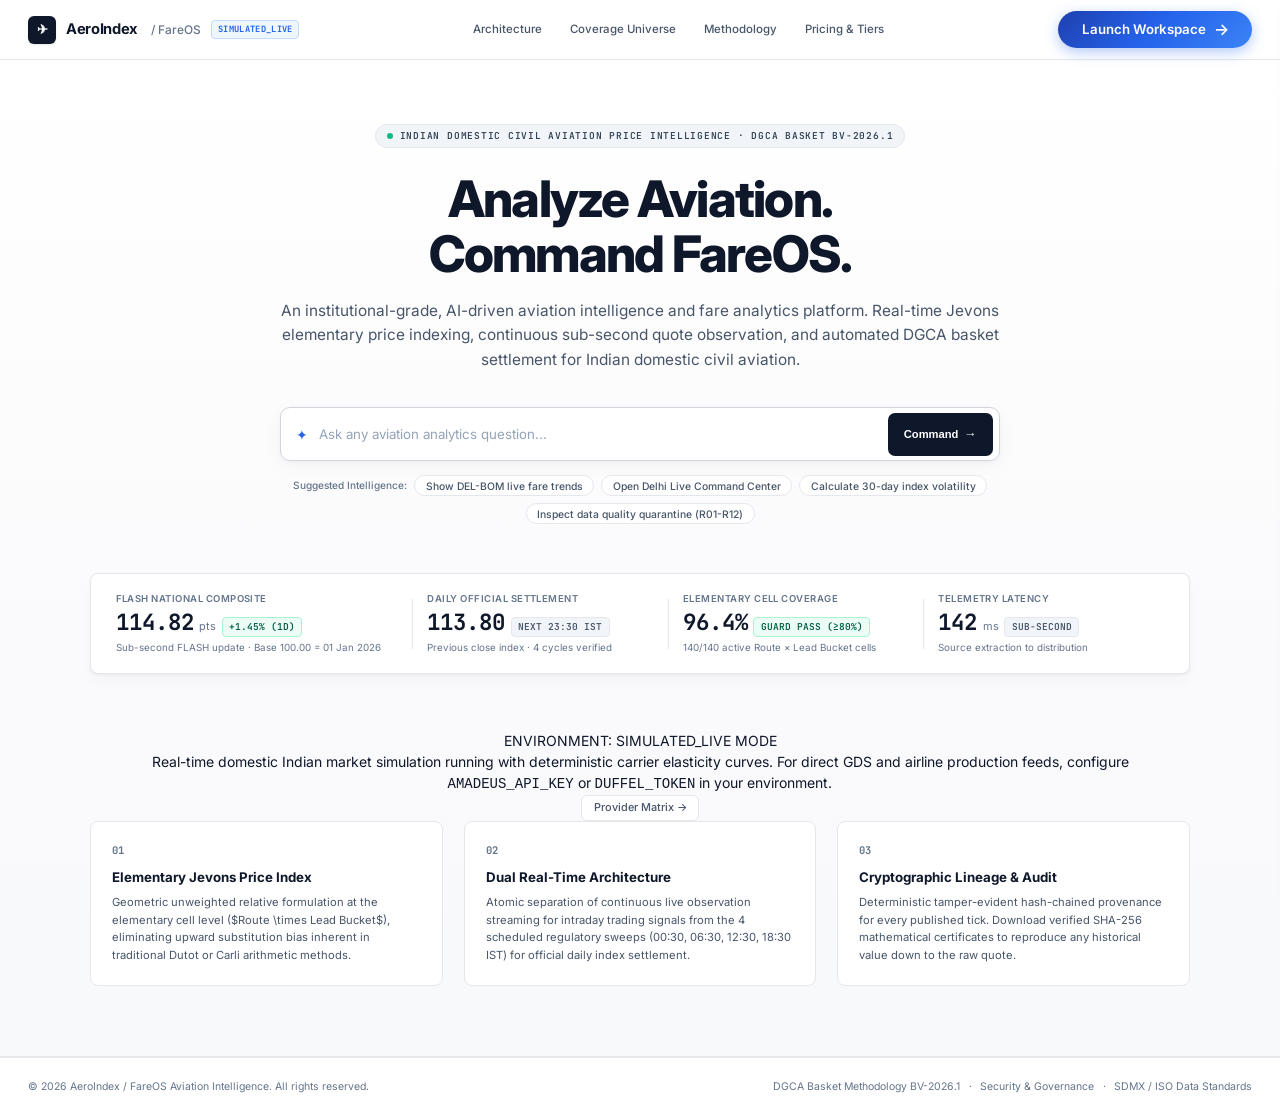
==== commit 3a764019: "feat(ui/ux): comprehensive overhaul & feature refinements across AeroIndex / FareOS - Sidebar & Grap" ====
--- a/services/web/public/index.html
+++ b/services/web/public/index.html
@@ -19,7 +19,7 @@
     <!-- Public Header Navigation -->
     <header class="public-nav">
       <div class="public-nav-container">
-        <div class="public-brand">
+        <div class="public-brand" id="brand-landing-logo" title="Return to Mission Control Overview" style="cursor: pointer;">
           <div class="brand-icon">✈</div>
           <span class="brand-title">AeroIndex</span>
           <span class="brand-sub">/ FareOS</span>
@@ -32,8 +32,7 @@
           <a href="#pricing" class="public-nav-link" id="link-pricing">Pricing & Tiers</a>
         </div>
         <div class="public-nav-actions">
-          <button class="btn btn-ghost" id="btn-landing-login">Log In</button>
-          <button class="btn btn-primary" id="btn-landing-launch">Launch Workspace →</button>
+          <button class="btn btn-primary btn-launch-prominent" id="btn-landing-launch"><span>Launch Workspace</span> <span class="launch-arrow">→</span></button>
         </div>
       </div>
     </header>
@@ -203,7 +202,7 @@
         <button class="btn btn-ghost" id="btn-auth-back">
           ← Back to AeroIndex
         </button>
-        <div class="public-brand">
+        <div class="public-brand" id="brand-landing-logo" title="Return to Mission Control Overview" style="cursor: pointer;">
           <div class="brand-icon">✈</div>
           <span class="brand-title">AeroIndex</span>
           <span class="brand-sub">/ FareOS</span>
@@ -289,7 +288,7 @@
       <aside class="workspace-sidebar">
         <!-- Brand & Workspace Switcher -->
         <div class="sidebar-brand-area">
-          <div class="sidebar-brand-top">
+          <div class="sidebar-brand-top" id="brand-workspace-logo" title="Return to Mission Control Overview" style="cursor: pointer;">
             <div class="brand-icon">✈</div>
             <div>
               <span class="brand-title">AeroIndex</span>
@@ -314,74 +313,74 @@
           <div class="sidebar-section-label">OVERVIEW & CORE ANALYTICS</div>
           
           <button class="sidebar-nav-item active" data-tab="overview">
-            <span class="nav-item-icon">📊</span>
+            <span class="nav-item-icon"><svg width="14" height="14" viewBox="0 0 24 24" fill="none" stroke="currentColor" stroke-width="1.8"><rect x="3" y="3" width="7" height="7"/><rect x="14" y="3" width="7" height="7"/><rect x="14" y="14" width="7" height="7"/><rect x="3" y="14" width="7" height="7"/></svg></span>
             <span class="nav-item-num">01</span>
             <span class="nav-item-text">Overview Mission Control</span>
           </button>
 
           <button class="sidebar-nav-item live-pulse-item" data-tab="delhi-live">
-            <span class="nav-item-icon">⚡</span>
+            <span class="nav-item-icon"><svg width="14" height="14" viewBox="0 0 24 24" fill="none" stroke="currentColor" stroke-width="1.8"><polygon points="13 2 3 14 12 14 11 22 21 10 12 10 13 2"/></svg></span>
             <span class="nav-item-num">02</span>
             <span class="nav-item-text">Delhi Live Command Center</span>
             <span class="sidebar-badge-live">LIVE</span>
           </button>
 
           <button class="sidebar-nav-item" data-tab="explorer">
-            <span class="nav-item-icon">📈</span>
+            <span class="nav-item-icon"><svg width="14" height="14" viewBox="0 0 24 24" fill="none" stroke="currentColor" stroke-width="1.8"><polyline points="22 12 18 12 15 21 9 3 6 12 2 12"/></svg></span>
             <span class="nav-item-num">03</span>
             <span class="nav-item-text">Index Explorer</span>
           </button>
 
           <button class="sidebar-nav-item" data-tab="routes">
-            <span class="nav-item-icon">🗺️</span>
+            <span class="nav-item-icon"><svg width="14" height="14" viewBox="0 0 24 24" fill="none" stroke="currentColor" stroke-width="1.8"><circle cx="12" cy="12" r="10"/><path d="M16.2 7.8l-2 6.3-6.4 2.1 2.1-6.4z"/></svg></span>
             <span class="nav-item-num">04</span>
             <span class="nav-item-text">Route Intelligence & Heatmap</span>
           </button>
 
           <button class="sidebar-nav-item" data-tab="flights">
-            <span class="nav-item-icon">🛫</span>
+            <span class="nav-item-icon"><svg width="14" height="14" viewBox="0 0 24 24" fill="none" stroke="currentColor" stroke-width="1.8"><path d="M17.8 19.2 16 11l3.5-3.5C21 6 21.5 4 21 3.5c-.5-.5-2.5 0-4 1.5L13.5 8.5 5.3 6.7c-.6-.1-1.2.1-1.6.5l-.7.7 5.5 3.5-3 3-2.5-.5-.8.8 2.3 1.8 1.8 2.3.8-.8-.5-2.5 3-3 3.5 5.5.7-.7c.4-.4.6-1 .5-1.6z"/></svg></span>
             <span class="nav-item-num">05</span>
             <span class="nav-item-text">Flight Intelligence</span>
           </button>
 
           <button class="sidebar-nav-item" data-tab="elasticity">
-            <span class="nav-item-icon">📉</span>
+            <span class="nav-item-icon"><svg width="14" height="14" viewBox="0 0 24 24" fill="none" stroke="currentColor" stroke-width="1.8"><circle cx="12" cy="12" r="10"/><polyline points="12 6 12 12 16 14"/></svg></span>
             <span class="nav-item-num">06</span>
             <span class="nav-item-text">Lead-Time Intelligence</span>
           </button>
 
           <button class="sidebar-nav-item" data-tab="carriers">
-            <span class="nav-item-icon">✈️</span>
+            <span class="nav-item-icon"><svg width="14" height="14" viewBox="0 0 24 24" fill="none" stroke="currentColor" stroke-width="1.8"><path d="M21 16V8a2 2 0 0 0-1-1.73l-7-4a2 2 0 0 0-2 0l-7 4A2 2 0 0 0 3 8v8a2 2 0 0 0 1 1.73l7 4a2 2 0 0 0 2 0l7-4A2 2 0 0 0 21 16z"/></svg></span>
             <span class="nav-item-num">07</span>
             <span class="nav-item-text">Carrier Intelligence</span>
           </button>
 
           <button class="sidebar-nav-item" data-tab="channels">
-            <span class="nav-item-icon">🌐</span>
+            <span class="nav-item-icon"><svg width="14" height="14" viewBox="0 0 24 24" fill="none" stroke="currentColor" stroke-width="1.8"><circle cx="12" cy="12" r="10"/><line x1="2" y1="12" x2="22" y2="12"/><path d="M12 2a15.3 15.3 0 0 1 4 10 15.3 15.3 0 0 1-4 10 15.3 15.3 0 0 1-4-10 15.3 15.3 0 0 1 4-10z"/></svg></span>
             <span class="nav-item-num">08</span>
             <span class="nav-item-text">Channel Intelligence</span>
           </button>
 
           <button class="sidebar-nav-item" data-tab="components">
-            <span class="nav-item-icon">📑</span>
+            <span class="nav-item-icon"><svg width="14" height="14" viewBox="0 0 24 24" fill="none" stroke="currentColor" stroke-width="1.8"><path d="M21.21 15.89A10 10 0 1 1 8 2.83"/><path d="M22 12A10 10 0 0 0 12 2v10z"/></svg></span>
             <span class="nav-item-num">09</span>
             <span class="nav-item-text">Fare Components</span>
           </button>
 
           <button class="sidebar-nav-item" data-tab="waterfall">
-            <span class="nav-item-icon">🌊</span>
+            <span class="nav-item-icon"><svg width="14" height="14" viewBox="0 0 24 24" fill="none" stroke="currentColor" stroke-width="1.8"><line x1="18" y1="20" x2="18" y2="10"/><line x1="12" y1="20" x2="12" y2="4"/><line x1="6" y1="20" x2="6" y2="14"/></svg></span>
             <span class="nav-item-num">10</span>
             <span class="nav-item-text">What-Moved Waterfall</span>
           </button>
 
           <button class="sidebar-nav-item" data-tab="forecast">
-            <span class="nav-item-icon">🔮</span>
+            <span class="nav-item-icon"><svg width="14" height="14" viewBox="0 0 24 24" fill="none" stroke="currentColor" stroke-width="1.8"><polyline points="23 6 13.5 15.5 8.5 10.5 1 18"/><polyline points="17 6 23 6 23 12"/></svg></span>
             <span class="nav-item-num">11</span>
             <span class="nav-item-text">Nowcast & Forecast</span>
           </button>
 
           <button class="sidebar-nav-item" data-tab="anomalies">
-            <span class="nav-item-icon">⚠️</span>
+            <span class="nav-item-icon"><svg width="14" height="14" viewBox="0 0 24 24" fill="none" stroke="currentColor" stroke-width="1.8"><circle cx="12" cy="12" r="10"/><line x1="12" y1="8" x2="12" y2="12"/><line x1="12" y1="16" x2="12.01" y2="16"/></svg></span>
             <span class="nav-item-num">12</span>
             <span class="nav-item-text">Anomaly Center</span>
           </button>
@@ -390,31 +389,31 @@
           <div class="sidebar-section-label">DATA & OPERATIONS</div>
 
           <button class="sidebar-nav-item" data-tab="coverage">
-            <span class="nav-item-icon">🌐</span>
+            <span class="nav-item-icon"><svg width="14" height="14" viewBox="0 0 24 24" fill="none" stroke="currentColor" stroke-width="1.8"><rect x="3" y="3" width="18" height="18" rx="2"/><path d="M3 9h18"/><path d="M9 21V9"/></svg></span>
             <span class="nav-item-num">13</span>
             <span class="nav-item-text">National Coverage Matrix</span>
           </button>
 
           <button class="sidebar-nav-item" data-tab="sources">
-            <span class="nav-item-icon">🔌</span>
+            <span class="nav-item-icon"><svg width="14" height="14" viewBox="0 0 24 24" fill="none" stroke="currentColor" stroke-width="1.8"><path d="M12 2v20M17 5H9.5a3.5 3.5 0 0 0 0 7h5a3.5 3.5 0 0 1 0 7H6"/></svg></span>
             <span class="nav-item-num">14</span>
             <span class="nav-item-text">Source Health & Quotas</span>
           </button>
 
           <button class="sidebar-nav-item" data-tab="pipeline">
-            <span class="nav-item-icon">⚙️</span>
+            <span class="nav-item-icon"><svg width="14" height="14" viewBox="0 0 24 24" fill="none" stroke="currentColor" stroke-width="1.8"><polyline points="4 17 10 11 4 5"/><line x1="12" y1="19" x2="20" y2="19"/></svg></span>
             <span class="nav-item-num">15</span>
             <span class="nav-item-text">Pipeline Monitor</span>
           </button>
 
           <button class="sidebar-nav-item" data-tab="quality">
-            <span class="nav-item-icon">🛡️</span>
+            <span class="nav-item-icon"><svg width="14" height="14" viewBox="0 0 24 24" fill="none" stroke="currentColor" stroke-width="1.8"><path d="M12 22s8-4 8-10V5l-8-3-8 3v7c0 6 8 10 8 10z"/></svg></span>
             <span class="nav-item-num">16</span>
             <span class="nav-item-text">Quality Review (R01-R12)</span>
           </button>
 
           <button class="sidebar-nav-item" data-tab="events">
-            <span class="nav-item-icon">📅</span>
+            <span class="nav-item-icon"><svg width="14" height="14" viewBox="0 0 24 24" fill="none" stroke="currentColor" stroke-width="1.8"><rect x="3" y="4" width="18" height="18" rx="2" ry="2"/><line x1="16" y1="2" x2="16" y2="6"/><line x1="8" y1="2" x2="8" y2="6"/><line x1="3" y1="10" x2="21" y2="10"/></svg></span>
             <span class="nav-item-num">17</span>
             <span class="nav-item-text">Festival & Event Calendar</span>
           </button>
@@ -423,37 +422,37 @@
           <div class="sidebar-section-label">RESEARCH & MODELING</div>
 
           <button class="sidebar-nav-item" data-tab="backtest">
-            <span class="nav-item-icon">🧪</span>
+            <span class="nav-item-icon"><svg width="14" height="14" viewBox="0 0 24 24" fill="none" stroke="currentColor" stroke-width="1.8"><path d="M10 2v7.31L4.69 16.5A2 2 0 0 0 6.23 19.5h11.54a2 2 0 0 0 1.54-3L14 9.31V2"/></svg></span>
             <span class="nav-item-num">18</span>
             <span class="nav-item-text">Backtest Lab (DGCA Replay)</span>
           </button>
 
           <button class="sidebar-nav-item" data-tab="scenario">
-            <span class="nav-item-icon">🎛️</span>
+            <span class="nav-item-icon"><svg width="14" height="14" viewBox="0 0 24 24" fill="none" stroke="currentColor" stroke-width="1.8"><line x1="4" y1="21" x2="4" y2="14"/><line x1="4" y1="10" x2="4" y2="3"/><line x1="12" y1="21" x2="12" y2="12"/><line x1="12" y1="8" x2="12" y2="3"/><line x1="20" y1="21" x2="20" y2="16"/><line x1="20" y1="12" x2="20" y2="3"/></svg></span>
             <span class="nav-item-num">19</span>
             <span class="nav-item-text">Scenario & Shock Lab</span>
           </button>
 
           <button class="sidebar-nav-item" data-tab="savings">
-            <span class="nav-item-icon">💰</span>
+            <span class="nav-item-icon"><svg width="14" height="14" viewBox="0 0 24 24" fill="none" stroke="currentColor" stroke-width="1.8"><line x1="12" y1="1" x2="12" y2="23"/><path d="M17 5H9.5a3.5 3.5 0 0 0 0 7h5a3.5 3.5 0 0 1 0 7H6"/></svg></span>
             <span class="nav-item-num">20</span>
             <span class="nav-item-text">Booking Savings Simulator</span>
           </button>
 
           <button class="sidebar-nav-item" data-tab="cpi-bridge">
-            <span class="nav-item-icon">🏛️</span>
+            <span class="nav-item-icon"><svg width="14" height="14" viewBox="0 0 24 24" fill="none" stroke="currentColor" stroke-width="1.8"><line x1="3" y1="21" x2="21" y2="21"/><path d="M3 10h18M5 10v11M19 10v11M9 10v11M15 10v11M12 2l10 8H2l10-8z"/></svg></span>
             <span class="nav-item-num">21</span>
             <span class="nav-item-text">CPI Transport Bridge</span>
           </button>
 
           <button class="sidebar-nav-item" data-tab="saved-views">
-            <span class="nav-item-icon">⭐</span>
+            <span class="nav-item-icon"><svg width="14" height="14" viewBox="0 0 24 24" fill="none" stroke="currentColor" stroke-width="1.8"><polygon points="12 2 15.09 8.26 22 9.27 17 14.14 18.18 21.02 12 17.77 5.82 21.02 7 14.14 2 9.27 8.91 8.26 12 2"/></svg></span>
             <span class="nav-item-num">22</span>
             <span class="nav-item-text">Saved Watchlists & Views</span>
           </button>
 
           <button class="sidebar-nav-item" data-tab="comparison">
-            <span class="nav-item-icon">⚖️</span>
+            <span class="nav-item-icon"><svg width="14" height="14" viewBox="0 0 24 24" fill="none" stroke="currentColor" stroke-width="1.8"><path d="M18 20V10M12 20V4M6 20v-6"/></svg></span>
             <span class="nav-item-num">23</span>
             <span class="nav-item-text">Comparison Workspace</span>
           </button>
@@ -462,19 +461,19 @@
           <div class="sidebar-section-label">GOVERNANCE & TRUST</div>
 
           <button class="sidebar-nav-item" data-tab="methodology">
-            <span class="nav-item-icon">📖</span>
+            <span class="nav-item-icon"><svg width="14" height="14" viewBox="0 0 24 24" fill="none" stroke="currentColor" stroke-width="1.8"><path d="M4 19.5A2.5 2.5 0 0 1 6.5 17H20"/><path d="M6.5 2H20v20H6.5A2.5 2.5 0 0 1 4 19.5v-15A2.5 2.5 0 0 1 6.5 2z"/></svg></span>
             <span class="nav-item-num">24</span>
             <span class="nav-item-text">Methodology & Formulas</span>
           </button>
 
           <button class="sidebar-nav-item" data-tab="provenance">
-            <span class="nav-item-icon">🔍</span>
+            <span class="nav-item-icon"><svg width="14" height="14" viewBox="0 0 24 24" fill="none" stroke="currentColor" stroke-width="1.8"><path d="M21 16V8a2 2 0 0 0-1-1.73l-7-4a2 2 0 0 0-2 0l-7 4A2 2 0 0 0 3 8v8a2 2 0 0 0 1 1.73l7 4a2 2 0 0 0 2 0l7-4A2 2 0 0 0 21 16z"/><polyline points="3.27 6.96 12 12.01 20.73 6.96"/><line x1="12" y1="22.08" x2="12" y2="12"/></svg></span>
             <span class="nav-item-num">25</span>
             <span class="nav-item-text">Data Lineage & Provenance</span>
           </button>
 
           <button class="sidebar-nav-item" data-tab="reproduce">
-            <span class="nav-item-icon">🧮</span>
+            <span class="nav-item-icon"><svg width="14" height="14" viewBox="0 0 24 24" fill="none" stroke="currentColor" stroke-width="1.8"><rect x="4" y="2" width="16" height="20" rx="2"/><line x1="8" y1="6" x2="16" y2="6"/><line x1="16" y1="14" x2="16" y2="18"/><path d="M16 10h.01M12 10h.01M8 10h.01M12 14h.01M8 14h.01M12 18h.01M8 18h.01"/></svg></span>
             <span class="nav-item-num">26</span>
             <span class="nav-item-text">Reproduce Number Sandbox</span>
           </button>
@@ -486,7 +485,7 @@
           </button>
 
           <button class="sidebar-nav-item" data-tab="audit-log">
-            <span class="nav-item-icon">🔐</span>
+            <span class="nav-item-icon"><svg width="14" height="14" viewBox="0 0 24 24" fill="none" stroke="currentColor" stroke-width="1.8"><path d="M14 2H6a2 2 0 0 0-2 2v16a2 2 0 0 0 2 2h12a2 2 0 0 0 2-2V8z"/><polyline points="14 2 14 8 20 8"/><line x1="16" y1="13" x2="8" y2="13"/><line x1="16" y1="17" x2="8" y2="17"/><polyline points="10 9 9 9 8 9"/></svg></span>
             <span class="nav-item-num">28</span>
             <span class="nav-item-text">Tamper-Evident Audit Log</span>
           </button>
@@ -495,7 +494,7 @@
           <div class="sidebar-section-label">PLATFORM & DEVELOPERS</div>
 
           <button class="sidebar-nav-item" data-tab="reports">
-            <span class="nav-item-icon">📄</span>
+            <span class="nav-item-icon"><svg width="14" height="14" viewBox="0 0 24 24" fill="none" stroke="currentColor" stroke-width="1.8"><path d="M21 15v4a2 2 0 0 1-2 2H5a2 2 0 0 1-2-2v-4"/><polyline points="7 10 12 15 17 10"/><line x1="12" y1="15" x2="12" y2="3"/></svg></span>
             <span class="nav-item-num">29</span>
             <span class="nav-item-text">Report Builder (PDF / SDMX)</span>
           </button>
@@ -528,25 +527,25 @@
           <div class="sidebar-section-label">ADMINISTRATION</div>
 
           <button class="sidebar-nav-item" data-tab="users">
-            <span class="nav-item-icon">👥</span>
+            <span class="nav-item-icon"><svg width="14" height="14" viewBox="0 0 24 24" fill="none" stroke="currentColor" stroke-width="1.8"><path d="M17 21v-2a4 4 0 0 0-4-4H5a4 4 0 0 0-4 4v2"/><circle cx="9" cy="7" r="4"/><path d="M23 21v-2a4 4 0 0 0-3-3.87"/><path d="M16 3.13a4 4 0 0 1 0 7.75"/></svg></span>
             <span class="nav-item-num">34</span>
             <span class="nav-item-text">Users & RBAC Roles</span>
           </button>
 
           <button class="sidebar-nav-item" data-tab="security">
-            <span class="nav-item-icon">🛡️</span>
+            <span class="nav-item-icon"><svg width="14" height="14" viewBox="0 0 24 24" fill="none" stroke="currentColor" stroke-width="1.8"><rect x="3" y="11" width="18" height="11" rx="2" ry="2"/><path d="M7 11V7a5 5 0 0 1 10 0v4"/></svg></span>
             <span class="nav-item-num">35</span>
             <span class="nav-item-text">Security, MFA & Sessions</span>
           </button>
 
           <button class="sidebar-nav-item" data-tab="billing">
-            <span class="nav-item-icon">💳</span>
+            <span class="nav-item-icon"><svg width="14" height="14" viewBox="0 0 24 24" fill="none" stroke="currentColor" stroke-width="1.8"><rect x="1" y="4" width="22" height="16" rx="2" ry="2"/><line x1="1" y1="10" x2="23" y2="10"/></svg></span>
             <span class="nav-item-num">36</span>
             <span class="nav-item-text">Billing, Quotas & Plans</span>
           </button>
 
           <button class="sidebar-nav-item" data-tab="tenant-settings">
-            <span class="nav-item-icon">🏢</span>
+            <span class="nav-item-icon"><svg width="14" height="14" viewBox="0 0 24 24" fill="none" stroke="currentColor" stroke-width="1.8"><circle cx="12" cy="12" r="3"/><path d="M19.4 15a1.65 1.65 0 0 0 .33 1.82l.06.06a2 2 0 0 1 0 2.83 2 2 0 0 1-2.83 0l-.06-.06a1.65 1.65 0 0 0-1.82-.33 1.65 1.65 0 0 0-1 1.51V21a2 2 0 0 1-2 2 2 2 0 0 1-2-2v-.09A1.65 1.65 0 0 0 9 19.4a1.65 1.65 0 0 0-1.82.33l-.06.06a2 2 0 0 1-2.83 0 2 2 0 0 1 0-2.83l.06-.06a1.65 1.65 0 0 0 .33-1.82 1.65 1.65 0 0 0-1.51-1H3a2 2 0 0 1-2-2 2 2 0 0 1 2-2h.09A1.65 1.65 0 0 0 4.6 9a1.65 1.65 0 0 0-.33-1.82l-.06-.06a2 2 0 0 1 0-2.83 2 2 0 0 1 2.83 0l.06.06a1.65 1.65 0 0 0 1.82.33H9a1.65 1.65 0 0 0 1-1.51V3a2 2 0 0 1 2-2 2 2 0 0 1 2 2v.09a1.65 1.65 0 0 0 1 1.51 1.65 1.65 0 0 0 1.82-.33l.06-.06a2 2 0 0 1 2.83 0 2 2 0 0 1 0 2.83l-.06.06a1.65 1.65 0 0 0-.33 1.82V9a1.65 1.65 0 0 0 1.51 1H21a2 2 0 0 1 2 2 2 2 0 0 1-2 2h-.09a1.65 1.65 0 0 0-1.51 1z"/></svg></span>
             <span class="nav-item-num">37</span>
             <span class="nav-item-text">Tenant Settings</span>
           </button>
@@ -555,7 +554,7 @@
           <div class="sidebar-section-label">INTELLIGENCE AGENT</div>
 
           <button class="sidebar-nav-item ai-agent-item" data-tab="ai-analyst">
-            <span class="nav-item-icon">✦</span>
+            <span class="nav-item-icon"><svg width="14" height="14" viewBox="0 0 24 24" fill="none" stroke="currentColor" stroke-width="1.8"><path d="M12 2L15.09 8.26L22 9.27L17 14.14L18.18 21.02L12 17.77L5.82 21.02L7 14.14L2 9.27L8.91 8.26L12 2Z"/></svg></span>
             <span class="nav-item-num">38</span>
             <span class="nav-item-text">Ask AeroIndex AI Analyst</span>
           </button>
@@ -748,15 +747,22 @@
               <div class="glass-panel chart-container">
                 <div class="chart-header">
                   <div>
+                    <div class="chart-header-pre">REAL-TIME TIME-SERIES ANALYTICS</div>
                     <h2 class="chart-title">AeroIndex Trend — National Composite (APIX-NAT-COMP)</h2>
                     <div class="chart-subtitle">
-                      Geometric Jevons calculation with DGCA passenger traffic weighting
-                    </div>
-                  </div>
-                  <div class="chart-controls">
-                    <button class="filter-btn" data-days="7">7D</button>
-                    <button class="filter-btn active" data-days="30">30D</button>
-                    <button class="filter-btn" data-days="90">90D</button>
+                      Geometric Jevons calculation with DGCA passenger traffic weighting & volatility confidence bands
+                    </div>
+                  </div>
+                  <div class="chart-controls-group">
+                    <div class="metric-toggle-group">
+                      <button class="metric-toggle-btn active" id="btn-chart-metric-index" onclick="switchOverviewChartMetric('INDEX')">National Index</button>
+                      <button class="metric-toggle-btn" id="btn-chart-metric-volatility" onclick="switchOverviewChartMetric('VOLATILITY')">Route Volatility</button>
+                    </div>
+                    <div class="chart-controls">
+                      <button class="filter-btn" data-days="7">7D</button>
+                      <button class="filter-btn active" data-days="30">30D</button>
+                      <button class="filter-btn" data-days="90">90D</button>
+                    </div>
                   </div>
                 </div>
                 
@@ -902,17 +908,103 @@
 
             <!-- Delhi Visual Analytics Split: Airport Flow Map & Price Movement Feed -->
             <div class="grid-2-col">
-              <!-- Radial Flow Map -->
-              <div class="glass-panel flow-map-container">
+              <!-- Radial Flow Map & Active Telemetry Dashboard -->
+              <div class="glass-panel flow-map-container" style="display: flex; flex-direction: column; gap: 1rem;">
                 <div class="chart-header">
                   <div>
+                    <div class="chart-header-pre">REAL-TIME RADIAL RADAR & CORRIDOR PRESSURE</div>
                     <h3 class="chart-title">Delhi Radial Corridor Flow & Price Pressure</h3>
-                    <div class="chart-subtitle">Thickness represents scheduled daily frequency; node size indicates seat volume</div>
-                  </div>
-                </div>
-                <svg class="delhi-radial-map-svg" viewBox="0 0 600 460" id="delhi-radial-svg">
-                  <!-- Generated dynamically in JS -->
-                </svg>
+                    <div class="chart-subtitle">Thickness represents scheduled daily frequency; node size indicates seat volume; color shows price pressure</div>
+                  </div>
+                  <span class="brand-badge-mini" id="delhi-radar-status">LIVE TELEMETRY</span>
+                </div>
+                
+                <!-- SVG Radial Visualizer -->
+                <div style="position: relative; width: 100%; height: 320px; background: #0B132B; border-radius: 8px; overflow: hidden;">
+                  <svg class="delhi-radial-map-svg" viewBox="0 0 600 420" id="delhi-radial-svg" style="width: 100%; height: 100%;">
+                    <!-- Generated dynamically in JS -->
+                  </svg>
+                  <div class="delhi-radar-legend">
+                    <span class="legend-chip surge"><span class="chip-dot"></span> Surge (>+5%)</span>
+                    <span class="legend-chip stable"><span class="chip-dot"></span> Stable (±5%)</span>
+                    <span class="legend-chip ease"><span class="chip-dot"></span> Ease (<-5%)</span>
+                  </div>
+                </div>
+
+                <!-- Rich Dynamic Telemetry Content: 4 Metric Cards -->
+                <div class="delhi-telemetry-strip-grid">
+                  <div class="delhi-tel-card">
+                    <div class="tel-card-label">AIRBORNE / TAXIING</div>
+                    <div class="tel-card-val" id="tel-airborne-count">84 Active</div>
+                    <div class="tel-card-sub">Runway 28/29L + 11/29</div>
+                  </div>
+                  <div class="delhi-tel-card">
+                    <div class="tel-card-label">PEAK RUNWAY LOAD</div>
+                    <div class="tel-card-val text-blue">38 Mvts/hr</div>
+                    <div class="tel-card-sub">Optimal capacity</div>
+                  </div>
+                  <div class="delhi-tel-card">
+                    <div class="tel-card-label">AVG DEPARTURE DELAY</div>
+                    <div class="tel-card-val text-emerald">+4.2 min</div>
+                    <div class="tel-card-sub">On-Time Index 94.2%</div>
+                  </div>
+                  <div class="delhi-tel-card">
+                    <div class="tel-card-label">PRICE PRESSURE INDEX</div>
+                    <div class="tel-card-val text-rose">+3.4% vs 14D</div>
+                    <div class="tel-card-sub">Moderate upward yield</div>
+                  </div>
+                </div>
+
+                <!-- Live Corridor Congestion & Schedule Distribution -->
+                <div class="delhi-corridor-congestion-box">
+                  <div class="congestion-header">
+                    <span class="congestion-title">LIVE CORRIDOR CONGESTION &amp; ON-TIME RELIABILITY</span>
+                    <span class="congestion-meta">UPDATED 10s AGO</span>
+                  </div>
+                  <div class="congestion-rows">
+                    <div class="congestion-row">
+                      <div class="corridor-id"><strong>DEL → BOM</strong> <span class="corridor-flts">68 flts</span></div>
+                      <div class="congestion-bar-track"><div class="congestion-bar-fill fill-rose" style="width: 88%;"></div></div>
+                      <div class="corridor-stat text-rose">+8.2% ₹4,890</div>
+                      <div class="corridor-ontime">92% On-Time</div>
+                    </div>
+                    <div class="congestion-row">
+                      <div class="corridor-id"><strong>DEL → BLR</strong> <span class="corridor-flts">44 flts</span></div>
+                      <div class="congestion-bar-track"><div class="congestion-bar-fill fill-rose" style="width: 94%;"></div></div>
+                      <div class="corridor-stat text-rose">+14.8% ₹6,240</div>
+                      <div class="corridor-ontime">88% On-Time</div>
+                    </div>
+                    <div class="congestion-row">
+                      <div class="corridor-id"><strong>DEL → HYD</strong> <span class="corridor-flts">32 flts</span></div>
+                      <div class="congestion-bar-track"><div class="congestion-bar-fill fill-emerald" style="width: 65%;"></div></div>
+                      <div class="corridor-stat text-emerald">-5.4% ₹4,560</div>
+                      <div class="corridor-ontime">96% On-Time</div>
+                    </div>
+                    <div class="congestion-row">
+                      <div class="corridor-id"><strong>DEL → CCU</strong> <span class="corridor-flts">28 flts</span></div>
+                      <div class="congestion-bar-track"><div class="congestion-bar-fill fill-blue" style="width: 72%;"></div></div>
+                      <div class="corridor-stat text-blue">+4.2% ₹5,120</div>
+                      <div class="corridor-ontime">94% On-Time</div>
+                    </div>
+                    <div class="congestion-row">
+                      <div class="corridor-id"><strong>DEL → SXR</strong> <span class="corridor-flts">24 flts</span></div>
+                      <div class="congestion-bar-track"><div class="congestion-bar-fill fill-amber" style="width: 80%;"></div></div>
+                      <div class="corridor-stat text-amber">+7.5% ₹4,650</div>
+                      <div class="corridor-ontime">CAT-III Fog</div>
+                    </div>
+                  </div>
+
+                  <!-- Schedule Distribution Banks -->
+                  <div class="delhi-banks-box">
+                    <span class="banks-label">DEPARTURE BANK LOAD PROFILE:</span>
+                    <div class="banks-bar">
+                      <div class="bank-seg bank-morning" style="width: 34%;" title="Morning (05:00-09:00): 34%">05-09h (34%)</div>
+                      <div class="bank-seg bank-midday" style="width: 28%;" title="Midday (09:00-15:00): 28%">09-15h (28%)</div>
+                      <div class="bank-seg bank-evening" style="width: 30%;" title="Evening (15:00-20:00): 30%">15-20h (30%)</div>
+                      <div class="bank-seg bank-night" style="width: 8%;" title="Night (20:00-02:00): 8%">Night (8%)</div>
+                    </div>
+                  </div>
+                </div>
               </div>
 
               <!-- Live Price Movement Feed -->
@@ -7579,33 +7671,717 @@
             </div>
           </section>
 
-          <!-- TAB 13: NATIONAL COVERAGE MATRIX -->
+          <!-- TAB 13: NATIONAL COVERAGE OBSERVATORY (22 CHAPTERS) -->
           <section class="tab-pane" id="pane-coverage">
-            <div class="glass-panel table-card">
-              <div class="chart-header">
-                <div>
-                  <h2 class="chart-title">National Schedule, Fare & Status Coverage Matrix</h2>
-                  <div class="chart-subtitle">Current domestic Indian aviation inventory across all major operating carriers</div>
-                </div>
-              </div>
-              <div class="coverage-metrics-strip" id="coverage-matrix-stats">
-                <!-- Populated dynamically via JS -->
-              </div>
-              <table class="heatmap-table" id="coverage-matrix-table">
-                <thead>
-                  <tr>
-                    <th>Operating Carrier</th>
-                    <th>Schedule Discovered</th>
-                    <th>Fare Observed</th>
-                    <th>Operational Status</th>
-                    <th>Source Provider</th>
-                    <th>Freshness</th>
-                  </tr>
-                </thead>
-                <tbody id="coverage-matrix-tbody">
-                  <!-- Populated dynamically via JS -->
-                </tbody>
-              </table>
+            <div class="cov-observatory-wrapper">
+
+              <!-- CHAPTER 01: COMMAND HEADER -->
+              <div class="cov-command-header">
+                <div class="cov-header-left">
+                  <div class="cov-header-eyebrow">
+                    <span class="cov-pulse-beacon"></span>
+                    <span>NATIONAL AVIATION OBSERVABILITY CONTROL CENTER</span>
+                    <span class="cov-badge cov-badge-calc">ENGINE: CALCULATED</span>
+                    <span class="cov-badge cov-badge-live">STATE: SIMULATED_LIVE</span>
+                  </div>
+                  <h1 class="cov-header-title">NATIONAL COVERAGE OBSERVATORY</h1>
+                  <p class="cov-header-subtitle">
+                    Real-time visibility into India's domestic schedule, fare, operational status, source, and freshness coverage.
+                  </p>
+                </div>
+                <div class="cov-header-right">
+                  <div class="cov-header-meta-grid">
+                    <div class="cov-meta-cell">
+                      <span class="cov-meta-label">LAST UPDATED</span>
+                      <span class="cov-meta-val" id="cov-meta-updated">14:10:17 IST</span>
+                    </div>
+                    <div class="cov-meta-cell">
+                      <span class="cov-meta-label">MARKET UNIVERSE</span>
+                      <span class="cov-meta-val" id="cov-meta-universe">12,842 FLIGHTS</span>
+                    </div>
+                    <div class="cov-meta-cell">
+                      <span class="cov-meta-label">OPERATING CARRIERS</span>
+                      <span class="cov-meta-val" id="cov-meta-carriers">6 / 6 ACTIVE</span>
+                    </div>
+                    <div class="cov-meta-cell">
+                      <span class="cov-meta-label">DOMESTIC ROUTES</span>
+                      <span class="cov-meta-val" id="cov-meta-routes">1,284 ROUTES</span>
+                    </div>
+                    <div class="cov-meta-cell">
+                      <span class="cov-meta-label">AIRPORT NODES</span>
+                      <span class="cov-meta-val" id="cov-meta-airports">79 AIRPORTS</span>
+                    </div>
+                  </div>
+                </div>
+              </div>
+
+              <!-- CHAPTER 02: NATIONAL COVERAGE PULSE -->
+              <div class="cov-pulse-strip" id="coverage-matrix-stats">
+                <div class="cov-pulse-card" onclick="inspectCoverageMetric('SCHEDULE')" title="Click to view denominator and formula">
+                  <div class="cov-pulse-label">SCHEDULE DISCOVERY</div>
+                  <div class="cov-pulse-val" id="cov-pulse-schedule">98.2%</div>
+                  <div class="cov-pulse-denom">12,610 / 12,842 instances</div>
+                  <div class="cov-pulse-progress"><div class="cov-progress-fill cov-fill-green" style="width: 98.2%;"></div></div>
+                  <div class="cov-pulse-sub">Direct API &amp; GDS timetables</div>
+                </div>
+                <div class="cov-pulse-card" onclick="inspectCoverageMetric('FARE')" title="Click to view denominator and formula">
+                  <div class="cov-pulse-label">FARE OBSERVABILITY</div>
+                  <div class="cov-pulse-val" id="cov-pulse-fare">92.4%</div>
+                  <div class="cov-pulse-denom">11,866 / 12,842 instances</div>
+                  <div class="cov-pulse-progress"><div class="cov-progress-fill cov-fill-blue" style="width: 92.4%;"></div></div>
+                  <div class="cov-pulse-sub">≥1 valid fare quote</div>
+                </div>
+                <div class="cov-pulse-card" onclick="inspectCoverageMetric('STATUS')" title="Click to view denominator and formula">
+                  <div class="cov-pulse-label">OPERATIONAL STATUS</div>
+                  <div class="cov-pulse-val" id="cov-pulse-status">91.5%</div>
+                  <div class="cov-pulse-denom">11,750 / 12,842 instances</div>
+                  <div class="cov-pulse-progress"><div class="cov-progress-fill cov-fill-cyan" style="width: 91.5%;"></div></div>
+                  <div class="cov-pulse-sub">Live departure &amp; ADS-B</div>
+                </div>
+                <div class="cov-pulse-card" onclick="inspectCoverageMetric('FRESHNESS')" title="Click to view denominator and formula">
+                  <div class="cov-pulse-label">TEMPORAL FRESHNESS</div>
+                  <div class="cov-pulse-val" id="cov-pulse-freshness">90.5%</div>
+                  <div class="cov-pulse-denom">11,620 / 12,842 instances</div>
+                  <div class="cov-pulse-progress"><div class="cov-progress-fill cov-fill-purple" style="width: 90.5%;"></div></div>
+                  <div class="cov-pulse-sub">&lt;15 min observation age</div>
+                </div>
+                <div class="cov-pulse-card" onclick="inspectCoverageMetric('ROUTES')" title="Click to view denominator and formula">
+                  <div class="cov-pulse-label">ROUTE COVERAGE</div>
+                  <div class="cov-pulse-val" id="cov-pulse-routes">97.2%</div>
+                  <div class="cov-pulse-denom">1,248 / 1,284 corridors</div>
+                  <div class="cov-pulse-progress"><div class="cov-progress-fill cov-fill-emerald" style="width: 97.2%;"></div></div>
+                  <div class="cov-pulse-sub">Continuously monitored</div>
+                </div>
+                <div class="cov-pulse-card" onclick="inspectCoverageMetric('CARRIERS')" title="Click to view denominator and formula">
+                  <div class="cov-pulse-label">CARRIER COVERAGE</div>
+                  <div class="cov-pulse-val" id="cov-pulse-carriers">100%</div>
+                  <div class="cov-pulse-denom">6 / 6 operating airlines</div>
+                  <div class="cov-pulse-progress"><div class="cov-progress-fill cov-fill-gold" style="width: 100%;"></div></div>
+                  <div class="cov-pulse-sub">6E, AI, QP, SG, IX, I5</div>
+                </div>
+                <div class="cov-pulse-card" onclick="inspectCoverageMetric('SOURCES')" title="Click to view denominator and formula">
+                  <div class="cov-pulse-label">SOURCE COVERAGE</div>
+                  <div class="cov-pulse-val" id="cov-pulse-sources">88.9%</div>
+                  <div class="cov-pulse-denom">8 / 9 active adapters</div>
+                  <div class="cov-pulse-progress"><div class="cov-progress-fill cov-fill-teal" style="width: 88.9%;"></div></div>
+                  <div class="cov-pulse-sub">1 secondary adapter sync</div>
+                </div>
+              </div>
+
+              <!-- CHAPTER 03: MARKET OBSERVABILITY FUNNEL -->
+              <div class="cov-section-card">
+                <div class="cov-section-header">
+                  <div>
+                    <div class="cov-sec-tag">SIGNATURE VISUAL 01 · MARKET ATTRITION ENGINE</div>
+                    <h2 class="cov-sec-title">Market Observability Funnel</h2>
+                    <p class="cov-sec-desc">
+                      Survival funnel from national domestic flight universe down to index-eligible quotes. Click any stage to inspect denominators and loss reasons.
+                    </p>
+                  </div>
+                  <div class="cov-header-actions">
+                    <button class="cov-btn cov-btn-sm active" id="cov-funnel-mode-pct" onclick="toggleFunnelMetric('pct')">SURVIVAL %</button>
+                    <button class="cov-btn cov-btn-sm" id="cov-funnel-mode-count" onclick="toggleFunnelMetric('count')">ABSOLUTE COUNT</button>
+                  </div>
+                </div>
+
+                <div class="cov-funnel-track-wrapper" id="cov-funnel-container">
+                  <!-- Rendered dynamically by renderCoverageFunnel() -->
+                </div>
+
+                <!-- Funnel Stage Diagnostic Drawer -->
+                <div class="cov-funnel-diagnostic" id="cov-funnel-diagnostic-box" style="display: none;">
+                  <div class="cov-diag-header">
+                    <div class="cov-diag-title" id="cov-diag-title">STAGE DIAGNOSTIC: FARE OBSERVED</div>
+                    <button class="cov-diag-close" onclick="closeFunnelDiagnostic()">&times;</button>
+                  </div>
+                  <div class="cov-diag-grid" id="cov-diag-grid">
+                    <!-- Dynamically populated -->
+                  </div>
+                </div>
+              </div>
+
+              <!-- CHAPTER 04: INDIA COVERAGE MAP (WHERE AEROINDEX CAN SEE) -->
+              <div class="cov-section-card">
+                <div class="cov-section-header">
+                  <div>
+                    <div class="cov-sec-tag">SIGNATURE VISUAL 02 · GEOSPATIAL OBSERVABILITY</div>
+                    <h2 class="cov-sec-title">Where AeroIndex Can See — National Observability Map</h2>
+                    <p class="cov-sec-desc">
+                      Geographic coverage topology. Node size encodes flight universe volume; inner fill represents observability %; outer halo encodes temporal freshness.
+                    </p>
+                  </div>
+                  <div class="cov-header-actions">
+                    <div class="cov-btn-group">
+                      <button class="cov-btn cov-btn-sm active" onclick="setCoverageMapMode('OVERALL', this)">OVERALL COVERAGE</button>
+                      <button class="cov-btn cov-btn-sm" onclick="setCoverageMapMode('SCHEDULE', this)">SCHEDULE</button>
+                      <button class="cov-btn cov-btn-sm" onclick="setCoverageMapMode('FARES', this)">FARES</button>
+                      <button class="cov-btn cov-btn-sm" onclick="setCoverageMapMode('STATUS', this)">STATUS</button>
+                      <button class="cov-btn cov-btn-sm" onclick="setCoverageMapMode('FRESHNESS', this)">FRESHNESS</button>
+                    </div>
+                  </div>
+                </div>
+
+                <div class="cov-map-container">
+                  <div class="cov-map-svg-container" id="cov-map-svg-wrapper">
+                    <!-- SVG rendered by renderCoverageMap() -->
+                  </div>
+                  <div class="cov-map-legend">
+                    <div class="cov-legend-title">OBSERVABILITY SCALE</div>
+                    <div class="cov-legend-row"><span class="cov-dot cov-dot-high"></span> &gt;90% High Observability</div>
+                    <div class="cov-legend-row"><span class="cov-dot cov-dot-mid"></span> 75%–90% Partial Observability</div>
+                    <div class="cov-legend-row"><span class="cov-dot cov-dot-low"></span> &lt;75% Thinner Coverage</div>
+                    <div class="cov-legend-row"><span class="cov-dot cov-dot-offline"></span> Adapter Inactive</div>
+                    <div class="cov-legend-divider"></div>
+                    <div class="cov-legend-meta">Selected Airport: <strong id="cov-selected-airport-name">DEL (Indira Gandhi Int'l)</strong></div>
+                    <button class="cov-btn cov-btn-xs cov-btn-outline" onclick="openSelectedAirportProfile()">INSPECT AIRPORT DOSSIER</button>
+                  </div>
+                </div>
+              </div>
+
+              <!-- DUAL COLUMN: CHAPTER 05 & CHAPTER 06 -->
+              <div class="cov-dual-grid">
+                <!-- CHAPTER 05: AIRPORT × OBSERVABILITY MATRIX -->
+                <div class="cov-section-card">
+                  <div class="cov-section-header">
+                    <div>
+                      <div class="cov-sec-tag">SIGNATURE VISUAL 03 · NODAL MATRIX</div>
+                      <h3 class="cov-sec-title-sm">Airport × Observability Matrix</h3>
+                      <p class="cov-sec-desc-sm">Coverage breakdown across 16 primary Indian hubs and regional spokes.</p>
+                    </div>
+                  </div>
+                  <div class="cov-table-responsive cov-max-h-table">
+                    <table class="cov-table" id="cov-airport-matrix-table">
+                      <thead>
+                        <tr>
+                          <th>AIRPORT</th>
+                          <th>CITY</th>
+                          <th>SCHEDULE</th>
+                          <th>FARE</th>
+                          <th>STATUS</th>
+                          <th>FRESH</th>
+                          <th>SOURCES</th>
+                        </tr>
+                      </thead>
+                      <tbody id="cov-airport-matrix-tbody">
+                        <!-- Rendered dynamically -->
+                      </tbody>
+                    </table>
+                  </div>
+                </div>
+
+                <!-- CHAPTER 06: CARRIER COVERAGE MATRIX (PRESERVING ORIGINAL TABLE) -->
+                <div class="cov-section-card">
+                  <div class="cov-section-header">
+                    <div>
+                      <div class="cov-sec-tag">PRESERVED &amp; EXPANDED MASTER TABLE</div>
+                      <h3 class="cov-sec-title-sm">Carrier Coverage &amp; Operating Status</h3>
+                      <p class="cov-sec-desc-sm">Full inventory across major domestic scheduled carriers with original fields.</p>
+                    </div>
+                  </div>
+                  <div class="cov-table-responsive cov-max-h-table">
+                    <table class="cov-table" id="coverage-matrix-table">
+                      <thead>
+                        <tr>
+                          <th>OPERATING CARRIER</th>
+                          <th>SCHEDULE DISCOVERED</th>
+                          <th>FARE OBSERVED</th>
+                          <th>OPERATIONAL STATUS</th>
+                          <th>SOURCE PROVIDER</th>
+                          <th>FRESHNESS</th>
+                        </tr>
+                      </thead>
+                      <tbody id="coverage-matrix-tbody">
+                        <!-- Rendered dynamically via JS -->
+                      </tbody>
+                    </table>
+                  </div>
+                </div>
+              </div>
+
+              <!-- DUAL COLUMN: CHAPTER 07 & CHAPTER 08 -->
+              <div class="cov-dual-grid">
+                <!-- CHAPTER 07: ROUTE COVERAGE HEATMAP -->
+                <div class="cov-section-card">
+                  <div class="cov-section-header">
+                    <div>
+                      <div class="cov-sec-tag">SIGNATURE VISUAL 04 · CORRIDOR OBSERVABILITY</div>
+                      <h3 class="cov-sec-title-sm">Route Coverage Heatmap</h3>
+                      <p class="cov-sec-desc-sm">Corridor visibility across top domestic routes. Click any row to view Route Intelligence.</p>
+                    </div>
+                    <div class="cov-header-actions">
+                      <select class="cov-select cov-select-sm" id="cov-route-heatmap-metric" onchange="renderRouteCoverageHeatmap()">
+                        <option value="FARE">Fare Observability %</option>
+                        <option value="SCHEDULE">Schedule %</option>
+                        <option value="STATUS">Status %</option>
+                        <option value="FRESHNESS">Freshness %</option>
+                        <option value="DENSITY">Quote Density (q/hr)</option>
+                      </select>
+                    </div>
+                  </div>
+                  <div class="cov-table-responsive cov-max-h-table">
+                    <table class="cov-table" id="cov-route-heatmap-table">
+                      <thead>
+                        <tr>
+                          <th>CORRIDOR</th>
+                          <th>CATEGORY</th>
+                          <th>OBSERVABILITY</th>
+                          <th>QUOTES / HR</th>
+                          <th>SOURCES</th>
+                          <th>STATUS</th>
+                        </tr>
+                      </thead>
+                      <tbody id="cov-route-heatmap-tbody">
+                        <!-- Rendered dynamically -->
+                      </tbody>
+                    </table>
+                  </div>
+                </div>
+
+                <!-- CHAPTER 08: FLIGHT INSTANCE OBSERVABILITY -->
+                <div class="cov-section-card">
+                  <div class="cov-section-header">
+                    <div>
+                      <div class="cov-sec-tag">DISCRETE OBSERVABILITY STATES</div>
+                      <h3 class="cov-sec-title-sm">Flight Instance Observability</h3>
+                      <p class="cov-sec-desc-sm">Multi-state matrix classifying flight instances into observational completeness states.</p>
+                    </div>
+                  </div>
+                  <div class="cov-flight-states-grid">
+                    <div class="cov-state-card cov-state-full">
+                      <div class="cov-state-title">FULLY OBSERVED</div>
+                      <div class="cov-state-metric">11,210 <span class="cov-state-pct">87.3%</span></div>
+                      <div class="cov-state-signals">Schedule ✓ · Fare ✓ · Status ✓</div>
+                      <div class="cov-state-desc">Full operational &amp; pricing visibility. Index eligible.</div>
+                    </div>
+                    <div class="cov-state-card cov-state-partial">
+                      <div class="cov-state-title">FARE MISSING</div>
+                      <div class="cov-state-metric">884 <span class="cov-state-pct">6.9%</span></div>
+                      <div class="cov-state-signals">Schedule ✓ · Fare — · Status ✓</div>
+                      <div class="cov-state-desc">Timetable and operational flight active, but zero fare quote returned.</div>
+                    </div>
+                    <div class="cov-state-card cov-state-partial">
+                      <div class="cov-state-title">STATUS MISSING</div>
+                      <div class="cov-state-metric">482 <span class="cov-state-pct">3.8%</span></div>
+                      <div class="cov-state-signals">Schedule ✓ · Fare ✓ · Status —</div>
+                      <div class="cov-state-desc">Fares actively priced, but airport ADS-B/departure gate unobserved.</div>
+                    </div>
+                    <div class="cov-state-card cov-state-blind">
+                      <div class="cov-state-title">BOTH MISSING</div>
+                      <div class="cov-state-metric">266 <span class="cov-state-pct">2.1%</span></div>
+                      <div class="cov-state-signals">Schedule ✓ · Fare — · Status —</div>
+                      <div class="cov-state-desc">Discovered in seasonal timetable, zero telemetry observed today.</div>
+                    </div>
+                  </div>
+                  <div class="cov-depart-window-chart" id="cov-depart-window-box">
+                    <div class="cov-depart-title">TIME-OF-DAY DEPARTURE COVERAGE PROFILE</div>
+                    <div class="cov-depart-bars" id="cov-depart-bars-container">
+                      <!-- Rendered dynamically -->
+                    </div>
+                  </div>
+                </div>
+              </div>
+
+              <!-- DUAL COLUMN: CHAPTER 09 & CHAPTER 10 -->
+              <div class="cov-dual-grid">
+                <!-- CHAPTER 09: NATIONAL FRESHNESS OBSERVATORY -->
+                <div class="cov-section-card">
+                  <div class="cov-section-header">
+                    <div>
+                      <div class="cov-sec-tag">TEMPORAL OBSOLESCENCE MONITOR</div>
+                      <h3 class="cov-sec-title-sm">National Freshness Observatory</h3>
+                      <p class="cov-sec-desc-sm">Observation age distribution across the domestic flight universe.</p>
+                    </div>
+                  </div>
+                  <div class="cov-freshness-dist-container">
+                    <div class="cov-freshness-histogram" id="cov-freshness-histogram">
+                      <!-- Populated dynamically -->
+                    </div>
+                    <div class="cov-freshness-metrics-row">
+                      <div class="cov-fresh-stat">
+                        <span class="cov-fresh-lbl">MEDIAN AGE</span>
+                        <strong class="cov-fresh-val">4m 12s</strong>
+                      </div>
+                      <div class="cov-fresh-stat">
+                        <span class="cov-fresh-lbl">P90 TAIL AGE</span>
+                        <strong class="cov-fresh-val">14m 38s</strong>
+                      </div>
+                      <div class="cov-fresh-stat">
+                        <span class="cov-fresh-lbl">P99 LATENCY</span>
+                        <strong class="cov-fresh-val">28m 10s</strong>
+                      </div>
+                      <div class="cov-fresh-stat">
+                        <span class="cov-fresh-lbl">STALE RATE (&gt;30m)</span>
+                        <strong class="cov-fresh-val text-amber">2.1%</strong>
+                      </div>
+                    </div>
+                  </div>
+                </div>
+
+                <!-- CHAPTER 10 & 11: SOURCE COVERAGE & REDUNDANCY -->
+                <div class="cov-section-card">
+                  <div class="cov-section-header">
+                    <div>
+                      <div class="cov-sec-tag">DATA INGESTION ARCHITECTURE</div>
+                      <h3 class="cov-sec-title-sm">Source Contribution &amp; Overlap</h3>
+                      <p class="cov-sec-desc-sm">How individual adapters supply the national flight universe, and multi-source redundancy.</p>
+                    </div>
+                  </div>
+                  <div class="cov-source-contrib-bars" id="cov-source-contrib-bars">
+                    <!-- Rendered dynamically -->
+                  </div>
+                  <div class="cov-redundancy-box">
+                    <div class="cov-redundancy-title">MULTI-SOURCE REDUNDANCY DISTRIBUTION</div>
+                    <div class="cov-redundancy-track">
+                      <div class="cov-red-seg cov-red-1" style="width: 12.4%;" title="1 Source: 12.4%">12.4% (1 Source)</div>
+                      <div class="cov-red-seg cov-red-2" style="width: 38.6%;" title="2 Sources: 38.6%">38.6% (2 Sources)</div>
+                      <div class="cov-red-seg cov-red-3" style="width: 34.2%;" title="3 Sources: 34.2%">34.2% (3 Sources)</div>
+                      <div class="cov-red-seg cov-red-4" style="width: 14.8%;" title="4+ Sources: 14.8%">14.8% (4+)</div>
+                    </div>
+                    <div class="cov-redundancy-note">
+                      A route observed by multiple sources independently verifies price discovery and insulates the index against single-provider outages.
+                    </div>
+                  </div>
+                </div>
+              </div>
+
+              <!-- DUAL COLUMN: CHAPTER 12, 13 & CHAPTER 14 -->
+              <div class="cov-dual-grid">
+                <!-- CHAPTER 12 & 13: SCHEDULE TO FARE & INDEX ELIGIBILITY -->
+                <div class="cov-section-card">
+                  <div class="cov-section-header">
+                    <div>
+                      <div class="cov-sec-tag">CONVERSION &amp; ELIGIBILITY PIPELINE</div>
+                      <h3 class="cov-sec-title-sm">Schedule $	o$ Fare $	o$ Index Eligibility</h3>
+                      <p class="cov-sec-desc-sm">The pipeline gate converting raw operational discovery into axiomatic index input.</p>
+                    </div>
+                  </div>
+                  <div class="cov-conversion-ladder">
+                    <div class="cov-ladder-step">
+                      <div class="cov-ladder-num">1</div>
+                      <div class="cov-ladder-body">
+                        <div class="cov-ladder-title">SCHEDULE DISCOVERY (12,610)</div>
+                        <div class="cov-ladder-sub">98.2% of DGCA domestic timetable discovered across airline and GDS feeds.</div>
+                      </div>
+                      <div class="cov-ladder-pct">98.2%</div>
+                    </div>
+                    <div class="cov-ladder-step">
+                      <div class="cov-ladder-num">2</div>
+                      <div class="cov-ladder-body">
+                        <div class="cov-ladder-title">FARE OBSERVABILITY (11,866)</div>
+                        <div class="cov-ladder-sub">94.1% of discovered schedules yield active commercial seat quotes.</div>
+                      </div>
+                      <div class="cov-ladder-pct">92.4%</div>
+                    </div>
+                    <div class="cov-ladder-step">
+                      <div class="cov-ladder-num">3</div>
+                      <div class="cov-ladder-body">
+                        <div class="cov-ladder-title">VALID FARE / R01-R12 CLEAN (11,540)</div>
+                        <div class="cov-ladder-sub">Passed tariff bounds (₹1,200 floor, ₹65,000 ceiling, tax consistency).</div>
+                      </div>
+                      <div class="cov-ladder-pct">89.9%</div>
+                    </div>
+                    <div class="cov-ladder-step">
+                      <div class="cov-ladder-num">4</div>
+                      <div class="cov-ladder-body">
+                        <div class="cov-ladder-title">INDEX-ELIGIBLE OBSERVATION (11,420)</div>
+                        <div class="cov-ladder-sub">Matched to 20-route DGCA basket weights and lead buckets (L01-L60).</div>
+                      </div>
+                      <div class="cov-ladder-pct">88.9%</div>
+                    </div>
+                  </div>
+                </div>
+
+                <!-- CHAPTER 14: SIGNATURE VISUAL 05 · COVERAGE LOSS WATERFALL -->
+                <div class="cov-section-card">
+                  <div class="cov-section-header">
+                    <div>
+                      <div class="cov-sec-tag">SIGNATURE VISUAL 05 · WHERE OBSERVATIONS DISAPPEAR</div>
+                      <h3 class="cov-sec-title-sm">Coverage Loss Waterfall</h3>
+                      <p class="cov-sec-desc-sm">Traceable decomposition of observation loss from ingestion to Jevons calculation.</p>
+                    </div>
+                  </div>
+                  <div class="cov-waterfall-container" id="cov-waterfall-bars">
+                    <!-- Populated dynamically via JS -->
+                  </div>
+                </div>
+              </div>
+
+              <!-- CHAPTER 15: WHERE AEROINDEX CANNOT SEE (COVERAGE GAP ANALYSIS) -->
+              <div class="cov-section-card">
+                <div class="cov-section-header">
+                  <div>
+                    <div class="cov-sec-tag">DIAGNOSTIC VISIBILITY GAPS</div>
+                    <h2 class="cov-sec-title">Where AeroIndex Cannot See — National Gap Analysis</h2>
+                    <p class="cov-sec-desc">
+                      Exposing the blind spots of the data collection engine. Explicit tracking of unmonitored flights, stale feeds, and adapter dropouts.
+                    </p>
+                  </div>
+                  <div class="cov-header-actions">
+                    <div class="cov-btn-group">
+                      <button class="cov-btn cov-btn-sm active" onclick="filterCoverageGaps('ALL', this)">ALL GAPS (7)</button>
+                      <button class="cov-btn cov-btn-sm" onclick="filterCoverageGaps('FARE', this)">FARE MISSING</button>
+                      <button class="cov-btn cov-btn-sm" onclick="filterCoverageGaps('STATUS', this)">STATUS MISSING</button>
+                      <button class="cov-btn cov-btn-sm" onclick="filterCoverageGaps('STALE', this)">STALE OBSERVATION</button>
+                      <button class="cov-btn cov-btn-sm" onclick="filterCoverageGaps('OFFLINE', this)">PROVIDER OFFLINE</button>
+                    </div>
+                  </div>
+                </div>
+
+                <div class="cov-table-responsive">
+                  <table class="cov-table" id="cov-gap-table">
+                    <thead>
+                      <tr>
+                        <th>CORRIDOR</th>
+                        <th>CARRIER</th>
+                        <th>FLIGHT</th>
+                        <th>MISSING DATA TYPE</th>
+                        <th>EXPECTED SOURCE</th>
+                        <th>LAST OBSERVED</th>
+                        <th>AGE</th>
+                        <th>DIAGNOSTIC REASON</th>
+                        <th>STATUS</th>
+                      </tr>
+                    </thead>
+                    <tbody id="cov-gap-tbody">
+                      <!-- Populated dynamically -->
+                    </tbody>
+                  </table>
+                </div>
+              </div>
+
+              <!-- DUAL COLUMN: CHAPTER 16 & CHAPTER 17 -->
+              <div class="cov-dual-grid">
+                <!-- CHAPTER 16: LEAD-TIME OBSERVABILITY -->
+                <div class="cov-section-card">
+                  <div class="cov-section-header">
+                    <div>
+                      <div class="cov-sec-tag">TEMPORAL WINDOW COVERAGE</div>
+                      <h3 class="cov-sec-title-sm">Lead-Time Observability Matrix</h3>
+                      <p class="cov-sec-desc-sm">Fare quote observability across booking horizons (L60 to L01). Not a price curve.</p>
+                    </div>
+                  </div>
+                  <div class="cov-lead-obs-grid" id="cov-lead-obs-grid">
+                    <!-- Populated dynamically -->
+                  </div>
+                  <div class="cov-sec-footnote">
+                    Early horizons (L60/L30) have structurally lower fare observability (71.4%–86.2%) due to selective airline tariff publishing windows, compared to near-departure windows (L07-L01) at &gt;97%.
+                  </div>
+                </div>
+
+                <!-- CHAPTER 17: COVERAGE × INDEX WEIGHT MATRIX -->
+                <div class="cov-section-card">
+                  <div class="cov-section-header">
+                    <div>
+                      <div class="cov-sec-tag">REPRESENTATIVENESS SANITY MATRIX</div>
+                      <h3 class="cov-sec-title-sm">Coverage × AeroIndex Weight Quadrant</h3>
+                      <p class="cov-sec-desc-sm">Cross-referencing corridor observation coverage against DGCA basket weights.</p>
+                    </div>
+                  </div>
+                  <div class="cov-quadrant-wrapper">
+                    <div class="cov-quadrant-grid">
+                      <div class="cov-quad-cell cov-quad-hi-hi">
+                        <div class="cov-quad-title">HIGH COVERAGE / HIGH WEIGHT</div>
+                        <div class="cov-quad-corridors">DEL-BOM (98.4% · 18.5%), BOM-BLR (96.8% · 11.2%), DEL-BLR (97.1% · 9.8%)</div>
+                        <div class="cov-quad-badge text-emerald">OPTIMAL INDEX TRUST</div>
+                      </div>
+                      <div class="cov-quad-cell cov-quad-hi-lo">
+                        <div class="cov-quad-title">HIGH COVERAGE / LOW WEIGHT</div>
+                        <div class="cov-quad-corridors">DEL-PAT (94.2% · 1.4%), BOM-GOI (96.1% · 2.1%), DEL-SXR (88.4% · 1.8%)</div>
+                        <div class="cov-quad-badge text-blue">HIGH OBSERVABILITY</div>
+                      </div>
+                      <div class="cov-quad-cell cov-quad-lo-hi">
+                        <div class="cov-quad-title">LOW COVERAGE / HIGH WEIGHT</div>
+                        <div class="cov-quad-corridors">NONE ACTIVE (Guarded by 80% elementary cell coverage circuit)</div>
+                        <div class="cov-quad-badge text-amber">CIRCUIT GUARD ACTIVE</div>
+                      </div>
+                      <div class="cov-quad-cell cov-quad-lo-lo">
+                        <div class="cov-quad-title">LOW COVERAGE / LOW WEIGHT</div>
+                        <div class="cov-quad-corridors">DEL-DED (72.4% · 0.4%), DEL-IXL (68.9% · 0.3%)</div>
+                        <div class="cov-quad-badge text-muted">PERIPHERAL REGIONAL</div>
+                      </div>
+                    </div>
+                  </div>
+                </div>
+              </div>
+
+              <!-- DUAL COLUMN: CHAPTER 18 & CHAPTER 19 -->
+              <div class="cov-dual-grid">
+                <!-- CHAPTER 18: NATIONAL COVERAGE TIMELINE -->
+                <div class="cov-section-card">
+                  <div class="cov-section-header">
+                    <div>
+                      <div class="cov-sec-tag">LONGITUDINAL STABILITY</div>
+                      <h3 class="cov-sec-title-sm">National Coverage Timeline</h3>
+                      <p class="cov-sec-desc-sm">Multi-horizon coverage tracking over 24 Hours, 7 Days, and 30 Days.</p>
+                    </div>
+                    <div class="cov-header-actions">
+                      <div class="cov-btn-group">
+                        <button class="cov-btn cov-btn-sm active" onclick="setCoverageTimelineHorizon(24, this)">24H</button>
+                        <button class="cov-btn cov-btn-sm" onclick="setCoverageTimelineHorizon(7, this)">7D</button>
+                        <button class="cov-btn cov-btn-sm" onclick="setCoverageTimelineHorizon(30, this)">30D</button>
+                      </div>
+                    </div>
+                  </div>
+                  <div class="cov-timeline-svg-container" id="cov-timeline-svg-box">
+                    <!-- SVG rendered dynamically -->
+                  </div>
+                </div>
+
+                <!-- CHAPTER 19: COVERAGE INTERRUPTION EVENTS -->
+                <div class="cov-section-card">
+                  <div class="cov-section-header">
+                    <div>
+                      <div class="cov-sec-tag">INCIDENT &amp; TELEMETRY LOG</div>
+                      <h3 class="cov-sec-title-sm">Coverage Interruption Log</h3>
+                      <p class="cov-sec-desc-sm">Timestamped telemetry events tracking coverage drops, source pauses, and restorations.</p>
+                    </div>
+                  </div>
+                  <div class="cov-incident-list" id="cov-incident-list">
+                    <!-- Populated dynamically -->
+                  </div>
+                </div>
+              </div>
+
+              <!-- CHAPTER 20: COVERAGE FORENSICS WORKSPACE (TABBED DOSSIER) -->
+              <div class="cov-section-card">
+                <div class="cov-section-header">
+                  <div>
+                    <div class="cov-sec-tag">DEEP DIVE DOSSIER</div>
+                    <h2 class="cov-sec-title">Coverage Forensics Workspace</h2>
+                    <p class="cov-sec-desc">
+                      Institutional investigation workspace across all 10 observability dimensions. Click tabs to switch analytical views.
+                    </p>
+                  </div>
+                </div>
+                <div class="cov-forensics-tabs">
+                  <button class="cov-f-tab active" onclick="switchForensicsTab('AIRPORTS', this)">AIRPORTS</button>
+                  <button class="cov-f-tab" onclick="switchForensicsTab('CARRIERS', this)">CARRIERS</button>
+                  <button class="cov-f-tab" onclick="switchForensicsTab('ROUTES', this)">ROUTES</button>
+                  <button class="cov-f-tab" onclick="switchForensicsTab('FLIGHTS', this)">FLIGHTS</button>
+                  <button class="cov-f-tab" onclick="switchForensicsTab('FARES', this)">FARES</button>
+                  <button class="cov-f-tab" onclick="switchForensicsTab('STATUS', this)">STATUS</button>
+                  <button class="cov-f-tab" onclick="switchForensicsTab('SOURCES', this)">SOURCES</button>
+                  <button class="cov-f-tab" onclick="switchForensicsTab('FRESHNESS', this)">FRESHNESS</button>
+                  <button class="cov-f-tab" onclick="switchForensicsTab('QUALITY', this)">QUALITY</button>
+                  <button class="cov-f-tab" onclick="switchForensicsTab('PROVENANCE', this)">PROVENANCE</button>
+                </div>
+                <div class="cov-forensics-content" id="cov-forensics-pane">
+                  <!-- Dynamically populated based on active forensics tab -->
+                </div>
+              </div>
+
+              <!-- CHAPTER 21 & CHAPTER 22: PROVENANCE, REPRODUCE & ASK AEROINDEX -->
+              <div class="cov-dual-grid">
+                <!-- CHAPTER 21 & REPRODUCE THIS NUMBER -->
+                <div class="cov-section-card">
+                  <div class="cov-section-header">
+                    <div>
+                      <div class="cov-sec-tag">AXIOMATIC REPRODUCIBILITY</div>
+                      <h3 class="cov-sec-title-sm">Reproduce This Coverage Number</h3>
+                      <p class="cov-sec-desc-sm">Verify exact denominator, numerator, and formula calculation in an audited sandbox.</p>
+                    </div>
+                  </div>
+                  <div class="cov-reproduce-box">
+                    <div class="cov-reproduce-select-row">
+                      <label class="cov-label">SELECT COVERAGE METRIC TO REPRODUCE:</label>
+                      <select class="cov-select" id="cov-reproduce-metric-select" onchange="updateCoverageReproductionSandbox()">
+                        <option value="FARE">Fare Observability (92.4%)</option>
+                        <option value="SCHEDULE">Schedule Discovery (98.2%)</option>
+                        <option value="STATUS">Operational Status Observability (91.5%)</option>
+                        <option value="FRESHNESS">Temporal Freshness &lt;15m (90.5%)</option>
+                        <option value="ROUTE">Route Universe Coverage (97.2%)</option>
+                      </select>
+                    </div>
+
+                    <div class="cov-formula-calc-box" id="cov-formula-calc-box">
+                      <!-- Populated dynamically -->
+                    </div>
+
+                    <div class="cov-reproduce-action-row">
+                      <button class="cov-btn cov-btn-primary" onclick="executeCoverageReproductionCheck()">
+                        <svg width="14" height="14" viewBox="0 0 24 24" fill="none" stroke="currentColor" stroke-width="2"><path d="M23 4v6h-6M1 20v-6h6"/><path d="M3.51 9a9 9 0 0 1 14.85-3.36L23 10M1 14l4.64 4.36A9 9 0 0 0 20.49 15"/></svg>
+                        REPRODUCE CALCULATION
+                      </button>
+                      <div class="cov-reproduce-result" id="cov-reproduce-result-tag">
+                        <span class="cov-tag-match">STATUS: VERIFIED (MATCH)</span>
+                      </div>
+                    </div>
+                  </div>
+                </div>
+
+                <!-- CHAPTER 22: ASK AEROINDEX AGENT -->
+                <div class="cov-section-card">
+                  <div class="cov-section-header">
+                    <div>
+                      <div class="cov-sec-tag">NATURAL LANGUAGE OBSERVABILITY CONSOLE</div>
+                      <h3 class="cov-sec-title-sm">Ask AeroIndex: Coverage &amp; Observability Agent</h3>
+                      <p class="cov-sec-desc-sm">Interrogate market universe, blind spots, provider contributions, and freshness.</p>
+                    </div>
+                  </div>
+                  <div class="cov-agent-box">
+                    <div class="cov-agent-chat-area" id="cov-agent-chat-area">
+                      <div class="cov-agent-msg cov-agent-msg-bot">
+                        <strong>AeroIndex Coverage Engine:</strong> Ready for observability queries. Ask about unmonitored routes, carrier data completeness, freshness latency percentiles, or source redundancy.
+                      </div>
+                    </div>
+                    <div class="cov-agent-input-row">
+                      <input type="text" class="cov-input" id="cov-agent-input" placeholder="e.g. Why is DEL-SXR fare coverage lower than DEL-BOM?" onkeydown="if(event.key==='Enter') submitCoverageAgentQuery()">
+                      <button class="cov-btn cov-btn-primary" onclick="submitCoverageAgentQuery()">ASK</button>
+                    </div>
+                    <div class="cov-agent-suggestions">
+                      <span class="cov-sugg-chip" onclick="runSuggestedCoverageQuery(this)">Why are some flights in timetable missing fares?</span>
+                      <span class="cov-sugg-chip" onclick="runSuggestedCoverageQuery(this)">Which carrier has the highest quote freshness?</span>
+                      <span class="cov-sugg-chip" onclick="runSuggestedCoverageQuery(this)">Show all offline routes with provider dropouts</span>
+                    </div>
+                  </div>
+                </div>
+              </div>
+
+              <!-- CHAPTER 21 (PART 2): METHODOLOGICAL NOTICE & DATA HONESTY DISCLOSURE -->
+              <div class="cov-section-card cov-method-card">
+                <div class="cov-method-header">
+                  <div class="cov-method-badge">METHODOLOGICAL NOTICE · NCO-2026.1</div>
+                  <h3 class="cov-method-title">Aviation Coverage &amp; Observability Epistemological Standard</h3>
+                </div>
+                <div class="cov-method-grid">
+                  <div class="cov-method-col">
+                    <h4>1. Coverage vs. Source Health</h4>
+                    <p>
+                      Source Health measures whether a provider API or scraper adapter is functioning. National Coverage measures what portion of the domestic aviation market AeroIndex can actually observe as a result. A completely healthy source adapter may still produce sparse coverage if carrier inventory is throttled or restricted.
+                    </p>
+                  </div>
+                  <div class="cov-method-col">
+                    <h4>2. Coverage vs. Statistical Representativeness</h4>
+                    <p>
+                      Coverage is a prerequisite for interpreting an index, but coverage percentage alone does not establish statistical representativeness. AeroIndex strictly enforces DGCA passenger traffic weights and an 80% elementary cell coverage guard before computing Jevons composite price changes.
+                    </p>
+                  </div>
+                  <div class="cov-method-col">
+                    <h4>3. Explicit Denominator Disclosure</h4>
+                    <p>
+                      AeroIndex never reports arbitrary percentage scores. Every metric exposes its exact numerator (observed valid units) and denominator (discovered domestic market universe) alongside timestamped collection audit logs.
+                    </p>
+                  </div>
+                </div>
+              </div>
+
+              <!-- AIRPORT COVERAGE DETAIL DRAWER (MODAL) -->
+              <div class="cov-drawer-overlay" id="cov-airport-drawer-overlay" style="display: none;" onclick="closeAirportCoverageDrawer()">
+                <div class="cov-drawer-panel" onclick="event.stopPropagation()">
+                  <div class="cov-drawer-header">
+                    <div>
+                      <div class="cov-drawer-tag">AIRPORT COVERAGE DOSSIER</div>
+                      <h2 class="cov-drawer-title" id="cov-drawer-airport-title">DELHI (DEL) — COVERAGE PROFILE</h2>
+                      <div class="cov-drawer-sub" id="cov-drawer-airport-sub">Indira Gandhi International Airport · Northern Hub</div>
+                    </div>
+                    <button class="cov-drawer-close" onclick="closeAirportCoverageDrawer()">&times;</button>
+                  </div>
+                  <div class="cov-drawer-body" id="cov-drawer-airport-body">
+                    <!-- Populated dynamically via JS -->
+                  </div>
+                </div>
+              </div>
+
             </div>
           </section>
 
@@ -8279,39 +9055,80 @@
             </div>
           </section>
 
-          <!-- TAB 38: ASK AEROINDEX AI ANALYST (DEDICATED FULL VIEW) -->
+          <!-- TAB 38: ASK AEROINDEX AI ANALYST (CHATGPT-STYLE CONVERSATIONAL WORKSPACE) -->
           <section class="tab-pane" id="pane-ai-analyst">
-            <div class="glass-panel chat-full-workspace">
-              <div class="chart-header">
-                <div>
-                  <h2 class="chart-title">Ask AeroIndex — Grounded Aviation Intelligence Assistant</h2>
-                  <div class="chart-subtitle">Grounded AI analyst using read-only database tools, verifiable citations, and automatic chart generation</div>
-                </div>
-                <span class="brand-badge">TOOL-GROUNDED · NO HALLUCINATIONS</span>
-              </div>
+            <div class="chatgpt-layout-container">
               
-              <div class="chat-messages-container" id="full-chat-messages">
-                <div class="ai-msg">
-                  <div class="ai-msg-header">
-                    <span class="ai-badge">✦ AeroIndex Analyst</span>
-                    <span class="ai-timestamp">Just now</span>
-                  </div>
-                  <div class="ai-msg-body">
-                    Welcome to AeroIndex Intelligence. I am grounded in live flight observations, the official DGCA basket, and Jevons mathematical models. Ask me anything about Delhi departures, price volatility, index attribution, or methodology.
-                  </div>
-                  <div class="ai-suggested-prompts">
-                    <button class="chat-prompt-pill" data-query="Why did APIx rise today?">Why did APIx rise today?</button>
-                    <button class="chat-prompt-pill" data-query="Show DEL-BOM live fare trends">Show DEL-BOM live fare trends</button>
-                    <button class="chat-prompt-pill" data-query="Calculate 30-day index volatility">Calculate 30-day index volatility</button>
-                    <button class="chat-prompt-pill" data-query="Explain the Jevons elementary formula">Explain Jevons formula</button>
-                  </div>
-                </div>
-              </div>
-
-              <form class="chat-input-bar" id="full-chat-form">
-                <input type="text" class="chat-text-input" id="full-chat-input" placeholder="Ask a data question (e.g. Why did APIx rise today? Which flight has the biggest surge?)..." />
-                <button type="submit" class="btn btn-primary" id="btn-full-chat-send">Ask Assistant</button>
-              </form>
+              <!-- Prominent COMING SOON Banner -->
+              <div class="chatgpt-coming-soon-banner">
+                <div class="coming-soon-badge-row">
+                  <span class="coming-soon-pill">✦ COMING SOON</span>
+                  <span class="coming-soon-release">LAUNCHING Q4 2026 · CLOSED PREVIEW ACTIVE</span>
+                </div>
+                <h3 class="coming-soon-title">AeroIndex Intelligence Agent &amp; Copilot</h3>
+                <p class="coming-soon-desc">
+                  An autonomous, tool-grounded conversational agent with direct read-only access to India\'s domestic airfare observation database, automated Jevons index decomposition, and instant chart synthesis. You can test interactive preview questions below.
+                </p>
+              </div>
+
+              <!-- Main Chat History Area -->
+              <div class="chatgpt-conversation-area" id="full-chat-messages">
+                <!-- Welcome Greeting -->
+                <div class="chatgpt-message bot">
+                  <div class="chatgpt-avatar bot">✦</div>
+                  <div class="chatgpt-bubble">
+                    <div class="chatgpt-sender">AeroIndex Copilot <span class="model-tag">AviationLLM-Preview</span></div>
+                    <div class="chatgpt-text">
+                      Hello! I\'m your aviation economics copilot. I analyze India\'s civil aviation pricing, track real-time volatility across the 140 DGCA elementary cells, and explain basis-point attribution movements. How can I help you today?
+                    </div>
+                    
+                    <!-- Suggested Prompt Cards -->
+                    <div class="chatgpt-prompt-cards">
+                      <button class="chatgpt-card-btn" data-query="Why did the National Composite Index move today?">
+                        <span class="card-icon">📈</span>
+                        <span class="card-title">Index Attribution</span>
+                        <span class="card-desc">Explain today\'s +145 bps index movement</span>
+                      </button>
+                      <button class="chatgpt-card-btn" data-query="Show DEL-BOM live fare trends and surge knee">
+                        <span class="card-icon">⚡</span>
+                        <span class="card-title">DEL-BOM Corridor</span>
+                        <span class="card-desc">Analyze spot fares and T-3 surge kneepoint</span>
+                      </button>
+                      <button class="chatgpt-card-btn" data-query="Which domestic routes are exhibiting elasticity inversions?">
+                        <span class="card-icon">⚠️</span>
+                        <span class="card-title">Anomaly Detection</span>
+                        <span class="card-desc">Detect elasticity inversions (L03 &lt; L14)</span>
+                      </button>
+                      <button class="chatgpt-card-btn" data-query="Decompose current base fare vs fuel surcharge shares">
+                        <span class="card-icon">📑</span>
+                        <span class="card-title">Fare Economics</span>
+                        <span class="card-desc">Unbundle Base, ATF, UDF and GST shares</span>
+                      </button>
+                    </div>
+                  </div>
+                </div>
+              </div>
+
+              <!-- Floating Bottom Prompt Input Bar (ChatGPT Style) -->
+              <div class="chatgpt-input-wrapper">
+                <form class="chatgpt-input-box" id="full-chat-form">
+                  <button type="button" class="chatgpt-attach-btn" title="Inspect Database Tools">✦</button>
+                  <input 
+                    type="text" 
+                    class="chatgpt-input-field" 
+                    id="full-chat-input" 
+                    placeholder="Ask AeroIndex anything about airfares, flights, routes, or index models..." 
+                    autocomplete="off"
+                  />
+                  <button type="submit" class="chatgpt-send-btn" id="btn-full-chat-send" title="Send message">
+                    <svg width="16" height="16" viewBox="0 0 24 24" fill="none" stroke="currentColor" stroke-width="2.2"><line x1="22" y1="2" x2="11" y2="13"/><polygon points="22 2 15 22 11 13 2 9 22 2"/></svg>
+                  </button>
+                </form>
+                <div class="chatgpt-disclaimer">
+                  AeroIndex AI Copilot synthesizes live observations from 12,842 domestic flight instances. Verify figures with mathematical provenance before commercial filings.
+                </div>
+              </div>
+
             </div>
           </section>
 
--- a/styles.css
+++ b/styles.css
@@ -6835,3 +6835,2134 @@
   color: var(--text-secondary);
 }
 
+
+
+/* ============================================================================
+   AEROINDEX NATIONAL COVERAGE OBSERVATORY (TAB 13) STYLES
+   ============================================================================ */
+
+.cov-observatory-wrapper {
+  display: flex;
+  flex-direction: column;
+  gap: 1.5rem;
+  padding: 0.5rem 0 3rem 0;
+  color: var(--text-primary);
+  font-family: var(--font-sans);
+}
+
+/* Command Header */
+.cov-command-header {
+  display: flex;
+  justify-content: space-between;
+  align-items: flex-start;
+  gap: 1.5rem;
+  padding: 1.5rem;
+  background: var(--bg-card, #FFFFFF);
+  border: 1px solid var(--border-subtle, rgba(226, 232, 240, 0.8));
+  border-radius: 12px;
+  box-shadow: 0 4px 16px -2px rgba(15, 23, 42, 0.05);
+}
+
+.cov-header-eyebrow {
+  display: flex;
+  align-items: center;
+  gap: 0.65rem;
+  font-size: 0.72rem;
+  font-weight: 700;
+  letter-spacing: 0.08em;
+  color: var(--text-muted, #64748B);
+  margin-bottom: 0.45rem;
+}
+
+.cov-pulse-beacon {
+  width: 8px;
+  height: 8px;
+  border-radius: 50%;
+  background: #10B981;
+  box-shadow: 0 0 0 3px rgba(16, 185, 129, 0.25);
+  animation: covPulseGlow 2s infinite ease-in-out;
+}
+
+@keyframes covPulseGlow {
+  0% { transform: scale(0.95); opacity: 0.8; }
+  50% { transform: scale(1.15); opacity: 1; box-shadow: 0 0 0 6px rgba(16, 185, 129, 0.15); }
+  100% { transform: scale(0.95); opacity: 0.8; }
+}
+
+.cov-badge {
+  padding: 0.2rem 0.5rem;
+  border-radius: 4px;
+  font-size: 0.68rem;
+  font-family: var(--font-mono, monospace);
+  font-weight: 700;
+  letter-spacing: 0.04em;
+}
+
+.cov-badge-calc {
+  background: rgba(14, 165, 233, 0.12);
+  color: #0284C7;
+  border: 1px solid rgba(14, 165, 233, 0.25);
+}
+
+.cov-badge-live {
+  background: rgba(16, 185, 129, 0.12);
+  color: #059669;
+  border: 1px solid rgba(16, 185, 129, 0.25);
+}
+
+.cov-header-title {
+  font-size: 1.65rem;
+  font-weight: 800;
+  letter-spacing: -0.02em;
+  color: var(--navy-900, #0F172A);
+  margin: 0 0 0.4rem 0;
+}
+
+.cov-header-subtitle {
+  font-size: 0.88rem;
+  color: var(--text-secondary, #475569);
+  max-width: 680px;
+  line-height: 1.45;
+  margin: 0;
+}
+
+.cov-header-meta-grid {
+  display: grid;
+  grid-template-columns: repeat(5, minmax(110px, 1fr));
+  gap: 0.65rem;
+}
+
+.cov-meta-cell {
+  background: var(--bg-subtle, #F8FAFC);
+  border: 1px solid var(--border-subtle, #E2E8F0);
+  border-radius: 8px;
+  padding: 0.65rem 0.85rem;
+  display: flex;
+  flex-direction: column;
+  gap: 0.2rem;
+}
+
+.cov-meta-label {
+  font-size: 0.65rem;
+  font-weight: 700;
+  letter-spacing: 0.06em;
+  color: var(--text-muted, #64748B);
+}
+
+.cov-meta-val {
+  font-size: 0.85rem;
+  font-weight: 800;
+  font-family: var(--font-mono, monospace);
+  color: var(--navy-900, #0F172A);
+}
+
+/* National Pulse Strip */
+.cov-pulse-strip {
+  display: grid;
+  grid-template-columns: repeat(auto-fit, minmax(180px, 1fr));
+  gap: 0.75rem;
+}
+
+.cov-pulse-card {
+  background: var(--bg-card, #FFFFFF);
+  border: 1px solid var(--border-subtle, #E2E8F0);
+  border-radius: 10px;
+  padding: 1rem;
+  cursor: pointer;
+  transition: all 0.2s ease;
+  position: relative;
+  overflow: hidden;
+}
+
+.cov-pulse-card:hover {
+  transform: translateY(-2px);
+  border-color: #0284C7;
+  box-shadow: 0 6px 18px -3px rgba(2, 132, 199, 0.12);
+}
+
+.cov-pulse-label {
+  font-size: 0.68rem;
+  font-weight: 700;
+  letter-spacing: 0.06em;
+  color: var(--text-muted, #64748B);
+  margin-bottom: 0.35rem;
+}
+
+.cov-pulse-val {
+  font-size: 1.55rem;
+  font-weight: 900;
+  font-family: var(--font-mono, monospace);
+  color: var(--navy-900, #0F172A);
+  letter-spacing: -0.03em;
+  line-height: 1.1;
+  margin-bottom: 0.35rem;
+}
+
+.cov-pulse-denom {
+  font-size: 0.72rem;
+  font-family: var(--font-mono, monospace);
+  color: var(--text-secondary, #475569);
+  margin-bottom: 0.5rem;
+}
+
+.cov-pulse-progress {
+  height: 4px;
+  background: #F1F5F9;
+  border-radius: 2px;
+  overflow: hidden;
+  margin-bottom: 0.45rem;
+}
+
+.cov-progress-fill {
+  height: 100%;
+  border-radius: 2px;
+  transition: width 0.6s cubic-bezier(0.16, 1, 0.3, 1);
+}
+
+.cov-fill-green { background: #10B981; }
+.cov-fill-blue { background: #0284C7; }
+.cov-fill-cyan { background: #06B6D4; }
+.cov-fill-purple { background: #8B5CF6; }
+.cov-fill-emerald { background: #059669; }
+.cov-fill-gold { background: #F59E0B; }
+.cov-fill-teal { background: #14B8A6; }
+
+.cov-pulse-sub {
+  font-size: 0.68rem;
+  color: var(--text-muted, #64748B);
+  white-space: nowrap;
+  overflow: hidden;
+  text-overflow: ellipsis;
+}
+
+/* Sections */
+.cov-section-card {
+  background: var(--bg-card, #FFFFFF);
+  border: 1px solid var(--border-subtle, #E2E8F0);
+  border-radius: 12px;
+  padding: 1.5rem;
+  box-shadow: 0 4px 16px -2px rgba(15, 23, 42, 0.04);
+}
+
+.cov-section-header {
+  display: flex;
+  justify-content: space-between;
+  align-items: flex-start;
+  gap: 1rem;
+  margin-bottom: 1.25rem;
+}
+
+.cov-sec-tag {
+  font-size: 0.66rem;
+  font-weight: 800;
+  letter-spacing: 0.08em;
+  color: #0284C7;
+  text-transform: uppercase;
+  margin-bottom: 0.25rem;
+}
+
+.cov-sec-title {
+  font-size: 1.25rem;
+  font-weight: 800;
+  color: var(--navy-900, #0F172A);
+  margin: 0 0 0.3rem 0;
+}
+
+.cov-sec-title-sm {
+  font-size: 1.05rem;
+  font-weight: 800;
+  color: var(--navy-900, #0F172A);
+  margin: 0 0 0.25rem 0;
+}
+
+.cov-sec-desc {
+  font-size: 0.82rem;
+  color: var(--text-secondary, #475569);
+  margin: 0;
+  max-width: 720px;
+  line-height: 1.45;
+}
+
+.cov-sec-desc-sm {
+  font-size: 0.78rem;
+  color: var(--text-secondary, #475569);
+  margin: 0;
+  line-height: 1.4;
+}
+
+.cov-sec-footnote {
+  font-size: 0.72rem;
+  color: var(--text-muted, #64748B);
+  background: var(--bg-subtle, #F8FAFC);
+  padding: 0.5rem 0.75rem;
+  border-radius: 6px;
+  margin-top: 0.75rem;
+  line-height: 1.4;
+  border-left: 3px solid #0284C7;
+}
+
+/* Buttons and Controls */
+.cov-btn-group {
+  display: inline-flex;
+  background: #F1F5F9;
+  padding: 0.2rem;
+  border-radius: 6px;
+  gap: 0.15rem;
+}
+
+.cov-btn {
+  display: inline-flex;
+  align-items: center;
+  gap: 0.4rem;
+  padding: 0.45rem 0.85rem;
+  border-radius: 6px;
+  font-size: 0.78rem;
+  font-weight: 600;
+  cursor: pointer;
+  border: none;
+  background: #F1F5F9;
+  color: var(--text-secondary, #475569);
+  transition: all 0.15s ease;
+}
+
+.cov-btn:hover {
+  background: #E2E8F0;
+  color: var(--navy-900, #0F172A);
+}
+
+.cov-btn.active {
+  background: #FFFFFF;
+  color: #0284C7;
+  font-weight: 700;
+  box-shadow: 0 1px 3px rgba(0, 0, 0, 0.08);
+}
+
+.cov-btn-sm {
+  padding: 0.35rem 0.65rem;
+  font-size: 0.72rem;
+}
+
+.cov-btn-xs {
+  padding: 0.25rem 0.5rem;
+  font-size: 0.68rem;
+}
+
+.cov-btn-primary {
+  background: #0284C7;
+  color: #FFFFFF;
+}
+
+.cov-btn-primary:hover {
+  background: #0369A1;
+  color: #FFFFFF;
+}
+
+.cov-btn-outline {
+  background: transparent;
+  border: 1px solid #CBD5E1;
+  color: #0284C7;
+}
+
+.cov-btn-outline:hover {
+  background: rgba(2, 132, 199, 0.08);
+}
+
+.cov-select {
+  padding: 0.4rem 0.75rem;
+  border-radius: 6px;
+  border: 1px solid #CBD5E1;
+  background: #FFFFFF;
+  font-size: 0.78rem;
+  font-family: var(--font-sans);
+  color: var(--navy-900, #0F172A);
+}
+
+.cov-select-sm {
+  padding: 0.3rem 0.6rem;
+  font-size: 0.72rem;
+}
+
+.cov-input {
+  width: 100%;
+  padding: 0.5rem 0.85rem;
+  border-radius: 6px;
+  border: 1px solid #CBD5E1;
+  background: #FFFFFF;
+  font-size: 0.8rem;
+  font-family: var(--font-sans);
+  color: var(--navy-900, #0F172A);
+}
+
+.cov-input:focus {
+  outline: none;
+  border-color: #0284C7;
+  box-shadow: 0 0 0 3px rgba(2, 132, 199, 0.15);
+}
+
+/* Dual Grid */
+.cov-dual-grid {
+  display: grid;
+  grid-template-columns: 1fr 1fr;
+  gap: 1.25rem;
+}
+
+@media (max-width: 1024px) {
+  .cov-dual-grid {
+    grid-template-columns: 1fr;
+  }
+}
+
+/* Tables */
+.cov-table-responsive {
+  width: 100%;
+  overflow-x: auto;
+}
+
+.cov-max-h-table {
+  max-height: 380px;
+  overflow-y: auto;
+}
+
+.cov-table {
+  width: 100%;
+  border-collapse: collapse;
+  font-size: 0.78rem;
+}
+
+.cov-table th {
+  text-align: left;
+  padding: 0.6rem 0.75rem;
+  font-size: 0.68rem;
+  font-weight: 700;
+  letter-spacing: 0.06em;
+  color: var(--text-muted, #64748B);
+  background: var(--bg-subtle, #F8FAFC);
+  border-bottom: 2px solid var(--border-subtle, #E2E8F0);
+  position: sticky;
+  top: 0;
+  z-index: 10;
+}
+
+.cov-table td {
+  padding: 0.65rem 0.75rem;
+  border-bottom: 1px solid var(--border-subtle, #F1F5F9);
+  color: var(--text-primary, #1E293B);
+  font-family: var(--font-mono, monospace);
+  font-size: 0.76rem;
+}
+
+.cov-table tr:hover td {
+  background: rgba(2, 132, 199, 0.03);
+}
+
+/* Observability Funnel */
+.cov-funnel-track-wrapper {
+  display: flex;
+  flex-direction: column;
+  gap: 0.5rem;
+  margin-top: 0.75rem;
+}
+
+.cov-funnel-row {
+  display: grid;
+  grid-template-columns: 240px 1fr 100px 90px;
+  align-items: center;
+  gap: 1rem;
+  padding: 0.55rem 0.85rem;
+  background: #F8FAFC;
+  border: 1px solid #E2E8F0;
+  border-radius: 8px;
+  cursor: pointer;
+  transition: all 0.15s ease;
+}
+
+.cov-funnel-row:hover {
+  background: #F0F9FF;
+  border-color: #0284C7;
+  transform: translateX(4px);
+}
+
+.cov-funnel-row.active {
+  background: #F0F9FF;
+  border-color: #0284C7;
+  box-shadow: 0 0 0 2px rgba(2, 132, 199, 0.2);
+}
+
+.cov-funnel-stage-name {
+  font-weight: 700;
+  font-size: 0.8rem;
+  color: var(--navy-900, #0F172A);
+  display: flex;
+  align-items: center;
+  gap: 0.4rem;
+}
+
+.cov-funnel-bar-bg {
+  width: 100%;
+  height: 18px;
+  background: #E2E8F0;
+  border-radius: 4px;
+  overflow: hidden;
+  position: relative;
+}
+
+.cov-funnel-bar-fill {
+  height: 100%;
+  border-radius: 4px;
+  background: linear-gradient(90deg, #0284C7 0%, #38BDF8 100%);
+  transition: width 0.5s ease;
+}
+
+.cov-funnel-count {
+  font-family: var(--font-mono, monospace);
+  font-size: 0.82rem;
+  font-weight: 800;
+  text-align: right;
+  color: var(--navy-900, #0F172A);
+}
+
+.cov-funnel-pct {
+  font-family: var(--font-mono, monospace);
+  font-size: 0.8rem;
+  font-weight: 800;
+  text-align: right;
+  color: #0284C7;
+}
+
+.cov-funnel-diagnostic {
+  margin-top: 1rem;
+  background: #F8FAFC;
+  border: 1px solid #0284C7;
+  border-radius: 8px;
+  padding: 1rem;
+  animation: covFadeIn 0.2s ease;
+}
+
+@keyframes covFadeIn {
+  from { opacity: 0; transform: translateY(-4px); }
+  to { opacity: 1; transform: translateY(0); }
+}
+
+.cov-diag-header {
+  display: flex;
+  justify-content: space-between;
+  align-items: center;
+  margin-bottom: 0.75rem;
+}
+
+.cov-diag-title {
+  font-size: 0.82rem;
+  font-weight: 800;
+  letter-spacing: 0.04em;
+  color: #0284C7;
+}
+
+.cov-diag-close {
+  background: none;
+  border: none;
+  font-size: 1.2rem;
+  cursor: pointer;
+  color: #64748B;
+}
+
+.cov-diag-grid {
+  display: grid;
+  grid-template-columns: repeat(auto-fit, minmax(180px, 1fr));
+  gap: 0.65rem;
+}
+
+.cov-diag-card {
+  background: #FFFFFF;
+  border: 1px solid #E2E8F0;
+  border-radius: 6px;
+  padding: 0.65rem;
+}
+
+.cov-diag-lbl {
+  font-size: 0.65rem;
+  font-weight: 700;
+  color: #64748B;
+}
+
+.cov-diag-val {
+  font-size: 0.95rem;
+  font-weight: 800;
+  font-family: var(--font-mono, monospace);
+  color: #0F172A;
+  margin-top: 0.2rem;
+}
+
+/* Geospatial Map */
+.cov-map-container {
+  display: grid;
+  grid-template-columns: 1fr 260px;
+  gap: 1.25rem;
+  background: #0B1329;
+  border-radius: 10px;
+  padding: 1.25rem;
+  color: #FFFFFF;
+}
+
+@media (max-width: 900px) {
+  .cov-map-container {
+    grid-template-columns: 1fr;
+  }
+}
+
+.cov-map-svg-container {
+  width: 100%;
+  height: 480px;
+  position: relative;
+  display: flex;
+  align-items: center;
+  justify-content: center;
+}
+
+.cov-map-svg-container svg {
+  width: 100%;
+  height: 100%;
+}
+
+.cov-map-legend {
+  background: rgba(15, 23, 42, 0.7);
+  border: 1px solid rgba(255, 255, 255, 0.1);
+  border-radius: 8px;
+  padding: 1rem;
+  display: flex;
+  flex-direction: column;
+  gap: 0.5rem;
+  font-size: 0.75rem;
+}
+
+.cov-legend-title {
+  font-size: 0.68rem;
+  font-weight: 800;
+  letter-spacing: 0.08em;
+  color: #94A3B8;
+  margin-bottom: 0.25rem;
+}
+
+.cov-legend-row {
+  display: flex;
+  align-items: center;
+  gap: 0.5rem;
+  color: #E2E8F0;
+  font-size: 0.74rem;
+}
+
+.cov-dot {
+  width: 10px;
+  height: 10px;
+  border-radius: 50%;
+  display: inline-block;
+}
+
+.cov-dot-high { background: #10B981; box-shadow: 0 0 6px #10B981; }
+.cov-dot-mid { background: #0284C7; box-shadow: 0 0 6px #0284C7; }
+.cov-dot-low { background: #F59E0B; box-shadow: 0 0 6px #F59E0B; }
+.cov-dot-offline { background: #EF4444; box-shadow: 0 0 6px #EF4444; }
+
+.cov-legend-divider {
+  height: 1px;
+  background: rgba(255, 255, 255, 0.1);
+  margin: 0.5rem 0;
+}
+
+.cov-legend-meta {
+  font-size: 0.72rem;
+  color: #94A3B8;
+  line-height: 1.4;
+}
+
+.cov-legend-meta strong {
+  color: #38BDF8;
+}
+
+/* Flight States */
+.cov-flight-states-grid {
+  display: grid;
+  grid-template-columns: repeat(2, 1fr);
+  gap: 0.75rem;
+  margin-bottom: 1rem;
+}
+
+.cov-state-card {
+  padding: 0.85rem;
+  border-radius: 8px;
+  border: 1px solid #E2E8F0;
+}
+
+.cov-state-full {
+  background: #F0FDF4;
+  border-color: #86EFAC;
+}
+
+.cov-state-partial {
+  background: #F0F9FF;
+  border-color: #BAE6FD;
+}
+
+.cov-state-blind {
+  background: #FEF2F2;
+  border-color: #FECACA;
+}
+
+.cov-state-title {
+  font-size: 0.66rem;
+  font-weight: 800;
+  letter-spacing: 0.06em;
+  color: #475569;
+}
+
+.cov-state-metric {
+  font-size: 1.25rem;
+  font-weight: 900;
+  font-family: var(--font-mono, monospace);
+  color: #0F172A;
+  margin: 0.2rem 0;
+}
+
+.cov-state-pct {
+  font-size: 0.82rem;
+  font-weight: 700;
+  color: #64748B;
+}
+
+.cov-state-signals {
+  font-size: 0.7rem;
+  font-family: var(--font-mono, monospace);
+  font-weight: 700;
+  color: #0369A1;
+  margin-bottom: 0.25rem;
+}
+
+.cov-state-desc {
+  font-size: 0.68rem;
+  color: #64748B;
+  line-height: 1.35;
+}
+
+.cov-depart-window-chart {
+  background: #F8FAFC;
+  border: 1px solid #E2E8F0;
+  border-radius: 8px;
+  padding: 0.75rem;
+}
+
+.cov-depart-title {
+  font-size: 0.68rem;
+  font-weight: 800;
+  letter-spacing: 0.06em;
+  color: #64748B;
+  margin-bottom: 0.5rem;
+}
+
+.cov-depart-bars {
+  display: flex;
+  align-items: flex-end;
+  gap: 3px;
+  height: 60px;
+}
+
+.cov-dep-bar {
+  flex: 1;
+  background: #0284C7;
+  border-radius: 2px 2px 0 0;
+  transition: height 0.3s ease;
+  position: relative;
+}
+
+.cov-dep-bar:hover {
+  background: #38BDF8;
+}
+
+/* Freshness Histogram */
+.cov-freshness-dist-container {
+  display: flex;
+  flex-direction: column;
+  gap: 1rem;
+}
+
+.cov-freshness-histogram {
+  display: flex;
+  align-items: flex-end;
+  gap: 8px;
+  height: 140px;
+  padding: 0.5rem;
+  background: #F8FAFC;
+  border: 1px solid #E2E8F0;
+  border-radius: 8px;
+}
+
+.cov-hist-col {
+  flex: 1;
+  display: flex;
+  flex-direction: column;
+  align-items: center;
+  gap: 0.3rem;
+  height: 100%;
+  justify-content: flex-end;
+}
+
+.cov-hist-bar {
+  width: 100%;
+  background: linear-gradient(180deg, #38BDF8 0%, #0284C7 100%);
+  border-radius: 4px 4px 0 0;
+  transition: height 0.5s ease;
+}
+
+.cov-hist-val {
+  font-size: 0.68rem;
+  font-family: var(--font-mono, monospace);
+  font-weight: 700;
+  color: #0F172A;
+}
+
+.cov-hist-lbl {
+  font-size: 0.62rem;
+  font-weight: 700;
+  color: #64748B;
+  text-align: center;
+}
+
+.cov-freshness-metrics-row {
+  display: grid;
+  grid-template-columns: repeat(4, 1fr);
+  gap: 0.75rem;
+}
+
+.cov-fresh-stat {
+  background: #F8FAFC;
+  border: 1px solid #E2E8F0;
+  border-radius: 6px;
+  padding: 0.5rem;
+  display: flex;
+  flex-direction: column;
+}
+
+.cov-fresh-lbl {
+  font-size: 0.62rem;
+  font-weight: 700;
+  color: #64748B;
+}
+
+.cov-fresh-val {
+  font-size: 0.88rem;
+  font-family: var(--font-mono, monospace);
+  color: #0F172A;
+  margin-top: 0.2rem;
+}
+
+/* Source Contributions */
+.cov-source-contrib-bars {
+  display: flex;
+  flex-direction: column;
+  gap: 0.65rem;
+  margin-bottom: 1.25rem;
+}
+
+.cov-src-row {
+  display: grid;
+  grid-template-columns: 180px 1fr 60px;
+  align-items: center;
+  gap: 0.75rem;
+  font-size: 0.76rem;
+}
+
+.cov-src-name {
+  font-weight: 700;
+  color: #1E293B;
+  white-space: nowrap;
+  overflow: hidden;
+  text-overflow: ellipsis;
+}
+
+.cov-src-track {
+  height: 12px;
+  background: #F1F5F9;
+  border-radius: 3px;
+  overflow: hidden;
+}
+
+.cov-src-fill {
+  height: 100%;
+  border-radius: 3px;
+  background: #0284C7;
+}
+
+.cov-src-pct {
+  font-family: var(--font-mono, monospace);
+  font-weight: 700;
+  text-align: right;
+  color: #0F172A;
+}
+
+.cov-redundancy-box {
+  background: #F8FAFC;
+  border: 1px solid #E2E8F0;
+  border-radius: 8px;
+  padding: 0.85rem;
+}
+
+.cov-redundancy-title {
+  font-size: 0.68rem;
+  font-weight: 800;
+  letter-spacing: 0.06em;
+  color: #64748B;
+  margin-bottom: 0.5rem;
+}
+
+.cov-redundancy-track {
+  display: flex;
+  height: 24px;
+  border-radius: 4px;
+  overflow: hidden;
+  margin-bottom: 0.5rem;
+}
+
+.cov-red-seg {
+  height: 100%;
+  display: flex;
+  align-items: center;
+  justify-content: center;
+  font-size: 0.62rem;
+  font-family: var(--font-mono, monospace);
+  font-weight: 800;
+  color: #FFFFFF;
+}
+
+.cov-red-1 { background: #64748B; }
+.cov-red-2 { background: #0284C7; }
+.cov-red-3 { background: #059669; }
+.cov-red-4 { background: #8B5CF6; }
+
+.cov-redundancy-note {
+  font-size: 0.7rem;
+  color: #64748B;
+  line-height: 1.35;
+}
+
+/* Conversion Ladder */
+.cov-conversion-ladder {
+  display: flex;
+  flex-direction: column;
+  gap: 0.65rem;
+}
+
+.cov-ladder-step {
+  display: flex;
+  align-items: center;
+  gap: 0.85rem;
+  padding: 0.75rem;
+  background: #F8FAFC;
+  border: 1px solid #E2E8F0;
+  border-radius: 8px;
+}
+
+.cov-ladder-num {
+  width: 28px;
+  height: 28px;
+  border-radius: 50%;
+  background: #0284C7;
+  color: #FFFFFF;
+  display: flex;
+  align-items: center;
+  justify-content: center;
+  font-weight: 800;
+  font-size: 0.8rem;
+}
+
+.cov-ladder-body {
+  flex: 1;
+}
+
+.cov-ladder-title {
+  font-size: 0.78rem;
+  font-weight: 800;
+  color: #0F172A;
+}
+
+.cov-ladder-sub {
+  font-size: 0.7rem;
+  color: #64748B;
+  margin-top: 0.15rem;
+}
+
+.cov-ladder-pct {
+  font-family: var(--font-mono, monospace);
+  font-size: 1.1rem;
+  font-weight: 900;
+  color: #0284C7;
+}
+
+/* Waterfall */
+.cov-waterfall-container {
+  display: flex;
+  flex-direction: column;
+  gap: 0.55rem;
+}
+
+.cov-wf-row {
+  display: grid;
+  grid-template-columns: 200px 1fr 90px;
+  align-items: center;
+  gap: 0.75rem;
+  font-size: 0.76rem;
+}
+
+.cov-wf-label {
+  font-weight: 700;
+  color: #1E293B;
+}
+
+.cov-wf-track {
+  height: 18px;
+  background: #F1F5F9;
+  border-radius: 4px;
+  position: relative;
+  overflow: hidden;
+}
+
+.cov-wf-bar {
+  height: 100%;
+  border-radius: 4px;
+  position: absolute;
+}
+
+.cov-wf-loss {
+  background: #EF4444;
+}
+
+.cov-wf-base {
+  background: #0284C7;
+}
+
+.cov-wf-final {
+  background: #10B981;
+}
+
+.cov-wf-val {
+  font-family: var(--font-mono, monospace);
+  font-weight: 800;
+  text-align: right;
+  color: #0F172A;
+}
+
+/* Lead-Time Obs Grid */
+.cov-lead-obs-grid {
+  display: grid;
+  grid-template-columns: repeat(6, 1fr);
+  gap: 0.5rem;
+}
+
+.cov-lead-card {
+  background: #F8FAFC;
+  border: 1px solid #E2E8F0;
+  border-radius: 6px;
+  padding: 0.65rem 0.5rem;
+  text-align: center;
+}
+
+.cov-lead-horizon {
+  font-size: 0.72rem;
+  font-weight: 800;
+  color: #0284C7;
+  font-family: var(--font-mono, monospace);
+}
+
+.cov-lead-pct {
+  font-size: 1.1rem;
+  font-weight: 900;
+  font-family: var(--font-mono, monospace);
+  color: #0F172A;
+  margin: 0.25rem 0;
+}
+
+.cov-lead-sub {
+  font-size: 0.62rem;
+  color: #64748B;
+}
+
+/* Quadrant */
+.cov-quadrant-wrapper {
+  background: #F8FAFC;
+  border: 1px solid #E2E8F0;
+  border-radius: 8px;
+  padding: 0.75rem;
+}
+
+.cov-quadrant-grid {
+  display: grid;
+  grid-template-columns: 1fr 1fr;
+  grid-template-rows: 1fr 1fr;
+  gap: 0.5rem;
+  height: 220px;
+}
+
+.cov-quad-cell {
+  background: #FFFFFF;
+  border: 1px solid #E2E8F0;
+  border-radius: 6px;
+  padding: 0.65rem;
+  display: flex;
+  flex-direction: column;
+  justify-content: space-between;
+}
+
+.cov-quad-title {
+  font-size: 0.65rem;
+  font-weight: 800;
+  letter-spacing: 0.05em;
+  color: #475569;
+}
+
+.cov-quad-corridors {
+  font-size: 0.68rem;
+  font-family: var(--font-mono, monospace);
+  color: #0F172A;
+  line-height: 1.3;
+}
+
+.cov-quad-badge {
+  font-size: 0.62rem;
+  font-weight: 800;
+  letter-spacing: 0.04em;
+}
+
+/* Timeline & Incidents */
+.cov-timeline-svg-container {
+  width: 100%;
+  height: 220px;
+}
+
+.cov-timeline-svg-container svg {
+  width: 100%;
+  height: 100%;
+}
+
+.cov-incident-list {
+  display: flex;
+  flex-direction: column;
+  gap: 0.5rem;
+  max-height: 220px;
+  overflow-y: auto;
+}
+
+.cov-incident-item {
+  display: flex;
+  justify-content: space-between;
+  align-items: center;
+  padding: 0.55rem 0.75rem;
+  background: #F8FAFC;
+  border: 1px solid #E2E8F0;
+  border-left: 3px solid #0284C7;
+  border-radius: 6px;
+  font-size: 0.74rem;
+}
+
+.cov-inc-time {
+  font-family: var(--font-mono, monospace);
+  color: #64748B;
+  font-size: 0.68rem;
+}
+
+.cov-inc-msg {
+  font-weight: 600;
+  color: #0F172A;
+}
+
+.cov-inc-status {
+  font-size: 0.66rem;
+  font-weight: 700;
+  padding: 0.15rem 0.4rem;
+  border-radius: 4px;
+}
+
+/* Forensics Tabs */
+.cov-forensics-tabs {
+  display: flex;
+  flex-wrap: wrap;
+  gap: 0.35rem;
+  border-bottom: 1px solid #E2E8F0;
+  padding-bottom: 0.75rem;
+  margin-bottom: 1rem;
+}
+
+.cov-f-tab {
+  padding: 0.4rem 0.75rem;
+  border-radius: 6px;
+  font-size: 0.72rem;
+  font-weight: 700;
+  border: none;
+  background: #F1F5F9;
+  color: #475569;
+  cursor: pointer;
+  transition: all 0.15s ease;
+}
+
+.cov-f-tab:hover {
+  background: #E2E8F0;
+  color: #0F172A;
+}
+
+.cov-f-tab.active {
+  background: #0284C7;
+  color: #FFFFFF;
+}
+
+.cov-forensics-content {
+  background: #F8FAFC;
+  border: 1px solid #E2E8F0;
+  border-radius: 8px;
+  padding: 1.25rem;
+}
+
+/* Reproduce Box */
+.cov-reproduce-box {
+  display: flex;
+  flex-direction: column;
+  gap: 0.85rem;
+}
+
+.cov-label {
+  font-size: 0.7rem;
+  font-weight: 700;
+  color: #64748B;
+  letter-spacing: 0.05em;
+  display: block;
+  margin-bottom: 0.3rem;
+}
+
+.cov-formula-calc-box {
+  background: #F8FAFC;
+  border: 1px solid #CBD5E1;
+  border-radius: 8px;
+  padding: 1rem;
+  font-family: var(--font-mono, monospace);
+  font-size: 0.78rem;
+  line-height: 1.6;
+}
+
+.cov-reproduce-action-row {
+  display: flex;
+  justify-content: space-between;
+  align-items: center;
+}
+
+.cov-tag-match {
+  background: #DCFCE7;
+  color: #166534;
+  border: 1px solid #BBF7D0;
+  padding: 0.35rem 0.75rem;
+  border-radius: 6px;
+  font-size: 0.74rem;
+  font-weight: 800;
+  font-family: var(--font-mono, monospace);
+}
+
+/* Agent Box */
+.cov-agent-box {
+  display: flex;
+  flex-direction: column;
+  gap: 0.75rem;
+}
+
+.cov-agent-chat-area {
+  height: 140px;
+  background: #F8FAFC;
+  border: 1px solid #E2E8F0;
+  border-radius: 8px;
+  padding: 0.85rem;
+  overflow-y: auto;
+  display: flex;
+  flex-direction: column;
+  gap: 0.5rem;
+}
+
+.cov-agent-msg {
+  font-size: 0.78rem;
+  line-height: 1.45;
+  padding: 0.65rem 0.85rem;
+  border-radius: 6px;
+}
+
+.cov-agent-msg-bot {
+  background: #FFFFFF;
+  border: 1px solid #E2E8F0;
+  color: #0F172A;
+}
+
+.cov-agent-msg-user {
+  background: #0284C7;
+  color: #FFFFFF;
+  align-self: flex-end;
+}
+
+.cov-agent-input-row {
+  display: flex;
+  gap: 0.5rem;
+}
+
+.cov-agent-suggestions {
+  display: flex;
+  flex-wrap: wrap;
+  gap: 0.4rem;
+}
+
+.cov-sugg-chip {
+  background: #F1F5F9;
+  border: 1px solid #E2E8F0;
+  border-radius: 4px;
+  padding: 0.25rem 0.5rem;
+  font-size: 0.68rem;
+  color: #0369A1;
+  cursor: pointer;
+  transition: all 0.15s ease;
+}
+
+.cov-sugg-chip:hover {
+  background: #E0F2FE;
+  border-color: #38BDF8;
+}
+
+/* Methodological Card */
+.cov-method-card {
+  background: #0F172A;
+  color: #FFFFFF;
+  border: 1px solid #1E293B;
+}
+
+.cov-method-badge {
+  font-size: 0.65rem;
+  font-weight: 800;
+  letter-spacing: 0.08em;
+  color: #38BDF8;
+  margin-bottom: 0.35rem;
+}
+
+.cov-method-title {
+  font-size: 1.15rem;
+  font-weight: 800;
+  color: #FFFFFF;
+  margin: 0 0 1rem 0;
+}
+
+.cov-method-grid {
+  display: grid;
+  grid-template-columns: repeat(3, 1fr);
+  gap: 1.25rem;
+}
+
+@media (max-width: 900px) {
+  .cov-method-grid {
+    grid-template-columns: 1fr;
+  }
+}
+
+.cov-method-col h4 {
+  font-size: 0.82rem;
+  font-weight: 700;
+  color: #38BDF8;
+  margin: 0 0 0.4rem 0;
+}
+
+.cov-method-col p {
+  font-size: 0.74rem;
+  line-height: 1.5;
+  color: #94A3B8;
+  margin: 0;
+}
+
+/* Modal Drawer */
+.cov-drawer-overlay {
+  position: fixed;
+  inset: 0;
+  background: rgba(15, 23, 42, 0.65);
+  backdrop-filter: blur(4px);
+  z-index: 9999;
+  display: flex;
+  justify-content: flex-end;
+}
+
+.cov-drawer-panel {
+  width: 580px;
+  max-width: 90vw;
+  height: 100vh;
+  background: #FFFFFF;
+  box-shadow: -8px 0 32px rgba(0, 0, 0, 0.2);
+  display: flex;
+  flex-direction: column;
+  overflow-y: auto;
+  animation: covDrawerSlide 0.25s cubic-bezier(0.16, 1, 0.3, 1);
+}
+
+@keyframes covDrawerSlide {
+  from { transform: translateX(100%); }
+  to { transform: translateX(0); }
+}
+
+.cov-drawer-header {
+  display: flex;
+  justify-content: space-between;
+  align-items: flex-start;
+  padding: 1.5rem;
+  border-bottom: 1px solid #E2E8F0;
+  background: #F8FAFC;
+}
+
+.cov-drawer-tag {
+  font-size: 0.66rem;
+  font-weight: 800;
+  letter-spacing: 0.08em;
+  color: #0284C7;
+  text-transform: uppercase;
+}
+
+.cov-drawer-title {
+  font-size: 1.25rem;
+  font-weight: 800;
+  color: #0F172A;
+  margin: 0.25rem 0 0.15rem 0;
+}
+
+.cov-drawer-sub {
+  font-size: 0.78rem;
+  color: #64748B;
+}
+
+.cov-drawer-close {
+  background: none;
+  border: none;
+  font-size: 1.6rem;
+  cursor: pointer;
+  color: #64748B;
+  padding: 0;
+  line-height: 1;
+}
+
+.cov-drawer-body {
+  padding: 1.5rem;
+  display: flex;
+  flex-direction: column;
+  gap: 1.25rem;
+}
+
+/* ==========================================================================
+   MASTER OVERHAUL & FEATURE REFINEMENTS STYLES
+   ========================================================================== */
+
+/* 1. Prominent 'Launch Workspace' CTA */
+.btn-launch-prominent {
+  font-size: 0.95rem !important;
+  font-weight: 600 !important;
+  padding: 0.72rem 1.65rem !important;
+  background: linear-gradient(135deg, #1E40AF 0%, #2563EB 50%, #3B82F6 100%) !important;
+  color: #FFFFFF !important;
+  border: none !important;
+  border-radius: 9999px !important;
+  box-shadow: 0 4px 14px rgba(37, 99, 235, 0.35) !important;
+  display: inline-flex !important;
+  align-items: center !important;
+  gap: 0.6rem !important;
+  transition: all 0.2s cubic-bezier(0.16, 1, 0.3, 1) !important;
+  cursor: pointer;
+}
+
+.btn-launch-prominent:hover {
+  transform: translateY(-1px) scale(1.02);
+  box-shadow: 0 6px 20px rgba(37, 99, 235, 0.45) !important;
+  filter: brightness(1.08);
+}
+
+.launch-arrow {
+  display: inline-block;
+  font-size: 1.15rem;
+  transition: transform 0.2s ease;
+}
+
+.btn-launch-prominent:hover .launch-arrow {
+  transform: translateX(4px);
+}
+
+/* 2. Streamlined Sidebar & Refined Navigation */
+.workspace-sidebar {
+  background: #FBFBFC;
+  border-right: 1px solid #E9EDF2;
+}
+
+.sidebar-brand-area {
+  padding: 1rem 1.15rem 0.8rem;
+  border-bottom: 1px solid #EDF2F7;
+}
+
+.sidebar-nav-item {
+  display: flex;
+  align-items: center;
+  gap: 0.65rem;
+  width: 100%;
+  padding: 0.45rem 0.65rem;
+  background: transparent;
+  border: none;
+  border-radius: 6px;
+  color: #475569;
+  font-size: 0.76rem;
+  font-weight: 450;
+  cursor: pointer;
+  transition: all 0.15s ease;
+  text-align: left;
+  font-family: inherit;
+}
+
+.sidebar-nav-item:hover {
+  background: #F1F5F9;
+  color: #0F172A;
+  transform: translateX(2px);
+}
+
+.sidebar-nav-item.active {
+  background: #EFF6FF;
+  color: #1D4ED8;
+  font-weight: 600;
+  box-shadow: inset 3px 0 0 #2563EB;
+  border-radius: 0 6px 6px 0;
+}
+
+.nav-item-icon {
+  display: inline-flex;
+  align-items: center;
+  justify-content: center;
+  width: 18px;
+  height: 18px;
+  flex-shrink: 0;
+}
+
+.nav-item-icon svg {
+  color: #64748B;
+  transition: all 0.15s ease;
+}
+
+.sidebar-nav-item:hover .nav-item-icon svg {
+  color: #0F172A;
+}
+
+.sidebar-nav-item.active .nav-item-icon svg {
+  color: #2563EB;
+}
+
+.nav-item-num {
+  font-family: var(--font-mono);
+  font-size: 0.62rem;
+  color: #94A3B8;
+  font-weight: 500;
+  letter-spacing: 0.02em;
+}
+
+.sidebar-nav-item.active .nav-item-num {
+  color: #3B82F6;
+  font-weight: 600;
+}
+
+/* 3. Navigation Bar Modernization */
+.workspace-topbar {
+  background: rgba(255, 255, 255, 0.85);
+  backdrop-filter: blur(14px);
+  -webkit-backdrop-filter: blur(14px);
+  border-bottom: 1px solid rgba(226, 232, 240, 0.8);
+  min-height: 52px;
+  padding: 0 1.5rem;
+  gap: 1rem;
+}
+
+.topbar-ticker-container {
+  background: rgba(248, 250, 252, 0.75);
+  border: 1px solid #E2E8F0;
+  border-radius: 9999px;
+  height: 32px;
+  padding-right: 0.4rem;
+  box-shadow: 0 1px 2px rgba(0, 0, 0, 0.02);
+}
+
+.ticker-label {
+  background: transparent;
+  border-right: 1px solid #E2E8F0;
+  padding: 0 0.75rem;
+  font-size: 0.63rem;
+  font-weight: 600;
+  letter-spacing: 0.06em;
+  color: #64748B;
+}
+
+.topbar-search-trigger {
+  background: #F8FAFC;
+  border: 1px solid #E2E8F0;
+  border-radius: 9999px;
+  padding: 0.35rem 0.85rem;
+  font-size: 0.75rem;
+  color: #64748B;
+  transition: all 0.15s ease;
+  display: inline-flex;
+  align-items: center;
+  gap: 0.5rem;
+  cursor: pointer;
+}
+
+.topbar-search-trigger:hover {
+  background: #FFFFFF;
+  border-color: #CBD5E1;
+  box-shadow: 0 2px 8px rgba(0, 0, 0, 0.04);
+  color: #1E293B;
+}
+
+.search-kbd {
+  background: #FFFFFF;
+  border: 1px solid #CBD5E1;
+  border-radius: 4px;
+  padding: 0.1rem 0.35rem;
+  font-size: 0.65rem;
+  color: #475569;
+  font-family: var(--font-mono);
+}
+
+.status-banner {
+  background: rgba(248, 250, 252, 0.85);
+  border: 1px solid #E2E8F0;
+  border-radius: 9999px;
+  padding: 0.28rem 0.85rem;
+  font-size: 0.72rem;
+}
+
+.topbar-actions .btn {
+  border-radius: 9999px;
+  font-size: 0.74rem;
+  padding: 0.38rem 0.85rem;
+  font-weight: 500;
+  transition: all 0.15s ease;
+}
+
+#btn-burst {
+  background: #F8FAFC;
+  border: 1px solid #E2E8F0;
+  color: #475569;
+}
+
+#btn-burst:hover {
+  background: #F1F5F9;
+  color: #0F172A;
+  border-color: #CBD5E1;
+}
+
+#btn-provenance {
+  background: #F1F5F9;
+  border: 1px solid #E2E8F0;
+  color: #1E293B;
+  font-weight: 600;
+}
+
+#btn-provenance:hover {
+  background: #E2E8F0;
+}
+
+#btn-open-ai-chat {
+  background: linear-gradient(135deg, #4338CA 0%, #6366F1 100%);
+  border: none;
+  color: #FFFFFF;
+  font-weight: 600;
+  box-shadow: 0 2px 8px rgba(99, 102, 241, 0.25);
+}
+
+#btn-open-ai-chat:hover {
+  filter: brightness(1.1);
+  box-shadow: 0 4px 14px rgba(99, 102, 241, 0.35);
+  transform: translateY(-1px);
+}
+
+/* 4. Chart Metric Toggle & Header Controls */
+.chart-header-pre {
+  font-size: 0.62rem;
+  font-weight: 700;
+  letter-spacing: 0.08em;
+  color: #2563EB;
+  text-transform: uppercase;
+  margin-bottom: 0.2rem;
+}
+
+.chart-controls-group {
+  display: flex;
+  align-items: center;
+  gap: 0.75rem;
+}
+
+.metric-toggle-group {
+  display: inline-flex;
+  background: #F1F5F9;
+  border-radius: 6px;
+  padding: 2px;
+  gap: 2px;
+  border: 1px solid #E2E8F0;
+}
+
+.metric-toggle-btn {
+  border: none;
+  background: transparent;
+  padding: 0.25rem 0.65rem;
+  font-size: 0.7rem;
+  font-weight: 500;
+  border-radius: 4px;
+  color: #64748B;
+  cursor: pointer;
+  transition: all 0.15s ease;
+  font-family: inherit;
+}
+
+.metric-toggle-btn:hover {
+  color: #0F172A;
+}
+
+.metric-toggle-btn.active {
+  background: #FFFFFF;
+  color: #0F172A;
+  font-weight: 600;
+  box-shadow: 0 1px 3px rgba(0, 0, 0, 0.06);
+}
+
+/* 5. Delhi Tab Second Section Rich Telemetry */
+.delhi-radar-legend {
+  position: absolute;
+  bottom: 10px;
+  right: 12px;
+  display: flex;
+  gap: 10px;
+  background: rgba(11, 19, 43, 0.85);
+  backdrop-filter: blur(6px);
+  padding: 5px 10px;
+  border-radius: 6px;
+  border: 1px solid rgba(255, 255, 255, 0.1);
+  font-size: 0.68rem;
+  color: #CBD5E1;
+}
+
+.delhi-radar-legend .legend-chip {
+  display: inline-flex;
+  align-items: center;
+  gap: 4px;
+}
+
+.chip-dot {
+  width: 6px;
+  height: 6px;
+  border-radius: 50%;
+  display: inline-block;
+}
+
+.legend-chip.surge .chip-dot { background: #F43F5E; }
+.legend-chip.stable .chip-dot { background: #38BDF8; }
+.legend-chip.ease .chip-dot { background: #10B981; }
+
+.delhi-telemetry-strip-grid {
+  display: grid;
+  grid-template-columns: repeat(4, 1fr);
+  gap: 0.75rem;
+}
+
+.delhi-tel-card {
+  background: #F8FAFC;
+  border: 1px solid #E2E8F0;
+  border-radius: 8px;
+  padding: 0.75rem 0.85rem;
+  display: flex;
+  flex-direction: column;
+  gap: 0.2rem;
+  transition: all 0.15s ease;
+}
+
+.delhi-tel-card:hover {
+  border-color: #CBD5E1;
+  box-shadow: 0 2px 8px rgba(0, 0, 0, 0.03);
+}
+
+.tel-card-label {
+  font-size: 0.62rem;
+  font-weight: 700;
+  color: #64748B;
+  letter-spacing: 0.05em;
+  text-transform: uppercase;
+}
+
+.tel-card-val {
+  font-family: var(--font-mono);
+  font-size: 1.15rem;
+  font-weight: 700;
+  color: #0F172A;
+}
+
+.tel-card-sub {
+  font-size: 0.68rem;
+  color: #64748B;
+}
+
+.delhi-corridor-congestion-box {
+  background: #F8FAFC;
+  border: 1px solid #E2E8F0;
+  border-radius: 8px;
+  padding: 0.85rem 1rem;
+  display: flex;
+  flex-direction: column;
+  gap: 0.65rem;
+}
+
+.congestion-header {
+  display: flex;
+  justify-content: space-between;
+  align-items: center;
+  font-size: 0.68rem;
+  font-weight: 700;
+  color: #475569;
+  letter-spacing: 0.04em;
+}
+
+.congestion-meta {
+  font-size: 0.62rem;
+  color: #94A3B8;
+  font-family: var(--font-mono);
+}
+
+.congestion-rows {
+  display: flex;
+  flex-direction: column;
+  gap: 0.5rem;
+}
+
+.congestion-row {
+  display: grid;
+  grid-template-columns: 120px 1fr 115px 95px;
+  align-items: center;
+  gap: 0.75rem;
+  font-size: 0.74rem;
+}
+
+.corridor-id strong {
+  color: #0F172A;
+  font-weight: 600;
+}
+
+.corridor-flts {
+  color: #64748B;
+  font-size: 0.68rem;
+  margin-left: 0.25rem;
+}
+
+.congestion-bar-track {
+  background: #E2E8F0;
+  height: 6px;
+  border-radius: 3px;
+  overflow: hidden;
+}
+
+.congestion-bar-fill {
+  height: 100%;
+  border-radius: 3px;
+  transition: width 0.3s ease;
+}
+
+.fill-rose { background: #F43F5E; }
+.fill-emerald { background: #10B981; }
+.fill-blue { background: #3B82F6; }
+.fill-amber { background: #F59E0B; }
+
+.corridor-stat {
+  font-family: var(--font-mono);
+  font-weight: 600;
+  font-size: 0.72rem;
+  text-align: right;
+}
+
+.corridor-ontime {
+  font-size: 0.68rem;
+  color: #64748B;
+  text-align: right;
+}
+
+.delhi-banks-box {
+  margin-top: 0.4rem;
+  padding-top: 0.6rem;
+  border-top: 1px solid #E2E8F0;
+  display: flex;
+  flex-direction: column;
+  gap: 0.35rem;
+}
+
+.banks-label {
+  font-size: 0.64rem;
+  font-weight: 700;
+  color: #64748B;
+  letter-spacing: 0.04em;
+}
+
+.banks-bar {
+  display: flex;
+  height: 22px;
+  border-radius: 4px;
+  overflow: hidden;
+  font-size: 0.62rem;
+  font-weight: 600;
+  color: #FFFFFF;
+  text-align: center;
+  line-height: 22px;
+}
+
+.bank-morning { background: #2563EB; }
+.bank-midday { background: #0284C7; }
+.bank-evening { background: #6366F1; }
+.bank-night { background: #475569; }
+
+/* 6. ChatGPT-Style Ask AI Interface */
+.chatgpt-layout-container {
+  display: flex;
+  flex-direction: column;
+  height: calc(100vh - 120px);
+  max-width: 860px;
+  margin: 0 auto;
+  position: relative;
+  gap: 1.25rem;
+}
+
+.chatgpt-coming-soon-banner {
+  background: linear-gradient(135deg, rgba(99, 102, 241, 0.08) 0%, rgba(59, 130, 246, 0.08) 100%);
+  border: 1px solid rgba(99, 102, 241, 0.25);
+  border-radius: 12px;
+  padding: 1.15rem 1.35rem;
+  display: flex;
+  flex-direction: column;
+  gap: 0.45rem;
+}
+
+.coming-soon-badge-row {
+  display: flex;
+  align-items: center;
+  gap: 0.75rem;
+}
+
+.coming-soon-pill {
+  background: linear-gradient(135deg, #4338CA 0%, #6366F1 100%);
+  color: #FFFFFF;
+  font-size: 0.68rem;
+  font-weight: 700;
+  padding: 0.22rem 0.65rem;
+  border-radius: 9999px;
+  letter-spacing: 0.06em;
+}
+
+.coming-soon-release {
+  font-size: 0.7rem;
+  font-weight: 600;
+  color: #6366F1;
+}
+
+.coming-soon-title {
+  font-size: 1.05rem;
+  font-weight: 700;
+  color: #0F172A;
+  margin: 0;
+}
+
+.coming-soon-desc {
+  font-size: 0.78rem;
+  color: #475569;
+  line-height: 1.45;
+  margin: 0;
+}
+
+.chatgpt-conversation-area {
+  flex: 1;
+  overflow-y: auto;
+  display: flex;
+  flex-direction: column;
+  gap: 1.25rem;
+  padding: 0.5rem 0.25rem 1rem;
+}
+
+.chatgpt-message {
+  display: flex;
+  gap: 0.85rem;
+  max-width: 100%;
+}
+
+.chatgpt-message.user {
+  justify-content: flex-end;
+}
+
+.chatgpt-message.user .chatgpt-bubble {
+  background: #2563EB;
+  color: #FFFFFF;
+  border-radius: 18px 18px 4px 18px;
+  padding: 0.75rem 1.15rem;
+  max-width: 78%;
+}
+
+.chatgpt-message.user .chatgpt-text {
+  color: #FFFFFF;
+}
+
+.chatgpt-avatar {
+  width: 32px;
+  height: 32px;
+  border-radius: 50%;
+  display: flex;
+  align-items: center;
+  justify-content: center;
+  font-size: 0.85rem;
+  font-weight: 700;
+  flex-shrink: 0;
+}
+
+.chatgpt-avatar.bot {
+  background: linear-gradient(135deg, #10B981 0%, #059669 100%);
+  color: #FFFFFF;
+}
+
+.chatgpt-avatar.user {
+  background: #0F172A;
+  color: #FFFFFF;
+}
+
+.chatgpt-bubble {
+  flex: 1;
+  display: flex;
+  flex-direction: column;
+  gap: 0.6rem;
+}
+
+.chatgpt-sender {
+  font-size: 0.75rem;
+  font-weight: 600;
+  color: #0F172A;
+  display: flex;
+  align-items: center;
+  gap: 0.5rem;
+}
+
+.model-tag {
+  font-size: 0.62rem;
+  font-weight: 500;
+  background: #EEF2F6;
+  color: #475569;
+  padding: 0.1rem 0.4rem;
+  border-radius: 4px;
+}
+
+.chatgpt-text {
+  font-size: 0.88rem;
+  color: #1E293B;
+  line-height: 1.55;
+}
+
+.chatgpt-prompt-cards {
+  display: grid;
+  grid-template-columns: repeat(2, 1fr);
+  gap: 0.65rem;
+  margin-top: 0.5rem;
+}
+
+.chatgpt-card-btn {
+  background: #FFFFFF;
+  border: 1px solid #E2E8F0;
+  border-radius: 10px;
+  padding: 0.75rem 0.85rem;
+  text-align: left;
+  cursor: pointer;
+  transition: all 0.15s ease;
+  display: flex;
+  flex-direction: column;
+  gap: 0.2rem;
+  font-family: inherit;
+}
+
+.chatgpt-card-btn:hover {
+  border-color: #6366F1;
+  box-shadow: 0 4px 12px rgba(99, 102, 241, 0.08);
+  transform: translateY(-1px);
+}
+
+.chatgpt-card-btn .card-icon {
+  font-size: 1.1rem;
+}
+
+.chatgpt-card-btn .card-title {
+  font-size: 0.78rem;
+  font-weight: 600;
+  color: #0F172A;
+}
+
+.chatgpt-card-btn .card-desc {
+  font-size: 0.7rem;
+  color: #64748B;
+}
+
+.chatgpt-input-wrapper {
+  position: sticky;
+  bottom: 0;
+  background: linear-gradient(180deg, rgba(248, 250, 252, 0) 0%, rgba(248, 250, 252, 0.95) 40%, rgba(248, 250, 252, 1) 100%);
+  padding-top: 1rem;
+}
+
+.chatgpt-input-box {
+  display: flex;
+  align-items: center;
+  gap: 0.5rem;
+  background: #FFFFFF;
+  border: 1.5px solid #CBD5E1;
+  border-radius: 24px;
+  padding: 0.4rem 0.6rem 0.4rem 0.85rem;
+  box-shadow: 0 4px 16px rgba(0, 0, 0, 0.06);
+  transition: border-color 0.15s ease, box-shadow 0.15s ease;
+}
+
+.chatgpt-input-box:focus-within {
+  border-color: #6366F1;
+  box-shadow: 0 4px 20px rgba(99, 102, 241, 0.15);
+}
+
+.chatgpt-attach-btn {
+  border: none;
+  background: transparent;
+  color: #6366F1;
+  font-size: 1rem;
+  cursor: pointer;
+  padding: 0.3rem;
+  border-radius: 50%;
+}
+
+.chatgpt-input-field {
+  flex: 1;
+  border: none;
+  outline: none;
+  font-size: 0.85rem;
+  font-family: inherit;
+  color: #0F172A;
+  background: transparent;
+}
+
+.chatgpt-send-btn {
+  width: 32px;
+  height: 32px;
+  border-radius: 50%;
+  background: #0F172A;
+  color: #FFFFFF;
+  border: none;
+  cursor: pointer;
+  display: flex;
+  align-items: center;
+  justify-content: center;
+  transition: background 0.15s ease;
+}
+
+.chatgpt-send-btn:hover {
+  background: #6366F1;
+}
+
+.chatgpt-disclaimer {
+  font-size: 0.65rem;
+  color: #94A3B8;
+  text-align: center;
+  margin-top: 0.4rem;
+}
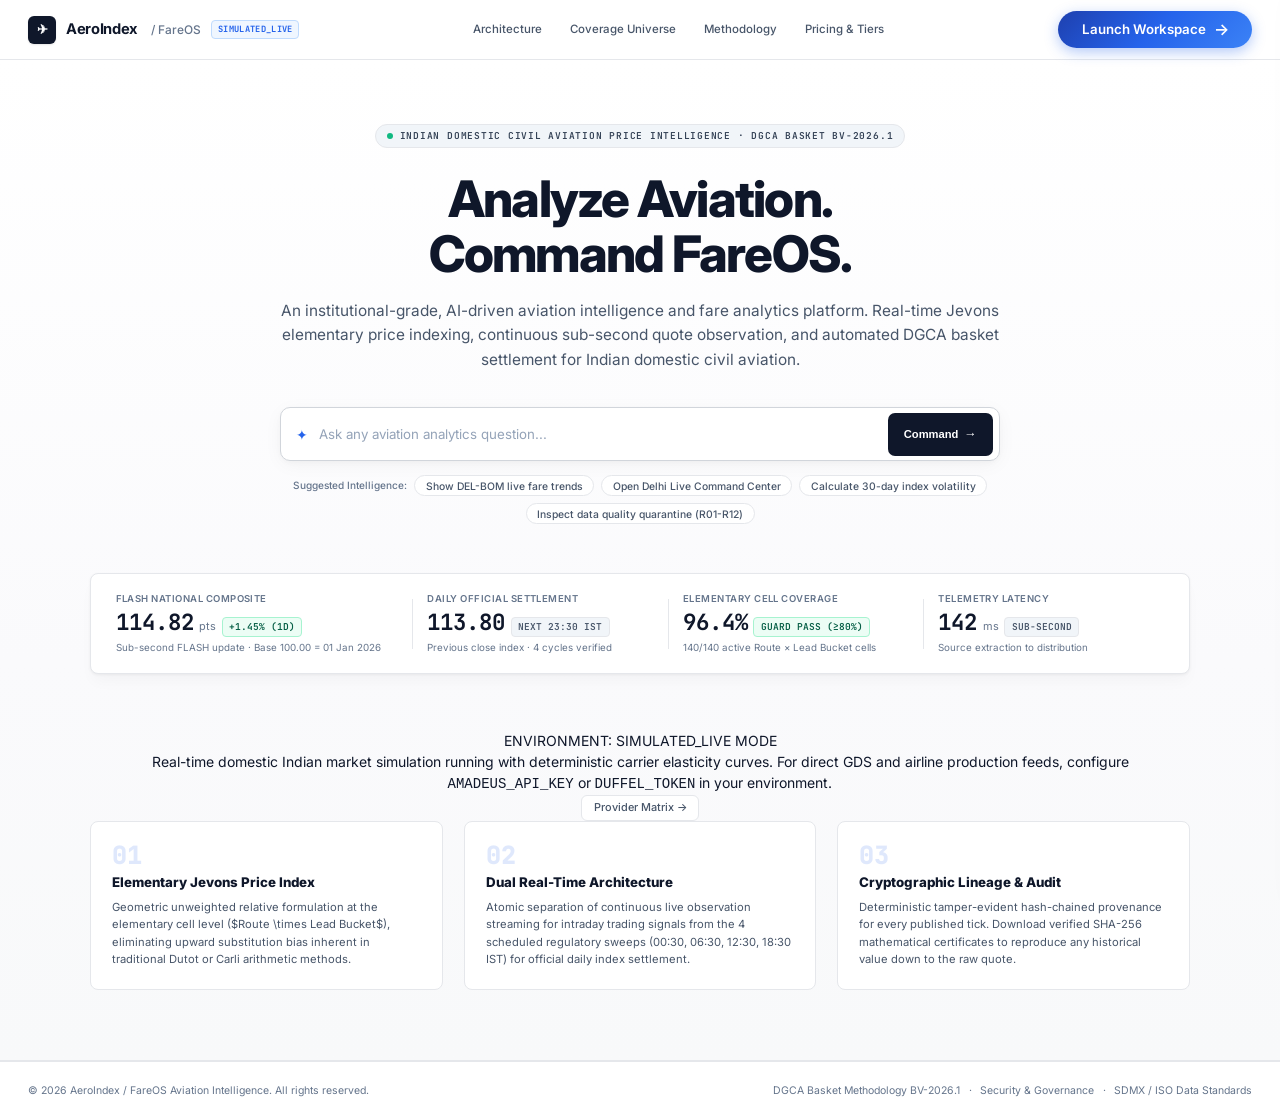
==== commit 9ecd8f75: "feat(api): implement institutional API ACCESS topbar command and full-featured data platform surface" ====
--- a/services/web/public/index.html
+++ b/services/web/public/index.html
@@ -502,7 +502,7 @@
           <button class="sidebar-nav-item" data-tab="api-dev">
             <span class="nav-item-icon">💻</span>
             <span class="nav-item-num">30</span>
-            <span class="nav-item-text">API & Developer Explorer</span>
+            <span class="nav-item-text">Government API & Data Access</span>
           </button>
 
           <button class="sidebar-nav-item" data-tab="datasets">
@@ -667,6 +667,11 @@
               </button>
               <button class="btn btn-accent" id="btn-provenance" title="Inspect mathematical formula & cryptographic audit">
                 Reproduce This #
+              </button>
+              <button class="btn btn-api-access" id="btn-topbar-api-access" title="Open Machine-Readable Airfare Intelligence API Workspace (v1)">
+                <span class="api-status-indicator-dot" id="topbar-api-dot"></span>
+                <span class="api-access-label">API ACCESS</span>
+                <span class="api-access-badge">v1</span>
               </button>
               <button class="btn btn-primary" id="btn-open-ai-chat" title="Open Ask AeroIndex AI Analyst">
                 ✦ Ask AI
@@ -8895,42 +8900,993 @@
             </div>
           </section>
 
-          <!-- TAB 30: API & DEVELOPER EXPLORER -->
+                              <!-- TAB 30: GOVERNMENT & INSTITUTIONAL DATA API (v1) -->
           <section class="tab-pane" id="pane-api-dev">
-            <div class="glass-panel chart-container">
-              <div class="chart-header">
-                <div>
-                  <h2 class="chart-title">Interactive REST & WebSocket API Explorer</h2>
-                  <div class="chart-subtitle">Production endpoints, authentication keys, and SDK snippets</div>
-                </div>
-              </div>
-              <div class="api-explorer-box">
-                <div class="endpoint-row">
-                  <span class="method get">GET</span>
-                  <span class="url">/api/v1/flights/delhi-live</span>
-                  <button class="btn btn-ghost test-api-btn" data-url="/api/v1/flights/delhi-live">Execute</button>
-                </div>
-                <div class="endpoint-row">
-                  <span class="method get">GET</span>
-                  <span class="url">/api/v1/index/current</span>
-                  <button class="btn btn-ghost test-api-btn" data-url="/api/v1/index/current">Execute</button>
-                </div>
-                <div class="endpoint-row">
-                  <span class="method get">GET</span>
-                  <span class="url">/api/v1/providers/status</span>
-                  <button class="btn btn-ghost test-api-btn" data-url="/api/v1/providers/status">Execute</button>
-                </div>
-                <div class="endpoint-row">
-                  <span class="method get">GET</span>
-                  <span class="url">/api/v1/waterfall</span>
-                  <button class="btn btn-ghost test-api-btn" data-url="/api/v1/waterfall">Execute</button>
-                </div>
-                <pre class="api-response-pre" id="api-explorer-response">// Click 'Execute' above to test live endpoints</pre>
-              </div>
+            <div class="gov-api-container">
+              
+              <!-- 01. HERO SECTION: MACHINE-READABLE AIRFARE INTELLIGENCE -->
+              <div class="glass-panel gov-api-hero-panel">
+                <div class="gov-api-hero-grid">
+                  <!-- Left: Value Proposition & Base URL -->
+                  <div class="gov-api-hero-left">
+                    <div class="gov-api-hero-badges">
+                      <span class="gov-api-pill gov-api-pill-blue">AEROINDEX REST API v1.0.0</span>
+                      <span class="gov-api-pill gov-api-pill-green" id="hero-status-pill">
+                        <span class="api-status-indicator-dot"></span> API OPERATIONAL
+                      </span>
+                      <span class="gov-api-pill gov-api-pill-purple">INSTITUTIONAL GRADE</span>
+                      <span class="gov-api-pill gov-api-pill-amber">₹0 BUDGET ARCHITECTURE</span>
+                    </div>
+
+                    <div class="gov-api-hero-supertitle">AEROINDEX API</div>
+                    <h1 class="gov-api-hero-title">Machine-Readable Airfare Intelligence</h1>
+                    <p class="gov-api-hero-subtitle">
+                      Access published AeroIndex datasets through a versioned, documented API designed for authorized institutional consumption. The same intelligence powering the AeroIndex workspace can be accessed programmatically through structured REST endpoints.
+                    </p>
+
+                    <!-- Base URL Bar -->
+                    <div class="gov-api-base-url-bar">
+                      <div class="base-url-meta">
+                        <span class="base-url-tag">BASE URL</span>
+                        <code class="base-url-val" id="hero-base-url-val">https://aeroindex.org/api/v1</code>
+                      </div>
+                      <button class="btn btn-ghost btn-sm" id="btn-hero-copy-base-url" title="Copy Base URL">
+                        <svg width="13" height="13" viewBox="0 0 24 24" fill="none" stroke="currentColor" stroke-width="2"><rect x="9" y="9" width="13" height="13" rx="2" ry="2"></rect><path d="M5 15H4a2 2 0 0 1-2-2V4a2 2 0 0 1 2-2h9a2 2 0 0 1 2 2v1"></path></svg>
+                        Copy URL
+                      </button>
+                    </div>
+
+                    <!-- Hero Quick Actions -->
+                    <div class="gov-api-hero-actions">
+                      <button class="btn btn-primary" id="btn-hero-run-pipeline-test">
+                        <svg width="14" height="14" viewBox="0 0 24 24" fill="none" stroke="currentColor" stroke-width="2.5"><polygon points="5 3 19 12 5 21 5 3"></polygon></svg>
+                        Run Live Pipeline Test
+                      </button>
+                      <a href="/api/docs" target="_blank" class="btn btn-outline" id="btn-hero-open-docs">
+                        <svg width="14" height="14" viewBox="0 0 24 24" fill="none" stroke="currentColor" stroke-width="2"><polygon points="12 2 2 7 12 12 22 7 12 2"></polygon><polyline points="2 17 12 22 22 17"></polyline><polyline points="2 12 12 17 22 12"></polyline></svg>
+                        Interactive Docs
+                      </a>
+                      <a href="/api/v1/openapi.json" target="_blank" class="btn btn-outline" id="btn-hero-open-spec">
+                        <svg width="14" height="14" viewBox="0 0 24 24" fill="none" stroke="currentColor" stroke-width="2"><path d="M14 2H6a2 2 0 0 0-2 2v16a2 2 0 0 0 2 2h12a2 2 0 0 0 2-2V8z"></path><polyline points="14 2 14 8 20 8"></polyline><line x1="16" y1="13" x2="8" y2="13"></line><line x1="16" y1="17" x2="8" y2="17"></line><polyline points="10 9 9 9 8 9"></polyline></svg>
+                        OpenAPI 3.1 Spec
+                      </a>
+                    </div>
+                  </div>
+
+                  <!-- Right: Live Terminal Request / Response Preview -->
+                  <div class="gov-api-hero-right">
+                    <div class="gov-api-terminal-card">
+                      <div class="gov-api-terminal-header">
+                        <div class="terminal-dots">
+                          <span class="terminal-dot term-dot-red"></span>
+                          <span class="terminal-dot term-dot-yellow"></span>
+                          <span class="terminal-dot term-dot-green"></span>
+                        </div>
+                        <div class="terminal-title">LIVE TERMINAL · GET /api/v1/index/latest</div>
+                        <div class="terminal-controls">
+                          <span class="gov-api-pill gov-api-pill-green" id="hero-terminal-status-pill">200 OK</span>
+                          <button class="btn btn-ghost btn-xs" id="btn-hero-terminal-copy" style="color: #38bdf8;">Copy</button>
+                        </div>
+                      </div>
+                      <div class="gov-api-terminal-body">
+                        <div class="terminal-req-line">
+                          <span class="term-prompt">$</span>
+                          <span class="term-cmd">curl -s "https://aeroindex.org/api/v1/index/latest"</span>
+                        </div>
+                        <div class="terminal-res-meta">
+                          <span>HTTP/1.1 200 OK</span> · <span>Content-Type: application/json</span> · <span>Latency: <strong id="hero-terminal-latency">12 ms</strong></span>
+                        </div>
+                        <pre class="terminal-res-code" id="hero-terminal-json-preview">{
+  "success": true,
+  "data": {
+    "series_id": "APIX-NAT-COMP",
+    "index_value": 114.82,
+    "change_prev_settlement_bps": 102,
+    "publication_status": "FLASH",
+    "lead_time_disaggregation": {
+      "L01": { "index": 175.2, "premium_pct": 75.3 },
+      "L14": { "index": 100.0, "premium_pct": 0.0 },
+      "L60": { "index": 73.0, "premium_pct": -27.0 }
+    }
+  },
+  "meta": {
+    "api_version": "v1.0.0",
+    "data_status": "SIMULATED_LIVE",
+    "methodology_version": "JEVONS-2026.1"
+  }
+}</pre>
+                      </div>
+                    </div>
+                  </div>
+                </div>
+              </div>
+
+              <!-- 02. EXPLANATORY STRIP: WHY API ACCESS? -->
+              <div class="glass-panel gov-api-pipeline-strip">
+                <div class="gov-api-strip-header">
+                  <div class="gov-api-strip-badge">PURPOSE & CONSUMPTION MODEL</div>
+                  <h3 class="gov-api-strip-title">Why API Access?</h3>
+                  <p class="gov-api-strip-subtitle">
+                    Dashboard users see AeroIndex. External systems can consume AeroIndex. Designed for authorized institutional consumption, supporting machine-readable access for potential institutional consumers such as statistical and policy-data systems.
+                  </p>
+                </div>
+
+                <div class="gov-api-flow-steps">
+                  <div class="gov-api-flow-step">
+                    <div class="step-circle">1</div>
+                    <div class="step-label">OBSERVE</div>
+                    <div class="step-desc">12,842 daily flight universe</div>
+                  </div>
+                  <div class="flow-arrow">→</div>
+                  <div class="gov-api-flow-step">
+                    <div class="step-circle">2</div>
+                    <div class="step-label">CLEAN</div>
+                    <div class="step-desc">R01–R12 quality quarantine</div>
+                  </div>
+                  <div class="flow-arrow">→</div>
+                  <div class="gov-api-flow-step">
+                    <div class="step-circle">3</div>
+                    <div class="step-label">INDEX</div>
+                    <div class="step-desc">Two-tier Jevons formula</div>
+                  </div>
+                  <div class="flow-arrow">→</div>
+                  <div class="gov-api-flow-step">
+                    <div class="step-circle">4</div>
+                    <div class="step-label">EXPLAIN</div>
+                    <div class="step-desc">Additive waterfall attribution</div>
+                  </div>
+                  <div class="flow-arrow">→</div>
+                  <div class="gov-api-flow-step step-highlight">
+                    <div class="step-circle">5</div>
+                    <div class="step-label">EXPOSE VIA API</div>
+                    <div class="step-desc">Machine-readable REST JSON</div>
+                  </div>
+                  <div class="flow-arrow">→</div>
+                  <div class="gov-api-flow-step">
+                    <div class="step-circle">6</div>
+                    <div class="step-label">CONSUME</div>
+                    <div class="step-desc">RBI, NSO, Research models</div>
+                  </div>
+                </div>
+              </div>
+
+              <!-- 03. API STATUS COMMAND BAR -->
+              <div class="glass-panel gov-api-status-bar">
+                <div class="gov-status-cell">
+                  <div class="gov-status-label">API STATUS</div>
+                  <div class="gov-status-val" style="color: #059669;">
+                    <span class="api-status-indicator-dot"></span> OPERATIONAL
+                  </div>
+                  <div class="gov-status-sub">All REST handlers active</div>
+                </div>
+                <div class="gov-status-cell">
+                  <div class="gov-status-label">VERSION</div>
+                  <div class="gov-status-val" style="color: #2563EB;">v1.0.0</div>
+                  <div class="gov-status-sub">Semantic stability locked</div>
+                </div>
+                <div class="gov-status-cell">
+                  <div class="gov-status-label">FORMAT</div>
+                  <div class="gov-status-val" style="color: #0F172A;">JSON (RFC 8259)</div>
+                  <div class="gov-status-sub">UTF-8 deterministic envelope</div>
+                </div>
+                <div class="gov-status-cell">
+                  <div class="gov-status-label">AUTHENTICATION</div>
+                  <div class="gov-status-val" style="color: #7C3AED;">API KEY (SHA-256)</div>
+                  <div class="gov-status-sub">Bearer or X-API-Key</div>
+                </div>
+                <div class="gov-status-cell">
+                  <div class="gov-status-label">LATEST DATA FRESHNESS</div>
+                  <div class="gov-status-val" id="cmdbar-freshness-val" style="color: #0F172A; font-size: 0.88rem;">--</div>
+                  <div class="gov-status-sub">Calibrated DGCA cycle</div>
+                </div>
+                <div class="gov-status-cell">
+                  <div class="gov-status-label">INDEX STATE</div>
+                  <div class="gov-status-val" id="cmdbar-index-state-val" style="color: #2563EB;">SIMULATED_LIVE</div>
+                  <div class="gov-status-sub">20-Route National Basket</div>
+                </div>
+                <div class="gov-status-cell">
+                  <div class="gov-status-label">DOCUMENTATION</div>
+                  <div class="gov-status-val" style="color: #059669;">OPENAPI 3.1.0</div>
+                  <div class="gov-status-sub">Machine & human contract</div>
+                </div>
+              </div>
+
+              <!-- 04. INTERACTIVE ARCHITECTURE PIPELINE -->
+              <div class="glass-panel gov-api-arch-panel">
+                <div class="chart-header" style="justify-content: space-between; align-items: center;">
+                  <div>
+                    <h3 class="chart-title" style="font-size: 1.1rem;">API → AeroIndex Pipeline Architecture</h3>
+                    <div class="chart-subtitle">Click any pipeline node to inspect its internal workspace module within AeroIndex</div>
+                  </div>
+                  <span class="gov-api-pill gov-api-pill-blue">INTERACTIVE ARCHITECTURE</span>
+                </div>
+
+                <div class="gov-api-arch-diagram">
+                  <div class="arch-node" data-nav="overview" title="Explore National Flight Universe">
+                    <div class="arch-icon">🌐</div>
+                    <div class="arch-title">DATA SOURCES</div>
+                    <div class="arch-desc">5 Airline & OTA feeds</div>
+                  </div>
+                  <div class="arch-connector">→</div>
+                  <div class="arch-node" data-nav="sources" title="Inspect Raw Quote Ingestion Telemetry">
+                    <div class="arch-icon">📥</div>
+                    <div class="arch-title">RAW OBSERVATIONS</div>
+                    <div class="arch-desc">18,450 daily quotes</div>
+                  </div>
+                  <div class="arch-connector">→</div>
+                  <div class="arch-node" data-nav="quality" title="Inspect R01-R12 Cleaning Rules">
+                    <div class="arch-icon">🛡️</div>
+                    <div class="arch-title">QUALITY ENGINE</div>
+                    <div class="arch-desc">R01–R12 Rules & MAD</div>
+                  </div>
+                  <div class="arch-connector">→</div>
+                  <div class="arch-node" data-nav="delhi-live" title="Inspect Clean Flight Universe">
+                    <div class="arch-icon">✈️</div>
+                    <div class="arch-title">CLEAN QUOTES</div>
+                    <div class="arch-desc">42 Monitored routes</div>
+                  </div>
+                  <div class="arch-connector">→</div>
+                  <div class="arch-node" data-nav="explorer" title="Inspect Jevons Index Formula">
+                    <div class="arch-icon">📐</div>
+                    <div class="arch-title">INDEX ENGINE</div>
+                    <div class="arch-desc">Two-tier Jevons aggregations</div>
+                  </div>
+                  <div class="arch-connector">→</div>
+                  <div class="arch-node" data-nav="waterfall" title="Inspect Additive Waterfall Attribution">
+                    <div class="arch-icon">📊</div>
+                    <div class="arch-title">FLASH / OFFICIAL</div>
+                    <div class="arch-desc">Settlement & attribution</div>
+                  </div>
+                  <div class="arch-connector">→</div>
+                  <div class="arch-node arch-node-active" title="You are currently here">
+                    <div class="arch-icon">⚡</div>
+                    <div class="arch-title">AEROINDEX REST API</div>
+                    <div class="arch-desc">Versioned /api/v1/</div>
+                  </div>
+                  <div class="arch-connector">→</div>
+                  <div class="arch-node" data-nav="ai-analyst" title="Ask AeroIndex AI Analyst">
+                    <div class="arch-icon">🏛️</div>
+                    <div class="arch-title">EXTERNAL CONSUMERS</div>
+                    <div class="arch-desc">RBI, NSO, Research</div>
+                  </div>
+                </div>
+              </div>
+
+              <!-- 05. VERIFY THE PIPELINE: LIVE SEQUENTIAL TEST -->
+              <div class="glass-panel gov-api-test-panel" id="section-live-pipeline-test">
+                <div class="chart-header" style="justify-content: space-between; align-items: center;">
+                  <div>
+                    <h3 class="chart-title" style="font-size: 1.15rem;">Verify the Pipeline: End-to-End Live Test</h3>
+                    <div class="chart-subtitle">
+                      Visually prove the API is genuinely operational. Executes sequential requests against /health, /metadata, and /index/latest, verifying latency, schema, and data freshness in real time.
+                    </div>
+                  </div>
+                  <button class="btn btn-primary" id="btn-run-pipeline-test-now" style="font-size: 0.85rem; padding: 0.55rem 1.1rem;">
+                    <svg width="14" height="14" viewBox="0 0 24 24" fill="none" stroke="currentColor" stroke-width="2.5"><polygon points="5 3 19 12 5 21 5 3"></polygon></svg>
+                    RUN LIVE PIPELINE TEST
+                  </button>
+                </div>
+
+                <!-- Live Test Telemetry Cards -->
+                <div class="gov-api-test-results-grid" style="margin-top: 1rem;">
+                  <div class="gov-api-test-card" id="test-card-reachable">
+                    <div class="test-card-icon">○</div>
+                    <div class="test-card-info">
+                      <div class="test-card-title">1. API REACHABLE</div>
+                      <div class="test-card-sub" id="test-reachable-sub">Waiting for execution...</div>
+                    </div>
+                    <div class="test-card-badge" id="test-reachable-badge">PENDING</div>
+                  </div>
+
+                  <div class="gov-api-test-card" id="test-card-auth">
+                    <div class="test-card-icon">○</div>
+                    <div class="test-card-info">
+                      <div class="test-card-title">2. AUTHENTICATION VALID</div>
+                      <div class="test-card-sub" id="test-auth-sub">Waiting for execution...</div>
+                    </div>
+                    <div class="test-card-badge" id="test-auth-badge">PENDING</div>
+                  </div>
+
+                  <div class="gov-api-test-card" id="test-card-dataset">
+                    <div class="test-card-icon">○</div>
+                    <div class="test-card-info">
+                      <div class="test-card-title">3. DATASET AVAILABLE</div>
+                      <div class="test-card-sub" id="test-dataset-sub">Waiting for execution...</div>
+                    </div>
+                    <div class="test-card-badge" id="test-dataset-badge">PENDING</div>
+                  </div>
+
+                  <div class="gov-api-test-card" id="test-card-envelope">
+                    <div class="test-card-icon">○</div>
+                    <div class="test-card-info">
+                      <div class="test-card-title">4. RESPONSE ENVELOPE VALID</div>
+                      <div class="test-card-sub" id="test-envelope-sub">Waiting for execution...</div>
+                    </div>
+                    <div class="test-card-badge" id="test-envelope-badge">PENDING</div>
+                  </div>
+
+                  <div class="gov-api-test-card" id="test-card-schema">
+                    <div class="test-card-icon">○</div>
+                    <div class="test-card-info">
+                      <div class="test-card-title">5. SCHEMA & FORMULA VALID</div>
+                      <div class="test-card-sub" id="test-schema-sub">Waiting for execution...</div>
+                    </div>
+                    <div class="test-card-badge" id="test-schema-badge">PENDING</div>
+                  </div>
+
+                  <div class="gov-api-test-card" id="test-card-freshness">
+                    <div class="test-card-icon">○</div>
+                    <div class="test-card-info">
+                      <div class="test-card-title">6. FRESHNESS VERIFIED</div>
+                      <div class="test-card-sub" id="test-freshness-sub">Waiting for execution...</div>
+                    </div>
+                    <div class="test-card-badge" id="test-freshness-badge">PENDING</div>
+                  </div>
+                </div>
+
+                <!-- Test Log Console -->
+                <div class="gov-api-test-log-box" id="pipeline-test-log">
+                  <div class="test-log-line test-log-info">Ready. Click "RUN LIVE PIPELINE TEST" to execute live diagnostics against the real AeroIndex backend.</div>
+                </div>
+              </div>
+
+              <!-- 06. API ENDPOINT EXPLORER & REQUEST BUILDER -->
+              <div class="glass-panel chart-container" id="section-api-explorer">
+                <div class="chart-header" style="justify-content: space-between; align-items: flex-start; flex-wrap: wrap; gap: 1rem;">
+                  <div>
+                    <h3 class="chart-title" style="font-size: 1.2rem;">API Endpoint Explorer & Request Builder</h3>
+                    <div class="chart-subtitle">
+                      Browse all implemented endpoints, configure parameters, execute authenticated requests against the real engine, and inspect structured JSON payloads with syntax highlighting and line numbers.
+                    </div>
+                  </div>
+                  <div style="display: flex; gap: 0.5rem; align-items: center;">
+                    <span style="font-size: 0.76rem; color: var(--text-muted);">Mode:</span>
+                    <span class="gov-api-pill gov-api-pill-green">LIVE SERVER EXECUTION</span>
+                  </div>
+                </div>
+
+                <div class="gov-api-explorer-workspace">
+                  
+                  <!-- Left: Categorized Endpoint Registry -->
+                  <div class="gov-api-registry-sidebar">
+                    <div class="registry-sidebar-header">
+                      <span>ENDPOINT REGISTRY</span>
+                      <span class="gov-api-pill gov-api-pill-blue" style="font-size: 0.65rem;">14 IMPLEMENTED</span>
+                    </div>
+
+                    <div class="registry-category">
+                      <div class="registry-cat-title">INDEX</div>
+                      <div class="registry-item active" data-ep="/api/v1/index/latest" data-method="GET" data-params="series_id=APIX-NAT-COMP&publication_status=FLASH" data-auth="PUBLIC">
+                        <span class="badge-method badge-get">GET</span>
+                        <div class="reg-item-meta">
+                          <span class="reg-item-path">/index/latest</span>
+                          <span class="reg-item-desc">Latest index & lead curves</span>
+                        </div>
+                      </div>
+                      <div class="registry-item" data-ep="/api/v1/index/history" data-method="GET" data-params="limit=10&page=1" data-auth="INSTITUTIONAL">
+                        <span class="badge-method badge-get">GET</span>
+                        <div class="reg-item-meta">
+                          <span class="reg-item-path">/index/history</span>
+                          <span class="reg-item-desc">Historical daily series</span>
+                        </div>
+                      </div>
+                    </div>
+
+                    <div class="registry-category">
+                      <div class="registry-cat-title">ROUTES</div>
+                      <div class="registry-item" data-ep="/api/v1/routes" data-method="GET" data-params="limit=10" data-auth="INSTITUTIONAL">
+                        <span class="badge-method badge-get">GET</span>
+                        <div class="reg-item-meta">
+                          <span class="reg-item-path">/routes</span>
+                          <span class="reg-item-desc">20-route basket spreads</span>
+                        </div>
+                      </div>
+                      <div class="registry-item" data-ep="/api/v1/routes/DEL-BOM" data-method="GET" data-params="" data-auth="INSTITUTIONAL">
+                        <span class="badge-method badge-get">GET</span>
+                        <div class="reg-item-meta">
+                          <span class="reg-item-path">/routes/{route_id}</span>
+                          <span class="reg-item-desc">Corridor detail & carriers</span>
+                        </div>
+                      </div>
+                      <div class="registry-item" data-ep="/api/v1/routes/DEL-BOM/history" data-method="GET" data-params="limit=15" data-auth="INSTITUTIONAL">
+                        <span class="badge-method badge-get">GET</span>
+                        <div class="reg-item-meta">
+                          <span class="reg-item-path">/routes/{id}/history</span>
+                          <span class="reg-item-desc">Corridor historical series</span>
+                        </div>
+                      </div>
+                    </div>
+
+                    <div class="registry-category">
+                      <div class="registry-cat-title">CARRIERS</div>
+                      <div class="registry-item" data-ep="/api/v1/carriers" data-method="GET" data-params="" data-auth="INSTITUTIONAL">
+                        <span class="badge-method badge-get">GET</span>
+                        <div class="reg-item-meta">
+                          <span class="reg-item-path">/carriers</span>
+                          <span class="reg-item-desc">DGCA share vs basket share</span>
+                        </div>
+                      </div>
+                      <div class="registry-item" data-ep="/api/v1/carriers/6E" data-method="GET" data-params="" data-auth="INSTITUTIONAL">
+                        <span class="badge-method badge-get">GET</span>
+                        <div class="reg-item-meta">
+                          <span class="reg-item-path">/carriers/{carrier_id}</span>
+                          <span class="reg-item-desc">Specific airline yields</span>
+                        </div>
+                      </div>
+                    </div>
+
+                    <div class="registry-category">
+                      <div class="registry-cat-title">ANALYTICS</div>
+                      <div class="registry-item" data-ep="/api/v1/attribution/latest" data-method="GET" data-params="" data-auth="INSTITUTIONAL">
+                        <span class="badge-method badge-get">GET</span>
+                        <div class="reg-item-meta">
+                          <span class="reg-item-path">/attribution/latest</span>
+                          <span class="reg-item-desc">What-moved waterfall</span>
+                        </div>
+                      </div>
+                      <div class="registry-item" data-ep="/api/v1/anomalies" data-method="GET" data-params="route_id=DEL-BOM" data-auth="INSTITUTIONAL">
+                        <span class="badge-method badge-get">GET</span>
+                        <div class="reg-item-meta">
+                          <span class="reg-item-path">/anomalies</span>
+                          <span class="reg-item-desc">Modified Z-score anomalies</span>
+                        </div>
+                      </div>
+                      <div class="registry-item" data-ep="/api/v1/coverage" data-method="GET" data-params="" data-auth="INSTITUTIONAL">
+                        <span class="badge-method badge-get">GET</span>
+                        <div class="reg-item-meta">
+                          <span class="reg-item-path">/coverage</span>
+                          <span class="reg-item-desc">NCO-2026.1 80% guard</span>
+                        </div>
+                      </div>
+                    </div>
+
+                    <div class="registry-category">
+                      <div class="registry-cat-title">PROVENANCE</div>
+                      <div class="registry-item" data-ep="/api/v1/provenance/APIX-2026-09-27" data-method="GET" data-params="" data-auth="INSTITUTIONAL">
+                        <span class="badge-method badge-get">GET</span>
+                        <div class="reg-item-meta">
+                          <span class="reg-item-path">/provenance/{id}</span>
+                          <span class="reg-item-desc">SHA-256 replay certificate</span>
+                        </div>
+                      </div>
+                    </div>
+
+                    <div class="registry-category">
+                      <div class="registry-cat-title">SYSTEM & AUTH</div>
+                      <div class="registry-item" data-ep="/api/v1/health" data-method="GET" data-params="" data-auth="PUBLIC">
+                        <span class="badge-method badge-get">GET</span>
+                        <div class="reg-item-meta">
+                          <span class="reg-item-path">/health</span>
+                          <span class="reg-item-desc">Subsystems & latency</span>
+                        </div>
+                      </div>
+                      <div class="registry-item" data-ep="/api/v1/metadata" data-method="GET" data-params="" data-auth="PUBLIC">
+                        <span class="badge-method badge-get">GET</span>
+                        <div class="reg-item-meta">
+                          <span class="reg-item-path">/metadata</span>
+                          <span class="reg-item-desc">Methodology contract</span>
+                        </div>
+                      </div>
+                      <div class="registry-item" data-ep="/api/v1/auth/keys" data-method="GET" data-params="" data-auth="PUBLIC">
+                        <span class="badge-method badge-get">GET</span>
+                        <div class="reg-item-meta">
+                          <span class="reg-item-path">/auth/keys</span>
+                          <span class="reg-item-desc">List registered API keys</span>
+                        </div>
+                      </div>
+                      <div class="registry-item" data-ep="/api/v1/auth/keys/generate" data-method="POST" data-params="name=Sandbox%20Evaluator&org=SIH%202026%20Jury" data-auth="PUBLIC">
+                        <span class="badge-method badge-post">POST</span>
+                        <div class="reg-item-meta">
+                          <span class="reg-item-path">/auth/keys/generate</span>
+                          <span class="reg-item-desc">Issue real API key</span>
+                        </div>
+                      </div>
+                      <div class="registry-item" data-ep="/api/v1/auth/keys/revoke" data-method="POST" data-params="key_id=KEY-EVAL-SANDBOX-99" data-auth="PUBLIC">
+                        <span class="badge-method badge-post">POST</span>
+                        <div class="reg-item-meta">
+                          <span class="reg-item-path">/auth/keys/revoke</span>
+                          <span class="reg-item-desc">Revoke an active key</span>
+                        </div>
+                      </div>
+                    </div>
+                  </div>
+
+                  <!-- Right: Request Builder & JSON Console -->
+                  <div class="gov-api-console-main">
+                    
+                    <!-- Top: URL & Parameter Builder -->
+                    <div class="gov-api-builder-card">
+                      <div class="builder-url-row">
+                        <span class="badge-method badge-method-lg badge-get" id="builder-method-badge">GET</span>
+                        <div class="builder-url-input-wrap">
+                          <span class="builder-origin-prefix" id="builder-origin-prefix">https://aeroindex.org</span>
+                          <input type="text" class="builder-endpoint-input" id="builder-endpoint-input" value="/api/v1/index/latest">
+                        </div>
+                        <button class="btn btn-primary" id="btn-builder-execute" style="padding: 0.6rem 1.4rem; font-size: 0.88rem; font-weight: 600;">
+                          <svg width="14" height="14" viewBox="0 0 24 24" fill="none" stroke="currentColor" stroke-width="2.5"><polygon points="5 3 19 12 5 21 5 3"></polygon></svg>
+                          EXECUTE REQUEST
+                        </button>
+                      </div>
+
+                      <div class="builder-params-grid">
+                        <div class="builder-field">
+                          <label class="builder-label">Query / Path Parameters</label>
+                          <input type="text" class="gov-api-input" id="builder-params-input" value="series_id=APIX-NAT-COMP&publication_status=FLASH" placeholder="e.g. limit=10&page=1">
+                        </div>
+
+                        <div class="builder-field">
+                          <label class="builder-label">
+                            <span>Authentication Key</span>
+                            <span class="gov-api-pill gov-api-pill-green" id="builder-auth-pill" style="font-size: 0.65rem;">PUBLIC / NO KEY REQ</span>
+                          </label>
+                          <select class="gov-api-select" id="builder-auth-select">
+                            <option value="aero_eval_sandbox_key" selected>Evaluation Sandbox Key (aero_eval_sandbox_key) · 120 RPM</option>
+                            <option value="aero_inst_rbi_research_2026">Reserve Bank of India (aero_inst_rbi_research_2026) · 300 RPM</option>
+                            <option value="aero_inst_nso_stat_2026">National Statistical Office (aero_inst_nso_stat_2026) · 300 RPM</option>
+                            <option value="UNAUTHENTICATED">Unauthenticated (Test 401 Unauthorized)</option>
+                            <option value="CUSTOM">Custom Key Input...</option>
+                          </select>
+                          <input type="text" class="gov-api-input" id="builder-custom-key-input" style="display: none; margin-top: 0.4rem;" placeholder="Enter custom institutional API key">
+                        </div>
+                      </div>
+
+                      <!-- cURL Box -->
+                      <div class="builder-curl-section">
+                        <div class="builder-curl-header">
+                          <span class="builder-curl-tag">TRY IT OUTSIDE AEROINDEX (cURL)</span>
+                          <button class="btn btn-ghost btn-xs" id="btn-builder-copy-curl" style="color: #38bdf8;">Copy cURL</button>
+                        </div>
+                        <div class="gov-api-curl-container">
+                          <code class="gov-api-curl-text" id="builder-curl-code">curl -s "https://aeroindex.org/api/v1/index/latest?series_id=APIX-NAT-COMP&publication_status=FLASH"</code>
+                        </div>
+                      </div>
+                    </div>
+
+                    <!-- Bottom: Formatted JSON Response Viewer -->
+                    <div class="gov-api-json-viewer-card">
+                      <div class="json-viewer-toolbar">
+                        <div class="json-viewer-status-group">
+                          <span style="font-size: 0.74rem; color: #94A3B8; font-weight: 600;">RESPONSE:</span>
+                          <span class="gov-api-pill gov-api-pill-green" id="viewer-status-pill">200 OK</span>
+                          <span class="json-metric-pill">TIME: <strong id="viewer-latency">12 ms</strong></span>
+                          <span class="json-metric-pill">SIZE: <strong id="viewer-size">1.8 KB</strong></span>
+                          <span class="json-metric-pill">LINES: <strong id="viewer-line-count">34</strong></span>
+                        </div>
+                        <div class="json-viewer-actions">
+                          <button class="btn btn-ghost btn-xs" id="btn-viewer-copy-json" style="color: #38bdf8;">Copy JSON</button>
+                          <button class="btn btn-ghost btn-xs" id="btn-viewer-copy-url">Copy URL</button>
+                          <button class="btn btn-ghost btn-xs" id="btn-viewer-toggle-wrap">Toggle Wrap</button>
+                        </div>
+                      </div>
+
+                      <div class="json-code-container">
+                        <div class="json-line-numbers" id="viewer-line-numbers">1
+2
+3
+4
+5</div>
+                        <pre class="json-code-body" id="viewer-code-body">// Ready. Click EXECUTE REQUEST to inspect live payload...</pre>
+                      </div>
+                    </div>
+
+                  </div>
+
+                </div>
+              </div>
+
+              <!-- 07. FUNCTIONAL API KEY MANAGEMENT SECTION -->
+              <div class="glass-panel chart-container" id="section-api-keys">
+                <div class="chart-header" style="justify-content: space-between; align-items: flex-start; flex-wrap: wrap; gap: 1rem;">
+                  <div>
+                    <div style="display: flex; align-items: center; gap: 0.5rem; margin-bottom: 0.3rem;">
+                      <span class="gov-api-pill gov-api-pill-purple">AUTHENTICATION</span>
+                      <span class="gov-api-pill gov-api-pill-green">● ENABLED</span>
+                    </div>
+                    <h3 class="chart-title" style="font-size: 1.18rem;">Institutional API Key Management</h3>
+                    <div class="chart-subtitle" style="max-width: 760px;">
+                      Issue, inspect, and revoke institutional credentials. AeroIndex stores only SHA-256 digests server-side. Plaintext keys are shown strictly once upon generation and never exposed through frontend source, URLs, or normal API responses.
+                    </div>
+                  </div>
+                  <button class="btn btn-primary" id="btn-open-generate-key-form" style="font-size: 0.85rem; padding: 0.5rem 1rem;">
+                    + GENERATE API KEY
+                  </button>
+                </div>
+
+                <!-- One-Time Key Reveal Banner (Shown only after generation) -->
+                <div class="gov-api-key-reveal-banner" id="key-reveal-banner" style="display: none;">
+                  <div class="key-reveal-header">
+                    <span class="key-reveal-icon">🔒</span>
+                    <div>
+                      <strong style="color: #F8FAFC; font-size: 0.9rem;">NEW INSTITUTIONAL API KEY GENERATED</strong>
+                      <div style="color: #FCA5A5; font-size: 0.78rem; margin-top: 0.15rem;">
+                        ⚠️ Save this key now. It will not be displayed again. Only the SHA-256 digest is stored server-side.
+                      </div>
+                    </div>
+                  </div>
+                  <div class="key-reveal-box">
+                    <code id="key-reveal-secret-val">aero_inst_...</code>
+                    <button class="btn btn-ghost btn-sm" id="btn-copy-revealed-key" style="color: #38BDF8;">
+                      Copy Key
+                    </button>
+                  </div>
+                </div>
+
+                <!-- Inline Generate Form (Toggled) -->
+                <div class="gov-api-key-form-inline" id="key-generate-form" style="display: none;">
+                  <div style="display: grid; grid-template-columns: 1fr 1fr auto; gap: 0.75rem; align-items: flex-end;">
+                    <div>
+                      <label class="builder-label">Key Name / Purpose</label>
+                      <input type="text" class="gov-api-input" id="input-new-key-name" placeholder="e.g. Monetary Policy Research Team" value="SIH Evaluation Jury Key">
+                    </div>
+                    <div>
+                      <label class="builder-label">Organization</label>
+                      <input type="text" class="gov-api-input" id="input-new-key-org" placeholder="e.g. Reserve Bank of India" value="Institutional Research & Evaluation">
+                    </div>
+                    <div style="display: flex; gap: 0.5rem;">
+                      <button class="btn btn-primary" id="btn-submit-generate-key">Issue Key</button>
+                      <button class="btn btn-outline" id="btn-cancel-generate-key">Cancel</button>
+                    </div>
+                  </div>
+                </div>
+
+                <!-- Active Keys Table -->
+                <div style="overflow-x: auto; margin-top: 1rem;">
+                  <table class="heatmap-table" style="width: 100%; font-size: 0.8rem;">
+                    <thead>
+                      <tr>
+                        <th style="text-align: left;">Key ID</th>
+                        <th style="text-align: left;">Name & Organization</th>
+                        <th style="text-align: center;">Tier & Rate Limit</th>
+                        <th style="text-align: left;">Scopes</th>
+                        <th style="text-align: left;">Created At</th>
+                        <th style="text-align: left;">Last Used</th>
+                        <th style="text-align: center;">Status</th>
+                        <th style="text-align: right;">Action</th>
+                      </tr>
+                    </thead>
+                    <tbody id="gov-api-keys-table-body">
+                      <!-- Rendered dynamically -->
+                    </tbody>
+                  </table>
+                </div>
+              </div>
+
+              <!-- 08. DATASET CATALOGUE -->
+              <div class="glass-panel table-card">
+                <div class="chart-header" style="justify-content: space-between; align-items: center;">
+                  <div>
+                    <h3 class="chart-title" style="font-size: 1.15rem;">Institutional Dataset Catalogue</h3>
+                    <div class="chart-subtitle">All resources exposed under the versioned <code>/api/v1/</code> namespace with explicit SLAs and denominators</div>
+                  </div>
+                  <span class="gov-api-pill gov-api-pill-blue">10 DATASETS ACTIVE</span>
+                </div>
+
+                <div class="gov-api-catalog-grid" style="margin-top: 1rem;">
+                  
+                  <div class="gov-catalog-card">
+                    <div class="cat-card-header">
+                      <span class="cat-card-title">Published Latest Index</span>
+                      <span class="gov-api-pill gov-api-pill-green">PUBLIC</span>
+                    </div>
+                    <div class="cat-card-desc">National Composite & Metro indices with 7-bucket advance purchase lead curves (L01-L60).</div>
+                    <div class="cat-card-route"><code>GET /api/v1/index/latest</code></div>
+                    <div class="cat-card-footer">
+                      <span class="cat-card-sla">Freshness: Sub-second tick</span>
+                      <button class="btn btn-ghost btn-xs gov-load-explorer-btn" data-endpoint="/api/v1/index/latest" data-params="series_id=APIX-NAT-COMP&publication_status=FLASH">Test in Explorer →</button>
+                    </div>
+                  </div>
+
+                  <div class="gov-catalog-card">
+                    <div class="cat-card-header">
+                      <span class="cat-card-title">Historical Daily Series</span>
+                      <span class="gov-api-pill gov-api-pill-blue">INSTITUTIONAL</span>
+                    </div>
+                    <div class="cat-card-desc">Daily 23:30 IST official settlement series with route sample counts and national coverage percentages.</div>
+                    <div class="cat-card-route"><code>GET /api/v1/index/history</code></div>
+                    <div class="cat-card-footer">
+                      <span class="cat-card-sla">Freshness: Daily settlement</span>
+                      <button class="btn btn-ghost btn-xs gov-load-explorer-btn" data-endpoint="/api/v1/index/history" data-params="limit=15&page=1">Test in Explorer →</button>
+                    </div>
+                  </div>
+
+                  <div class="gov-catalog-card">
+                    <div class="cat-card-header">
+                      <span class="cat-card-title">Route Corridor Intelligence</span>
+                      <span class="gov-api-pill gov-api-pill-blue">INSTITUTIONAL</span>
+                    </div>
+                    <div class="cat-card-desc">Top-20 DGCA passenger volume-weighted corridors with rolling medians, minimum fares, and carrier counts.</div>
+                    <div class="cat-card-route"><code>GET /api/v1/routes</code></div>
+                    <div class="cat-card-footer">
+                      <span class="cat-card-sla">Freshness: 15-min rolling</span>
+                      <button class="btn btn-ghost btn-xs gov-load-explorer-btn" data-endpoint="/api/v1/routes" data-params="limit=10">Test in Explorer →</button>
+                    </div>
+                  </div>
+
+                  <div class="gov-catalog-card">
+                    <div class="cat-card-header">
+                      <span class="cat-card-title">Specific Corridor Spreads</span>
+                      <span class="gov-api-pill gov-api-pill-blue">INSTITUTIONAL</span>
+                    </div>
+                    <div class="cat-card-desc">Complete lead-curve breakdown (L01-L60) and airline market share for individual monitored city-pairs.</div>
+                    <div class="cat-card-route"><code>GET /api/v1/routes/{route_id}</code></div>
+                    <div class="cat-card-footer">
+                      <span class="cat-card-sla">Freshness: 15-min rolling</span>
+                      <button class="btn btn-ghost btn-xs gov-load-explorer-btn" data-endpoint="/api/v1/routes/DEL-BOM" data-params="">Test in Explorer →</button>
+                    </div>
+                  </div>
+
+                  <div class="gov-catalog-card">
+                    <div class="cat-card-header">
+                      <span class="cat-card-title">Carrier Operational Intelligence</span>
+                      <span class="gov-api-pill gov-api-pill-blue">INSTITUTIONAL</span>
+                    </div>
+                    <div class="cat-card-desc">Distinguishes DGCA reported passenger market share from AeroIndex domestic basket sampling weights.</div>
+                    <div class="cat-card-route"><code>GET /api/v1/carriers</code></div>
+                    <div class="cat-card-footer">
+                      <span class="cat-card-sla">Freshness: Continuous sampling</span>
+                      <button class="btn btn-ghost btn-xs gov-load-explorer-btn" data-endpoint="/api/v1/carriers" data-params="">Test in Explorer →</button>
+                    </div>
+                  </div>
+
+                  <div class="gov-catalog-card">
+                    <div class="cat-card-header">
+                      <span class="cat-card-title">Index Attribution Decomposition</span>
+                      <span class="gov-api-pill gov-api-pill-blue">INSTITUTIONAL</span>
+                    </div>
+                    <div class="cat-card-desc">Exact mathematical reconciliation (+145 bps) of corridor and carrier price drivers with strict non-causal discipline.</div>
+                    <div class="cat-card-route"><code>GET /api/v1/attribution/latest</code></div>
+                    <div class="cat-card-footer">
+                      <span class="cat-card-sla">Freshness: Settlement + Flash</span>
+                      <button class="btn btn-ghost btn-xs gov-load-explorer-btn" data-endpoint="/api/v1/attribution/latest" data-params="">Test in Explorer →</button>
+                    </div>
+                  </div>
+
+                  <div class="gov-catalog-card">
+                    <div class="cat-card-header">
+                      <span class="cat-card-title">National Coverage & Observability</span>
+                      <span class="gov-api-pill gov-api-pill-blue">INSTITUTIONAL</span>
+                    </div>
+                    <div class="cat-card-desc">NCO-2026.1 framework with explicit denominators (12,842 universe vs 140 basket cells) and 80% guard pass.</div>
+                    <div class="cat-card-route"><code>GET /api/v1/coverage</code></div>
+                    <div class="cat-card-footer">
+                      <span class="cat-card-sla">Freshness: 1-minute telemetry</span>
+                      <button class="btn btn-ghost btn-xs gov-load-explorer-btn" data-endpoint="/api/v1/coverage" data-params="">Test in Explorer →</button>
+                    </div>
+                  </div>
+
+                  <div class="gov-catalog-card">
+                    <div class="cat-card-header">
+                      <span class="cat-card-title">Pricing Anomaly Engine</span>
+                      <span class="gov-api-pill gov-api-pill-blue">INSTITUTIONAL</span>
+                    </div>
+                    <div class="cat-card-desc">Reproducible pricing anomalies flagged via Modified Z-score with MAD (3.0 sigma) and non-causal language.</div>
+                    <div class="cat-card-route"><code>GET /api/v1/anomalies</code></div>
+                    <div class="cat-card-footer">
+                      <span class="cat-card-sla">Freshness: Real-time flag</span>
+                      <button class="btn btn-ghost btn-xs gov-load-explorer-btn" data-endpoint="/api/v1/anomalies" data-params="route_id=DEL-BOM">Test in Explorer →</button>
+                    </div>
+                  </div>
+
+                  <div class="gov-catalog-card">
+                    <div class="cat-card-header">
+                      <span class="cat-card-title">Cryptographic Provenance</span>
+                      <span class="gov-api-pill gov-api-pill-blue">INSTITUTIONAL</span>
+                    </div>
+                    <div class="cat-card-desc">Deterministic replay certificate with SHA-256 fingerprint of input quotes and elementary cell indices.</div>
+                    <div class="cat-card-route"><code>GET /api/v1/provenance/{id}</code></div>
+                    <div class="cat-card-footer">
+                      <span class="cat-card-sla">Freshness: Immutable audit</span>
+                      <button class="btn btn-ghost btn-xs gov-load-explorer-btn" data-endpoint="/api/v1/provenance/APIX-2026-09-27" data-params="">Test in Explorer →</button>
+                    </div>
+                  </div>
+
+                  <div class="gov-catalog-card">
+                    <div class="cat-card-header">
+                      <span class="cat-card-title">Methodology & Base Period</span>
+                      <span class="gov-api-pill gov-api-pill-green">PUBLIC</span>
+                    </div>
+                    <div class="cat-card-desc">ILO/IMF Jevons formulation standards, base period definition (2026-01-01 = 100), and R01-R12 rules.</div>
+                    <div class="cat-card-route"><code>GET /api/v1/metadata</code></div>
+                    <div class="cat-card-footer">
+                      <span class="cat-card-sla">Freshness: Versioned static</span>
+                      <button class="btn btn-ghost btn-xs gov-load-explorer-btn" data-endpoint="/api/v1/metadata" data-params="">Test in Explorer →</button>
+                    </div>
+                  </div>
+
+                </div>
+              </div>
+
+              <!-- 09. FOR INSTITUTIONAL CONSUMERS SECTION -->
+              <div class="glass-panel chart-container">
+                <div class="chart-header">
+                  <div>
+                    <h3 class="chart-title" style="font-size: 1.15rem;">Built to be Consumed, Not Just Viewed</h3>
+                    <div class="chart-subtitle">Three pillars of the AeroIndex machine-readable data infrastructure for economic and policy researchers</div>
+                  </div>
+                </div>
+
+                <div class="gov-api-pillars-row" style="margin-top: 1rem;">
+                  <div class="gov-pillar-card">
+                    <div class="pillar-num">01</div>
+                    <div class="pillar-title">MACHINE READABLE</div>
+                    <div class="pillar-body">
+                      Every observation is emitted as typed, standardized JSON with an immutable 4-key envelope. Ready for direct ingestion into Python, R, Stata, Julia, or institutional data pipelines.
+                    </div>
+                  </div>
+
+                  <div class="gov-pillar-card">
+                    <div class="pillar-num">02</div>
+                    <div class="pillar-title">VERSIONED & STABLE</div>
+                    <div class="pillar-body">
+                      Strict semantic versioning under <code>/api/v1/</code> guarantees that schema structures, mathematical formulations, and field semantics will never break without deprecation windows.
+                    </div>
+                  </div>
+
+                  <div class="gov-pillar-card">
+                    <div class="pillar-num">03</div>
+                    <div class="pillar-title">TRACEABLE & AUDITABLE</div>
+                    <div class="pillar-body">
+                      Published index values are not black-box outputs. Each point carries cryptographic SHA-256 fingerprints, cell coverage counts, and mathematical replay proofs verifiable by independent auditors.
+                    </div>
+                  </div>
+                </div>
+
+                <!-- Potential Consumers Strip -->
+                <div class="gov-api-consumers-box" style="margin-top: 1.25rem;">
+                  <div class="consumers-title">POTENTIAL INSTITUTIONAL CONSUMPTION WORKFLOWS</div>
+                  <div class="consumers-grid">
+                    <div class="consumer-chip">
+                      <strong>Central Bank Monetary Research</strong>
+                      <span>High-frequency airfare leading indicator for transport inflation nowcasting.</span>
+                    </div>
+                    <div class="consumer-chip">
+                      <strong>National Statistical Offices</strong>
+                      <span>Disaggregated advance-purchase curves for CPI basket bridging.</span>
+                    </div>
+                    <div class="consumer-chip">
+                      <strong>Civil Aviation Authorities</strong>
+                      <span>Observability across DGCA route pricing distributions and competition.</span>
+                    </div>
+                    <div class="consumer-chip">
+                      <strong>Quantitative Academic Institutions</strong>
+                      <span>Empirical econometrics on Indian airline pricing strategies and yield elasticity.</span>
+                    </div>
+                  </div>
+                </div>
+              </div>
+
+              <!-- 10. INTERACTIVE ERROR EXPERIENCE -->
+              <div class="glass-panel chart-container">
+                <div class="chart-header" style="justify-content: space-between; align-items: center;">
+                  <div>
+                    <h3 class="chart-title" style="font-size: 1.15rem;">API Error Architecture & Simulator</h3>
+                    <div class="chart-subtitle">
+                      Test how AeroIndex rejects unauthorized requests, invalid routes, and excessive request rates with actionable diagnostic envelopes.
+                    </div>
+                  </div>
+                  <span class="gov-api-pill gov-api-pill-amber">INTERACTIVE TESTING</span>
+                </div>
+
+                <div class="gov-api-error-buttons" style="margin-top: 1rem; display: flex; gap: 0.6rem; flex-wrap: wrap;">
+                  <button class="btn btn-outline btn-sm gov-test-error-btn" data-error-type="401">
+                    Test 401 UNAUTHORIZED
+                  </button>
+                  <button class="btn btn-outline btn-sm gov-test-error-btn" data-error-type="404">
+                    Test 404 ROUTE_NOT_FOUND
+                  </button>
+                  <button class="btn btn-outline btn-sm gov-test-error-btn" data-error-type="404_EP">
+                    Test 404 ENDPOINT_NOT_FOUND
+                  </button>
+                  <button class="btn btn-outline btn-sm gov-test-error-btn" data-error-type="429">
+                    Test 429 RATE_LIMIT_EXCEEDED
+                  </button>
+                </div>
+
+                <!-- Error Explainer Cards -->
+                <div class="gov-api-error-explainer-grid" style="margin-top: 1rem;">
+                  <div class="error-explainer-card">
+                    <div class="error-code">401 UNAUTHORIZED</div>
+                    <div class="error-what"><strong>What Happened:</strong> Protected institutional endpoint called without valid API key.</div>
+                    <div class="error-means"><strong>What It Means:</strong> The consumer must supply an approved key via <code>X-API-Key</code> or <code>Authorization: Bearer</code>.</div>
+                    <div class="error-action"><strong>What To Do:</strong> Use the Evaluation Sandbox Key <code>aero_eval_sandbox_key</code> or issue a key above.</div>
+                  </div>
+
+                  <div class="error-explainer-card">
+                    <div class="error-code">404 NOT FOUND</div>
+                    <div class="error-what"><strong>What Happened:</strong> Requested route or carrier is not in the monitored DGCA basket.</div>
+                    <div class="error-means"><strong>What It Means:</strong> AeroIndex monitors the top 20 official volume-weighted routes.</div>
+                    <div class="error-action"><strong>What To Do:</strong> Query <code>/api/v1/routes</code> to inspect the 20 active corridor IDs.</div>
+                  </div>
+
+                  <div class="error-explainer-card">
+                    <div class="error-code">429 RATE LIMIT EXCEEDED</div>
+                    <div class="error-what"><strong>What Happened:</strong> Request volume exceeded the tier's sliding-window quota.</div>
+                    <div class="error-means"><strong>What It Means:</strong> Public tier is capped at 60 RPM, Sandbox at 120 RPM, Institutional at 300 RPM.</div>
+                    <div class="error-action"><strong>What To Do:</strong> Inspect the <code>X-RateLimit-Reset</code> header and back off.</div>
+                  </div>
+                </div>
+              </div>
+
+              <!-- 11. API VS DASHBOARD COMPARISON -->
+              <div class="glass-panel table-card">
+                <div class="chart-header" style="justify-content: space-between; align-items: center;">
+                  <div>
+                    <h3 class="chart-title" style="font-size: 1.15rem;">Human Interface vs Machine Interface</h3>
+                    <div class="chart-subtitle">Two entry points into the exact same underlying quantitative intelligence layer</div>
+                  </div>
+                  <span class="gov-api-pill gov-api-pill-blue">SAME UNDERLYING INTELLIGENCE</span>
+                </div>
+
+                <div style="overflow-x: auto; margin-top: 1rem;">
+                  <table class="heatmap-table" style="width: 100%; font-size: 0.8rem;">
+                    <thead>
+                      <tr>
+                        <th style="width: 25%;">Intelligence Domain</th>
+                        <th style="width: 37.5%; text-align: left;">HUMAN INTERFACE (AeroIndex Dashboard)</th>
+                        <th style="width: 37.5%; text-align: left;">MACHINE INTERFACE (AeroIndex REST API)</th>
+                      </tr>
+                    </thead>
+                    <tbody>
+                      <tr>
+                        <td><strong>Index Observations</strong></td>
+                        <td>Interactive Canvas charts, 1D/7D/30D zoom toggles, settlement lines</td>
+                        <td><code>GET /api/v1/index/latest</code> · <code>GET /api/v1/index/history</code></td>
+                      </tr>
+                      <tr>
+                        <td><strong>Corridor Intelligence</strong></td>
+                        <td>India route flow map, ranked velocity bars, elasticity heatmaps</td>
+                        <td><code>GET /api/v1/routes</code> · <code>GET /api/v1/routes/{route_id}</code></td>
+                      </tr>
+                      <tr>
+                        <td><strong>Price Movement Drivers</strong></td>
+                        <td>What-Moved interactive waterfall, basis-point driver cards</td>
+                        <td><code>GET /api/v1/attribution/latest</code></td>
+                      </tr>
+                      <tr>
+                        <td><strong>Carrier Competition</strong></td>
+                        <td>Market share donut charts, airline yield curves, pricing dispersion</td>
+                        <td><code>GET /api/v1/carriers</code> · <code>GET /api/v1/carriers/{id}</code></td>
+                      </tr>
+                      <tr>
+                        <td><strong>Mathematical Audit</strong></td>
+                        <td>"Reproduce This #" modal, step-by-step Jevons elementary cell breakdown</td>
+                        <td><code>GET /api/v1/provenance/{id}</code> (SHA-256 fingerprint & replay)</td>
+                      </tr>
+                      <tr>
+                        <td><strong>Natural Language Inquiry</strong></td>
+                        <td>Ask AeroIndex AI Analyst (natural language reasoning)</td>
+                        <td>Structured REST API queries (deterministic programmatic integration)</td>
+                      </tr>
+                    </tbody>
+                  </table>
+                </div>
+              </div>
+
+              <!-- 12. CROSS-MODULE QUICK JUMP BAR -->
+              <div class="glass-panel" style="padding: 1rem 1.25rem;">
+                <div style="font-size: 0.76rem; font-weight: 700; color: var(--text-muted); margin-bottom: 0.6rem; text-transform: uppercase;">
+                  CROSS-MODULE EXPLORATION
+                </div>
+                <div style="display: flex; gap: 0.5rem; flex-wrap: wrap;">
+                  <button class="btn btn-ghost btn-sm" onclick="activateWorkspaceTab('overview');">Mission Control →</button>
+                  <button class="btn btn-ghost btn-sm" onclick="activateWorkspaceTab('explorer');">Index Explorer →</button>
+                  <button class="btn btn-ghost btn-sm" onclick="activateWorkspaceTab('routes');">Route Intelligence →</button>
+                  <button class="btn btn-ghost btn-sm" onclick="activateWorkspaceTab('waterfall');">What Moved Attribution →</button>
+                  <button class="btn btn-ghost btn-sm" onclick="activateWorkspaceTab('carriers');">Carrier Intelligence →</button>
+                  <button class="btn btn-ghost btn-sm" onclick="activateWorkspaceTab('coverage');">National Coverage →</button>
+                  <button class="btn btn-ghost btn-sm" onclick="activateWorkspaceTab('anomalies');">Anomaly Observatory →</button>
+                  <button class="btn btn-ghost btn-sm" onclick="activateWorkspaceTab('quality');">Quality Review (R01-R12) →</button>
+                </div>
+              </div>
+
             </div>
           </section>
-
-          <!-- TAB 31: DATASET RELEASES -->
+if __name__ == '__main__':
+    content = generate_markup()
+    print(f"Generated {len(content)} characters of markup.")
+
+
+
           <section class="tab-pane" id="pane-datasets">
             <div class="glass-panel table-card">
               <div class="chart-header">
--- a/styles.css
+++ b/styles.css
@@ -8966,3 +8966,1284 @@
   text-align: center;
   margin-top: 0.4rem;
 }
+
+/* ==========================================================================
+   AEROINDEX / FAREOS — GOVERNMENT & INSTITUTIONAL DATA API (v1) DESIGN SYSTEM
+   ========================================================================== */
+
+.gov-api-container {
+  display: flex;
+  flex-direction: column;
+  gap: 1.5rem;
+}
+
+.gov-api-kpi-row {
+  display: grid;
+  grid-template-columns: repeat(auto-fit, minmax(200px, 1fr));
+  gap: 1rem;
+}
+
+.gov-api-kpi-card {
+  background: var(--bg-surface);
+  border: 1px solid var(--border-subtle);
+  border-radius: 8px;
+  padding: 1rem 1.2rem;
+  display: flex;
+  flex-direction: column;
+  gap: 0.35rem;
+  box-shadow: 0 1px 2px rgba(0, 0, 0, 0.03);
+}
+
+.gov-api-kpi-label {
+  font-size: 0.72rem;
+  font-weight: 700;
+  text-transform: uppercase;
+  letter-spacing: 0.05em;
+  color: var(--text-muted);
+}
+
+.gov-api-kpi-val {
+  font-size: 1.25rem;
+  font-weight: 700;
+  color: var(--text-primary);
+  font-family: var(--font-mono);
+  display: flex;
+  align-items: center;
+  gap: 0.5rem;
+}
+
+.gov-api-kpi-sub {
+  font-size: 0.75rem;
+  color: var(--text-secondary);
+}
+
+.gov-api-pill {
+  display: inline-flex;
+  align-items: center;
+  gap: 0.35rem;
+  padding: 0.2rem 0.6rem;
+  border-radius: 9999px;
+  font-size: 0.72rem;
+  font-weight: 600;
+  font-family: var(--font-mono);
+}
+
+.gov-api-pill-green {
+  background: #ECFDF5;
+  color: #065F46;
+  border: 1px solid #A7F3D0;
+}
+
+.gov-api-pill-blue {
+  background: #EFF6FF;
+  color: #1E40AF;
+  border: 1px solid #BFDBFE;
+}
+
+.gov-api-pill-amber {
+  background: #FEF3C7;
+  color: #92400E;
+  border: 1px solid #FDE68A;
+}
+
+.gov-api-pill-red {
+  background: #FFF1F2;
+  color: #9F1239;
+  border: 1px solid #FECDD3;
+}
+
+.gov-api-explorer-grid {
+  display: grid;
+  grid-template-columns: 1fr 1fr;
+  gap: 1.5rem;
+}
+
+@media (max-width: 1024px) {
+  .gov-api-explorer-grid {
+    grid-template-columns: 1fr;
+  }
+}
+
+.gov-api-control-panel {
+  background: var(--bg-surface);
+  border: 1px solid var(--border-subtle);
+  border-radius: 8px;
+  padding: 1.25rem;
+  display: flex;
+  flex-direction: column;
+  gap: 1rem;
+}
+
+.gov-api-field-group {
+  display: flex;
+  flex-direction: column;
+  gap: 0.4rem;
+}
+
+.gov-api-field-label {
+  font-size: 0.78rem;
+  font-weight: 600;
+  color: var(--text-secondary);
+  display: flex;
+  justify-content: space-between;
+}
+
+.gov-api-select, .gov-api-input {
+  width: 100%;
+  padding: 0.55rem 0.75rem;
+  border: 1px solid var(--border-mid);
+  border-radius: 6px;
+  font-size: 0.85rem;
+  font-family: var(--font-mono);
+  background: var(--bg-primary);
+  color: var(--text-primary);
+  outline: none;
+  transition: border-color 0.15s ease;
+}
+
+.gov-api-select:focus, .gov-api-input:focus {
+  border-color: var(--blue-primary);
+  background: #FFFFFF;
+}
+
+.gov-api-response-panel {
+  background: #090D16;
+  border: 1px solid #1E293B;
+  border-radius: 8px;
+  padding: 1.25rem;
+  display: flex;
+  flex-direction: column;
+  gap: 0.75rem;
+  color: #E2E8F0;
+}
+
+.gov-api-response-header {
+  display: flex;
+  justify-content: space-between;
+  align-items: center;
+  border-bottom: 1px solid #1E293B;
+  padding-bottom: 0.75rem;
+}
+
+.gov-api-response-pre {
+  margin: 0;
+  padding: 0.85rem;
+  background: #040711;
+  border: 1px solid #131E33;
+  border-radius: 6px;
+  max-height: 480px;
+  overflow-y: auto;
+  font-family: var(--font-mono);
+  font-size: 0.76rem;
+  line-height: 1.5;
+  color: #38BDF8;
+}
+
+.gov-api-curl-container {
+  background: #040711;
+  border: 1px solid #1E293B;
+  border-radius: 6px;
+  padding: 0.75rem 1rem;
+  display: flex;
+  justify-content: space-between;
+  align-items: center;
+  font-family: var(--font-mono);
+  font-size: 0.75rem;
+  color: #94A3B8;
+}
+
+.gov-api-curl-text {
+  overflow-x: auto;
+  white-space: nowrap;
+  margin-right: 1rem;
+  color: #F1F5F9;
+}
+
+.gov-api-guide-grid {
+  display: grid;
+  grid-template-columns: repeat(auto-fit, minmax(280px, 1fr));
+  gap: 1rem;
+}
+
+.gov-api-guide-card {
+  background: var(--bg-surface);
+  border: 1px solid var(--border-subtle);
+  border-radius: 8px;
+  padding: 1.2rem;
+  display: flex;
+  flex-direction: column;
+  gap: 0.5rem;
+}
+
+.gov-api-guide-step {
+  display: flex;
+  align-items: center;
+  gap: 0.5rem;
+  font-size: 0.85rem;
+  font-weight: 700;
+  color: var(--blue-primary);
+}
+
+.gov-api-guide-step-num {
+  width: 22px;
+  height: 22px;
+  border-radius: 50%;
+  background: var(--blue-subtle);
+  border: 1px solid var(--blue-border);
+  display: flex;
+  align-items: center;
+  justify-content: center;
+  font-size: 0.72rem;
+  font-weight: 700;
+}
+
+.gov-api-guide-title {
+  font-size: 0.92rem;
+  font-weight: 600;
+  color: var(--text-primary);
+}
+
+.gov-api-guide-body {
+  font-size: 0.8rem;
+  color: var(--text-secondary);
+  line-height: 1.5;
+}
+
+
+
+/* ==========================================================================
+   GLOBAL COMMAND BAR: API ACCESS BUTTON
+   ========================================================================== */
+
+.btn-api-access {
+  background: #0F172A;
+  color: #F8FAFC;
+  border: 1px solid #334155;
+  border-radius: 9999px;
+  font-size: 0.74rem;
+  padding: 0.38rem 0.95rem;
+  font-weight: 600;
+  display: inline-flex;
+  align-items: center;
+  gap: 0.45rem;
+  cursor: pointer;
+  transition: all 0.2s cubic-bezier(0.16, 1, 0.3, 1);
+  box-shadow: 0 1px 3px rgba(0, 0, 0, 0.12);
+}
+
+.btn-api-access:hover {
+  background: #1E293B;
+  border-color: #38BDF8;
+  color: #FFFFFF;
+  box-shadow: 0 2px 10px rgba(56, 189, 248, 0.3);
+  transform: translateY(-1px);
+}
+
+.api-status-indicator-dot {
+  width: 7px;
+  height: 7px;
+  border-radius: 50%;
+  background: #10B981;
+  box-shadow: 0 0 6px #10B981;
+  display: inline-block;
+  animation: apiDotPulse 2s infinite ease-in-out;
+}
+
+@keyframes apiDotPulse {
+  0%, 100% { opacity: 1; transform: scale(1); }
+  50% { opacity: 0.55; transform: scale(0.9); }
+}
+
+.api-access-badge {
+  background: rgba(56, 189, 248, 0.18);
+  color: #38BDF8;
+  font-size: 0.65rem;
+  padding: 0.1rem 0.35rem;
+  border-radius: 4px;
+  font-family: var(--font-mono, monospace);
+  font-weight: 700;
+  letter-spacing: 0.02em;
+}
+
+/* ==========================================================================
+   AEROINDEX API WORKSPACE SURFACE (PANE-API-DEV)
+   ========================================================================== */
+
+.gov-api-hero-panel {
+  padding: 1.75rem 2rem;
+  background: linear-gradient(135deg, rgba(15, 23, 42, 0.03) 0%, rgba(37, 99, 235, 0.04) 100%);
+  border: 1px solid var(--border-subtle);
+  border-radius: 12px;
+}
+
+.gov-api-hero-grid {
+  display: grid;
+  grid-template-columns: 1.15fr 0.85fr;
+  gap: 2rem;
+  align-items: center;
+}
+
+@media (max-width: 1100px) {
+  .gov-api-hero-grid {
+    grid-template-columns: 1fr;
+  }
+}
+
+.gov-api-hero-badges {
+  display: flex;
+  flex-wrap: wrap;
+  align-items: center;
+  gap: 0.5rem;
+  margin-bottom: 0.75rem;
+}
+
+.gov-api-pill-purple {
+  background: #F5F3FF;
+  color: #6D28D9;
+  border: 1px solid #DDD6FE;
+}
+
+.gov-api-hero-supertitle {
+  font-size: 0.75rem;
+  font-weight: 800;
+  letter-spacing: 0.1em;
+  color: var(--blue-primary, #2563EB);
+  text-transform: uppercase;
+  margin-bottom: 0.25rem;
+}
+
+.gov-api-hero-title {
+  font-size: 1.85rem;
+  font-weight: 800;
+  letter-spacing: -0.02em;
+  color: var(--text-primary, #0F172A);
+  line-height: 1.2;
+  margin: 0 0 0.65rem 0;
+}
+
+.gov-api-hero-subtitle {
+  font-size: 0.92rem;
+  color: var(--text-secondary, #475569);
+  line-height: 1.6;
+  margin: 0 0 1.25rem 0;
+  max-width: 620px;
+}
+
+.gov-api-base-url-bar {
+  display: flex;
+  align-items: center;
+  justify-content: space-between;
+  background: var(--bg-surface-subtle, #F8FAFC);
+  border: 1px solid var(--border-mid, #CBD5E1);
+  border-radius: 8px;
+  padding: 0.55rem 0.85rem;
+  margin-bottom: 1.25rem;
+  max-width: 580px;
+}
+
+.base-url-meta {
+  display: flex;
+  align-items: center;
+  gap: 0.75rem;
+  overflow: hidden;
+}
+
+.base-url-tag {
+  font-size: 0.68rem;
+  font-weight: 800;
+  color: #64748B;
+  background: #E2E8F0;
+  padding: 0.15rem 0.45rem;
+  border-radius: 4px;
+  letter-spacing: 0.05em;
+}
+
+.base-url-val {
+  font-family: var(--font-mono, monospace);
+  font-size: 0.84rem;
+  color: #2563EB;
+  font-weight: 600;
+  text-overflow: ellipsis;
+  overflow: hidden;
+  white-space: nowrap;
+}
+
+.gov-api-hero-actions {
+  display: flex;
+  gap: 0.75rem;
+  flex-wrap: wrap;
+}
+
+/* Live Terminal Card in Hero */
+.gov-api-terminal-card {
+  background: #090D16;
+  border: 1px solid #1E293B;
+  border-radius: 10px;
+  overflow: hidden;
+  box-shadow: 0 8px 24px rgba(0, 0, 0, 0.25);
+}
+
+.gov-api-terminal-header {
+  background: #040711;
+  border-bottom: 1px solid #1E293B;
+  padding: 0.6rem 0.85rem;
+  display: flex;
+  align-items: center;
+  justify-content: space-between;
+}
+
+.terminal-dots {
+  display: flex;
+  gap: 0.35rem;
+}
+
+.terminal-dot {
+  width: 9px;
+  height: 9px;
+  border-radius: 50%;
+}
+
+.term-dot-red { background: #EF4444; }
+.term-dot-yellow { background: #F59E0B; }
+.term-dot-green { background: #10B981; }
+
+.terminal-title {
+  font-family: var(--font-mono, monospace);
+  font-size: 0.72rem;
+  color: #94A3B8;
+  font-weight: 600;
+}
+
+.gov-api-terminal-body {
+  padding: 0.85rem 1rem;
+}
+
+.terminal-req-line {
+  font-family: var(--font-mono, monospace);
+  font-size: 0.76rem;
+  color: #F8FAFC;
+  margin-bottom: 0.4rem;
+  display: flex;
+  gap: 0.5rem;
+}
+
+.term-prompt { color: #10B981; font-weight: 700; }
+.term-cmd { color: #38BDF8; }
+
+.terminal-res-meta {
+  font-family: var(--font-mono, monospace);
+  font-size: 0.68rem;
+  color: #64748B;
+  margin-bottom: 0.6rem;
+  border-bottom: 1px dashed #1E293B;
+  padding-bottom: 0.4rem;
+}
+
+.terminal-res-code {
+  margin: 0;
+  font-family: var(--font-mono, monospace);
+  font-size: 0.74rem;
+  line-height: 1.45;
+  color: #E2E8F0;
+  max-height: 220px;
+  overflow-y: auto;
+}
+
+/* Explanatory Strip */
+.gov-api-pipeline-strip {
+  padding: 1.4rem 1.75rem;
+  background: var(--bg-surface);
+  border: 1px solid var(--border-subtle);
+  border-radius: 10px;
+}
+
+.gov-api-strip-header {
+  margin-bottom: 1rem;
+}
+
+.gov-api-strip-badge {
+  font-size: 0.68rem;
+  font-weight: 800;
+  letter-spacing: 0.08em;
+  color: var(--blue-primary, #2563EB);
+  margin-bottom: 0.2rem;
+}
+
+.gov-api-strip-title {
+  font-size: 1.15rem;
+  font-weight: 700;
+  color: var(--text-primary);
+  margin: 0 0 0.35rem 0;
+}
+
+.gov-api-strip-subtitle {
+  font-size: 0.84rem;
+  color: var(--text-secondary);
+  line-height: 1.5;
+  margin: 0;
+}
+
+.gov-api-flow-steps {
+  display: flex;
+  align-items: center;
+  justify-content: space-between;
+  gap: 0.5rem;
+  overflow-x: auto;
+  padding: 0.75rem 0 0.25rem 0;
+}
+
+.gov-api-flow-step {
+  background: var(--bg-surface-subtle, #F8FAFC);
+  border: 1px solid var(--border-subtle, #E2E8F0);
+  border-radius: 8px;
+  padding: 0.75rem 1rem;
+  text-align: center;
+  min-width: 140px;
+  flex: 1;
+}
+
+.step-circle {
+  width: 24px;
+  height: 24px;
+  border-radius: 50%;
+  background: #E2E8F0;
+  color: #0F172A;
+  font-size: 0.74rem;
+  font-weight: 800;
+  display: flex;
+  align-items: center;
+  justify-content: center;
+  margin: 0 auto 0.4rem auto;
+}
+
+.step-label {
+  font-size: 0.78rem;
+  font-weight: 700;
+  color: var(--text-primary);
+  letter-spacing: 0.02em;
+}
+
+.step-desc {
+  font-size: 0.7rem;
+  color: var(--text-muted);
+  margin-top: 0.2rem;
+}
+
+.step-highlight {
+  background: rgba(37, 99, 235, 0.08);
+  border-color: #93C5FD;
+}
+
+.step-highlight .step-circle {
+  background: #2563EB;
+  color: #FFFFFF;
+}
+
+.step-highlight .step-label {
+  color: #1E40AF;
+}
+
+.flow-arrow {
+  color: #94A3B8;
+  font-weight: 700;
+  font-size: 1rem;
+}
+
+/* API Status Command Bar */
+.gov-api-status-bar {
+  display: grid;
+  grid-template-columns: repeat(auto-fit, minmax(140px, 1fr));
+  gap: 1rem;
+  padding: 1.1rem 1.4rem;
+  background: var(--bg-surface);
+  border: 1px solid var(--border-subtle);
+  border-radius: 10px;
+}
+
+.gov-status-cell {
+  display: flex;
+  flex-direction: column;
+  gap: 0.25rem;
+}
+
+.gov-status-label {
+  font-size: 0.68rem;
+  font-weight: 800;
+  text-transform: uppercase;
+  color: var(--text-muted);
+  letter-spacing: 0.05em;
+}
+
+.gov-status-val {
+  font-size: 1rem;
+  font-weight: 700;
+  font-family: var(--font-mono, monospace);
+  display: flex;
+  align-items: center;
+  gap: 0.4rem;
+}
+
+.gov-status-sub {
+  font-size: 0.7rem;
+  color: var(--text-secondary);
+}
+
+/* Interactive Architecture Pipeline */
+.gov-api-arch-panel {
+  padding: 1.4rem 1.75rem;
+  background: var(--bg-surface);
+  border: 1px solid var(--border-subtle);
+  border-radius: 10px;
+}
+
+.gov-api-arch-diagram {
+  display: flex;
+  align-items: center;
+  justify-content: space-between;
+  gap: 0.5rem;
+  overflow-x: auto;
+  margin-top: 1rem;
+  padding-bottom: 0.5rem;
+}
+
+.arch-node {
+  background: var(--bg-surface-subtle, #F8FAFC);
+  border: 1px solid var(--border-mid, #CBD5E1);
+  border-radius: 8px;
+  padding: 0.75rem 0.9rem;
+  text-align: center;
+  cursor: pointer;
+  transition: all 0.15s ease;
+  min-width: 120px;
+  flex: 1;
+}
+
+.arch-node:hover {
+  background: #FFFFFF;
+  border-color: #2563EB;
+  transform: translateY(-2px);
+  box-shadow: 0 4px 12px rgba(37, 99, 235, 0.12);
+}
+
+.arch-node-active {
+  background: #0F172A;
+  border-color: #38BDF8;
+  color: #FFFFFF;
+}
+
+.arch-node-active .arch-title { color: #38BDF8; }
+.arch-node-active .arch-desc { color: #94A3B8; }
+
+.arch-icon {
+  font-size: 1.3rem;
+  margin-bottom: 0.3rem;
+}
+
+.arch-title {
+  font-size: 0.74rem;
+  font-weight: 700;
+  color: var(--text-primary);
+  letter-spacing: 0.02em;
+}
+
+.arch-desc {
+  font-size: 0.68rem;
+  color: var(--text-muted);
+  margin-top: 0.15rem;
+}
+
+.arch-connector {
+  color: #94A3B8;
+  font-weight: 700;
+  font-size: 1rem;
+}
+
+/* Live Sequential Test Panel */
+.gov-api-test-panel {
+  padding: 1.4rem 1.75rem;
+  background: var(--bg-surface);
+  border: 1px solid var(--border-subtle);
+  border-radius: 10px;
+}
+
+.gov-api-test-results-grid {
+  display: grid;
+  grid-template-columns: repeat(auto-fit, minmax(240px, 1fr));
+  gap: 0.85rem;
+}
+
+.gov-api-test-card {
+  background: var(--bg-surface-subtle, #F8FAFC);
+  border: 1px solid var(--border-subtle, #E2E8F0);
+  border-radius: 8px;
+  padding: 0.75rem 1rem;
+  display: flex;
+  align-items: center;
+  gap: 0.75rem;
+  transition: all 0.2s ease;
+}
+
+.test-card-icon {
+  font-size: 1.1rem;
+  font-weight: 800;
+  color: #94A3B8;
+}
+
+.test-card-info {
+  flex: 1;
+}
+
+.test-card-title {
+  font-size: 0.78rem;
+  font-weight: 700;
+  color: var(--text-primary);
+}
+
+.test-card-sub {
+  font-size: 0.7rem;
+  color: var(--text-muted);
+  margin-top: 0.1rem;
+}
+
+.test-card-badge {
+  font-family: var(--font-mono, monospace);
+  font-size: 0.65rem;
+  font-weight: 700;
+  padding: 0.15rem 0.45rem;
+  border-radius: 4px;
+  background: #E2E8F0;
+  color: #64748B;
+}
+
+.test-card-pass {
+  border-color: #A7F3D0;
+  background: #F0FDF4;
+}
+
+.test-card-pass .test-card-icon { color: #059669; }
+.test-card-pass .test-card-badge { background: #DCFCE7; color: #166534; }
+
+.test-card-running {
+  border-color: #BFDBFE;
+  background: #EFF6FF;
+}
+
+.test-card-running .test-card-icon { color: #2563EB; animation: spin 1s infinite linear; }
+.test-card-running .test-card-badge { background: #DBEAFE; color: #1E40AF; }
+
+.test-card-fail {
+  border-color: #FECDD3;
+  background: #FFF1F2;
+}
+
+.test-card-fail .test-card-icon { color: #E11D48; }
+.test-card-fail .test-card-badge { background: #FFE4E6; color: #9F1239; }
+
+.gov-api-test-log-box {
+  margin-top: 1rem;
+  background: #040711;
+  border: 1px solid #1E293B;
+  border-radius: 6px;
+  padding: 0.75rem 1rem;
+  font-family: var(--font-mono, monospace);
+  font-size: 0.74rem;
+  line-height: 1.5;
+  color: #E2E8F0;
+  max-height: 180px;
+  overflow-y: auto;
+}
+
+.test-log-line { margin: 0.15rem 0; }
+.test-log-info { color: #94A3B8; }
+.test-log-success { color: #34D399; }
+.test-log-warn { color: #FBBF24; }
+.test-log-error { color: #F87171; }
+
+/* API Explorer Workspace */
+.gov-api-explorer-workspace {
+  display: grid;
+  grid-template-columns: 290px 1fr;
+  gap: 1.25rem;
+  margin-top: 1rem;
+}
+
+@media (max-width: 1024px) {
+  .gov-api-explorer-workspace {
+    grid-template-columns: 1fr;
+  }
+}
+
+.gov-api-registry-sidebar {
+  background: var(--bg-surface);
+  border: 1px solid var(--border-subtle);
+  border-radius: 8px;
+  padding: 0.85rem;
+  max-height: 680px;
+  overflow-y: auto;
+}
+
+.registry-sidebar-header {
+  display: flex;
+  justify-content: space-between;
+  align-items: center;
+  font-size: 0.72rem;
+  font-weight: 800;
+  color: var(--text-muted);
+  letter-spacing: 0.05em;
+  margin-bottom: 0.75rem;
+  padding-bottom: 0.4rem;
+  border-bottom: 1px solid var(--border-subtle);
+}
+
+.registry-category {
+  margin-bottom: 0.85rem;
+}
+
+.registry-cat-title {
+  font-size: 0.68rem;
+  font-weight: 800;
+  letter-spacing: 0.08em;
+  color: var(--text-muted);
+  margin-bottom: 0.35rem;
+  padding-left: 0.3rem;
+}
+
+.registry-item {
+  display: flex;
+  align-items: center;
+  gap: 0.5rem;
+  padding: 0.45rem 0.6rem;
+  border-radius: 6px;
+  cursor: pointer;
+  transition: all 0.15s ease;
+  margin-bottom: 0.2rem;
+}
+
+.registry-item:hover {
+  background: var(--bg-surface-subtle, #F1F5F9);
+}
+
+.registry-item.active {
+  background: #0F172A;
+  color: #FFFFFF;
+}
+
+.registry-item.active .reg-item-path { color: #38BDF8; font-weight: 700; }
+.registry-item.active .reg-item-desc { color: #94A3B8; }
+
+.badge-method {
+  font-family: var(--font-mono, monospace);
+  font-size: 0.62rem;
+  font-weight: 800;
+  padding: 0.1rem 0.35rem;
+  border-radius: 4px;
+}
+
+.badge-get { background: #DBEAFE; color: #1D4ED8; }
+.badge-post { background: #DCFCE7; color: #15803D; }
+
+.badge-method-lg {
+  font-size: 0.82rem;
+  padding: 0.4rem 0.75rem;
+  border-radius: 6px;
+}
+
+.reg-item-meta {
+  display: flex;
+  flex-direction: column;
+  overflow: hidden;
+}
+
+.reg-item-path {
+  font-family: var(--font-mono, monospace);
+  font-size: 0.76rem;
+  font-weight: 600;
+  color: var(--text-primary);
+  white-space: nowrap;
+  overflow: hidden;
+  text-overflow: ellipsis;
+}
+
+.reg-item-desc {
+  font-size: 0.68rem;
+  color: var(--text-muted);
+  white-space: nowrap;
+  overflow: hidden;
+  text-overflow: ellipsis;
+}
+
+.gov-api-console-main {
+  display: flex;
+  flex-direction: column;
+  gap: 1rem;
+}
+
+.gov-api-builder-card {
+  background: var(--bg-surface);
+  border: 1px solid var(--border-subtle);
+  border-radius: 8px;
+  padding: 1.25rem;
+  display: flex;
+  flex-direction: column;
+  gap: 1rem;
+}
+
+.builder-url-row {
+  display: flex;
+  align-items: center;
+  gap: 0.6rem;
+}
+
+.builder-url-input-wrap {
+  display: flex;
+  align-items: center;
+  background: var(--bg-primary);
+  border: 1px solid var(--border-mid);
+  border-radius: 6px;
+  flex: 1;
+  overflow: hidden;
+}
+
+.builder-origin-prefix {
+  font-family: var(--font-mono, monospace);
+  font-size: 0.8rem;
+  color: #64748B;
+  background: #E2E8F0;
+  padding: 0.6rem 0.75rem;
+  border-right: 1px solid var(--border-mid);
+  white-space: nowrap;
+}
+
+.builder-endpoint-input {
+  border: none;
+  background: transparent;
+  padding: 0.6rem 0.75rem;
+  font-family: var(--font-mono, monospace);
+  font-size: 0.85rem;
+  font-weight: 600;
+  color: var(--text-primary);
+  width: 100%;
+  outline: none;
+}
+
+.builder-params-grid {
+  display: grid;
+  grid-template-columns: 1fr 1fr;
+  gap: 1rem;
+}
+
+@media (max-width: 768px) {
+  .builder-params-grid {
+    grid-template-columns: 1fr;
+  }
+}
+
+.builder-field {
+  display: flex;
+  flex-direction: column;
+  gap: 0.35rem;
+}
+
+.builder-label {
+  font-size: 0.74rem;
+  font-weight: 600;
+  color: var(--text-secondary);
+  display: flex;
+  justify-content: space-between;
+  align-items: center;
+}
+
+.builder-curl-section {
+  background: #040711;
+  border: 1px solid #1E293B;
+  border-radius: 6px;
+  padding: 0.75rem 1rem;
+}
+
+.builder-curl-header {
+  display: flex;
+  justify-content: space-between;
+  align-items: center;
+  margin-bottom: 0.35rem;
+}
+
+.builder-curl-tag {
+  font-size: 0.68rem;
+  font-weight: 800;
+  color: #64748B;
+  letter-spacing: 0.05em;
+}
+
+/* Formatted JSON Response Viewer */
+.gov-api-json-viewer-card {
+  background: #090D16;
+  border: 1px solid #1E293B;
+  border-radius: 8px;
+  overflow: hidden;
+}
+
+.json-viewer-toolbar {
+  background: #040711;
+  border-bottom: 1px solid #1E293B;
+  padding: 0.65rem 1rem;
+  display: flex;
+  justify-content: space-between;
+  align-items: center;
+  flex-wrap: wrap;
+  gap: 0.5rem;
+}
+
+.json-viewer-status-group {
+  display: flex;
+  align-items: center;
+  gap: 0.65rem;
+}
+
+.json-metric-pill {
+  font-family: var(--font-mono, monospace);
+  font-size: 0.72rem;
+  color: #94A3B8;
+}
+
+.json-metric-pill strong { color: #F8FAFC; }
+
+.json-viewer-actions {
+  display: flex;
+  gap: 0.4rem;
+}
+
+.json-code-container {
+  display: flex;
+  max-height: 480px;
+  overflow-y: auto;
+  background: #040711;
+}
+
+.json-line-numbers {
+  padding: 0.85rem 0.6rem 0.85rem 0.85rem;
+  font-family: var(--font-mono, monospace);
+  font-size: 0.76rem;
+  line-height: 1.5;
+  color: #475569;
+  user-select: none;
+  text-align: right;
+  border-right: 1px solid #1E293B;
+  white-space: pre;
+}
+
+.json-code-body {
+  margin: 0;
+  padding: 0.85rem 1rem;
+  font-family: var(--font-mono, monospace);
+  font-size: 0.76rem;
+  line-height: 1.5;
+  color: #38BDF8;
+  white-space: pre;
+  overflow-x: auto;
+  flex: 1;
+}
+
+/* Key Management Reveal & Form */
+.gov-api-key-reveal-banner {
+  margin-top: 1rem;
+  background: #450A0A;
+  border: 1px solid #DC2626;
+  border-radius: 8px;
+  padding: 1rem 1.25rem;
+}
+
+.key-reveal-header {
+  display: flex;
+  align-items: center;
+  gap: 0.65rem;
+  margin-bottom: 0.75rem;
+}
+
+.key-reveal-icon { font-size: 1.3rem; }
+
+.key-reveal-box {
+  display: flex;
+  justify-content: space-between;
+  align-items: center;
+  background: #18181B;
+  border: 1px solid #27272A;
+  border-radius: 6px;
+  padding: 0.6rem 0.85rem;
+}
+
+.key-reveal-box code {
+  font-family: var(--font-mono, monospace);
+  font-size: 0.88rem;
+  color: #34D399;
+  font-weight: 700;
+}
+
+.gov-api-key-form-inline {
+  margin-top: 1rem;
+  background: var(--bg-surface-subtle);
+  border: 1px solid var(--border-mid);
+  border-radius: 8px;
+  padding: 1rem 1.25rem;
+}
+
+/* Dataset Catalog */
+.gov-api-catalog-grid {
+  display: grid;
+  grid-template-columns: repeat(auto-fit, minmax(280px, 1fr));
+  gap: 1rem;
+}
+
+.gov-catalog-card {
+  background: var(--bg-surface);
+  border: 1px solid var(--border-subtle);
+  border-radius: 8px;
+  padding: 1.1rem;
+  display: flex;
+  flex-direction: column;
+  gap: 0.45rem;
+}
+
+.cat-card-header {
+  display: flex;
+  justify-content: space-between;
+  align-items: center;
+}
+
+.cat-card-title {
+  font-size: 0.88rem;
+  font-weight: 700;
+  color: var(--text-primary);
+}
+
+.cat-card-desc {
+  font-size: 0.76rem;
+  color: var(--text-secondary);
+  line-height: 1.45;
+}
+
+.cat-card-route {
+  font-family: var(--font-mono, monospace);
+  font-size: 0.74rem;
+  color: #2563EB;
+  margin-top: 0.2rem;
+}
+
+.cat-card-footer {
+  display: flex;
+  justify-content: space-between;
+  align-items: center;
+  margin-top: auto;
+  padding-top: 0.6rem;
+  border-top: 1px dashed var(--border-subtle);
+}
+
+.cat-card-sla {
+  font-size: 0.68rem;
+  color: var(--text-muted);
+}
+
+/* Institutional Pillars */
+.gov-api-pillars-row {
+  display: grid;
+  grid-template-columns: repeat(auto-fit, minmax(250px, 1fr));
+  gap: 1.25rem;
+}
+
+.gov-pillar-card {
+  background: var(--bg-surface);
+  border: 1px solid var(--border-subtle);
+  border-radius: 8px;
+  padding: 1.25rem;
+  position: relative;
+}
+
+.pillar-num {
+  font-size: 1.8rem;
+  font-weight: 800;
+  color: rgba(37, 99, 235, 0.15);
+  line-height: 1;
+  margin-bottom: 0.4rem;
+  font-family: var(--font-mono, monospace);
+}
+
+.pillar-title {
+  font-size: 0.95rem;
+  font-weight: 800;
+  color: var(--text-primary);
+  margin-bottom: 0.4rem;
+}
+
+.pillar-body {
+  font-size: 0.8rem;
+  color: var(--text-secondary);
+  line-height: 1.55;
+}
+
+.gov-api-consumers-box {
+  background: var(--bg-surface-subtle);
+  border: 1px solid var(--border-subtle);
+  border-radius: 8px;
+  padding: 1.1rem 1.35rem;
+}
+
+.consumers-title {
+  font-size: 0.72rem;
+  font-weight: 800;
+  color: var(--text-muted);
+  letter-spacing: 0.06em;
+  margin-bottom: 0.75rem;
+}
+
+.consumers-grid {
+  display: grid;
+  grid-template-columns: repeat(auto-fit, minmax(220px, 1fr));
+  gap: 1rem;
+}
+
+.consumer-chip {
+  display: flex;
+  flex-direction: column;
+  gap: 0.2rem;
+}
+
+.consumer-chip strong {
+  font-size: 0.82rem;
+  color: var(--text-primary);
+}
+
+.consumer-chip span {
+  font-size: 0.74rem;
+  color: var(--text-secondary);
+  line-height: 1.4;
+}
+
+/* Error Simulator Explainer */
+.gov-api-error-explainer-grid {
+  display: grid;
+  grid-template-columns: repeat(auto-fit, minmax(280px, 1fr));
+  gap: 1rem;
+}
+
+.error-explainer-card {
+  background: var(--bg-surface);
+  border: 1px solid var(--border-subtle);
+  border-radius: 8px;
+  padding: 1rem;
+  display: flex;
+  flex-direction: column;
+  gap: 0.4rem;
+  font-size: 0.78rem;
+  line-height: 1.45;
+}
+
+.error-code {
+  font-family: var(--font-mono, monospace);
+  font-size: 0.85rem;
+  font-weight: 800;
+  color: #DC2626;
+  margin-bottom: 0.2rem;
+}
+
+.error-what strong, .error-means strong, .error-action strong {
+  color: var(--text-primary);
+}
